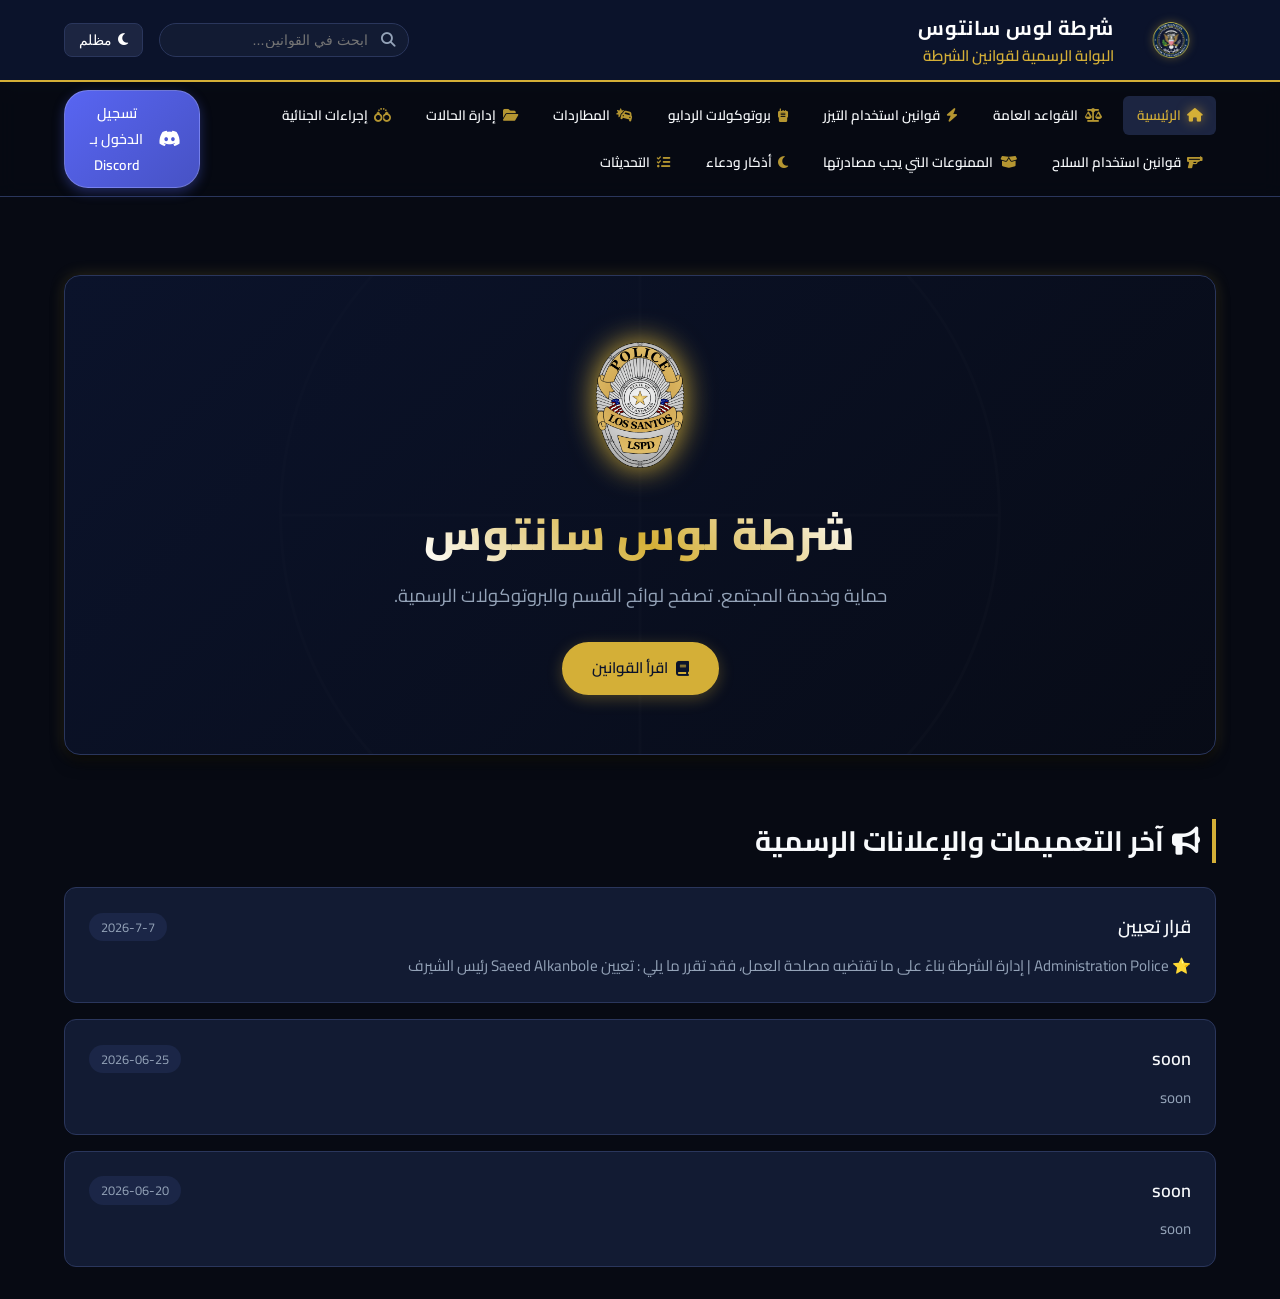
==== index.html @ d7558088 "Add files via upload" ====
<!DOCTYPE html>

<html dir="rtl" lang="ar">
<head>
<meta charset="utf-8"/>
<meta content="width=device-width, initial-scale=1.0" name="viewport"/>
<title>بوابة شرطة لوس سانتوس</title>
<!-- FontAwesome for Premium Icons -->
<link href="https://cdnjs.cloudflare.com/ajax/libs/font-awesome/6.4.0/css/all.min.css" rel="stylesheet"/>
<!-- Custom Stylesheet -->
<link href="styles.css" rel="stylesheet"/>
</head>
<body>
<!-- Top Official Header -->
<header class="top-header">
<div class="logo-section">
<!-- LSPD Blue Circular Logo -->
<img alt="LSPD Seal" class="logo-img" src="logo_blue.png"/>
<div class="dept-titles">
<span class="dept-title-en">شرطة لوس سانتوس</span>
<span class="dept-title-ar">البوابة الرسمية لقوانين الشرطة</span>
</div>
</div>
<div class="header-controls">
<!-- Search Bar -->
<div class="search-container">
<i class="fa-solid fa-magnifying-glass search-icon"></i>
<input class="search-input" id="globalSearch" placeholder="ابحث في القوانين..." type="text"/>
</div>
<!-- Language Toggle -->
<!-- Theme Toggle -->
<button class="control-btn" id="themeToggle">
<i class="fa-solid fa-moon" id="themeIcon"></i>
<span id="themeText">مظلم</span>
</button>
</div>
</header>
<!-- Navigation Bar (Sticky) -->
<nav class="main-nav">
<div class="nav-container">
<button aria-label="Toggle Navigation" class="mobile-menu-toggle" id="menuToggle">
<i class="fa-solid fa-bars"></i>
</button>
<ul class="nav-links" id="navLinks">
<li class="nav-item active" data-route="home">
<a href="#home"><i class="nav-icon fa-solid fa-house"></i> <span>الرئيسية</span></a>
</li>
<li class="nav-item" data-route="general-rules">
<a href="#general-rules"><i class="nav-icon fa-solid fa-scale-balanced"></i> <span>القواعد العامة</span></a>
</li>
<li class="nav-item" data-route="dispatcher-taser">
<a href="#dispatcher-taser"><i class="nav-icon fa-solid fa-bolt"></i> <span>قوانين استخدام التيزر</span></a>
</li>
<li class="nav-item" data-route="radio-protocols">
<a href="#radio-protocols"><i class="nav-icon fa-solid fa-walkie-talkie"></i> <span>بروتوكولات الردايو</span></a>
</li>
<li class="nav-item" data-route="pursuit-policy">
<a href="#pursuit-policy"><i class="nav-icon fa-solid fa-car-burst"></i> <span>المطاردات</span></a>
</li>
<li class="nav-item" data-route="case-management">
<a href="#case-management"><i class="nav-icon fa-solid fa-folder-open"></i> <span>إدارة الحالات</span></a>
</li>
<li class="nav-item" data-route="criminal-procedures">
<a href="#criminal-procedures"><i class="nav-icon fa-solid fa-handcuffs"></i> <span>إجراءات الجنائية</span></a>
</li>
<li class="nav-item" data-route="firearm-policy">
<a href="#firearm-policy"><i class="nav-icon fa-solid fa-gun"></i> <span> قوانين استخدام السلاح</span></a>
</li>
<li class="nav-item" data-route="contraband-policy">
<a href="#contraband-policy"><i class="nav-icon fa-solid fa-box-open"></i> <span>الممنوعات التي يجب مصادرتها</span></a>
</li>
<li class="nav-item" data-route="azkar">
<a href="#azkar"><i class="nav-icon fa-solid fa-moon"></i> <span>أذكار ودعاء</span></a>
</li>
<li class="nav-item" data-route="site-updates">
<a href="#site-updates"><i class="nav-icon fa-solid fa-list-check"></i> <span>التحديثات</span></a>
</li>
<!-- Restricted Nav Items (Visible only to authorized Discord roles) -->
<li class="nav-item restricted-nav" data-route="internal-affairs" id="nav-internal-affairs" style="display: none;">
<a href="#internal-affairs"><i class="nav-icon fa-solid fa-user-shield"></i> <span>الشؤون الداخلية</span></a>
</li>
<li class="nav-item restricted-nav" data-route="academy-questions" id="nav-academy-questions" style="display: none;">
<a href="#academy-questions"><i class="nav-icon fa-solid fa-graduation-cap"></i> <span>أسئلة الأكاديمية</span></a>
</li>
</ul>
<div class="user-menu" id="userMenu">
<!-- Logged Out State: Discord Login Button -->
<button class="discord-login-btn" id="discordLoginBtn" title="تسجيل الدخول عبر ديسكورد">
  <i class="fa-brands fa-discord"></i>
  <span>تسجيل الدخول بـ Discord</span>
</button>

<!-- Logged In State: Profile Badge & Dropdown -->
<div class="user-profile-container" id="userProfileContainer" style="display: none;">
  <button class="user-profile-badge" id="userProfileBadge" aria-haspopup="true" aria-expanded="false">
    <div class="avatar-wrapper">
      <img class="user-avatar" id="userAvatarImg" src="" alt="صورة البروفايل" />
      <span class="user-status-dot" title="متصل"></span>
    </div>
    <span class="user-name" id="userNameText">المستخدم</span>
    <i class="fa-solid fa-chevron-down profile-chevron"></i>
  </button>

  <div class="user-dropdown-menu" id="userDropdownMenu">
    <div class="dropdown-header">
      <img class="dropdown-avatar" id="dropdownAvatarImg" src="" alt="Avatar" />
      <div class="dropdown-user-details">
        <span class="dropdown-display-name" id="dropdownDisplayName">اسم المستخدم</span>
        <span class="dropdown-username" id="dropdownUsername">@username</span>
        <span class="user-role-badge" id="dropdownRoleBadge">عضو</span>
      </div>
    </div>
    <div class="dropdown-divider"></div>
    <div class="dropdown-info-item">
      <i class="fa-solid fa-id-card"></i>
      <span id="dropdownUserId">ID: 0000000000000000</span>
    </div>
    <div class="dropdown-divider"></div>
    <!-- Admin Control Panel Button (visible only to Overlord) -->
    <button class="dropdown-item admin-btn" id="adminControlBtn" style="display: none;">
      <i class="fa-solid fa-sliders"></i>
      <span>لوحة تحكم الصلاحيات</span>
    </button>
    <button class="dropdown-item logout-btn" id="discordLogoutBtn">
      <i class="fa-solid fa-right-from-bracket"></i>
      <span>تسجيل الخروج</span>
    </button>
  </div>
</div>
</div>
</div>
</nav>
<!-- Application Body Wrapper -->
<main class="app-container">
<div class="page-wrapper">
<!-- Breadcrumbs -->
<div class="breadcrumbs" id="breadcrumbsContainer">
<a href="#home">البوابة</a>
<span class="separator"></span>
<span id="breadcrumbActive">الرئيسية</span>
</div>
<!-- Search Results Grid (Initially hidden) -->
<div class="search-results-overlay" id="searchResultsArea">
<div class="search-results-header">
<h2>نتائج البحث</h2>
<p><span>تم العثور على</span> <span id="resultsCount">0</span> <span>قوانين مطابقة</span></p>
</div>
<div class="rules-grid" id="searchResultsGrid">
<!-- Results injected dynamically -->
</div>
</div>
<!-- Content Pages Container -->
<div id="pagesContainer">
<!-- ================= HOME PAGE ================= -->
<section class="page-section home-page" id="page-home">
<!-- Hero Banner -->
<div class="hero-section">
<div class="hero-content">
<img alt="LSPD Shield Badge" class="hero-logo" src="badge.png"/>
<h1 class="hero-title">شرطة لوس سانتوس</h1>
<p class="hero-subtitle">حماية وخدمة المجتمع. تصفح لوائح القسم والبروتوكولات الرسمية.</p>
<div class="hero-buttons">
<a class="btn btn-primary" href="#general-rules">
<i class="fa-solid fa-book"></i> <span>اقرأ القوانين</span>
</a>
</div>
</div>
</div>
<!-- Animated Stats counters -->
<!-- Announcements system -->
<div>
<h2 class="section-title"><i class="fa-solid fa-bullhorn"></i> <span>آخر التعميمات والإعلانات الرسمية</span></h2>
<div class="announcements-list">
<div class="announcement-card">
<div class="announcement-header">
<span class="announcement-title">قرار تعيين</span>
<span class="announcement-date">2026-7-7</span>
</div>
<p class="announcement-desc">⭐️ Administration Police | إدارة الشرطة
بناءً على ما تقتضيه مصلحة العمل، فقد تقرر ما يلي : تعيين Saeed Alkanbole رئيس الشيرف</p>
</div>
<div class="announcement-card">
<div class="announcement-header">
<span class="announcement-title">soon</span>
<span class="announcement-date">2026-06-25</span>
</div>
<p class="announcement-desc">soon</p>
</div>
<div class="announcement-card">
<div class="announcement-header">
<span class="announcement-title">soon</span>
<span class="announcement-date">2026-06-20</span>
</div>
<p class="announcement-desc">soon</p>
</div>
</div>
</div>
</section>
<!-- ================= SHARED INNER PAGE WRAPPER FOR REMAINING SECTIONS ================= -->
<div class="policy-layout" id="innerPagesContainer" style="display: none;">
<!-- Sticky Sidebar Navigation inside Page -->
<aside class="policy-sidebar">
<h3 class="sidebar-title">التنقل السريع</h3>
<ul class="sidebar-menu" id="sidebarMenu">
<li class="sidebar-item" data-target="general-rules"><a href="#general-rules"><i class="nav-icon fa-solid fa-scale-balanced"></i> <span>القواعد العامة</span></a></li>
<li class="sidebar-item" data-target="dispatcher-taser"><a href="#dispatcher-taser"><i class="nav-icon fa-solid fa-bolt"></i> <span>قوانين استخدام التيزر</span></a></li>
<li class="sidebar-item" data-target="radio-protocols"><a href="#radio-protocols"><i class="nav-icon fa-solid fa-walkie-talkie"></i> <span>بروتوكولات الراديو</span></a></li>
<li class="sidebar-item" data-target="pursuit-policy"><a href="#pursuit-policy"><i class="nav-icon fa-solid fa-car-burst"></i> <span>سياسة المطاردة</span></a></li>
<li class="sidebar-item" data-target="case-management"><a href="#case-management"><i class="nav-icon fa-solid fa-folder-open"></i> <span>إدارة الحالات</span></a></li>
<li class="sidebar-item" data-target="criminal-procedures"><a href="#criminal-procedures"><i class="nav-icon fa-solid fa-handcuffs"></i> <span>الإجراءات الجنائية</span></a></li>
<li class="sidebar-item" data-target="firearm-policy"><a href="#firearm-policy"><i class="nav-icon fa-solid fa-gun"></i> <span>سياسة السلاح</span></a></li>
<li class="sidebar-item" data-target="contraband-policy"><a href="#contraband-policy"><i class="nav-icon fa-solid fa-box-open"></i> <span>قوانين مصادرة الممنوعات</span></a></li>
<li class="sidebar-item" data-target="azkar"><a href="#azkar"><i class="nav-icon fa-solid fa-moon"></i> <span>أذكار ودعاء</span></a></li>
<li class="sidebar-item" data-target="site-updates"><a href="#site-updates"><i class="nav-icon fa-solid fa-list-check"></i> <span>التحديثات</span></a></li>
</ul>
</aside>
<!-- Main Interactive Card containing page info -->
<div class="policy-content">
<!-- Page Search inside page -->
<div class="page-search-container">
<div class="page-search">
<i class="fa-solid fa-magnifying-glass search-icon" style="font-size:0.75rem; left: 0.65rem;"></i>
<input class="page-search-input" id="pageInnerSearch" placeholder="تصفية القسام..." type="text"/>
</div>
</div>
<!-- DYNAMIC SECTIONS LOADED HERE -->
<!-- GENERAL RULES -->
<section class="inner-page-section" id="page-general-rules" style="display:none;">
<div class="policy-header">
<div class="policy-title-container">
<i class="fa-solid fa-scale-balanced" style="font-size:2.5rem;color:var(--accent-gold);filter:drop-shadow(0 0 10px rgba(230,175,46,0.4));"></i>
<h1 class="policy-title">القوانين العامة</h1>
<button class="icon-upload-btn" onclick="triggerIconUpload('page-general-rules')" title="تغيير أيقونة القسم"><i class="fa-solid fa-camera"></i></button></div>
<p class="policy-description">القواعد والمعايير التي تحكم سلوك وتصرفات وتوقعات جميع فراد شرطة الولاية.</p>
</div>
<div class="rules-grid">
<div class="rule-info-card search-target">
<div class="rule-card-num">01</div>
<div class="rule-card-content">
<h3 class="rule-card-title">احترام الجميع</h3>
<p class="rule-card-text">عدم التسلط والتأمر على المواطنين و الرتب الأقل منك و الاحترام يكون متبادل بين الجميع وعقوبتها الفصل 
</p>
</div>
</div>
<div class="rule-info-card search-target">
<div class="rule-card-num">02</div>
<div class="rule-card-content">
<h3 class="rule-card-title">القواعد المرورية</h3>
<p class="rule-card-text">الالتزام بالقواعد المرورية و يمنع كسرها إلا في حال وجود بلاغ طارئ (ومن يخالف ذلك ستتم انزال عليه عقوبات مخالفة القواعد المرورية) 
</p>
</div>
</div>
<div class="rule-info-card search-target">
<div class="rule-card-num">03</div>
<div class="rule-card-content">
<h3 class="rule-card-title">الجاهزية الميدانية</h3>
<p class="rule-card-text">يجب على الشرطي عند مباشرته للميدان التأكد من وجود كامل العتاد وتشغيل البودي كام و في حال رفض تشغيلها يعاقب الشرطي بأشد العقوبات وقد تصل للفصل</p>
</div>
</div>
<div class="rule-info-card search-target">
<div class="rule-card-num">04</div>
<div class="rule-card-content">
<h3 class="rule-card-title">إجراءات القبض والسجن</h3>
<p class="rule-card-text">عند أخذ المتهم إلى السجن لا يحق لك سجنه أو تغريمه إلى بعد إعطاءه الأدلة الكافية و أيضاً إخباره قبل تغريمه و قبل سجنه 
</p>
</div>
</div>
<div class="rule-info-card search-target">
<div class="rule-card-num">05</div>
<div class="rule-card-content">
<h3 class="rule-card-title">الأدلة قبل الاعتقال</h3>
<p class="rule-card-text">تتطلب الاعتقالات وجود دليل قاطع مرئي و مسموع و شهادة حية على ارتكاب الجريمة. احتجاز المواطنين دون دليل يعتبر حبسًا غير قانوني.</p>
</div>
</div>
<div class="rule-info-card search-target">
<div class="rule-card-num">06</div>
<div class="rule-card-content">
<h3 class="rule-card-title">الجدية اثناء العمل</h3>
<p class="rule-card-text">الجدية في العمل وعدم أخذ الوظيفة على محمل كوميدي و يجب عليك تقمص شخصية الشرطي لأبعد حد بالتصرفات و الاقوال 
.</p>
</div>
</div>
<div class="rule-info-card search-target">
<div class="rule-card-num">07</div>
<div class="rule-card-content">
<h3 class="rule-card-title">قواعد تفتيش المركبات</h3>
<p class="rule-card-text">يتطلب تفتيش المركبات رؤية مواد ممنوعة بالداخل، و موافقة السائق الصريحة، و إذن رسمي. الشبهة وحدها لا تمنح صلاحية التفتيش.</p>
</div>
</div>
<div class="rule-info-card search-target">
<div class="rule-card-num">08</div>
<div class="rule-card-content">
<h3 class="rule-card-title">الشخصنة</h3>
<p class="rule-card-text">ضبط النفس وعدم الشتم والتهديد بالسجن في المشاكل الشخصية , أيضا احترام البدلة المقدمة لك وعدم اهانتها باي شكل من الاشكال</p>
</div>
</div>
<div class="rule-info-card search-target">
<div class="rule-card-num">09</div>
<div class="rule-card-content">
<h3 class="rule-card-title">سياسة المعدات الشرطية</h3>
<p class="rule-card-text">معدات الخدمة الرسمية (الأسلحة، الدروع، اللاسلكي) للاستخدام المهني فقط. بيع و مشاركة المعدات مع المدنيين مخالفة جسيمة تفصل من الخدمة.</p>
</div>
</div>
<div class="rule-info-card search-target">
<div class="rule-card-num">10</div>
<div class="rule-card-content">
<h3 class="rule-card-title">الانضباط اللاسلكي</h3>
<p class="rule-card-text">يُمنع إشغال موجة اللاسلكي بغير الضرورة أثناء الحالات الطارئة. استخدم رموز اللاسلكي المعتمدة واجعل رسائلك موجزة وواضحة.</p>
</div>
</div>
<div class="rule-info-card search-target">
<div class="rule-card-num">11</div>
<div class="rule-card-content">
<h3 class="rule-card-title">تقدير الموقف</h3>
<p class="rule-card-text">في حال تم تهديدك من قبل اشخاص مسلحين يجب عليك الانصياع لأوامرهم للحفاظ على حياتك</p>
</div>
</div>
<div class="rule-info-card search-target">
<div class="rule-card-num">12</div>
<div class="rule-card-content">
<h3 class="rule-card-title">إجراءات الاصتفاف </h3>
<p class="rule-card-text">في حالة صدور مر الاستدعاء العام للقسم، يجب على جميع الوحدات الدوريات قطع العمليات غير الطارئة فورًا والعودة للمركز الرئيسي.</p>
</div>
</div>
<div class="rule-info-card search-target">
<div class="rule-card-num">13</div>
<div class="rule-card-content">
<h3 class="rule-card-title">توجيهات الدسباتش</h3>
<p class="rule-card-text">يمنع عليك رفض أمر من الدسباتش بغير وجه حق حتى لو كنت اعلى منه رتبه</p>
</div>
</div>
<div class="rule-info-card search-target">
<div class="rule-card-num">14</div>
<div class="rule-card-content">
<h3 class="rule-card-title">التسلسل الهرمي للقيادة</h3>
<p class="rule-card-text">يجب رفع المشاكل، الشكاوى والطلبات عبر المشرف المباشر. يمنع تجاوز الرتب والاتصال المباشر بالقيادة العليا دون المرور بالتسلسل الإداري.</p>
</div>
</div>
</div>
<!-- 9 New Department Rules and Guidelines nested here -->
<h2 class="section-title" style="margin-top: 3rem;">
<i class="nav-icon fa-solid fa-scale-balanced"></i>
<span>لوائح الأقسام والتفصيلات التنظيمية</span>
</h2>
<div class="accordion-list" style="margin-top: 1.5rem;">
<!-- Accordion 1: الرتب والترقيات -->
<div class="accordion-item search-target">
<div class="accordion-header">
<div class="accordion-header-title">
<i class="nav-icon fa-solid fa-user-shield"></i>
<span>لوائح الرتب والترقيات</span>
</div>
<i class="fa-solid fa-chevron-down accordion-icon"></i>
</div>
<div class="accordion-content">
<div class="promotion-system">
<p class="section-desc">هيكل الرتب الوظيفية ومعايير الترقية والاستحقاق للمنسوبين.</p>
<div class="promo-cards-grid">
<!-- Card 1 -->
<div class="promo-card search-target">
<span class="promo-badge">شروط الترقية</span>
<h3 class="promo-title">Cadet <i class="fa-solid fa-arrow-left-long promo-arrow"></i> Solo Cadet</h3>
<ul class="promo-req-list">
<li>تسجيل <strong>5 تقارير MDT</strong> بالشكل الصحيح والاحترافي من ناحية التنسيق والصور والترتيب.</li>
<li>التعامل مع <strong>3 بلاغات 911</strong> أو بلاغات المواطنين بشكل كامل (إسعاف، خطف، وغيرها) مع إرفاق <strong>مقطع مرئي</strong>.</li>
<li>تحديث <strong>حالة جنائية كاملة</strong> (مطاردة مركبة، سرقات بجميع أنواعها، وغيرها) مع إرفاق <strong>مقطع مرئي</strong>.</li>
</ul>
<div class="promo-mandatory-box">
<i class="fa-solid fa-triangle-exclamation mandatory-icon"></i>
<span><strong>شرط أساسي إجباري:</strong> مرافقة أحد أعضاء الأكاديمية والحصول على <strong>تقييم إيجابي</strong> منه، ويعتبر التقييم شرطًا أساسيًا للترقية.</span>
</div>
</div>
<!-- Card 2 -->
<div class="promo-card search-target">
<span class="promo-badge">شروط الترقية</span>
<h3 class="promo-title">Solo Cadet <i class="fa-solid fa-arrow-left-long promo-arrow"></i> Officer I</h3>
<ul class="promo-req-list">
<li>استلام الدسباتش لمدة <strong>ساعة كاملة</strong> مع التوثيق.</li>
<li>إثبات <strong>استيقاف مروري واحد</strong> بمقطع مرئي.</li>
<li>إثبات <strong>استيقاف إجباري ناجح</strong> بمقطع مرئي.</li>
<li>إثبات <strong>نجاح حالة جنائية</strong> بمقطع مرئي.</li>
<li>إتمام <strong>100 نقطة</strong>.</li>
</ul>
</div>
<!-- Card 3 -->
<div class="promo-card search-target">
<span class="promo-badge">شروط الترقية</span>
<h3 class="promo-title">Officer I <i class="fa-solid fa-arrow-left-long promo-arrow"></i> Officer II</h3>
<ul class="promo-req-list">
<li>إتمام <strong>250 نقطة</strong>.</li>
<li>الحصول على <strong>شهادة التفاوض</strong>.</li>
<li>إنجاز <strong>5 تقارير MDT</strong>.</li>
<li>التواجد الميداني لمدة لا تقل عن <strong>15 ساعة</strong>.</li>
</ul>
</div>
<!-- Card 4 -->
<div class="promo-card search-target">
<span class="promo-badge">شروط الترقية</span>
<h3 class="promo-title">Officer II <i class="fa-solid fa-arrow-left-long promo-arrow"></i> Officer III</h3>
<ul class="promo-req-list">
<li>إتمام <strong>450 نقطة</strong>.</li>
<li>الحصول على <strong>شهادة وحدة الدبابات</strong>.</li>
<li>إنجاز <strong>10 تقارير MDT</strong>.</li>
<li>التواجد الميداني لمدة لا تقل عن <strong>20 ساعة</strong>.</li>
<li>البقاء في الرتبة لمدة <strong>أسبوعين</strong> على الأقل.</li>
</ul>
<div class="promo-mandatory-box">
<i class="fa-solid fa-circle-info mandatory-icon"></i>
<span><strong>شرط القسم الإجباري:</strong> أن يكون العضو ضمن أحد الأقسام التالية: (Academy أو Internal Affairs)</span>
</div>
</div>
<!-- Card 5 -->
<div class="promo-card search-target">
<span class="promo-badge">شروط الترقية</span>
<h3 class="promo-title">Officer III <i class="fa-solid fa-arrow-left-long promo-arrow"></i> Senior Officer</h3>
<ul class="promo-req-list">
<li>إتمام <strong>800 نقطة</strong>.</li>
<li>الحصول على <strong>شهادة الطيران الجوي</strong>.</li>
<li>إنجاز <strong>12 تقرير MDT</strong>.</li>
<li>التواجد الميداني لمدة لا تقل عن <strong>25 ساعة</strong>.</li>
<li>البقاء في الرتبة لمدة <strong>20 يومًا</strong>.</li>
</ul>
<div class="promo-mandatory-box">
<i class="fa-solid fa-circle-info mandatory-icon"></i>
<span><strong>شرط القسم الإجباري:</strong> أن يكون العضو ضمن: (Academy أو Internal Affairs)</span>
</div>
</div>
<!-- Card 6 -->
<div class="promo-card search-target">
<span class="promo-badge">شروط الترقية</span>
<h3 class="promo-title">Senior Officer <i class="fa-solid fa-arrow-left-long promo-arrow"></i> Senior Lead Officer</h3>
<ul class="promo-req-list">
<li>إتمام <strong>1300 نقطة</strong>.</li>
<li>الحصول على <strong>جميع الشهادات</strong>.</li>
<li>البقاء في الرتبة لمدة <strong>27 يومًا</strong>.</li>
</ul>
<div class="promo-mandatory-box">
<i class="fa-solid fa-circle-info mandatory-icon"></i>
<span><strong>شرط القسم الإجباري:</strong> أن يكون العضو ضمن: (Academy أو Internal Affairs)</span>
</div>
</div>
<!-- Card 7 -->
<div class="promo-card search-target">
<span class="promo-badge">شروط الترقية</span>
<h3 class="promo-title">Senior Lead Officer <i class="fa-solid fa-arrow-left-long promo-arrow"></i> Sergeant</h3>
<ul class="promo-req-list">
<li>إتمام <strong>1750 نقطة</strong>.</li>
<li>الحصول على <strong>جميع الشهادات</strong>.</li>
<li>أن يكون مسؤولًا في أحد أقسام الشرطة.</li>
<li>البقاء في الرتبة السابقة لمدة لا تقل عن <strong>شهر</strong>.</li>
<li>امتلاك <strong>100 ساعة</strong> خدمة إجمالية.</li>
<li>الإلمام الكامل بقوانين الشرطة والخبرة الميدانية العالية.</li>
<li>اجتياز اختبار إدارة الشرطة.</li>
</ul>
<div class="promo-mandatory-box approval-box">
<i class="fa-solid fa-signature mandatory-icon"></i>
<span><strong>موافقة الإدارة الإجبارية:</strong> يتطلب الترقية الحصول على موافقة إدارة الشرطة.</span>
</div>
</div>
<!-- Card 8 -->
<div class="promo-card search-target">
<span class="promo-badge">شروط الترقية</span>
<h3 class="promo-title">Sergeant <i class="fa-solid fa-arrow-left-long promo-arrow"></i> First Sergeant</h3>
<ul class="promo-req-list">
<li>إتمام <strong>2800 نقطة</strong>.</li>
<li>الحصول على <strong>جميع الشهادات</strong>.</li>
<li>أن يكون مسؤولًا في أحد أقسام الشرطة.</li>
<li>البقاء في الرتبة السابقة لمدة لا تقل عن <strong>شهر</strong>.</li>
<li>امتلاك <strong>150 ساعة</strong> خدمة إجمالية.</li>
<li>أداء مهام Sergeant بكفاءة عالية.</li>
</ul>
<div class="promo-mandatory-box approval-box">
<i class="fa-solid fa-signature mandatory-icon"></i>
<span><strong>موافقة الإدارة الإجبارية:</strong> يتطلب الترقية الحصول على موافقة إدارة الشرطة.</span>
</div>
</div>
<!-- Card 9 -->
<div class="promo-card search-target">
<span class="promo-badge">شروط الترقية</span>
<h3 class="promo-title">First Sergeant <i class="fa-solid fa-arrow-left-long promo-arrow"></i> Staff Sergeant</h3>
<ul class="promo-req-list">
<li>إتمام <strong>4000 نقطة</strong>.</li>
<li>الحصول على <strong>جميع الشهادات</strong>.</li>
<li>أن يكون مسؤولًا في أحد أقسام الشرطة.</li>
<li>البقاء في الرتبة السابقة لمدة لا تقل عن <strong>شهر ونصف</strong>.</li>
<li>امتلاك <strong>250 ساعة</strong> خدمة إجمالية.</li>
<li>القدرة على التعامل مع جميع الحالات الأمنية باحترافية.</li>
</ul>
<div class="promo-mandatory-box approval-box">
<i class="fa-solid fa-signature mandatory-icon"></i>
<span><strong>موافقة الإدارة الإجبارية:</strong> يتطلب الترقية الحصول على موافقة إدارة الشرطة.</span>
</div>
</div>
<!-- Card 10 -->
<div class="promo-card special-card search-target">
<span class="promo-badge special-badge">رتبة قيادية عليا</span>
<h3 class="promo-title">Staff Sergeant <i class="fa-solid fa-arrow-left-long promo-arrow"></i> Lieutenant</h3>
<div class="special-note-content">
<p class="special-highlight">هذه الرتبة <strong>لا يتم التقديم عليها</strong>، وإنما يتم النظر فيها من قبل <strong>إدارة الشرطة فقط</strong>.</p>
<p class="special-subtext">تعد رتبة تنافسية ويتم اختيار المستحقين لها بناءً على الاستحقاق، الانضباط، التواجد، والإنجازات القيادية الملموسة.</p>
<ul class="promo-req-list">
<li>إثبات الاستحقاق والكفاءة القيادية والالتزام والانضباط.</li>
<li>التواجد المستمر داخل الشرطة وتحقيق إنجازات مميزة.</li>
<li>موافقة إدارة الشرطة النهائية والكاملة.</li>
</ul>
</div>
</div>
</div>
<!-- Manual edit space placeholder -->
<div class="info-box" style="margin-top: 2rem;">
<div class="info-box-title">مهم جدا</div>
<p>في حال عدم استيفاء الشروط تودي الى انزال رتبة الشخص </p>
</div>
</div>
</div>
</div>
<!-- Accordion 2: دفتر المخالفات -->
<div class="accordion-item search-target">
<div class="accordion-header">
<div class="accordion-header-title">
<i class="nav-icon fa-solid fa-handcuffs"></i>
<span>دفتر المخالفات</span>
</div>
<i class="fa-solid fa-chevron-down accordion-icon"></i>
</div>
<div class="accordion-content">
<div class="ticket-book-container">
<p class="section-desc">جدول المخالفات والعقوبات والغرامات المعتمدة لشرطة لوس سانتوس.</p>
<!-- Search Bar -->
<div class="ticket-search-wrapper">
<i class="fa-solid fa-magnifying-glass search-icon-inside"></i>
<input id="ticketSearchInput" placeholder="ابحث باسم المخالفة (العربي/الإنجليزي)، الغرامة، أو مدة السجن..." type="text"/>
</div>
<!-- Section 1: المخالفات المرورية -->
<div class="ticket-collapsible-section section-traffic open">
<div class="ticket-section-header">
<div class="ticket-section-header-title">
<i class="fa-solid fa-car"></i>
<span>المخالفات المرورية</span>
<span class="ticket-counter-badge">15</span>
</div>
<i class="fa-solid fa-chevron-down ticket-fold-icon"></i>
</div>
<div class="ticket-section-body">
<div class="radio-table-container">
<table class="violations-table">
<thead>
<tr>
<th>المخالفة بالعربي</th>
<th>المخالفة بالإنجليزي</th>
<th>شرح المخالفة</th>
<th>الغرامة</th>
<th>مدة السجن</th>
<th>الكفالة الشخصية / المصادرة / الحجز</th>
</tr>
</thead>
<tbody>
<tr class="violation-row">
<td class="violation-ar">قطع الاشارة</td>
<td class="violation-en">Passing Red Light</td>
<td class="violation-desc">قطع الاشارة الحمراء ( في حال التكرار يحق لك سجن الشخص 10 اشهر )</td>
<td class="violation-fine">150$</td>
<td class="violation-jail">-</td>
<td class="violation-bail">مصادرة المركبة 20 دقيقة في حال سرعة الشخص زائدة</td>
</tr>
<tr class="violation-row">
<td class="violation-ar">تجاوز السرعة</td>
<td class="violation-en">OverSpeed</td>
<td class="violation-desc">تجاوز السرعة داخل المدينة 90 - خارج المدينة 120</td>
<td class="violation-fine">200$</td>
<td class="violation-jail">-</td>
<td class="violation-bail">-</td>
</tr>
<tr class="violation-row">
<td class="violation-ar">وقوف خاطئ</td>
<td class="violation-en">Wrong Parking</td>
<td class="violation-desc">وقوف المركبة في أماكن غير مخصصة للوقوف</td>
<td class="violation-fine">100$</td>
<td class="violation-jail">-</td>
<td class="violation-bail">-</td>
</tr>
<tr class="violation-row">
<td class="violation-ar">عكس سير</td>
<td class="violation-en">Driving Opposite Direction</td>
<td class="violation-desc">عدم الالتزام بالمسارات المحددة</td>
<td class="violation-fine">200$</td>
<td class="violation-jail">-</td>
<td class="violation-bail">-</td>
</tr>
<tr class="violation-row">
<td class="violation-ar">القيادة المتهورة</td>
<td class="violation-en">Reckless Driving</td>
<td class="violation-desc">قيادة تشكل خطر على حياة المواطنين (تفحيط او صدم)</td>
<td class="violation-fine">500$</td>
<td class="violation-jail">-</td>
<td class="violation-bail">حجز المركبة</td>
</tr>
<tr class="violation-row">
<td class="violation-ar">تشوهات بصرية للمركبة</td>
<td class="violation-en">Visual Distortions of The Vehicle</td>
<td class="violation-desc">كسر في الزجاج مثلا او المركبة لا يوجد فيها صدام امامي وهكذا</td>
<td class="violation-fine">100$</td>
<td class="violation-jail">-</td>
<td class="violation-bail">-</td>
</tr>
<tr class="violation-row">
<td class="violation-ar">عدم استخدام انارة المركبة</td>
<td class="violation-en">Driving with Closed Head Lights</td>
<td class="violation-desc">عدم تشغيل انوار المركبة ليلًا</td>
<td class="violation-fine">100$</td>
<td class="violation-jail">-</td>
<td class="violation-bail">-</td>
</tr>
<tr class="violation-row">
<td class="violation-ar">عدم حمل هوية</td>
<td class="violation-en">Not Carrying ID Card</td>
<td class="violation-desc">ان الشخص لايملك مايثبت هويته</td>
<td class="violation-fine">1000$</td>
<td class="violation-jail">-</td>
<td class="violation-bail">-</td>
</tr>
<tr class="violation-row">
<td class="violation-ar">عدم حمل رخصة قيادة</td>
<td class="violation-en">Not Carrying Driving License</td>
<td class="violation-desc">القيادة بدون الحصول على رخصة القيادة</td>
<td class="violation-fine">1000$</td>
<td class="violation-jail">-</td>
<td class="violation-bail">حجز المركبة</td>
</tr>
<tr class="violation-row">
<td class="violation-ar">القيادة تحت تأثير المسكرات</td>
<td class="violation-en">Driving Under Influence of Alcohol</td>
<td class="violation-desc">قيادة المركبة تحت تأثير مشروبات روحية او مزفلته</td>
<td class="violation-fine">500$</td>
<td class="violation-jail">-</td>
<td class="violation-bail">-</td>
</tr>
<tr class="violation-row">
<td class="violation-ar">عدم الالتزام بالطرق المحددة + تعريض حياة المواطنين للخطر</td>
<td class="violation-en">Reckless Driving + Endangering the lives of citizens</td>
<td class="violation-desc">عدم الالتزام بجميع الطرق سواء وعرة او مزفلته</td>
<td class="violation-fine">1000$</td>
<td class="violation-jail">-</td>
<td class="violation-bail">حجز المركبة</td>
</tr>
<tr class="violation-row">
<td class="violation-ar">السباقات الغير قانونية</td>
<td class="violation-en">illegal Race</td>
<td class="violation-desc">السباق بالطرق السريعة او بين المباني</td>
<td class="violation-fine">1500$</td>
<td class="violation-jail">-</td>
<td class="violation-bail">حجز المركبة</td>
</tr>
<tr class="violation-row">
<td class="violation-ar">طيران غير مرخص</td>
<td class="violation-en">Unlicensed Flight</td>
<td class="violation-desc">قيادة المروحية بدون إذن او تصريح</td>
<td class="violation-fine">-</td>
<td class="violation-jail">-</td>
<td class="violation-bail">مصادرة الهيلي</td>
</tr>
<tr class="violation-row">
<td class="violation-ar">الترفيع بالدراجة النارية</td>
<td class="violation-en">Wheelie</td>
<td class="violation-desc">رفع العجله الأمامية والبقاء على العجلة الخلفية فقط</td>
<td class="violation-fine">300$</td>
<td class="violation-jail">-</td>
<td class="violation-bail">مصادرة الدباب</td>
</tr>
<tr class="violation-row">
<td class="violation-ar">تدمير ممتلكات الدولة</td>
<td class="violation-en">Destruction of State Property</td>
<td class="violation-desc">مثال: تدمير اشارات المرور والممتلكات العامة</td>
<td class="violation-fine">50$ لكل ممتلك</td>
<td class="violation-jail">-</td>
<td class="violation-bail">-</td>
</tr>
</tbody>
</table>
</div>
</div>
</div>
<!-- Section 2: المخالفات العامة -->
<div class="ticket-collapsible-section section-general">
<div class="ticket-section-header">
<div class="ticket-section-header-title">
<i class="fa-solid fa-building-user"></i>
<span>المخالفات العامة</span>
<span class="ticket-counter-badge">18</span>
</div>
<i class="fa-solid fa-chevron-down ticket-fold-icon"></i>
</div>
<div class="ticket-section-body">
<div class="radio-table-container">
<table class="violations-table">
<thead>
<tr>
<th>المخالفة بالعربي</th>
<th>المخالفة بالإنجليزي</th>
<th>شرح المخالفة</th>
<th>الغرامة</th>
<th>مدة السجن</th>
<th>الكفالة الشخصية / المصادرة / الحجز</th>
</tr>
</thead>
<tbody>
<tr class="violation-row">
<td class="violation-ar">التسول</td>
<td class="violation-en">begging</td>
<td class="violation-desc">طلب من الأخرين اعطاءه مبلغ مالي او شي من هالقبيل مع الاصرار</td>
<td class="violation-fine">100$</td>
<td class="violation-jail">5 أشهر</td>
<td class="violation-bail">-</td>
</tr>
<tr class="violation-row">
<td class="violation-ar">مخالفة الذوق العام</td>
<td class="violation-en">Violating Public taste</td>
<td class="violation-desc">اللبس , الكلام - يحق للعسكري تفتيش المواطن وتندرج تحت الإشتباه</td>
<td class="violation-fine">500$</td>
<td class="violation-jail">-</td>
<td class="violation-bail">-</td>
</tr>
<tr class="violation-row">
<td class="violation-ar">ازعاج المواطنين</td>
<td class="violation-en">annoying citizens</td>
<td class="violation-desc">رفع صوت و التطاول على المواطنين وتشغيل الاصوات</td>
<td class="violation-fine">300$</td>
<td class="violation-jail">10 أشهر</td>
<td class="violation-bail">مصادرة الجوال</td>
</tr>
<tr class="violation-row">
<td class="violation-ar">ازعاج السلطات</td>
<td class="violation-en">annoying authorities</td>
<td class="violation-desc">رفع الصوت والتطاول على الشرطة وتشغيل الاصوات - يتم تنبيهه يُسجن في حال عدم إستجابته</td>
<td class="violation-fine">3000$</td>
<td class="violation-jail">15 شهراً</td>
<td class="violation-bail">-</td>
</tr>
<tr class="violation-row">
<td class="violation-ar">استهزاء برجال امن</td>
<td class="violation-en">Mocking Police Officers</td>
<td class="violation-desc">مثال :بأي طريقة يقصد بها رجال الامن</td>
<td class="violation-fine">1500$</td>
<td class="violation-jail">20 شهراً</td>
<td class="violation-bail">-</td>
</tr>
<tr class="violation-row">
<td class="violation-ar">عدم الأنصياع الى أوامر الشرطة</td>
<td class="violation-en">disobeying Police Officers</td>
<td class="violation-desc">رفض اوامر الشرطة و عدم الاهتمام بها</td>
<td class="violation-fine">500$</td>
<td class="violation-jail">20 شهراً</td>
<td class="violation-bail">-</td>
</tr>
<tr class="violation-row">
<td class="violation-ar">بلاغ كاذب</td>
<td class="violation-en">Fraud Report</td>
<td class="violation-desc">ابلاغ الشرطة ببلاغ كاذب او غير صحيح</td>
<td class="violation-fine">500$</td>
<td class="violation-jail">10 أشهر</td>
<td class="violation-bail">-</td>
</tr>
<tr class="violation-row">
<td class="violation-ar">التدخل بشؤون الشرطة</td>
<td class="violation-en">interfering in Police Work</td>
<td class="violation-desc">التدخل بأي امر يخص الشرطة</td>
<td class="violation-fine">2500$</td>
<td class="violation-jail">15 شهراً</td>
<td class="violation-bail">-</td>
</tr>
<tr class="violation-row">
<td class="violation-ar">اهانة رجل أمن</td>
<td class="violation-en">Mocking Police Officer</td>
<td class="violation-desc">توجيه اي اهانة تجاه الشرطي (يلزم وجود تصوير يوضح الاساءة وارسالة في الروم الخاص للمخالفة)</td>
<td class="violation-fine">5,000$</td>
<td class="violation-jail">80 شهراً</td>
<td class="violation-bail">-</td>
</tr>
<tr class="violation-row">
<td class="violation-ar">الرشوة</td>
<td class="violation-en">Bribe</td>
<td class="violation-desc">محاولة اقناع الشرطي لاخذ الرشوة</td>
<td class="violation-fine">1000$</td>
<td class="violation-jail">25 شهراً</td>
<td class="violation-bail">اخذ الرشوة و سجنه</td>
</tr>
<tr class="violation-row">
<td class="violation-ar">شهادة الزور</td>
<td class="violation-en">False Testimony</td>
<td class="violation-desc">هو الكذب و الاحتيال في القاء الشهادة</td>
<td class="violation-fine">1,000$</td>
<td class="violation-jail">15 شهراً</td>
<td class="violation-bail">-</td>
</tr>
<tr class="violation-row">
<td class="violation-ar">الابتزاز</td>
<td class="violation-en">Mockery</td>
<td class="violation-desc">ابتزاز الشرطة او المواطنين</td>
<td class="violation-fine">1,000$</td>
<td class="violation-jail">10 أشهر</td>
<td class="violation-bail">-</td>
</tr>
<tr class="violation-row">
<td class="violation-ar">عدم الالتزام بأدوات السلامة</td>
<td class="violation-en">Failure to Comply With Safety Tools</td>
<td class="violation-desc">عدم الالتزام بالمستلزمات الامنه اثناء العمل في الوظائف العمل او اثناء قيادة الدراجات</td>
<td class="violation-fine">100$</td>
<td class="violation-jail">-</td>
<td class="violation-bail">-</td>
</tr>
<tr class="violation-row">
<td class="violation-ar">المقاومة اثناء الإعتقال</td>
<td class="violation-en">Resistance During Arrest</td>
<td class="violation-desc">الهروب وهو مكلبش اثناء القاء القبض عليه او بعد رفع عليه التيزر في المستشفى مثلاً</td>
<td class="violation-fine">300$</td>
<td class="violation-jail">5 أشهر</td>
<td class="violation-bail">-</td>
</tr>
<tr class="violation-row">
<td class="violation-ar">عدم إحترام المحامي</td>
<td class="violation-en">Disrespecting The Lawyer</td>
<td class="violation-desc">الإساءة للمحامي اثناء اداء عمله او إهانته</td>
<td class="violation-fine">3,500$</td>
<td class="violation-jail">20 شهراً</td>
<td class="violation-bail">-</td>
</tr>
<tr class="violation-row">
<td class="violation-ar">الاشتباك بالأيدي</td>
<td class="violation-en">Hand To Hand Fight</td>
<td class="violation-desc">الاعتداء شخص على شخص بالايادي</td>
<td class="violation-fine">500$</td>
<td class="violation-jail">10 أشهر</td>
<td class="violation-bail">-</td>
</tr>
<tr class="violation-row">
<td class="violation-ar">انتحال شخصية</td>
<td class="violation-en">identity Theft</td>
<td class="violation-desc">هي إنتحال شخصية أي مواطن أو موظف حكومي</td>
<td class="violation-fine">1,000$</td>
<td class="violation-jail">20 شهراً</td>
<td class="violation-bail">-</td>
</tr>
<tr class="violation-row">
<td class="violation-ar">تحرش</td>
<td class="violation-en">Harassment</td>
<td class="violation-desc">تحرش باي نوع من الانواع</td>
<td class="violation-fine">1,000$</td>
<td class="violation-jail">20 شهراً</td>
<td class="violation-bail">-</td>
</tr>
</tbody>
</table>
</div>
</div>
</div>
<!-- Section 3: المخالفات المتعلقة بالأسلحة -->
<div class="ticket-collapsible-section section-weapons">
<div class="ticket-section-header">
<div class="ticket-section-header-title">
<i class="fa-solid fa-gun"></i>
<span>المخالفات المتعلقة بالأسلحة</span>
<span class="ticket-counter-badge">5</span>
</div>
<i class="fa-solid fa-chevron-down ticket-fold-icon"></i>
</div>
<div class="ticket-section-body">
<div class="radio-table-container">
<table class="violations-table">
<thead>
<tr>
<th>المخالفة بالعربي</th>
<th>المخالفة بالإنجليزي</th>
<th>شرح المخالفة</th>
<th>الغرامة</th>
<th>مدة السجن</th>
<th>الكفالة الشخصية / المصادرة / الحجز</th>
</tr>
</thead>
<tbody>
<tr class="violation-row">
<td class="violation-ar">التجارة بالسلاح من الدرجة الاولى</td>
<td class="violation-en">First Degree Weapon Trading</td>
<td class="violation-desc">تجارة الاسلحة النارية الخفيفة بجميع انوعها</td>
<td class="violation-fine">1,500$</td>
<td class="violation-jail">25 شهراً</td>
<td class="violation-bail">مصادرة السلاح</td>
</tr>
<tr class="violation-row">
<td class="violation-ar">التجارة بالسلاح من الدرجة الثانية</td>
<td class="violation-en">Second Degree Weapon Trading</td>
<td class="violation-desc">تجارة و توريد الاسلحة و الممنوعات بكميات متوسطة</td>
<td class="violation-fine">2,000$</td>
<td class="violation-jail">25 شهراً</td>
<td class="violation-bail">-</td>
</tr>
<tr class="violation-row">
<td class="violation-ar">التجارة بالسلاح من الدرجة الثالثة</td>
<td class="violation-en">Third Degree Weapon Trading</td>
<td class="violation-desc">تجارة وتوريد الأسلحة والممنوعات بكميات كبيرة</td>
<td class="violation-fine">3,000$</td>
<td class="violation-jail">25 شهراً</td>
<td class="violation-bail">-</td>
</tr>
<tr class="violation-row">
<td class="violation-ar">حيازة سلاح غير مرخص</td>
<td class="violation-en">Unlicensed Weapon</td>
<td class="violation-desc">في حال السلاح لم يكون له رخصه مصدقه من قبل الوزارة ويجب ايضا ان يكون اقل من 30 رصاصه</td>
<td class="violation-fine">800$</td>
<td class="violation-jail">10 أشهر</td>
<td class="violation-bail">-</td>
</tr>
<tr class="violation-row">
<td class="violation-ar">اخراج السلاح</td>
<td class="violation-en">Gun Flashing</td>
<td class="violation-desc">وضع السلاح بيده و عدم استخدامه</td>
<td class="violation-fine">500$</td>
<td class="violation-jail">20 شهراً</td>
<td class="violation-bail">-</td>
</tr>
</tbody>
</table>
</div>
</div>
</div>
<!-- Section 4: الجرائم المتعلقة بالقتل -->
<div class="ticket-collapsible-section section-homicide">
<div class="ticket-section-header">
<div class="ticket-section-header-title">
<i class="fa-solid fa-skull-crossbones"></i>
<span>الجرائم المتعلقة بالقتل</span>
<span class="ticket-counter-badge">5</span>
</div>
<i class="fa-solid fa-chevron-down ticket-fold-icon"></i>
</div>
<div class="ticket-section-body">
<div class="radio-table-container">
<table class="violations-table">
<thead>
<tr>
<th>المخالفة بالعربي</th>
<th>المخالفة بالإنجليزي</th>
<th>شرح المخالفة</th>
<th>الغرامة</th>
<th>مدة السجن</th>
<th>الكفالة الشخصية / المصادرة / الحجز</th>
</tr>
</thead>
<tbody>
<tr class="violation-row">
<td class="violation-ar">قتل مواطن - مدني</td>
<td class="violation-en">Toppling a citizen</td>
<td class="violation-desc">هو استخدام سلاح قاتل لاسقاط المواطنين او المدنين</td>
<td class="violation-fine">300$</td>
<td class="violation-jail">15 شهراً</td>
<td class="violation-bail">مصادرة السلاح اي كان ابيض او ناري</td>
</tr>
<tr class="violation-row">
<td class="violation-ar">قتل بلا عمد</td>
<td class="violation-en">Dropping without premeditation</td>
<td class="violation-desc">هو اسقاط مواطن بطريقة غير مقصودة</td>
<td class="violation-fine">150$</td>
<td class="violation-jail">10 أشهر</td>
<td class="violation-bail">-</td>
</tr>
<tr class="violation-row">
<td class="violation-ar">محاولة اسقاط مواطن - مدني</td>
<td class="violation-en">Attempt to murder</td>
<td class="violation-desc">محاولة اسقاط المواطن بسلاح قاتل او عن طريق الصدم</td>
<td class="violation-fine">500$</td>
<td class="violation-jail">10 أشهر</td>
<td class="violation-bail">-</td>
</tr>
<tr class="violation-row">
<td class="violation-ar">اصابة شرطي</td>
<td class="violation-en">Murdering A Police Officer</td>
<td class="violation-desc">اطلاق النار عليه او اصابته بيما يغلب الاصابة فيه</td>
<td class="violation-fine">800$</td>
<td class="violation-jail">20 شهراً</td>
<td class="violation-bail">مصادرة جميع ممنوعاته اي كانت</td>
</tr>
<tr class="violation-row">
<td class="violation-ar">محاولة اصابة شرطي</td>
<td class="violation-en">Attempt to Murder a Police Officer</td>
<td class="violation-desc">محاولة اصابة عسكري بأي طريقة كانت</td>
<td class="violation-fine">500$</td>
<td class="violation-jail">15 شهراً</td>
<td class="violation-bail">مصادرة جميع ممنوعاته اي كانت</td>
</tr>
</tbody>
</table>
</div>
</div>
</div>
<!-- Section 5: الممنوعات -->
<div class="ticket-collapsible-section section-contraband">
<div class="ticket-section-header">
<div class="ticket-section-header-title">
<i class="fa-solid fa-leaf"></i>
<span>الممنوعات</span>
<span class="ticket-counter-badge">7</span>
</div>
<i class="fa-solid fa-chevron-down ticket-fold-icon"></i>
</div>
<div class="ticket-section-body">
<div class="radio-table-container">
<table class="violations-table">
<thead>
<tr>
<th>المخالفة بالعربي</th>
<th>المخالفة بالإنجليزي</th>
<th>شرح المخالفة</th>
<th>الغرامة</th>
<th>مدة السجن</th>
<th>الكفالة الشخصية / المصادرة / الحجز</th>
</tr>
</thead>
<tbody>
<tr class="violation-row">
<td class="violation-ar">ترويج مخدرات من الدرجة الاولى</td>
<td class="violation-en">First Degree Drug Trading</td>
<td class="violation-desc">ويقصد فيها الشخص الذي يملك كمية قليلة من الممنوعات بهدف التوزيع</td>
<td class="violation-fine">1500$</td>
<td class="violation-jail">20 شهراً</td>
<td class="violation-bail">-</td>
</tr>
<tr class="violation-row">
<td class="violation-ar">ترويج مخدرات من الدرجة الثانية</td>
<td class="violation-en">Second Degree Drug Trading</td>
<td class="violation-desc">ويقصد فيها الشخص الذي يملك كمية متوسطة من الممنوعات بهدف التوزيع</td>
<td class="violation-fine">3000$</td>
<td class="violation-jail">25 شهراً</td>
<td class="violation-bail">-</td>
</tr>
<tr class="violation-row">
<td class="violation-ar">تجارة الممنوعات</td>
<td class="violation-en">illegal trading</td>
<td class="violation-desc">التجارة بالمواد الممنوعة مثل المشروبات الروحية او المخدرات</td>
<td class="violation-fine">2500$</td>
<td class="violation-jail">30 شهراً</td>
<td class="violation-bail">-</td>
</tr>
<tr class="violation-row">
<td class="violation-ar">حيازة الممنوعات</td>
<td class="violation-en">Possession of prohibited items</td>
<td class="violation-desc">مثال : حيازة الحشيش او المخدرات, والكلبشات</td>
<td class="violation-fine">1000$</td>
<td class="violation-jail">15 شهراً</td>
<td class="violation-bail">-</td>
</tr>
<tr class="violation-row">
<td class="violation-ar">حيازة ممنوعات من الدرجة الاولى</td>
<td class="violation-en">First Degree prohibitions</td>
<td class="violation-desc">مثال : الكلبشات والاشياء التي لاضرر لها</td>
<td class="violation-fine">500$</td>
<td class="violation-jail">15 شهراً</td>
<td class="violation-bail">-</td>
</tr>
<tr class="violation-row">
<td class="violation-ar">حيازة ممنوعات من الدرجة الثانية</td>
<td class="violation-en">Second Degree prohibitions</td>
<td class="violation-desc">مثال : الاسلحة البيضاء مثل العصا والمطرقة</td>
<td class="violation-fine">1000$</td>
<td class="violation-jail">20 شهراً</td>
<td class="violation-bail">-</td>
</tr>
<tr class="violation-row">
<td class="violation-ar">حيازة ممنوعات من الدرجة الثالثة</td>
<td class="violation-en">Third Degree prohibitions</td>
<td class="violation-desc">مثال : الC4 وما يؤدي للهلاك والدمار الكامل</td>
<td class="violation-fine">2500$</td>
<td class="violation-jail">25 شهراً</td>
<td class="violation-bail">-</td>
</tr>
</tbody>
</table>
</div>
</div>
</div>
<!-- Section 6: الجرائم الجنائية -->
<div class="ticket-collapsible-section section-criminal">
<div class="ticket-section-header">
<div class="ticket-section-header-title">
<i class="fa-solid fa-handcuffs"></i>
<span>الجرائم الجنائية</span>
<span class="ticket-counter-badge">23</span>
</div>
<i class="fa-solid fa-chevron-down ticket-fold-icon"></i>
</div>
<div class="ticket-section-body">
<div class="radio-table-container">
<table class="violations-table">
<thead>
<tr>
<th>المخالفة بالعربي</th>
<th>المخالفة بالإنجليزي</th>
<th>شرح المخالفة</th>
<th>الغرامة</th>
<th>مدة السجن</th>
<th>الكفالة الشخصية / المصادرة / الحجز</th>
</tr>
</thead>
<tbody>
<tr class="violation-row">
<td class="violation-ar">الدخول للمنشئات العسكرية</td>
<td class="violation-en">Entry to Military Facilities</td>
<td class="violation-desc">الدخول للكراج الخاص بالشرطة او المكاتب العسكرية دون تصريح رسمي</td>
<td class="violation-fine">3000$</td>
<td class="violation-jail">40 شهراً</td>
<td class="violation-bail">-</td>
</tr>
<tr class="violation-row">
<td class="violation-ar">الاعتداء على المركبة</td>
<td class="violation-en">Assault on vehicle</td>
<td class="violation-desc">هو الاعتداء على اي مركبة اي كانت سوا كانت مدنيه او عسكريه</td>
<td class="violation-fine">100$</td>
<td class="violation-jail">5 أشهر</td>
<td class="violation-bail">-</td>
</tr>
<tr class="violation-row">
<td class="violation-ar">مرافقة مجرم</td>
<td class="violation-en">Accompanying a criminal or violator</td>
<td class="violation-desc">مرافقة مجرم في المركبة او ذي صله فيه مثال : هارب من الشرطة</td>
<td class="violation-fine">300$</td>
<td class="violation-jail">15 شهراً</td>
<td class="violation-bail">-</td>
</tr>
<tr class="violation-row">
<td class="violation-ar">الهروب من الشرطة</td>
<td class="violation-en">Evading Police</td>
<td class="violation-desc">الهروب من الشرطة بواسطة الاقدام او المركبة</td>
<td class="violation-fine">500$</td>
<td class="violation-jail">20 شهراً</td>
<td class="violation-bail">حجز المركبة لمدة 20 دقيقة + مخالفة مالية على المركبة بقيمة 300 دولار</td>
</tr>
<tr class="violation-row">
<td class="violation-ar">إطلاق اعيرة نارية</td>
<td class="violation-en">Gun Firing</td>
<td class="violation-desc">إستخدام السلاح الناري واطلاق النار به عشوائياً</td>
<td class="violation-fine">1000$</td>
<td class="violation-jail">20 شهراً</td>
<td class="violation-bail">-</td>
</tr>
<tr class="violation-row">
<td class="violation-ar">اختطاف</td>
<td class="violation-en">Kidnapping</td>
<td class="violation-desc">خطف مواطن واحتجازه كرهينة</td>
<td class="violation-fine">1000$</td>
<td class="violation-jail">25 شهراً</td>
<td class="violation-bail">-</td>
</tr>
<tr class="violation-row">
<td class="violation-ar">محاولة اختطاف</td>
<td class="violation-en">Kidnapping Attempt</td>
<td class="violation-desc">محاولة خطف مواطن دون نجاح العملية</td>
<td class="violation-fine">500$</td>
<td class="violation-jail">20 شهراً</td>
<td class="violation-bail">-</td>
</tr>
<tr class="violation-row">
<td class="violation-ar">اختطاف رجل امن</td>
<td class="violation-en">Kidnapping a police officer</td>
<td class="violation-desc">خطف شرطي او رجل امن اثناء اداء مهامه</td>
<td class="violation-fine">3500$</td>
<td class="violation-jail">30 شهراً</td>
<td class="violation-bail">-</td>
</tr>
<tr class="violation-row">
<td class="violation-ar">قتال الشوارع</td>
<td class="violation-en">gangbang</td>
<td class="violation-desc">تبادل اطلاق النار بين المواطنين بهدف الانتقام و الدفاع عن ارضه</td>
<td class="violation-fine">1000$</td>
<td class="violation-jail">20 شهراً</td>
<td class="violation-bail">-</td>
</tr>
<tr class="violation-row">
<td class="violation-ar">حمل اي بطاقة غير عائدة له</td>
<td class="violation-en">Carrying a card that does not belong to him</td>
<td class="violation-desc">مثل حمل بطاقة هوية بأسم شخص اخر , او حمل بطاقة محامي اخر</td>
<td class="violation-fine">1000$</td>
<td class="violation-jail">-</td>
<td class="violation-bail">-</td>
</tr>
<tr class="violation-row">
<td class="violation-ar">محاولة تهريب مجرم</td>
<td class="violation-en">Attempt to Smuggle a Criminal</td>
<td class="violation-desc">محاولة تهريب مجرمين داخل السجن وخارجه</td>
<td class="violation-fine">500$</td>
<td class="violation-jail">20 شهراً</td>
<td class="violation-bail">-</td>
</tr>
<tr class="violation-row">
<td class="violation-ar">الهروب من السجن</td>
<td class="violation-en">Jail Escaping</td>
<td class="violation-desc">الهروب من السجن قبل انتهاء مدة السجن المحكوم بها</td>
<td class="violation-fine">500$</td>
<td class="violation-jail">20 شهراً</td>
<td class="violation-bail">حجز المركبة لمدة 20 دقيقة</td>
</tr>
<tr class="violation-row">
<td class="violation-ar">سرقة المواطنين</td>
<td class="violation-en">Theft</td>
<td class="violation-desc">سرقة اموال و اغراض المواطنين بقوة او خفية</td>
<td class="violation-fine">500$</td>
<td class="violation-jail">25 شهراً</td>
<td class="violation-bail">-</td>
</tr>
<tr class="violation-row">
<td class="violation-ar">سرقة سيارة</td>
<td class="violation-en">Vehicle theft</td>
<td class="violation-desc">سرقة سيارة مدني او مواطن</td>
<td class="violation-fine">200$</td>
<td class="violation-jail">10 أشهر</td>
<td class="violation-bail">-</td>
</tr>
<tr class="violation-row">
<td class="violation-ar">سرقة بقالة</td>
<td class="violation-en">Store Robbery</td>
<td class="violation-desc">سرقة البقالات او المتاجر - يتم سحب السلاح في حال وجد</td>
<td class="violation-fine">300$</td>
<td class="violation-jail">30 شهراً</td>
<td class="violation-bail">حجز المركبة لمدة 30 دقيقة + مخالفة مالية على المركبة بقيمة 500 دولار</td>
</tr>
<tr class="violation-row">
<td class="violation-ar">سرقة الصراف الآلي ( ATM )</td>
<td class="violation-en">ATM Robbery</td>
<td class="violation-desc">سرقة الشاحنة الخاصة بنقل الأموال - يتم سحب السلاح في حال وجد</td>
<td class="violation-fine">500$</td>
<td class="violation-jail">30 شهراً</td>
<td class="violation-bail">حجز المركبة لمدة 30 دقيقة + مخالفة مالية على المركبة بقيمة 500 دولار</td>
</tr>
<tr class="violation-row">
<td class="violation-ar">سرقة كفرات</td>
<td class="violation-en">Wheel Robbery</td>
<td class="violation-desc">سرقة كفرات - يتم سحب السلاح في حال وجد</td>
<td class="violation-fine">300$</td>
<td class="violation-jail">30 شهراً</td>
<td class="violation-bail">حجز المركبة لمدة 30 دقيقة + مخالفة مالية على المركبة بقيمة 500 دولار</td>
</tr>
<tr class="violation-row">
<td class="violation-ar">سرقة لوكر</td>
<td class="violation-en">Locker Robbery</td>
<td class="violation-desc">سرقة اللوكرات - يتم سحب السلاح في حال وجد</td>
<td class="violation-fine">300$</td>
<td class="violation-jail">30 شهراً</td>
<td class="violation-bail">حجز المركبة لمدة 30 دقيقة + مخالفة مالية على المركبة بقيمة 500 دولار</td>
</tr>
<tr class="violation-row">
<td class="violation-ar">سرقة منزل</td>
<td class="violation-en">House Robbery</td>
<td class="violation-desc">سرقة احد منازل - يتم سحب السلاح في حال وجد</td>
<td class="violation-fine">700$</td>
<td class="violation-jail">35 شهراً</td>
<td class="violation-bail">حجز المركبة لمدة 35 دقيقة + مخالفة مالية على المركبة بقيمة 500 دولار</td>
</tr>
<tr class="violation-row">
<td class="violation-ar">سرقة مغسلة</td>
<td class="violation-en">Laundromat Robbery</td>
<td class="violation-desc">سرقة مغسلة الملابس - يتم سحب السلاح في حال وجد</td>
<td class="violation-fine">2,000$</td>
<td class="violation-jail">40 شهراً</td>
<td class="violation-bail">حجز المركبة لمدة 40 دقيقة + مخالفة مالية على المركبة بقيمة 1,000 دولار</td>
</tr>
<tr class="violation-row">
<td class="violation-ar">سرقة محل تبديل العملات</td>
<td class="violation-en">Cash Exchange Robbery</td>
<td class="violation-desc">سرقة محل تبديل العملات - يتم سحب السلاح في حال وجد</td>
<td class="violation-fine">2,500$</td>
<td class="violation-jail">45 شهراً</td>
<td class="violation-bail">حجز المركبة لمدة 45 دقيقة+ مخالفة مالية على المركبة بقيمة 1,500 دولار</td>
</tr>
<tr class="violation-row">
<td class="violation-ar">سرقة محل الجوالات</td>
<td class="violation-en">DigitalDen Robbery</td>
<td class="violation-desc">سرقة المحل المتخصص ببيع الاجهزة - يتم سحب السلاح في حال وجد</td>
<td class="violation-fine">3000$</td>
<td class="violation-jail">50 شهراً</td>
<td class="violation-bail">حجز المركبة لمدة 50 دقيقة+ مخالفة مالية على المركبة بقيمة 2000 دولار</td>
</tr>
<tr class="violation-row">
<td class="violation-ar">سرقة فليكا بنك</td>
<td class="violation-en">Fleeca Bank Robbery</td>
<td class="violation-desc">سرقة اي نوع بنك فليكا المتواجد في كافة انحاء الولاية - يتم سحب السلاح في حال وجد</td>
<td class="violation-fine">4000$</td>
<td class="violation-jail">60 شهراً</td>
<td class="violation-bail">حجز المركبة لمدة 60 دقيقة + مخالفة مالية على المركبة بقيمة 3000 دولار</td>
</tr>
</tbody>
</table>
</div>
</div>
</div>
<!-- Section 7: أحكام عامة -->
<div class="info-box rules-summary-box" style="margin-top: 2rem; border-inline-start: 4px solid var(--accent-gold);">
<div class="info-box-title"><i class="fa-solid fa-gavel"></i> <span>أحكام عامة وقوانين العقوبات</span></div>
<ul class="bullet-list" style="margin-top: 0.75rem; display: flex; flex-direction: column; gap: 0.6rem;">
<li><strong>يجب إعطاء المواطن فرصة للتبرير</strong></li>
<li>الحد الأقصى للسجن هو <strong>( 80 ) شهراً</strong>.</li>
</ul>
</div>
</div>
</div>
</div>
<!-- Accordion 3: البنود -->
<div class="accordion-item search-target">
<div class="accordion-header">
<div class="accordion-header-title">
<i class="nav-icon fa-solid fa-gavel"></i>
<span>البنود</span>
</div>
<i class="fa-solid fa-chevron-down accordion-icon"></i>
</div>
<div class="accordion-content">
<div class="bunood-container">
<p class="section-desc">نظام البنود الداخلية للشرطة — يشمل درجات المخالفات، العقوبات حسب الرتبة، والقوانين الإدارية المعتمدة.</p>
<!-- Stats Cards -->
<div class="bunood-stats-row">
<div class="bunood-stat-card">
<span class="bunood-stat-num">73</span>
<span class="bunood-stat-label">إجمالي البنود</span>
</div>
<div class="bunood-stat-card">
<span class="bunood-stat-num">7</span>
<span class="bunood-stat-label">درجات المخالفات</span>
</div>
<div class="bunood-stat-card">
<span class="bunood-stat-num">9</span>
<span class="bunood-stat-label">رتب في جدول العقوبات</span>
</div>
<div class="bunood-stat-card">
<span class="bunood-stat-num">17</span>
<span class="bunood-stat-label">رتبة في سلم الترقيات</span>
</div>
</div>
<!-- Search + Filter -->
<div class="bunood-search-filter-row">
<div class="bunood-search-wrapper">
<i class="fa-solid fa-magnifying-glass search-icon-inside"></i>
<input id="bunoodSearchInput" placeholder="ابحث برقم البند أو اسم المخالفة..." type="text"/>
</div>
<div class="bunood-filter-group">
<button class="bunood-filter-btn active" data-filter="all">الكل</button>
<button class="bunood-filter-btn filter-d1" data-filter="d1">الأولى</button>
<button class="bunood-filter-btn filter-d2" data-filter="d2">الثانية</button>
<button class="bunood-filter-btn filter-d3" data-filter="d3">الثالثة</button>
<button class="bunood-filter-btn filter-d4" data-filter="d4">الرابعة</button>
<button class="bunood-filter-btn filter-d5" data-filter="d5">الخامسة</button>
<button class="bunood-filter-btn filter-d6" data-filter="d6">السادسة</button>
<button class="bunood-filter-btn filter-d0" data-filter="d0">الصفر</button>
</div>
</div>
<!-- Bunood Grid -->
<div class="bunood-grid" id="bunoodGrid">
<!-- Degree 1 -->
<div class="bunood-degree-card" data-degree="d1">
<div class="bunood-degree-header d1-header">
<div class="bunood-degree-title">
<i class="fa-solid fa-circle-1"></i>
<span>بنود الدرجة الأولى</span>
</div>
<span class="bunood-degree-count">9 بنود</span>
</div>
<ul class="bunood-list">
<li class="bunood-item" data-num="1-1"><span class="bunood-num d1-num">1-1</span><span class="bunood-text">مخالفة القواعد والأنظمة المرورية</span></li>
<li class="bunood-item" data-num="1-2"><span class="bunood-num d1-num">1-2</span><span class="bunood-text">عدم الالتزام بالوحدة Patrol</span></li>
<li class="bunood-item" data-num="1-3"><span class="bunood-num d1-num">1-3</span><span class="bunood-text">إهمال مصادرة المركبات</span></li>
<li class="bunood-item" data-num="1-4"><span class="bunood-num d1-num">1-4</span><span class="bunood-text">مخالفة قوانين الاستيقافات</span></li>
<li class="bunood-item" data-num="1-5"><span class="bunood-num d1-num">1-5</span><span class="bunood-text">التوجه كدورية مشتركة بدون إذن</span></li>
<li class="bunood-item" data-num="1-6"><span class="bunood-num d1-num">1-6</span><span class="bunood-text">زيادة أو نقصان مدة السجن بدون إخبار المتهم بها</span></li>
<li class="bunood-item" data-num="1-7"><span class="bunood-num d1-num">1-7</span><span class="bunood-text">إهمال المخالفات المرورية</span></li>
<li class="bunood-item" data-num="1-8"><span class="bunood-num d1-num">1-8</span><span class="bunood-text">مخالفة قوانين استخدام الكود 2 و 3</span></li>
<li class="bunood-item" data-num="1-9"><span class="bunood-num d1-num">1-9</span><span class="bunood-text">مخالفة قوانين النطح</span></li>
</ul>
</div>
<!-- Degree 2 -->
<div class="bunood-degree-card" data-degree="d2">
<div class="bunood-degree-header d2-header">
<div class="bunood-degree-title">
<i class="fa-solid fa-circle-2"></i>
<span>بنود الدرجة الثانية</span>
</div>
<span class="bunood-degree-count">10 بنود</span>
</div>
<ul class="bunood-list">
<li class="bunood-item" data-num="2-1"><span class="bunood-num d2-num">2-1</span><span class="bunood-text">عدم تحديث البيانات في الموارد البشرية</span></li>
<li class="bunood-item" data-num="2-2"><span class="bunood-num d2-num">2-2</span><span class="bunood-text">مخالفة قوانين محكمة الشرطة</span></li>
<li class="bunood-item" data-num="2-3"><span class="bunood-num d2-num">2-3</span><span class="bunood-text">مخالفة قوانين المصادرات بأنواعها</span></li>
<li class="bunood-item" data-num="2-4"><span class="bunood-num d2-num">2-4</span><span class="bunood-text">عدم حضور اجتماع الشرطة</span></li>
<li class="bunood-item" data-num="2-5"><span class="bunood-num d2-num">2-5</span><span class="bunood-text">مخالفة قوانين Officer Down</span></li>
<li class="bunood-item" data-num="2-6"><span class="bunood-num d2-num">2-6</span><span class="bunood-text">مخالفة قوانين تسجيل الدخول والخروج</span></li>
<li class="bunood-item" data-num="2-7"><span class="bunood-num d2-num">2-7</span><span class="bunood-text">عدم الالتزام بمسميات الرتب</span></li>
<li class="bunood-item" data-num="2-8"><span class="bunood-num d2-num">2-8</span><span class="bunood-text">مخالفة قوانين الدخول كمواطن</span></li>
<li class="bunood-item" data-num="2-9"><span class="bunood-num d2-num">2-9</span><span class="bunood-text">مخالفة قوانين تقييم الكادت</span></li>
<li class="bunood-item" data-num="2-10"><span class="bunood-num d2-num">2-10</span><span class="bunood-text">مخالفة قوانين التيزر</span></li>
</ul>
</div>
<!-- Degree 3 -->
<div class="bunood-degree-card" data-degree="d3">
<div class="bunood-degree-header d3-header">
<div class="bunood-degree-title">
<i class="fa-solid fa-circle-3"></i>
<span>بنود الدرجة الثالثة</span>
</div>
<span class="bunood-degree-count">14 بند</span>
</div>
<ul class="bunood-list">
<li class="bunood-item" data-num="3-1"><span class="bunood-num d3-num">3-1</span><span class="bunood-text">مخالفة قوانين الاعتقال أو التعامل مع المتهمين</span></li>
<li class="bunood-item" data-num="3-2"><span class="bunood-num d3-num">3-2</span><span class="bunood-text">عدم التقيد بقواعد المطاردات</span></li>
<li class="bunood-item" data-num="3-3"><span class="bunood-num d3-num">3-3</span><span class="bunood-text">سوء التعامل مع الحالات</span></li>
<li class="bunood-item" data-num="3-4"><span class="bunood-num d3-num">3-4</span><span class="bunood-text">عدم الالتزام ببروتوكولات الراديو</span></li>
<li class="bunood-item" data-num="3-5"><span class="bunood-num d3-num">3-5</span><span class="bunood-text">عدم الجدية أثناء الدوام من الدرجة الثانية</span></li>
<li class="bunood-item" data-num="3-6"><span class="bunood-num d3-num">3-6</span><span class="bunood-text">عدم الالتزام بأولويات الشرطي عند حدوث بلاغ</span></li>
<li class="bunood-item" data-num="3-7"><span class="bunood-num d3-num">3-7</span><span class="bunood-text">التدخل في مهمات أو صلاحيات الغير بأي شكل</span></li>
<li class="bunood-item" data-num="3-8"><span class="bunood-num d3-num">3-8</span><span class="bunood-text">التهرب من مرافقة الكاديت</span></li>
<li class="bunood-item" data-num="3-9"><span class="bunood-num d3-num">3-9</span><span class="bunood-text">مخالفة قوانين التوجه للحالات</span></li>
<li class="bunood-item" data-num="3-10"><span class="bunood-num d3-num">3-10</span><span class="bunood-text">عدم الالتزام بالمستلزمات من الدرجة الثانية</span></li>
<li class="bunood-item" data-num="3-11"><span class="bunood-num d3-num">3-11</span><span class="bunood-text">إهمال مركز العمليات أو التهرب منه</span></li>
<li class="bunood-item" data-num="3-12"><span class="bunood-num d3-num">3-12</span><span class="bunood-text">تجاهل منسوبي القطاعات الأخرى لأي سبب</span></li>
<li class="bunood-item" data-num="3-13"><span class="bunood-num d3-num">3-13</span><span class="bunood-text">مخالفة قوانين الاصطفاف</span></li>
<li class="bunood-item" data-num="3-14"><span class="bunood-num d3-num">3-14</span><span class="bunood-text">تفتيش شخص بدون سبب</span></li>
</ul>
</div>
<!-- Degree 4 -->
<div class="bunood-degree-card" data-degree="d4">
<div class="bunood-degree-header d4-header">
<div class="bunood-degree-title">
<i class="fa-solid fa-circle-4"></i>
<span>بنود الدرجة الرابعة</span>
</div>
<span class="bunood-degree-count">12 بند</span>
</div>
<ul class="bunood-list">
<li class="bunood-item" data-num="4-1"><span class="bunood-num d4-num">4-1</span><span class="bunood-text">مصادرة مركبة بقيمة مخالفة للقيم المحددة</span></li>
<li class="bunood-item" data-num="4-2"><span class="bunood-num d4-num">4-2</span><span class="bunood-text">فرض سلطتك على مركز العمليات كتثبيت أو استعداد</span></li>
<li class="bunood-item" data-num="4-3"><span class="bunood-num d4-num">4-3</span><span class="bunood-text">مخالفة تعاميم أو قوانين الشرطة</span></li>
<li class="bunood-item" data-num="4-4"><span class="bunood-num d4-num">4-4</span><span class="bunood-text">عدم الالتزام بالتسلسل المرجعي للرتب</span></li>
<li class="bunood-item" data-num="4-5"><span class="bunood-num d4-num">4-5</span><span class="bunood-text">طلب الترقية أو النقاط</span></li>
<li class="bunood-item" data-num="4-6"><span class="bunood-num d4-num">4-6</span><span class="bunood-text">مخالفة قوانين التفتيش</span></li>
<li class="bunood-item" data-num="4-7"><span class="bunood-num d4-num">4-7</span><span class="bunood-text">أسلوب سيئ مع المواطنين</span></li>
<li class="bunood-item" data-num="4-8"><span class="bunood-num d4-num">4-8</span><span class="bunood-text">مخالفة قوانين الأسلحة الثقيلة</span></li>
<li class="bunood-item" data-num="4-9"><span class="bunood-num d4-num">4-9</span><span class="bunood-text">المداهمة بدون إذن</span></li>
<li class="bunood-item" data-num="4-10"><span class="bunood-num d4-num">4-10</span><span class="bunood-text">عدم الالتزام بقوانين وضوابط التفاوض</span></li>
<li class="bunood-item" data-num="4-11"><span class="bunood-num d4-num">4-11</span><span class="bunood-text">عدم تمثيل الشرطة بالصورة الصحيحة مظهريًا</span></li>
<li class="bunood-item" data-num="4-12"><span class="bunood-num d4-num">4-12</span><span class="bunood-text">عدم التعريف بالنفس</span></li>
</ul>
</div>
<!-- Degree 5 -->
<div class="bunood-degree-card" data-degree="d5">
<div class="bunood-degree-header d5-header">
<div class="bunood-degree-title">
<i class="fa-solid fa-circle-5"></i>
<span>بنود الدرجة الخامسة</span>
</div>
<span class="bunood-degree-count">6 بنود</span>
</div>
<ul class="bunood-list">
<li class="bunood-item" data-num="5-1"><span class="bunood-num d5-num">5-1</span><span class="bunood-text">الكذب على مسؤول ويشمل النظام الإداري كاملًا</span></li>
<li class="bunood-item" data-num="5-2"><span class="bunood-num d5-num">5-2</span><span class="bunood-text">عدم تمثيل الشرطة بالصورة الصحيحة</span></li>
<li class="bunood-item" data-num="5-3"><span class="bunood-num d5-num">5-3</span><span class="bunood-text">عدم الالتزام بالمستلزمات من الدرجة الأولى</span></li>
<li class="bunood-item" data-num="5-4"><span class="bunood-num d5-num">5-4</span><span class="bunood-text">مخالفة قوانين إطلاق النار</span></li>
<li class="bunood-item" data-num="5-5"><span class="bunood-num d5-num">5-5</span><span class="bunood-text">رفض أوامر الرتب العليا أو مناقشتها ميدانيًا</span></li>
<li class="bunood-item" data-num="5-6"><span class="bunood-num d5-num">5-6</span><span class="bunood-text">عدم احترام منسوبي القطاعات الأخرى</span></li>
</ul>
</div>
<!-- Degree 6 -->
<div class="bunood-degree-card" data-degree="d6">
<div class="bunood-degree-header d6-header">
<div class="bunood-degree-title">
<i class="fa-solid fa-circle-6"></i>
<span>بنود الدرجة السادسة</span>
</div>
<span class="bunood-degree-count">6 بنود</span>
</div>
<ul class="bunood-list">
<li class="bunood-item" data-num="6-1"><span class="bunood-num d6-num">6-1</span><span class="bunood-text">عدم الجدية في الدوام من الدرجة الأولى</span></li>
<li class="bunood-item" data-num="6-2"><span class="bunood-num d6-num">6-2</span><span class="bunood-text">عدم احترام الشؤون الداخلية أو الرتب العليا</span></li>
<li class="bunood-item" data-num="6-3"><span class="bunood-num d6-num">6-3</span><span class="bunood-text">الإساءة للشرطة بأي شكل</span></li>
<li class="bunood-item" data-num="6-4"><span class="bunood-num d6-num">6-4</span><span class="bunood-text">إفشال التفاوض أو تحرير الرهائن بدون إذن</span></li>
<li class="bunood-item" data-num="6-5"><span class="bunood-num d6-num">6-5</span><span class="bunood-text">الفساد بجميع أنواعه</span></li>
<li class="bunood-item" data-num="6-6"><span class="bunood-num d6-num">6-6</span><span class="bunood-text">الانقطاع عن العمل بدون إشعار</span></li>
</ul>
</div>
<!-- Degree 0 — Dismissal -->
<div class="bunood-degree-card d0-full-card" data-degree="d0">
<div class="bunood-degree-header d0-header">
<div class="bunood-degree-title">
<i class="fa-solid fa-circle-xmark"></i>
<span>بنود الدرجة صفر — الفصل الفوري</span>
</div>
<span class="bunood-degree-count">4 بنود</span>
</div>
<div class="d0-warning-banner">
<i class="fa-solid fa-triangle-exclamation"></i>
<span>الفصل المباشر وعدم القدرة على الرجوع للخدمة أو التقديم مرة أخرى</span>
</div>
<ul class="bunood-list">
<li class="bunood-item" data-num="0-1"><span class="bunood-num d0-num">0-1</span><span class="bunood-text">التلاعب بعدد الساعات بأي شكل كان</span></li>
<li class="bunood-item" data-num="0-2"><span class="bunood-num d0-num">0-2</span><span class="bunood-text">استغلال النفوذ والسلطة والرتبة لمصالح شخصية</span></li>
<li class="bunood-item" data-num="0-3"><span class="bunood-num d0-num">0-3</span><span class="bunood-text">الترصد لمخالفات الغير واستغلال البنود أو الشخصنة</span></li>
<li class="bunood-item" data-num="0-4"><span class="bunood-num d0-num">0-4</span><span class="bunood-text">نسخ أو استخدام الجداول الخاصة والعامة التابعة للشرطة في سيرفرات أخرى</span></li>
</ul>
</div>
</div>
<!-- Penalties Table -->
<div class="bunood-section-title">
<i class="fa-solid fa-gavel"></i>
<span>جدول العقوبات حسب الرتبة</span>
</div>
<div class="radio-table-container bunood-penalties-table-wrap">
<table class="radio-codes-table bunood-penalties-table">
<thead>
<tr>
<th>الرتبة</th>
<th class="pen-d1">الدرجة الأولى</th>
<th class="pen-d2">الدرجة الثانية</th>
<th class="pen-d3">الدرجة الثالثة</th>
<th class="pen-d4">الدرجة الرابعة</th>
<th class="pen-d5">الدرجة الخامسة</th>
<th class="pen-d6">الدرجة السادسة</th>
</tr>
</thead>
<tbody>
<tr class="radio-code-row">
<td class="rank-name">Cadet + Solo Cadet</td>
<td class="academy-cell" colspan="6">يحدد من إدارة الأكاديمية</td>
</tr>
<tr class="radio-code-row">
<td class="rank-name">Officer I</td>
<td class="pen-cell pen-d1">5-</td>
<td class="pen-cell pen-d2">10-</td>
<td class="pen-cell pen-d3">20-</td>
<td class="pen-cell pen-d4">30-</td>
<td class="pen-cell pen-d5 dismiss-cell">فصل</td>
<td class="pen-cell pen-d6 dismiss-cell">فصل</td>
</tr>
<tr class="radio-code-row">
<td class="rank-name">Officer II</td>
<td class="pen-cell pen-d1">10-</td>
<td class="pen-cell pen-d2">15-</td>
<td class="pen-cell pen-d3">7%</td>
<td class="pen-cell pen-d4">14.5%</td>
<td class="pen-cell pen-d5 dismiss-cell">فصل</td>
<td class="pen-cell pen-d6 dismiss-cell">فصل</td>
</tr>
<tr class="radio-code-row">
<td class="rank-name">Officer III</td>
<td class="pen-cell pen-d1">15-</td>
<td class="pen-cell pen-d2">20-</td>
<td class="pen-cell pen-d3">13%</td>
<td class="pen-cell pen-d4">16.5%</td>
<td class="pen-cell pen-d5">تنزيل رتبة</td>
<td class="pen-cell pen-d6 dismiss-cell">فصل</td>
</tr>
<tr class="radio-code-row">
<td class="rank-name">Senior Officer</td>
<td class="pen-cell pen-d1">15-</td>
<td class="pen-cell pen-d2">20-</td>
<td class="pen-cell pen-d3">13%</td>
<td class="pen-cell pen-d4">16.5%</td>
<td class="pen-cell pen-d5">تنزيل رتبة</td>
<td class="pen-cell pen-d6 dismiss-cell">فصل</td>
</tr>
<tr class="radio-code-row">
<td class="rank-name">Senior Lead Officer</td>
<td class="pen-cell pen-d1">20-</td>
<td class="pen-cell pen-d2">25-</td>
<td class="pen-cell pen-d3">14%</td>
<td class="pen-cell pen-d4">17%</td>
<td class="pen-cell pen-d5">تنزيل رتبة + عقوبة كاملة</td>
<td class="pen-cell pen-d6 dismiss-cell">فصل</td>
</tr>
<tr class="radio-code-row">
<td class="rank-name">Sergeant</td>
<td class="pen-cell pen-d1">30-</td>
<td class="pen-cell pen-d2">45-</td>
<td class="pen-cell pen-d3">16%</td>
<td class="pen-cell pen-d4">20%</td>
<td class="pen-cell pen-d5 affairs-cell" colspan="2">يحدد من إدارة الشؤون</td>
</tr>
<tr class="radio-code-row">
<td class="rank-name">First Sergeant</td>
<td class="pen-cell pen-d1">25-</td>
<td class="pen-cell pen-d2">50-</td>
<td class="pen-cell pen-d3">18%</td>
<td class="pen-cell pen-d4">22%</td>
<td class="pen-cell pen-d5 affairs-cell" colspan="2">يحدد من إدارة الشؤون</td>
</tr>
<tr class="radio-code-row">
<td class="rank-name">Staff Sergeant</td>
<td class="academy-cell" colspan="6">يحدد من رئاسة الشرطة</td>
</tr>
</tbody>
</table>
</div>
<!-- Notes Box -->
<div class="info-box" style="margin-top:2rem; border-inline-start: 4px solid var(--accent-gold);">
<div class="info-box-title"><i class="fa-solid fa-circle-info"></i> <span>ملاحظات مهمة</span></div>
<ul class="bullet-list" style="margin-top:0.75rem; display:flex; flex-direction:column; gap:0.6rem;">
<li>عقوبة عدم إكمال الساعات لا تشمل هذا النظام.</li>
<li>أي مخالفة غير مذكورة في جدول البنود يتم تقدير العقوبة عليها <strong>إداريًا</strong>.</li>
<li>في حال عدم حضور الشخص إلى محكمة الشرطة وتجاهل الاستدعاء يتم تطبيق العقوبة مباشرة وإضافة البند <strong>2-2</strong>.</li>
</ul>
</div>
</div><!-- end bunood-container -->
</div><!-- end accordion-content -->
</div><!-- end accordion-item -->
<!-- Accordion 4: ملابس الشرطة -->
<div class="accordion-item search-target">
<div class="accordion-header">
<div class="accordion-header-title">
<i class="nav-icon fa-solid fa-walkie-talkie"></i>
<span>👔 ملابس الشرطة</span>
</div>
<i class="fa-solid fa-chevron-down accordion-icon"></i>
</div>
<div class="accordion-content">
<div class="clothes-container">
<p class="section-desc">ملابس الشرطة </p>
<div class="rank-clothes-accordion">
<!-- Rank Card: Cadet -->
<div class="rank-clothes-card">
<div class="rank-clothes-header">
<div class="rank-clothes-title">
<i class="fa-solid fa-shirt"></i>
<span>رتبة Cadet</span>
</div>
<i class="fa-solid fa-chevron-down fold-icon"></i>
</div>
<div class="rank-clothes-body">
<div class="gender-clothes-grid">
<!-- Male Clothes -->
<div class="gender-column male-column">
<h4 class="gender-title"><i class="fa-solid fa-mars"></i> ملابس الرجال (Male)</h4>
<div class="uniform-image-wrap">
<img alt="Cadet Male Uniform" class="uniform-img" onerror="this.style.display='none'; this.nextElementSibling.style.display='flex';" src="assets/clothes/cadet_male.png"/>
<div class="uniform-svg-placeholder">
<i class="fa-solid fa-user-tie"></i>
<span>زي Cadet الرجالي</span>
</div>
<div class="img-path-tip">المسار: assets/clothes/cadet_male.png</div>
</div>
<div class="codes-grid">
<div class="code-slot-item">
<span class="slot-num">1</span>
<span class="slot-code">3R9iLijnIO</span>
<button class="copy-slot-btn" onclick="copyText('3R9iLijnIO', this)"><i class="fa-solid fa-copy"></i></button>
</div>
<div class="code-slot-item">
<span class="slot-num">2</span>
<span class="slot-code soon">SOON</span>
<button class="copy-slot-btn" onclick="copyText('SOON', this)"><i class="fa-solid fa-copy"></i></button>
</div>
<div class="code-slot-item">
<span class="slot-num">3</span>
<span class="slot-code soon">SOON</span>
<button class="copy-slot-btn" onclick="copyText('SOON', this)"><i class="fa-solid fa-copy"></i></button>
</div>
<div class="code-slot-item">
<span class="slot-num">4</span>
<span class="slot-code soon">SOON</span>
<button class="copy-slot-btn" onclick="copyText('SOON', this)"><i class="fa-solid fa-copy"></i></button>
</div>
<div class="code-slot-item">
<span class="slot-num">5</span>
<span class="slot-code soon">SOON</span>
<button class="copy-slot-btn" onclick="copyText('SOON', this)"><i class="fa-solid fa-copy"></i></button>
</div>
<div class="code-slot-item">
<span class="slot-num">6</span>
<span class="slot-code soon">SOON</span>
<button class="copy-slot-btn" onclick="copyText('SOON', this)"><i class="fa-solid fa-copy"></i></button>
</div>
<div class="code-slot-item">
<span class="slot-num">7</span>
<span class="slot-code soon">SOON</span>
<button class="copy-slot-btn" onclick="copyText('SOON', this)"><i class="fa-solid fa-copy"></i></button>
</div>
<div class="code-slot-item">
<span class="slot-num">8</span>
<span class="slot-code soon">SOON</span>
<button class="copy-slot-btn" onclick="copyText('SOON', this)"><i class="fa-solid fa-copy"></i></button>
</div>
<div class="code-slot-item">
<span class="slot-num">9</span>
<span class="slot-code soon">SOON</span>
<button class="copy-slot-btn" onclick="copyText('SOON', this)"><i class="fa-solid fa-copy"></i></button>
</div>
<div class="code-slot-item">
<span class="slot-num">10</span>
<span class="slot-code soon">SOON</span>
<button class="copy-slot-btn" onclick="copyText('SOON', this)"><i class="fa-solid fa-copy"></i></button>
</div>
<div class="code-slot-item">
<span class="slot-num">11</span>
<span class="slot-code soon">SOON</span>
<button class="copy-slot-btn" onclick="copyText('SOON', this)"><i class="fa-solid fa-copy"></i></button>
</div>
<div class="code-slot-item">
<span class="slot-num">12</span>
<span class="slot-code soon">SOON</span>
<button class="copy-slot-btn" onclick="copyText('SOON', this)"><i class="fa-solid fa-copy"></i></button>
</div>
<div class="code-slot-item">
<span class="slot-num">13</span>
<span class="slot-code soon">SOON</span>
<button class="copy-slot-btn" onclick="copyText('SOON', this)"><i class="fa-solid fa-copy"></i></button>
</div>
<div class="code-slot-item">
<span class="slot-num">14</span>
<span class="slot-code soon">SOON</span>
<button class="copy-slot-btn" onclick="copyText('SOON', this)"><i class="fa-solid fa-copy"></i></button>
</div>
<div class="code-slot-item">
<span class="slot-num">15</span>
<span class="slot-code soon">SOON</span>
<button class="copy-slot-btn" onclick="copyText('SOON', this)"><i class="fa-solid fa-copy"></i></button>
</div>
</div>
</div>
<!-- Female Clothes -->
<div class="gender-column female-column">
<h4 class="gender-title"><i class="fa-solid fa-venus"></i> ملابس النساء (Female)</h4>
<div class="uniform-image-wrap">
<img alt="Cadet Female Uniform" class="uniform-img" onerror="this.style.display='none'; this.nextElementSibling.style.display='flex';" src="assets/clothes/cadet_female.png"/>
<div class="uniform-svg-placeholder">
<i class="fa-solid fa-user-dress"></i>
<span>زي Cadet النسائي</span>
</div>
<div class="img-path-tip">المسار: assets/clothes/cadet_female.png</div>
</div>
<div class="codes-grid">
<div class="code-slot-item">
<span class="slot-num">1</span>
<span class="slot-code soon">SOON</span>
<button class="copy-slot-btn" onclick="copyText('SOON', this)"><i class="fa-solid fa-copy"></i></button>
</div>
<div class="code-slot-item">
<span class="slot-num">2</span>
<span class="slot-code soon">SOON</span>
<button class="copy-slot-btn" onclick="copyText('SOON', this)"><i class="fa-solid fa-copy"></i></button>
</div>
<div class="code-slot-item">
<span class="slot-num">3</span>
<span class="slot-code soon">SOON</span>
<button class="copy-slot-btn" onclick="copyText('SOON', this)"><i class="fa-solid fa-copy"></i></button>
</div>
<div class="code-slot-item">
<span class="slot-num">4</span>
<span class="slot-code soon">SOON</span>
<button class="copy-slot-btn" onclick="copyText('SOON', this)"><i class="fa-solid fa-copy"></i></button>
</div>
<div class="code-slot-item">
<span class="slot-num">5</span>
<span class="slot-code soon">SOON</span>
<button class="copy-slot-btn" onclick="copyText('SOON', this)"><i class="fa-solid fa-copy"></i></button>
</div>
<div class="code-slot-item">
<span class="slot-num">6</span>
<span class="slot-code soon">SOON</span>
<button class="copy-slot-btn" onclick="copyText('SOON', this)"><i class="fa-solid fa-copy"></i></button>
</div>
<div class="code-slot-item">
<span class="slot-num">7</span>
<span class="slot-code soon">SOON</span>
<button class="copy-slot-btn" onclick="copyText('SOON', this)"><i class="fa-solid fa-copy"></i></button>
</div>
<div class="code-slot-item">
<span class="slot-num">8</span>
<span class="slot-code soon">SOON</span>
<button class="copy-slot-btn" onclick="copyText('SOON', this)"><i class="fa-solid fa-copy"></i></button>
</div>
<div class="code-slot-item">
<span class="slot-num">9</span>
<span class="slot-code soon">SOON</span>
<button class="copy-slot-btn" onclick="copyText('SOON', this)"><i class="fa-solid fa-copy"></i></button>
</div>
<div class="code-slot-item">
<span class="slot-num">10</span>
<span class="slot-code soon">SOON</span>
<button class="copy-slot-btn" onclick="copyText('SOON', this)"><i class="fa-solid fa-copy"></i></button>
</div>
<div class="code-slot-item">
<span class="slot-num">11</span>
<span class="slot-code soon">SOON</span>
<button class="copy-slot-btn" onclick="copyText('SOON', this)"><i class="fa-solid fa-copy"></i></button>
</div>
<div class="code-slot-item">
<span class="slot-num">12</span>
<span class="slot-code soon">SOON</span>
<button class="copy-slot-btn" onclick="copyText('SOON', this)"><i class="fa-solid fa-copy"></i></button>
</div>
<div class="code-slot-item">
<span class="slot-num">13</span>
<span class="slot-code soon">SOON</span>
<button class="copy-slot-btn" onclick="copyText('SOON', this)"><i class="fa-solid fa-copy"></i></button>
</div>
<div class="code-slot-item">
<span class="slot-num">14</span>
<span class="slot-code soon">SOON</span>
<button class="copy-slot-btn" onclick="copyText('SOON', this)"><i class="fa-solid fa-copy"></i></button>
</div>
<div class="code-slot-item">
<span class="slot-num">15</span>
<span class="slot-code soon">SOON</span>
<button class="copy-slot-btn" onclick="copyText('SOON', this)"><i class="fa-solid fa-copy"></i></button>
</div>
</div>
</div>
</div>
</div>
</div>
<!-- Rank Card: Solo Cadet -->
<div class="rank-clothes-card">
<div class="rank-clothes-header">
<div class="rank-clothes-title">
<i class="fa-solid fa-shirt"></i>
<span>رتبة Solo Cadet</span>
</div>
<i class="fa-solid fa-chevron-down fold-icon"></i>
</div>
<div class="rank-clothes-body">
<div class="gender-clothes-grid">
<!-- Male Clothes -->
<div class="gender-column male-column">
<h4 class="gender-title"><i class="fa-solid fa-mars"></i> ملابس الرجال (Male)</h4>
<div class="uniform-image-wrap">
<img alt="Solo Cadet Male Uniform" class="uniform-img" onerror="this.style.display='none'; this.nextElementSibling.style.display='flex';" src="assets/clothes/solocadet_male.png"/>
<div class="uniform-svg-placeholder">
<i class="fa-solid fa-user-tie"></i>
<span>زي Solo Cadet الرجالي</span>
</div>
<div class="img-path-tip">المسار: assets/clothes/solocadet_male.png</div>
</div>
<div class="codes-grid">
<div class="code-slot-item">
<span class="slot-num">1</span>
<span class="slot-code">d06CBlDR20</span>
<button class="copy-slot-btn" onclick="copyText('d06CBlDR20', this)"><i class="fa-solid fa-copy"></i></button>
</div>
<div class="code-slot-item">
<span class="slot-num">2</span>
<span class="slot-code soon">SOON</span>
<button class="copy-slot-btn" onclick="copyText('SOON', this)"><i class="fa-solid fa-copy"></i></button>
</div>
<div class="code-slot-item">
<span class="slot-num">3</span>
<span class="slot-code soon">SOON</span>
<button class="copy-slot-btn" onclick="copyText('SOON', this)"><i class="fa-solid fa-copy"></i></button>
</div>
<div class="code-slot-item">
<span class="slot-num">4</span>
<span class="slot-code soon">SOON</span>
<button class="copy-slot-btn" onclick="copyText('SOON', this)"><i class="fa-solid fa-copy"></i></button>
</div>
<div class="code-slot-item">
<span class="slot-num">5</span>
<span class="slot-code soon">SOON</span>
<button class="copy-slot-btn" onclick="copyText('SOON', this)"><i class="fa-solid fa-copy"></i></button>
</div>
<div class="code-slot-item">
<span class="slot-num">6</span>
<span class="slot-code soon">SOON</span>
<button class="copy-slot-btn" onclick="copyText('SOON', this)"><i class="fa-solid fa-copy"></i></button>
</div>
<div class="code-slot-item">
<span class="slot-num">7</span>
<span class="slot-code soon">SOON</span>
<button class="copy-slot-btn" onclick="copyText('SOON', this)"><i class="fa-solid fa-copy"></i></button>
</div>
<div class="code-slot-item">
<span class="slot-num">8</span>
<span class="slot-code soon">SOON</span>
<button class="copy-slot-btn" onclick="copyText('SOON', this)"><i class="fa-solid fa-copy"></i></button>
</div>
<div class="code-slot-item">
<span class="slot-num">9</span>
<span class="slot-code soon">SOON</span>
<button class="copy-slot-btn" onclick="copyText('SOON', this)"><i class="fa-solid fa-copy"></i></button>
</div>
<div class="code-slot-item">
<span class="slot-num">10</span>
<span class="slot-code soon">SOON</span>
<button class="copy-slot-btn" onclick="copyText('SOON', this)"><i class="fa-solid fa-copy"></i></button>
</div>
<div class="code-slot-item">
<span class="slot-num">11</span>
<span class="slot-code soon">SOON</span>
<button class="copy-slot-btn" onclick="copyText('SOON', this)"><i class="fa-solid fa-copy"></i></button>
</div>
<div class="code-slot-item">
<span class="slot-num">12</span>
<span class="slot-code soon">SOON</span>
<button class="copy-slot-btn" onclick="copyText('SOON', this)"><i class="fa-solid fa-copy"></i></button>
</div>
<div class="code-slot-item">
<span class="slot-num">13</span>
<span class="slot-code soon">SOON</span>
<button class="copy-slot-btn" onclick="copyText('SOON', this)"><i class="fa-solid fa-copy"></i></button>
</div>
<div class="code-slot-item">
<span class="slot-num">14</span>
<span class="slot-code soon">SOON</span>
<button class="copy-slot-btn" onclick="copyText('SOON', this)"><i class="fa-solid fa-copy"></i></button>
</div>
<div class="code-slot-item">
<span class="slot-num">15</span>
<span class="slot-code soon">SOON</span>
<button class="copy-slot-btn" onclick="copyText('SOON', this)"><i class="fa-solid fa-copy"></i></button>
</div>
</div>
</div>
<!-- Female Clothes -->
<div class="gender-column female-column">
<h4 class="gender-title"><i class="fa-solid fa-venus"></i> ملابس النساء (Female)</h4>
<div class="uniform-image-wrap">
<img alt="Solo Cadet Female Uniform" class="uniform-img" onerror="this.style.display='none'; this.nextElementSibling.style.display='flex';" src="assets/clothes/solocadet_female.png"/>
<div class="uniform-svg-placeholder">
<i class="fa-solid fa-user-dress"></i>
<span>زي Solo Cadet النسائي</span>
</div>
<div class="img-path-tip">المسار: assets/clothes/solocadet_female.png</div>
</div>
<div class="codes-grid">
<div class="code-slot-item">
<span class="slot-num">1</span>
<span class="slot-code soon">SOON</span>
<button class="copy-slot-btn" onclick="copyText('SOON', this)"><i class="fa-solid fa-copy"></i></button>
</div>
<div class="code-slot-item">
<span class="slot-num">2</span>
<span class="slot-code soon">SOON</span>
<button class="copy-slot-btn" onclick="copyText('SOON', this)"><i class="fa-solid fa-copy"></i></button>
</div>
<div class="code-slot-item">
<span class="slot-num">3</span>
<span class="slot-code soon">SOON</span>
<button class="copy-slot-btn" onclick="copyText('SOON', this)"><i class="fa-solid fa-copy"></i></button>
</div>
<div class="code-slot-item">
<span class="slot-num">4</span>
<span class="slot-code soon">SOON</span>
<button class="copy-slot-btn" onclick="copyText('SOON', this)"><i class="fa-solid fa-copy"></i></button>
</div>
<div class="code-slot-item">
<span class="slot-num">5</span>
<span class="slot-code soon">SOON</span>
<button class="copy-slot-btn" onclick="copyText('SOON', this)"><i class="fa-solid fa-copy"></i></button>
</div>
<div class="code-slot-item">
<span class="slot-num">6</span>
<span class="slot-code soon">SOON</span>
<button class="copy-slot-btn" onclick="copyText('SOON', this)"><i class="fa-solid fa-copy"></i></button>
</div>
<div class="code-slot-item">
<span class="slot-num">7</span>
<span class="slot-code soon">SOON</span>
<button class="copy-slot-btn" onclick="copyText('SOON', this)"><i class="fa-solid fa-copy"></i></button>
</div>
<div class="code-slot-item">
<span class="slot-num">8</span>
<span class="slot-code soon">SOON</span>
<button class="copy-slot-btn" onclick="copyText('SOON', this)"><i class="fa-solid fa-copy"></i></button>
</div>
<div class="code-slot-item">
<span class="slot-num">9</span>
<span class="slot-code soon">SOON</span>
<button class="copy-slot-btn" onclick="copyText('SOON', this)"><i class="fa-solid fa-copy"></i></button>
</div>
<div class="code-slot-item">
<span class="slot-num">10</span>
<span class="slot-code soon">SOON</span>
<button class="copy-slot-btn" onclick="copyText('SOON', this)"><i class="fa-solid fa-copy"></i></button>
</div>
<div class="code-slot-item">
<span class="slot-num">11</span>
<span class="slot-code soon">SOON</span>
<button class="copy-slot-btn" onclick="copyText('SOON', this)"><i class="fa-solid fa-copy"></i></button>
</div>
<div class="code-slot-item">
<span class="slot-num">12</span>
<span class="slot-code soon">SOON</span>
<button class="copy-slot-btn" onclick="copyText('SOON', this)"><i class="fa-solid fa-copy"></i></button>
</div>
<div class="code-slot-item">
<span class="slot-num">13</span>
<span class="slot-code soon">SOON</span>
<button class="copy-slot-btn" onclick="copyText('SOON', this)"><i class="fa-solid fa-copy"></i></button>
</div>
<div class="code-slot-item">
<span class="slot-num">14</span>
<span class="slot-code soon">SOON</span>
<button class="copy-slot-btn" onclick="copyText('SOON', this)"><i class="fa-solid fa-copy"></i></button>
</div>
<div class="code-slot-item">
<span class="slot-num">15</span>
<span class="slot-code soon">SOON</span>
<button class="copy-slot-btn" onclick="copyText('SOON', this)"><i class="fa-solid fa-copy"></i></button>
</div>
</div>
</div>
</div>
</div>
</div>
<!-- Rank Card: Officer I -->
<div class="rank-clothes-card">
<div class="rank-clothes-header">
<div class="rank-clothes-title">
<i class="fa-solid fa-shirt"></i>
<span>رتبة Officer I</span>
</div>
<i class="fa-solid fa-chevron-down fold-icon"></i>
</div>
<div class="rank-clothes-body">
<div class="gender-clothes-grid">
<!-- Male Clothes -->
<div class="gender-column male-column">
<h4 class="gender-title"><i class="fa-solid fa-mars"></i> ملابس الرجال (Male)</h4>
<div class="uniform-image-wrap">
<img alt="Officer I Male Uniform" class="uniform-img" onerror="this.style.display='none'; this.nextElementSibling.style.display='flex';" src="assets/clothes/officeri_male.png"/>
<div class="uniform-svg-placeholder">
<i class="fa-solid fa-user-tie"></i>
<span>زي Officer I الرجالي</span>
</div>
<div class="img-path-tip">المسار: assets/clothes/officeri_male.png</div>
</div>
<div class="codes-grid">
<div class="code-slot-item">
<span class="slot-num">1</span>
<span class="slot-code">ymYjhCGCws</span>
<button class="copy-slot-btn" onclick="copyText('ymYjhCGCws', this)"><i class="fa-solid fa-copy"></i></button>
</div>
<div class="code-slot-item">
<span class="slot-num">2</span>
<span class="slot-code soon">SOON</span>
<button class="copy-slot-btn" onclick="copyText('SOON', this)"><i class="fa-solid fa-copy"></i></button>
</div>
<div class="code-slot-item">
<span class="slot-num">3</span>
<span class="slot-code soon">SOON</span>
<button class="copy-slot-btn" onclick="copyText('SOON', this)"><i class="fa-solid fa-copy"></i></button>
</div>
<div class="code-slot-item">
<span class="slot-num">4</span>
<span class="slot-code soon">SOON</span>
<button class="copy-slot-btn" onclick="copyText('SOON', this)"><i class="fa-solid fa-copy"></i></button>
</div>
<div class="code-slot-item">
<span class="slot-num">5</span>
<span class="slot-code soon">SOON</span>
<button class="copy-slot-btn" onclick="copyText('SOON', this)"><i class="fa-solid fa-copy"></i></button>
</div>
<div class="code-slot-item">
<span class="slot-num">6</span>
<span class="slot-code soon">SOON</span>
<button class="copy-slot-btn" onclick="copyText('SOON', this)"><i class="fa-solid fa-copy"></i></button>
</div>
<div class="code-slot-item">
<span class="slot-num">7</span>
<span class="slot-code soon">SOON</span>
<button class="copy-slot-btn" onclick="copyText('SOON', this)"><i class="fa-solid fa-copy"></i></button>
</div>
<div class="code-slot-item">
<span class="slot-num">8</span>
<span class="slot-code soon">SOON</span>
<button class="copy-slot-btn" onclick="copyText('SOON', this)"><i class="fa-solid fa-copy"></i></button>
</div>
<div class="code-slot-item">
<span class="slot-num">9</span>
<span class="slot-code soon">SOON</span>
<button class="copy-slot-btn" onclick="copyText('SOON', this)"><i class="fa-solid fa-copy"></i></button>
</div>
<div class="code-slot-item">
<span class="slot-num">10</span>
<span class="slot-code soon">SOON</span>
<button class="copy-slot-btn" onclick="copyText('SOON', this)"><i class="fa-solid fa-copy"></i></button>
</div>
<div class="code-slot-item">
<span class="slot-num">11</span>
<span class="slot-code soon">SOON</span>
<button class="copy-slot-btn" onclick="copyText('SOON', this)"><i class="fa-solid fa-copy"></i></button>
</div>
<div class="code-slot-item">
<span class="slot-num">12</span>
<span class="slot-code soon">SOON</span>
<button class="copy-slot-btn" onclick="copyText('SOON', this)"><i class="fa-solid fa-copy"></i></button>
</div>
<div class="code-slot-item">
<span class="slot-num">13</span>
<span class="slot-code soon">SOON</span>
<button class="copy-slot-btn" onclick="copyText('SOON', this)"><i class="fa-solid fa-copy"></i></button>
</div>
<div class="code-slot-item">
<span class="slot-num">14</span>
<span class="slot-code soon">SOON</span>
<button class="copy-slot-btn" onclick="copyText('SOON', this)"><i class="fa-solid fa-copy"></i></button>
</div>
<div class="code-slot-item">
<span class="slot-num">15</span>
<span class="slot-code soon">SOON</span>
<button class="copy-slot-btn" onclick="copyText('SOON', this)"><i class="fa-solid fa-copy"></i></button>
</div>
</div>
</div>
<!-- Female Clothes -->
<div class="gender-column female-column">
<h4 class="gender-title"><i class="fa-solid fa-venus"></i> ملابس النساء (Female)</h4>
<div class="uniform-image-wrap">
<img alt="Officer I Female Uniform" class="uniform-img" onerror="this.style.display='none'; this.nextElementSibling.style.display='flex';" src="assets/clothes/officeri_female.png"/>
<div class="uniform-svg-placeholder">
<i class="fa-solid fa-user-dress"></i>
<span>زي Officer I النسائي</span>
</div>
<div class="img-path-tip">المسار: assets/clothes/officeri_female.png</div>
</div>
<div class="codes-grid">
<div class="code-slot-item">
<span class="slot-num">1</span>
<span class="slot-code soon">SOON</span>
<button class="copy-slot-btn" onclick="copyText('SOON', this)"><i class="fa-solid fa-copy"></i></button>
</div>
<div class="code-slot-item">
<span class="slot-num">2</span>
<span class="slot-code soon">SOON</span>
<button class="copy-slot-btn" onclick="copyText('SOON', this)"><i class="fa-solid fa-copy"></i></button>
</div>
<div class="code-slot-item">
<span class="slot-num">3</span>
<span class="slot-code soon">SOON</span>
<button class="copy-slot-btn" onclick="copyText('SOON', this)"><i class="fa-solid fa-copy"></i></button>
</div>
<div class="code-slot-item">
<span class="slot-num">4</span>
<span class="slot-code soon">SOON</span>
<button class="copy-slot-btn" onclick="copyText('SOON', this)"><i class="fa-solid fa-copy"></i></button>
</div>
<div class="code-slot-item">
<span class="slot-num">5</span>
<span class="slot-code soon">SOON</span>
<button class="copy-slot-btn" onclick="copyText('SOON', this)"><i class="fa-solid fa-copy"></i></button>
</div>
<div class="code-slot-item">
<span class="slot-num">6</span>
<span class="slot-code soon">SOON</span>
<button class="copy-slot-btn" onclick="copyText('SOON', this)"><i class="fa-solid fa-copy"></i></button>
</div>
<div class="code-slot-item">
<span class="slot-num">7</span>
<span class="slot-code soon">SOON</span>
<button class="copy-slot-btn" onclick="copyText('SOON', this)"><i class="fa-solid fa-copy"></i></button>
</div>
<div class="code-slot-item">
<span class="slot-num">8</span>
<span class="slot-code soon">SOON</span>
<button class="copy-slot-btn" onclick="copyText('SOON', this)"><i class="fa-solid fa-copy"></i></button>
</div>
<div class="code-slot-item">
<span class="slot-num">9</span>
<span class="slot-code soon">SOON</span>
<button class="copy-slot-btn" onclick="copyText('SOON', this)"><i class="fa-solid fa-copy"></i></button>
</div>
<div class="code-slot-item">
<span class="slot-num">10</span>
<span class="slot-code soon">SOON</span>
<button class="copy-slot-btn" onclick="copyText('SOON', this)"><i class="fa-solid fa-copy"></i></button>
</div>
<div class="code-slot-item">
<span class="slot-num">11</span>
<span class="slot-code soon">SOON</span>
<button class="copy-slot-btn" onclick="copyText('SOON', this)"><i class="fa-solid fa-copy"></i></button>
</div>
<div class="code-slot-item">
<span class="slot-num">12</span>
<span class="slot-code soon">SOON</span>
<button class="copy-slot-btn" onclick="copyText('SOON', this)"><i class="fa-solid fa-copy"></i></button>
</div>
<div class="code-slot-item">
<span class="slot-num">13</span>
<span class="slot-code soon">SOON</span>
<button class="copy-slot-btn" onclick="copyText('SOON', this)"><i class="fa-solid fa-copy"></i></button>
</div>
<div class="code-slot-item">
<span class="slot-num">14</span>
<span class="slot-code soon">SOON</span>
<button class="copy-slot-btn" onclick="copyText('SOON', this)"><i class="fa-solid fa-copy"></i></button>
</div>
<div class="code-slot-item">
<span class="slot-num">15</span>
<span class="slot-code soon">SOON</span>
<button class="copy-slot-btn" onclick="copyText('SOON', this)"><i class="fa-solid fa-copy"></i></button>
</div>
</div>
</div>
</div>
</div>
</div>
<!-- Rank Card: Officer II -->
<div class="rank-clothes-card">
<div class="rank-clothes-header">
<div class="rank-clothes-title">
<i class="fa-solid fa-shirt"></i>
<span>رتبة Officer II</span>
</div>
<i class="fa-solid fa-chevron-down fold-icon"></i>
</div>
<div class="rank-clothes-body">
<div class="gender-clothes-grid">
<!-- Male Clothes -->
<div class="gender-column male-column">
<h4 class="gender-title"><i class="fa-solid fa-mars"></i> ملابس الرجال (Male)</h4>
<div class="uniform-image-wrap">
<img alt="Officer II Male Uniform" class="uniform-img" onerror="this.style.display='none'; this.nextElementSibling.style.display='flex';" src="assets/clothes/officerii_male.png"/>
<div class="uniform-svg-placeholder">
<i class="fa-solid fa-user-tie"></i>
<span>زي Officer II الرجالي</span>
</div>
<div class="img-path-tip">المسار: assets/clothes/officerii_male.png</div>
</div>
<div class="codes-grid">
<div class="code-slot-item">
<span class="slot-num">1</span>
<span class="slot-code">PowDg_hrO8</span>
<button class="copy-slot-btn" onclick="copyText('PowDg_hrO8', this)"><i class="fa-solid fa-copy"></i></button>
</div>
<div class="code-slot-item">
<span class="slot-num">2</span>
<span class="slot-code soon">SOON</span>
<button class="copy-slot-btn" onclick="copyText('SOON', this)"><i class="fa-solid fa-copy"></i></button>
</div>
<div class="code-slot-item">
<span class="slot-num">3</span>
<span class="slot-code soon">SOON</span>
<button class="copy-slot-btn" onclick="copyText('SOON', this)"><i class="fa-solid fa-copy"></i></button>
</div>
<div class="code-slot-item">
<span class="slot-num">4</span>
<span class="slot-code soon">SOON</span>
<button class="copy-slot-btn" onclick="copyText('SOON', this)"><i class="fa-solid fa-copy"></i></button>
</div>
<div class="code-slot-item">
<span class="slot-num">5</span>
<span class="slot-code soon">SOON</span>
<button class="copy-slot-btn" onclick="copyText('SOON', this)"><i class="fa-solid fa-copy"></i></button>
</div>
<div class="code-slot-item">
<span class="slot-num">6</span>
<span class="slot-code soon">SOON</span>
<button class="copy-slot-btn" onclick="copyText('SOON', this)"><i class="fa-solid fa-copy"></i></button>
</div>
<div class="code-slot-item">
<span class="slot-num">7</span>
<span class="slot-code soon">SOON</span>
<button class="copy-slot-btn" onclick="copyText('SOON', this)"><i class="fa-solid fa-copy"></i></button>
</div>
<div class="code-slot-item">
<span class="slot-num">8</span>
<span class="slot-code soon">SOON</span>
<button class="copy-slot-btn" onclick="copyText('SOON', this)"><i class="fa-solid fa-copy"></i></button>
</div>
<div class="code-slot-item">
<span class="slot-num">9</span>
<span class="slot-code soon">SOON</span>
<button class="copy-slot-btn" onclick="copyText('SOON', this)"><i class="fa-solid fa-copy"></i></button>
</div>
<div class="code-slot-item">
<span class="slot-num">10</span>
<span class="slot-code soon">SOON</span>
<button class="copy-slot-btn" onclick="copyText('SOON', this)"><i class="fa-solid fa-copy"></i></button>
</div>
<div class="code-slot-item">
<span class="slot-num">11</span>
<span class="slot-code soon">SOON</span>
<button class="copy-slot-btn" onclick="copyText('SOON', this)"><i class="fa-solid fa-copy"></i></button>
</div>
<div class="code-slot-item">
<span class="slot-num">12</span>
<span class="slot-code soon">SOON</span>
<button class="copy-slot-btn" onclick="copyText('SOON', this)"><i class="fa-solid fa-copy"></i></button>
</div>
<div class="code-slot-item">
<span class="slot-num">13</span>
<span class="slot-code soon">SOON</span>
<button class="copy-slot-btn" onclick="copyText('SOON', this)"><i class="fa-solid fa-copy"></i></button>
</div>
<div class="code-slot-item">
<span class="slot-num">14</span>
<span class="slot-code soon">SOON</span>
<button class="copy-slot-btn" onclick="copyText('SOON', this)"><i class="fa-solid fa-copy"></i></button>
</div>
<div class="code-slot-item">
<span class="slot-num">15</span>
<span class="slot-code soon">SOON</span>
<button class="copy-slot-btn" onclick="copyText('SOON', this)"><i class="fa-solid fa-copy"></i></button>
</div>
</div>
</div>
<!-- Female Clothes -->
<div class="gender-column female-column">
<h4 class="gender-title"><i class="fa-solid fa-venus"></i> ملابس النساء (Female)</h4>
<div class="uniform-image-wrap">
<img alt="Officer II Female Uniform" class="uniform-img" onerror="this.style.display='none'; this.nextElementSibling.style.display='flex';" src="assets/clothes/officerii_female.png"/>
<div class="uniform-svg-placeholder">
<i class="fa-solid fa-user-dress"></i>
<span>زي Officer II النسائي</span>
</div>
<div class="img-path-tip">المسار: assets/clothes/officerii_female.png</div>
</div>
<div class="codes-grid">
<div class="code-slot-item">
<span class="slot-num">1</span>
<span class="slot-code soon">SOON</span>
<button class="copy-slot-btn" onclick="copyText('SOON', this)"><i class="fa-solid fa-copy"></i></button>
</div>
<div class="code-slot-item">
<span class="slot-num">2</span>
<span class="slot-code soon">SOON</span>
<button class="copy-slot-btn" onclick="copyText('SOON', this)"><i class="fa-solid fa-copy"></i></button>
</div>
<div class="code-slot-item">
<span class="slot-num">3</span>
<span class="slot-code soon">SOON</span>
<button class="copy-slot-btn" onclick="copyText('SOON', this)"><i class="fa-solid fa-copy"></i></button>
</div>
<div class="code-slot-item">
<span class="slot-num">4</span>
<span class="slot-code soon">SOON</span>
<button class="copy-slot-btn" onclick="copyText('SOON', this)"><i class="fa-solid fa-copy"></i></button>
</div>
<div class="code-slot-item">
<span class="slot-num">5</span>
<span class="slot-code soon">SOON</span>
<button class="copy-slot-btn" onclick="copyText('SOON', this)"><i class="fa-solid fa-copy"></i></button>
</div>
<div class="code-slot-item">
<span class="slot-num">6</span>
<span class="slot-code soon">SOON</span>
<button class="copy-slot-btn" onclick="copyText('SOON', this)"><i class="fa-solid fa-copy"></i></button>
</div>
<div class="code-slot-item">
<span class="slot-num">7</span>
<span class="slot-code soon">SOON</span>
<button class="copy-slot-btn" onclick="copyText('SOON', this)"><i class="fa-solid fa-copy"></i></button>
</div>
<div class="code-slot-item">
<span class="slot-num">8</span>
<span class="slot-code soon">SOON</span>
<button class="copy-slot-btn" onclick="copyText('SOON', this)"><i class="fa-solid fa-copy"></i></button>
</div>
<div class="code-slot-item">
<span class="slot-num">9</span>
<span class="slot-code soon">SOON</span>
<button class="copy-slot-btn" onclick="copyText('SOON', this)"><i class="fa-solid fa-copy"></i></button>
</div>
<div class="code-slot-item">
<span class="slot-num">10</span>
<span class="slot-code soon">SOON</span>
<button class="copy-slot-btn" onclick="copyText('SOON', this)"><i class="fa-solid fa-copy"></i></button>
</div>
<div class="code-slot-item">
<span class="slot-num">11</span>
<span class="slot-code soon">SOON</span>
<button class="copy-slot-btn" onclick="copyText('SOON', this)"><i class="fa-solid fa-copy"></i></button>
</div>
<div class="code-slot-item">
<span class="slot-num">12</span>
<span class="slot-code soon">SOON</span>
<button class="copy-slot-btn" onclick="copyText('SOON', this)"><i class="fa-solid fa-copy"></i></button>
</div>
<div class="code-slot-item">
<span class="slot-num">13</span>
<span class="slot-code soon">SOON</span>
<button class="copy-slot-btn" onclick="copyText('SOON', this)"><i class="fa-solid fa-copy"></i></button>
</div>
<div class="code-slot-item">
<span class="slot-num">14</span>
<span class="slot-code soon">SOON</span>
<button class="copy-slot-btn" onclick="copyText('SOON', this)"><i class="fa-solid fa-copy"></i></button>
</div>
<div class="code-slot-item">
<span class="slot-num">15</span>
<span class="slot-code soon">SOON</span>
<button class="copy-slot-btn" onclick="copyText('SOON', this)"><i class="fa-solid fa-copy"></i></button>
</div>
</div>
</div>
</div>
</div>
</div>
<!-- Rank Card: Officer III -->
<div class="rank-clothes-card">
<div class="rank-clothes-header">
<div class="rank-clothes-title">
<i class="fa-solid fa-shirt"></i>
<span>رتبة Officer III</span>
</div>
<i class="fa-solid fa-chevron-down fold-icon"></i>
</div>
<div class="rank-clothes-body">
<div class="gender-clothes-grid">
<!-- Male Clothes -->
<div class="gender-column male-column">
<h4 class="gender-title"><i class="fa-solid fa-mars"></i> ملابس الرجال (Male)</h4>
<div class="uniform-image-wrap">
<img alt="Officer III Male Uniform" class="uniform-img" onerror="this.style.display='none'; this.nextElementSibling.style.display='flex';" src="assets/clothes/officeriii_male.png"/>
<div class="uniform-svg-placeholder">
<i class="fa-solid fa-user-tie"></i>
<span>زي Officer III الرجالي</span>
</div>
<div class="img-path-tip">المسار: assets/clothes/officeriii_male.png</div>
</div>
<div class="codes-grid">
<div class="code-slot-item">
<span class="slot-num">1</span>
<span class="slot-code">y-k4LfJzoj</span>
<button class="copy-slot-btn" onclick="copyText('y-k4LfJzoj', this)"><i class="fa-solid fa-copy"></i></button>
</div>
<div class="code-slot-item">
<span class="slot-num">2</span>
<span class="slot-code soon">SOON</span>
<button class="copy-slot-btn" onclick="copyText('SOON', this)"><i class="fa-solid fa-copy"></i></button>
</div>
<div class="code-slot-item">
<span class="slot-num">3</span>
<span class="slot-code soon">SOON</span>
<button class="copy-slot-btn" onclick="copyText('SOON', this)"><i class="fa-solid fa-copy"></i></button>
</div>
<div class="code-slot-item">
<span class="slot-num">4</span>
<span class="slot-code soon">SOON</span>
<button class="copy-slot-btn" onclick="copyText('SOON', this)"><i class="fa-solid fa-copy"></i></button>
</div>
<div class="code-slot-item">
<span class="slot-num">5</span>
<span class="slot-code soon">SOON</span>
<button class="copy-slot-btn" onclick="copyText('SOON', this)"><i class="fa-solid fa-copy"></i></button>
</div>
<div class="code-slot-item">
<span class="slot-num">6</span>
<span class="slot-code soon">SOON</span>
<button class="copy-slot-btn" onclick="copyText('SOON', this)"><i class="fa-solid fa-copy"></i></button>
</div>
<div class="code-slot-item">
<span class="slot-num">7</span>
<span class="slot-code soon">SOON</span>
<button class="copy-slot-btn" onclick="copyText('SOON', this)"><i class="fa-solid fa-copy"></i></button>
</div>
<div class="code-slot-item">
<span class="slot-num">8</span>
<span class="slot-code soon">SOON</span>
<button class="copy-slot-btn" onclick="copyText('SOON', this)"><i class="fa-solid fa-copy"></i></button>
</div>
<div class="code-slot-item">
<span class="slot-num">9</span>
<span class="slot-code soon">SOON</span>
<button class="copy-slot-btn" onclick="copyText('SOON', this)"><i class="fa-solid fa-copy"></i></button>
</div>
<div class="code-slot-item">
<span class="slot-num">10</span>
<span class="slot-code soon">SOON</span>
<button class="copy-slot-btn" onclick="copyText('SOON', this)"><i class="fa-solid fa-copy"></i></button>
</div>
<div class="code-slot-item">
<span class="slot-num">11</span>
<span class="slot-code soon">SOON</span>
<button class="copy-slot-btn" onclick="copyText('SOON', this)"><i class="fa-solid fa-copy"></i></button>
</div>
<div class="code-slot-item">
<span class="slot-num">12</span>
<span class="slot-code soon">SOON</span>
<button class="copy-slot-btn" onclick="copyText('SOON', this)"><i class="fa-solid fa-copy"></i></button>
</div>
<div class="code-slot-item">
<span class="slot-num">13</span>
<span class="slot-code soon">SOON</span>
<button class="copy-slot-btn" onclick="copyText('SOON', this)"><i class="fa-solid fa-copy"></i></button>
</div>
<div class="code-slot-item">
<span class="slot-num">14</span>
<span class="slot-code soon">SOON</span>
<button class="copy-slot-btn" onclick="copyText('SOON', this)"><i class="fa-solid fa-copy"></i></button>
</div>
<div class="code-slot-item">
<span class="slot-num">15</span>
<span class="slot-code soon">SOON</span>
<button class="copy-slot-btn" onclick="copyText('SOON', this)"><i class="fa-solid fa-copy"></i></button>
</div>
</div>
</div>
<!-- Female Clothes -->
<div class="gender-column female-column">
<h4 class="gender-title"><i class="fa-solid fa-venus"></i> ملابس النساء (Female)</h4>
<div class="uniform-image-wrap">
<img alt="Officer III Female Uniform" class="uniform-img" onerror="this.style.display='none'; this.nextElementSibling.style.display='flex';" src="assets/clothes/officeriii_female.png"/>
<div class="uniform-svg-placeholder">
<i class="fa-solid fa-user-dress"></i>
<span>زي Officer III النسائي</span>
</div>
<div class="img-path-tip">المسار: assets/clothes/officeriii_female.png</div>
</div>
<div class="codes-grid">
<div class="code-slot-item">
<span class="slot-num">1</span>
<span class="slot-code soon">SOON</span>
<button class="copy-slot-btn" onclick="copyText('SOON', this)"><i class="fa-solid fa-copy"></i></button>
</div>
<div class="code-slot-item">
<span class="slot-num">2</span>
<span class="slot-code soon">SOON</span>
<button class="copy-slot-btn" onclick="copyText('SOON', this)"><i class="fa-solid fa-copy"></i></button>
</div>
<div class="code-slot-item">
<span class="slot-num">3</span>
<span class="slot-code soon">SOON</span>
<button class="copy-slot-btn" onclick="copyText('SOON', this)"><i class="fa-solid fa-copy"></i></button>
</div>
<div class="code-slot-item">
<span class="slot-num">4</span>
<span class="slot-code soon">SOON</span>
<button class="copy-slot-btn" onclick="copyText('SOON', this)"><i class="fa-solid fa-copy"></i></button>
</div>
<div class="code-slot-item">
<span class="slot-num">5</span>
<span class="slot-code soon">SOON</span>
<button class="copy-slot-btn" onclick="copyText('SOON', this)"><i class="fa-solid fa-copy"></i></button>
</div>
<div class="code-slot-item">
<span class="slot-num">6</span>
<span class="slot-code soon">SOON</span>
<button class="copy-slot-btn" onclick="copyText('SOON', this)"><i class="fa-solid fa-copy"></i></button>
</div>
<div class="code-slot-item">
<span class="slot-num">7</span>
<span class="slot-code soon">SOON</span>
<button class="copy-slot-btn" onclick="copyText('SOON', this)"><i class="fa-solid fa-copy"></i></button>
</div>
<div class="code-slot-item">
<span class="slot-num">8</span>
<span class="slot-code soon">SOON</span>
<button class="copy-slot-btn" onclick="copyText('SOON', this)"><i class="fa-solid fa-copy"></i></button>
</div>
<div class="code-slot-item">
<span class="slot-num">9</span>
<span class="slot-code soon">SOON</span>
<button class="copy-slot-btn" onclick="copyText('SOON', this)"><i class="fa-solid fa-copy"></i></button>
</div>
<div class="code-slot-item">
<span class="slot-num">10</span>
<span class="slot-code soon">SOON</span>
<button class="copy-slot-btn" onclick="copyText('SOON', this)"><i class="fa-solid fa-copy"></i></button>
</div>
<div class="code-slot-item">
<span class="slot-num">11</span>
<span class="slot-code soon">SOON</span>
<button class="copy-slot-btn" onclick="copyText('SOON', this)"><i class="fa-solid fa-copy"></i></button>
</div>
<div class="code-slot-item">
<span class="slot-num">12</span>
<span class="slot-code soon">SOON</span>
<button class="copy-slot-btn" onclick="copyText('SOON', this)"><i class="fa-solid fa-copy"></i></button>
</div>
<div class="code-slot-item">
<span class="slot-num">13</span>
<span class="slot-code soon">SOON</span>
<button class="copy-slot-btn" onclick="copyText('SOON', this)"><i class="fa-solid fa-copy"></i></button>
</div>
<div class="code-slot-item">
<span class="slot-num">14</span>
<span class="slot-code soon">SOON</span>
<button class="copy-slot-btn" onclick="copyText('SOON', this)"><i class="fa-solid fa-copy"></i></button>
</div>
<div class="code-slot-item">
<span class="slot-num">15</span>
<span class="slot-code soon">SOON</span>
<button class="copy-slot-btn" onclick="copyText('SOON', this)"><i class="fa-solid fa-copy"></i></button>
</div>
</div>
</div>
</div>
</div>
</div>
<!-- Rank Card: Senior Officer -->
<div class="rank-clothes-card">
<div class="rank-clothes-header">
<div class="rank-clothes-title">
<i class="fa-solid fa-shirt"></i>
<span>رتبة Senior Officer</span>
</div>
<i class="fa-solid fa-chevron-down fold-icon"></i>
</div>
<div class="rank-clothes-body">
<div class="gender-clothes-grid">
<!-- Male Clothes -->
<div class="gender-column male-column">
<h4 class="gender-title"><i class="fa-solid fa-mars"></i> ملابس الرجال (Male)</h4>
<div class="uniform-image-wrap">
<img alt="Senior Officer Male Uniform" class="uniform-img" onerror="this.style.display='none'; this.nextElementSibling.style.display='flex';" src="assets/clothes/seniorofficer_male.png"/>
<div class="uniform-svg-placeholder">
<i class="fa-solid fa-user-tie"></i>
<span>زي Senior Officer الرجالي</span>
</div>
<div class="img-path-tip">المسار: assets/clothes/seniorofficer_male.png</div>
</div>
<div class="codes-grid">
<div class="code-slot-item">
<span class="slot-num">1</span>
<span class="slot-code">Ph6Xa5p4hV</span>
<button class="copy-slot-btn" onclick="copyText('Ph6Xa5p4hV', this)"><i class="fa-solid fa-copy"></i></button>
</div>
<div class="code-slot-item">
<span class="slot-num">2</span>
<span class="slot-code soon">SOON</span>
<button class="copy-slot-btn" onclick="copyText('SOON', this)"><i class="fa-solid fa-copy"></i></button>
</div>
<div class="code-slot-item">
<span class="slot-num">3</span>
<span class="slot-code soon">SOON</span>
<button class="copy-slot-btn" onclick="copyText('SOON', this)"><i class="fa-solid fa-copy"></i></button>
</div>
<div class="code-slot-item">
<span class="slot-num">4</span>
<span class="slot-code soon">SOON</span>
<button class="copy-slot-btn" onclick="copyText('SOON', this)"><i class="fa-solid fa-copy"></i></button>
</div>
<div class="code-slot-item">
<span class="slot-num">5</span>
<span class="slot-code soon">SOON</span>
<button class="copy-slot-btn" onclick="copyText('SOON', this)"><i class="fa-solid fa-copy"></i></button>
</div>
<div class="code-slot-item">
<span class="slot-num">6</span>
<span class="slot-code soon">SOON</span>
<button class="copy-slot-btn" onclick="copyText('SOON', this)"><i class="fa-solid fa-copy"></i></button>
</div>
<div class="code-slot-item">
<span class="slot-num">7</span>
<span class="slot-code soon">SOON</span>
<button class="copy-slot-btn" onclick="copyText('SOON', this)"><i class="fa-solid fa-copy"></i></button>
</div>
<div class="code-slot-item">
<span class="slot-num">8</span>
<span class="slot-code soon">SOON</span>
<button class="copy-slot-btn" onclick="copyText('SOON', this)"><i class="fa-solid fa-copy"></i></button>
</div>
<div class="code-slot-item">
<span class="slot-num">9</span>
<span class="slot-code soon">SOON</span>
<button class="copy-slot-btn" onclick="copyText('SOON', this)"><i class="fa-solid fa-copy"></i></button>
</div>
<div class="code-slot-item">
<span class="slot-num">10</span>
<span class="slot-code soon">SOON</span>
<button class="copy-slot-btn" onclick="copyText('SOON', this)"><i class="fa-solid fa-copy"></i></button>
</div>
<div class="code-slot-item">
<span class="slot-num">11</span>
<span class="slot-code soon">SOON</span>
<button class="copy-slot-btn" onclick="copyText('SOON', this)"><i class="fa-solid fa-copy"></i></button>
</div>
<div class="code-slot-item">
<span class="slot-num">12</span>
<span class="slot-code soon">SOON</span>
<button class="copy-slot-btn" onclick="copyText('SOON', this)"><i class="fa-solid fa-copy"></i></button>
</div>
<div class="code-slot-item">
<span class="slot-num">13</span>
<span class="slot-code soon">SOON</span>
<button class="copy-slot-btn" onclick="copyText('SOON', this)"><i class="fa-solid fa-copy"></i></button>
</div>
<div class="code-slot-item">
<span class="slot-num">14</span>
<span class="slot-code soon">SOON</span>
<button class="copy-slot-btn" onclick="copyText('SOON', this)"><i class="fa-solid fa-copy"></i></button>
</div>
<div class="code-slot-item">
<span class="slot-num">15</span>
<span class="slot-code soon">SOON</span>
<button class="copy-slot-btn" onclick="copyText('SOON', this)"><i class="fa-solid fa-copy"></i></button>
</div>
</div>
</div>
<!-- Female Clothes -->
<div class="gender-column female-column">
<h4 class="gender-title"><i class="fa-solid fa-venus"></i> ملابس النساء (Female)</h4>
<div class="uniform-image-wrap">
<img alt="Senior Officer Female Uniform" class="uniform-img" onerror="this.style.display='none'; this.nextElementSibling.style.display='flex';" src="assets/clothes/seniorofficer_female.png"/>
<div class="uniform-svg-placeholder">
<i class="fa-solid fa-user-dress"></i>
<span>زي Senior Officer النسائي</span>
</div>
<div class="img-path-tip">المسار: assets/clothes/seniorofficer_female.png</div>
</div>
<div class="codes-grid">
<div class="code-slot-item">
<span class="slot-num">1</span>
<span class="slot-code soon">SOON</span>
<button class="copy-slot-btn" onclick="copyText('SOON', this)"><i class="fa-solid fa-copy"></i></button>
</div>
<div class="code-slot-item">
<span class="slot-num">2</span>
<span class="slot-code soon">SOON</span>
<button class="copy-slot-btn" onclick="copyText('SOON', this)"><i class="fa-solid fa-copy"></i></button>
</div>
<div class="code-slot-item">
<span class="slot-num">3</span>
<span class="slot-code soon">SOON</span>
<button class="copy-slot-btn" onclick="copyText('SOON', this)"><i class="fa-solid fa-copy"></i></button>
</div>
<div class="code-slot-item">
<span class="slot-num">4</span>
<span class="slot-code soon">SOON</span>
<button class="copy-slot-btn" onclick="copyText('SOON', this)"><i class="fa-solid fa-copy"></i></button>
</div>
<div class="code-slot-item">
<span class="slot-num">5</span>
<span class="slot-code soon">SOON</span>
<button class="copy-slot-btn" onclick="copyText('SOON', this)"><i class="fa-solid fa-copy"></i></button>
</div>
<div class="code-slot-item">
<span class="slot-num">6</span>
<span class="slot-code soon">SOON</span>
<button class="copy-slot-btn" onclick="copyText('SOON', this)"><i class="fa-solid fa-copy"></i></button>
</div>
<div class="code-slot-item">
<span class="slot-num">7</span>
<span class="slot-code soon">SOON</span>
<button class="copy-slot-btn" onclick="copyText('SOON', this)"><i class="fa-solid fa-copy"></i></button>
</div>
<div class="code-slot-item">
<span class="slot-num">8</span>
<span class="slot-code soon">SOON</span>
<button class="copy-slot-btn" onclick="copyText('SOON', this)"><i class="fa-solid fa-copy"></i></button>
</div>
<div class="code-slot-item">
<span class="slot-num">9</span>
<span class="slot-code soon">SOON</span>
<button class="copy-slot-btn" onclick="copyText('SOON', this)"><i class="fa-solid fa-copy"></i></button>
</div>
<div class="code-slot-item">
<span class="slot-num">10</span>
<span class="slot-code soon">SOON</span>
<button class="copy-slot-btn" onclick="copyText('SOON', this)"><i class="fa-solid fa-copy"></i></button>
</div>
<div class="code-slot-item">
<span class="slot-num">11</span>
<span class="slot-code soon">SOON</span>
<button class="copy-slot-btn" onclick="copyText('SOON', this)"><i class="fa-solid fa-copy"></i></button>
</div>
<div class="code-slot-item">
<span class="slot-num">12</span>
<span class="slot-code soon">SOON</span>
<button class="copy-slot-btn" onclick="copyText('SOON', this)"><i class="fa-solid fa-copy"></i></button>
</div>
<div class="code-slot-item">
<span class="slot-num">13</span>
<span class="slot-code soon">SOON</span>
<button class="copy-slot-btn" onclick="copyText('SOON', this)"><i class="fa-solid fa-copy"></i></button>
</div>
<div class="code-slot-item">
<span class="slot-num">14</span>
<span class="slot-code soon">SOON</span>
<button class="copy-slot-btn" onclick="copyText('SOON', this)"><i class="fa-solid fa-copy"></i></button>
</div>
<div class="code-slot-item">
<span class="slot-num">15</span>
<span class="slot-code soon">SOON</span>
<button class="copy-slot-btn" onclick="copyText('SOON', this)"><i class="fa-solid fa-copy"></i></button>
</div>
</div>
</div>
</div>
</div>
</div>
<!-- Rank Card: Senior Lead Officer -->
<div class="rank-clothes-card">
<div class="rank-clothes-header">
<div class="rank-clothes-title">
<i class="fa-solid fa-shirt"></i>
<span>رتبة Senior Lead Officer</span>
</div>
<i class="fa-solid fa-chevron-down fold-icon"></i>
</div>
<div class="rank-clothes-body">
<div class="gender-clothes-grid">
<!-- Male Clothes -->
<div class="gender-column male-column">
<h4 class="gender-title"><i class="fa-solid fa-mars"></i> ملابس الرجال (Male)</h4>
<div class="uniform-image-wrap">
<img alt="Senior Lead Officer Male Uniform" class="uniform-img" onerror="this.style.display='none'; this.nextElementSibling.style.display='flex';" src="assets/clothes/seniorleadofficer_male.png"/>
<div class="uniform-svg-placeholder">
<i class="fa-solid fa-user-tie"></i>
<span>زي Senior Lead Officer الرجالي</span>
</div>
<div class="img-path-tip">المسار: assets/clothes/seniorleadofficer_male.png</div>
</div>
<div class="codes-grid">
<div class="code-slot-item">
<span class="slot-num">1</span>
<span class="slot-code">faR1JnQWcV</span>
<button class="copy-slot-btn" onclick="copyText('faR1JnQWcV', this)"><i class="fa-solid fa-copy"></i></button>
</div>
<div class="code-slot-item">
<span class="slot-num">2</span>
<span class="slot-code soon">SOON</span>
<button class="copy-slot-btn" onclick="copyText('SOON', this)"><i class="fa-solid fa-copy"></i></button>
</div>
<div class="code-slot-item">
<span class="slot-num">3</span>
<span class="slot-code soon">SOON</span>
<button class="copy-slot-btn" onclick="copyText('SOON', this)"><i class="fa-solid fa-copy"></i></button>
</div>
<div class="code-slot-item">
<span class="slot-num">4</span>
<span class="slot-code soon">SOON</span>
<button class="copy-slot-btn" onclick="copyText('SOON', this)"><i class="fa-solid fa-copy"></i></button>
</div>
<div class="code-slot-item">
<span class="slot-num">5</span>
<span class="slot-code soon">SOON</span>
<button class="copy-slot-btn" onclick="copyText('SOON', this)"><i class="fa-solid fa-copy"></i></button>
</div>
<div class="code-slot-item">
<span class="slot-num">6</span>
<span class="slot-code soon">SOON</span>
<button class="copy-slot-btn" onclick="copyText('SOON', this)"><i class="fa-solid fa-copy"></i></button>
</div>
<div class="code-slot-item">
<span class="slot-num">7</span>
<span class="slot-code soon">SOON</span>
<button class="copy-slot-btn" onclick="copyText('SOON', this)"><i class="fa-solid fa-copy"></i></button>
</div>
<div class="code-slot-item">
<span class="slot-num">8</span>
<span class="slot-code soon">SOON</span>
<button class="copy-slot-btn" onclick="copyText('SOON', this)"><i class="fa-solid fa-copy"></i></button>
</div>
<div class="code-slot-item">
<span class="slot-num">9</span>
<span class="slot-code soon">SOON</span>
<button class="copy-slot-btn" onclick="copyText('SOON', this)"><i class="fa-solid fa-copy"></i></button>
</div>
<div class="code-slot-item">
<span class="slot-num">10</span>
<span class="slot-code soon">SOON</span>
<button class="copy-slot-btn" onclick="copyText('SOON', this)"><i class="fa-solid fa-copy"></i></button>
</div>
<div class="code-slot-item">
<span class="slot-num">11</span>
<span class="slot-code soon">SOON</span>
<button class="copy-slot-btn" onclick="copyText('SOON', this)"><i class="fa-solid fa-copy"></i></button>
</div>
<div class="code-slot-item">
<span class="slot-num">12</span>
<span class="slot-code soon">SOON</span>
<button class="copy-slot-btn" onclick="copyText('SOON', this)"><i class="fa-solid fa-copy"></i></button>
</div>
<div class="code-slot-item">
<span class="slot-num">13</span>
<span class="slot-code soon">SOON</span>
<button class="copy-slot-btn" onclick="copyText('SOON', this)"><i class="fa-solid fa-copy"></i></button>
</div>
<div class="code-slot-item">
<span class="slot-num">14</span>
<span class="slot-code soon">SOON</span>
<button class="copy-slot-btn" onclick="copyText('SOON', this)"><i class="fa-solid fa-copy"></i></button>
</div>
<div class="code-slot-item">
<span class="slot-num">15</span>
<span class="slot-code soon">SOON</span>
<button class="copy-slot-btn" onclick="copyText('SOON', this)"><i class="fa-solid fa-copy"></i></button>
</div>
</div>
</div>
<!-- Female Clothes -->
<div class="gender-column female-column">
<h4 class="gender-title"><i class="fa-solid fa-venus"></i> ملابس النساء (Female)</h4>
<div class="uniform-image-wrap">
<img alt="Senior Lead Officer Female Uniform" class="uniform-img" onerror="this.style.display='none'; this.nextElementSibling.style.display='flex';" src="assets/clothes/seniorleadofficer_female.png"/>
<div class="uniform-svg-placeholder">
<i class="fa-solid fa-user-dress"></i>
<span>زي Senior Lead Officer النسائي</span>
</div>
<div class="img-path-tip">المسار: assets/clothes/seniorleadofficer_female.png</div>
</div>
<div class="codes-grid">
<div class="code-slot-item">
<span class="slot-num">1</span>
<span class="slot-code soon">SOON</span>
<button class="copy-slot-btn" onclick="copyText('SOON', this)"><i class="fa-solid fa-copy"></i></button>
</div>
<div class="code-slot-item">
<span class="slot-num">2</span>
<span class="slot-code soon">SOON</span>
<button class="copy-slot-btn" onclick="copyText('SOON', this)"><i class="fa-solid fa-copy"></i></button>
</div>
<div class="code-slot-item">
<span class="slot-num">3</span>
<span class="slot-code soon">SOON</span>
<button class="copy-slot-btn" onclick="copyText('SOON', this)"><i class="fa-solid fa-copy"></i></button>
</div>
<div class="code-slot-item">
<span class="slot-num">4</span>
<span class="slot-code soon">SOON</span>
<button class="copy-slot-btn" onclick="copyText('SOON', this)"><i class="fa-solid fa-copy"></i></button>
</div>
<div class="code-slot-item">
<span class="slot-num">5</span>
<span class="slot-code soon">SOON</span>
<button class="copy-slot-btn" onclick="copyText('SOON', this)"><i class="fa-solid fa-copy"></i></button>
</div>
<div class="code-slot-item">
<span class="slot-num">6</span>
<span class="slot-code soon">SOON</span>
<button class="copy-slot-btn" onclick="copyText('SOON', this)"><i class="fa-solid fa-copy"></i></button>
</div>
<div class="code-slot-item">
<span class="slot-num">7</span>
<span class="slot-code soon">SOON</span>
<button class="copy-slot-btn" onclick="copyText('SOON', this)"><i class="fa-solid fa-copy"></i></button>
</div>
<div class="code-slot-item">
<span class="slot-num">8</span>
<span class="slot-code soon">SOON</span>
<button class="copy-slot-btn" onclick="copyText('SOON', this)"><i class="fa-solid fa-copy"></i></button>
</div>
<div class="code-slot-item">
<span class="slot-num">9</span>
<span class="slot-code soon">SOON</span>
<button class="copy-slot-btn" onclick="copyText('SOON', this)"><i class="fa-solid fa-copy"></i></button>
</div>
<div class="code-slot-item">
<span class="slot-num">10</span>
<span class="slot-code soon">SOON</span>
<button class="copy-slot-btn" onclick="copyText('SOON', this)"><i class="fa-solid fa-copy"></i></button>
</div>
<div class="code-slot-item">
<span class="slot-num">11</span>
<span class="slot-code soon">SOON</span>
<button class="copy-slot-btn" onclick="copyText('SOON', this)"><i class="fa-solid fa-copy"></i></button>
</div>
<div class="code-slot-item">
<span class="slot-num">12</span>
<span class="slot-code soon">SOON</span>
<button class="copy-slot-btn" onclick="copyText('SOON', this)"><i class="fa-solid fa-copy"></i></button>
</div>
<div class="code-slot-item">
<span class="slot-num">13</span>
<span class="slot-code soon">SOON</span>
<button class="copy-slot-btn" onclick="copyText('SOON', this)"><i class="fa-solid fa-copy"></i></button>
</div>
<div class="code-slot-item">
<span class="slot-num">14</span>
<span class="slot-code soon">SOON</span>
<button class="copy-slot-btn" onclick="copyText('SOON', this)"><i class="fa-solid fa-copy"></i></button>
</div>
<div class="code-slot-item">
<span class="slot-num">15</span>
<span class="slot-code soon">SOON</span>
<button class="copy-slot-btn" onclick="copyText('SOON', this)"><i class="fa-solid fa-copy"></i></button>
</div>
</div>
</div>
</div>
</div>
</div>
<!-- Rank Card: Sergeant -->
<div class="rank-clothes-card">
<div class="rank-clothes-header">
<div class="rank-clothes-title">
<i class="fa-solid fa-shirt"></i>
<span>رتبة Sergeant</span>
</div>
<i class="fa-solid fa-chevron-down fold-icon"></i>
</div>
<div class="rank-clothes-body">
<div class="gender-clothes-grid">
<!-- Male Clothes -->
<div class="gender-column male-column">
<h4 class="gender-title"><i class="fa-solid fa-mars"></i> ملابس الرجال (Male)</h4>
<div class="uniform-image-wrap">
<img alt="Sergeant Male Uniform" class="uniform-img" onerror="this.style.display='none'; this.nextElementSibling.style.display='flex';" src="assets/clothes/sergeant_male.png"/>
<div class="uniform-svg-placeholder">
<i class="fa-solid fa-user-tie"></i>
<span>زي Sergeant الرجالي</span>
</div>
<div class="img-path-tip">المسار: assets/clothes/sergeant_male.png</div>
</div>
<div class="codes-grid">
<div class="code-slot-item">
<span class="slot-num">1</span>
<span class="slot-code">fpkl9iWUjk</span>
<button class="copy-slot-btn" onclick="copyText('fpkl9iWUjk', this)"><i class="fa-solid fa-copy"></i></button>
</div>
<div class="code-slot-item">
<span class="slot-num">2</span>
<span class="slot-code soon">SOON</span>
<button class="copy-slot-btn" onclick="copyText('SOON', this)"><i class="fa-solid fa-copy"></i></button>
</div>
<div class="code-slot-item">
<span class="slot-num">3</span>
<span class="slot-code soon">SOON</span>
<button class="copy-slot-btn" onclick="copyText('SOON', this)"><i class="fa-solid fa-copy"></i></button>
</div>
<div class="code-slot-item">
<span class="slot-num">4</span>
<span class="slot-code soon">SOON</span>
<button class="copy-slot-btn" onclick="copyText('SOON', this)"><i class="fa-solid fa-copy"></i></button>
</div>
<div class="code-slot-item">
<span class="slot-num">5</span>
<span class="slot-code soon">SOON</span>
<button class="copy-slot-btn" onclick="copyText('SOON', this)"><i class="fa-solid fa-copy"></i></button>
</div>
<div class="code-slot-item">
<span class="slot-num">6</span>
<span class="slot-code soon">SOON</span>
<button class="copy-slot-btn" onclick="copyText('SOON', this)"><i class="fa-solid fa-copy"></i></button>
</div>
<div class="code-slot-item">
<span class="slot-num">7</span>
<span class="slot-code soon">SOON</span>
<button class="copy-slot-btn" onclick="copyText('SOON', this)"><i class="fa-solid fa-copy"></i></button>
</div>
<div class="code-slot-item">
<span class="slot-num">8</span>
<span class="slot-code soon">SOON</span>
<button class="copy-slot-btn" onclick="copyText('SOON', this)"><i class="fa-solid fa-copy"></i></button>
</div>
<div class="code-slot-item">
<span class="slot-num">9</span>
<span class="slot-code soon">SOON</span>
<button class="copy-slot-btn" onclick="copyText('SOON', this)"><i class="fa-solid fa-copy"></i></button>
</div>
<div class="code-slot-item">
<span class="slot-num">10</span>
<span class="slot-code soon">SOON</span>
<button class="copy-slot-btn" onclick="copyText('SOON', this)"><i class="fa-solid fa-copy"></i></button>
</div>
<div class="code-slot-item">
<span class="slot-num">11</span>
<span class="slot-code soon">SOON</span>
<button class="copy-slot-btn" onclick="copyText('SOON', this)"><i class="fa-solid fa-copy"></i></button>
</div>
<div class="code-slot-item">
<span class="slot-num">12</span>
<span class="slot-code soon">SOON</span>
<button class="copy-slot-btn" onclick="copyText('SOON', this)"><i class="fa-solid fa-copy"></i></button>
</div>
<div class="code-slot-item">
<span class="slot-num">13</span>
<span class="slot-code soon">SOON</span>
<button class="copy-slot-btn" onclick="copyText('SOON', this)"><i class="fa-solid fa-copy"></i></button>
</div>
<div class="code-slot-item">
<span class="slot-num">14</span>
<span class="slot-code soon">SOON</span>
<button class="copy-slot-btn" onclick="copyText('SOON', this)"><i class="fa-solid fa-copy"></i></button>
</div>
<div class="code-slot-item">
<span class="slot-num">15</span>
<span class="slot-code soon">SOON</span>
<button class="copy-slot-btn" onclick="copyText('SOON', this)"><i class="fa-solid fa-copy"></i></button>
</div>
</div>
</div>
<!-- Female Clothes -->
<div class="gender-column female-column">
<h4 class="gender-title"><i class="fa-solid fa-venus"></i> ملابس النساء (Female)</h4>
<div class="uniform-image-wrap">
<img alt="Sergeant Female Uniform" class="uniform-img" onerror="this.style.display='none'; this.nextElementSibling.style.display='flex';" src="assets/clothes/sergeant_female.png"/>
<div class="uniform-svg-placeholder">
<i class="fa-solid fa-user-dress"></i>
<span>زي Sergeant النسائي</span>
</div>
<div class="img-path-tip">المسار: assets/clothes/sergeant_female.png</div>
</div>
<div class="codes-grid">
<div class="code-slot-item">
<span class="slot-num">1</span>
<span class="slot-code soon">SOON</span>
<button class="copy-slot-btn" onclick="copyText('SOON', this)"><i class="fa-solid fa-copy"></i></button>
</div>
<div class="code-slot-item">
<span class="slot-num">2</span>
<span class="slot-code soon">SOON</span>
<button class="copy-slot-btn" onclick="copyText('SOON', this)"><i class="fa-solid fa-copy"></i></button>
</div>
<div class="code-slot-item">
<span class="slot-num">3</span>
<span class="slot-code soon">SOON</span>
<button class="copy-slot-btn" onclick="copyText('SOON', this)"><i class="fa-solid fa-copy"></i></button>
</div>
<div class="code-slot-item">
<span class="slot-num">4</span>
<span class="slot-code soon">SOON</span>
<button class="copy-slot-btn" onclick="copyText('SOON', this)"><i class="fa-solid fa-copy"></i></button>
</div>
<div class="code-slot-item">
<span class="slot-num">5</span>
<span class="slot-code soon">SOON</span>
<button class="copy-slot-btn" onclick="copyText('SOON', this)"><i class="fa-solid fa-copy"></i></button>
</div>
<div class="code-slot-item">
<span class="slot-num">6</span>
<span class="slot-code soon">SOON</span>
<button class="copy-slot-btn" onclick="copyText('SOON', this)"><i class="fa-solid fa-copy"></i></button>
</div>
<div class="code-slot-item">
<span class="slot-num">7</span>
<span class="slot-code soon">SOON</span>
<button class="copy-slot-btn" onclick="copyText('SOON', this)"><i class="fa-solid fa-copy"></i></button>
</div>
<div class="code-slot-item">
<span class="slot-num">8</span>
<span class="slot-code soon">SOON</span>
<button class="copy-slot-btn" onclick="copyText('SOON', this)"><i class="fa-solid fa-copy"></i></button>
</div>
<div class="code-slot-item">
<span class="slot-num">9</span>
<span class="slot-code soon">SOON</span>
<button class="copy-slot-btn" onclick="copyText('SOON', this)"><i class="fa-solid fa-copy"></i></button>
</div>
<div class="code-slot-item">
<span class="slot-num">10</span>
<span class="slot-code soon">SOON</span>
<button class="copy-slot-btn" onclick="copyText('SOON', this)"><i class="fa-solid fa-copy"></i></button>
</div>
<div class="code-slot-item">
<span class="slot-num">11</span>
<span class="slot-code soon">SOON</span>
<button class="copy-slot-btn" onclick="copyText('SOON', this)"><i class="fa-solid fa-copy"></i></button>
</div>
<div class="code-slot-item">
<span class="slot-num">12</span>
<span class="slot-code soon">SOON</span>
<button class="copy-slot-btn" onclick="copyText('SOON', this)"><i class="fa-solid fa-copy"></i></button>
</div>
<div class="code-slot-item">
<span class="slot-num">13</span>
<span class="slot-code soon">SOON</span>
<button class="copy-slot-btn" onclick="copyText('SOON', this)"><i class="fa-solid fa-copy"></i></button>
</div>
<div class="code-slot-item">
<span class="slot-num">14</span>
<span class="slot-code soon">SOON</span>
<button class="copy-slot-btn" onclick="copyText('SOON', this)"><i class="fa-solid fa-copy"></i></button>
</div>
<div class="code-slot-item">
<span class="slot-num">15</span>
<span class="slot-code soon">SOON</span>
<button class="copy-slot-btn" onclick="copyText('SOON', this)"><i class="fa-solid fa-copy"></i></button>
</div>
</div>
</div>
</div>
</div>
</div>
<!-- Rank Card: First Sergeant -->
<div class="rank-clothes-card">
<div class="rank-clothes-header">
<div class="rank-clothes-title">
<i class="fa-solid fa-shirt"></i>
<span>رتبة First Sergeant</span>
</div>
<i class="fa-solid fa-chevron-down fold-icon"></i>
</div>
<div class="rank-clothes-body">
<div class="gender-clothes-grid">
<!-- Male Clothes -->
<div class="gender-column male-column">
<h4 class="gender-title"><i class="fa-solid fa-mars"></i> ملابس الرجال (Male)</h4>
<div class="uniform-image-wrap">
<img alt="First Sergeant Male Uniform" class="uniform-img" onerror="this.style.display='none'; this.nextElementSibling.style.display='flex';" src="assets/clothes/firstsergeant_male.png"/>
<div class="uniform-svg-placeholder">
<i class="fa-solid fa-user-tie"></i>
<span>زي First Sergeant الرجالي</span>
</div>
<div class="img-path-tip">المسار: assets/clothes/firstsergeant_male.png</div>
</div>
<div class="codes-grid">
<div class="code-slot-item">
<span class="slot-num">1</span>
<span class="slot-code">e7qAo7y67z</span>
<button class="copy-slot-btn" onclick="copyText('e7qAo7y67z', this)"><i class="fa-solid fa-copy"></i></button>
</div>
<div class="code-slot-item">
<span class="slot-num">2</span>
<span class="slot-code soon">SOON</span>
<button class="copy-slot-btn" onclick="copyText('SOON', this)"><i class="fa-solid fa-copy"></i></button>
</div>
<div class="code-slot-item">
<span class="slot-num">3</span>
<span class="slot-code soon">SOON</span>
<button class="copy-slot-btn" onclick="copyText('SOON', this)"><i class="fa-solid fa-copy"></i></button>
</div>
<div class="code-slot-item">
<span class="slot-num">4</span>
<span class="slot-code soon">SOON</span>
<button class="copy-slot-btn" onclick="copyText('SOON', this)"><i class="fa-solid fa-copy"></i></button>
</div>
<div class="code-slot-item">
<span class="slot-num">5</span>
<span class="slot-code soon">SOON</span>
<button class="copy-slot-btn" onclick="copyText('SOON', this)"><i class="fa-solid fa-copy"></i></button>
</div>
<div class="code-slot-item">
<span class="slot-num">6</span>
<span class="slot-code soon">SOON</span>
<button class="copy-slot-btn" onclick="copyText('SOON', this)"><i class="fa-solid fa-copy"></i></button>
</div>
<div class="code-slot-item">
<span class="slot-num">7</span>
<span class="slot-code soon">SOON</span>
<button class="copy-slot-btn" onclick="copyText('SOON', this)"><i class="fa-solid fa-copy"></i></button>
</div>
<div class="code-slot-item">
<span class="slot-num">8</span>
<span class="slot-code soon">SOON</span>
<button class="copy-slot-btn" onclick="copyText('SOON', this)"><i class="fa-solid fa-copy"></i></button>
</div>
<div class="code-slot-item">
<span class="slot-num">9</span>
<span class="slot-code soon">SOON</span>
<button class="copy-slot-btn" onclick="copyText('SOON', this)"><i class="fa-solid fa-copy"></i></button>
</div>
<div class="code-slot-item">
<span class="slot-num">10</span>
<span class="slot-code soon">SOON</span>
<button class="copy-slot-btn" onclick="copyText('SOON', this)"><i class="fa-solid fa-copy"></i></button>
</div>
<div class="code-slot-item">
<span class="slot-num">11</span>
<span class="slot-code soon">SOON</span>
<button class="copy-slot-btn" onclick="copyText('SOON', this)"><i class="fa-solid fa-copy"></i></button>
</div>
<div class="code-slot-item">
<span class="slot-num">12</span>
<span class="slot-code soon">SOON</span>
<button class="copy-slot-btn" onclick="copyText('SOON', this)"><i class="fa-solid fa-copy"></i></button>
</div>
<div class="code-slot-item">
<span class="slot-num">13</span>
<span class="slot-code soon">SOON</span>
<button class="copy-slot-btn" onclick="copyText('SOON', this)"><i class="fa-solid fa-copy"></i></button>
</div>
<div class="code-slot-item">
<span class="slot-num">14</span>
<span class="slot-code soon">SOON</span>
<button class="copy-slot-btn" onclick="copyText('SOON', this)"><i class="fa-solid fa-copy"></i></button>
</div>
<div class="code-slot-item">
<span class="slot-num">15</span>
<span class="slot-code soon">SOON</span>
<button class="copy-slot-btn" onclick="copyText('SOON', this)"><i class="fa-solid fa-copy"></i></button>
</div>
</div>
</div>
<!-- Female Clothes -->
<div class="gender-column female-column">
<h4 class="gender-title"><i class="fa-solid fa-venus"></i> ملابس النساء (Female)</h4>
<div class="uniform-image-wrap">
<img alt="First Sergeant Female Uniform" class="uniform-img" onerror="this.style.display='none'; this.nextElementSibling.style.display='flex';" src="assets/clothes/firstsergeant_female.png"/>
<div class="uniform-svg-placeholder">
<i class="fa-solid fa-user-dress"></i>
<span>زي First Sergeant النسائي</span>
</div>
<div class="img-path-tip">المسار: assets/clothes/firstsergeant_female.png</div>
</div>
<div class="codes-grid">
<div class="code-slot-item">
<span class="slot-num">1</span>
<span class="slot-code soon">SOON</span>
<button class="copy-slot-btn" onclick="copyText('SOON', this)"><i class="fa-solid fa-copy"></i></button>
</div>
<div class="code-slot-item">
<span class="slot-num">2</span>
<span class="slot-code soon">SOON</span>
<button class="copy-slot-btn" onclick="copyText('SOON', this)"><i class="fa-solid fa-copy"></i></button>
</div>
<div class="code-slot-item">
<span class="slot-num">3</span>
<span class="slot-code soon">SOON</span>
<button class="copy-slot-btn" onclick="copyText('SOON', this)"><i class="fa-solid fa-copy"></i></button>
</div>
<div class="code-slot-item">
<span class="slot-num">4</span>
<span class="slot-code soon">SOON</span>
<button class="copy-slot-btn" onclick="copyText('SOON', this)"><i class="fa-solid fa-copy"></i></button>
</div>
<div class="code-slot-item">
<span class="slot-num">5</span>
<span class="slot-code soon">SOON</span>
<button class="copy-slot-btn" onclick="copyText('SOON', this)"><i class="fa-solid fa-copy"></i></button>
</div>
<div class="code-slot-item">
<span class="slot-num">6</span>
<span class="slot-code soon">SOON</span>
<button class="copy-slot-btn" onclick="copyText('SOON', this)"><i class="fa-solid fa-copy"></i></button>
</div>
<div class="code-slot-item">
<span class="slot-num">7</span>
<span class="slot-code soon">SOON</span>
<button class="copy-slot-btn" onclick="copyText('SOON', this)"><i class="fa-solid fa-copy"></i></button>
</div>
<div class="code-slot-item">
<span class="slot-num">8</span>
<span class="slot-code soon">SOON</span>
<button class="copy-slot-btn" onclick="copyText('SOON', this)"><i class="fa-solid fa-copy"></i></button>
</div>
<div class="code-slot-item">
<span class="slot-num">9</span>
<span class="slot-code soon">SOON</span>
<button class="copy-slot-btn" onclick="copyText('SOON', this)"><i class="fa-solid fa-copy"></i></button>
</div>
<div class="code-slot-item">
<span class="slot-num">10</span>
<span class="slot-code soon">SOON</span>
<button class="copy-slot-btn" onclick="copyText('SOON', this)"><i class="fa-solid fa-copy"></i></button>
</div>
<div class="code-slot-item">
<span class="slot-num">11</span>
<span class="slot-code soon">SOON</span>
<button class="copy-slot-btn" onclick="copyText('SOON', this)"><i class="fa-solid fa-copy"></i></button>
</div>
<div class="code-slot-item">
<span class="slot-num">12</span>
<span class="slot-code soon">SOON</span>
<button class="copy-slot-btn" onclick="copyText('SOON', this)"><i class="fa-solid fa-copy"></i></button>
</div>
<div class="code-slot-item">
<span class="slot-num">13</span>
<span class="slot-code soon">SOON</span>
<button class="copy-slot-btn" onclick="copyText('SOON', this)"><i class="fa-solid fa-copy"></i></button>
</div>
<div class="code-slot-item">
<span class="slot-num">14</span>
<span class="slot-code soon">SOON</span>
<button class="copy-slot-btn" onclick="copyText('SOON', this)"><i class="fa-solid fa-copy"></i></button>
</div>
<div class="code-slot-item">
<span class="slot-num">15</span>
<span class="slot-code soon">SOON</span>
<button class="copy-slot-btn" onclick="copyText('SOON', this)"><i class="fa-solid fa-copy"></i></button>
</div>
</div>
</div>
</div>
</div>
</div>
<!-- Rank Card: Staff Sergeant -->
<div class="rank-clothes-card">
<div class="rank-clothes-header">
<div class="rank-clothes-title">
<i class="fa-solid fa-shirt"></i>
<span>رتبة Staff Sergeant</span>
</div>
<i class="fa-solid fa-chevron-down fold-icon"></i>
</div>
<div class="rank-clothes-body">
<div class="gender-clothes-grid">
<!-- Male Clothes -->
<div class="gender-column male-column">
<h4 class="gender-title"><i class="fa-solid fa-mars"></i> ملابس الرجال (Male)</h4>
<div class="uniform-image-wrap">
<img alt="Staff Sergeant Male Uniform" class="uniform-img" onerror="this.style.display='none'; this.nextElementSibling.style.display='flex';" src="assets/clothes/staffsergeant_male.png"/>
<div class="uniform-svg-placeholder">
<i class="fa-solid fa-user-tie"></i>
<span>زي Staff Sergeant الرجالي</span>
</div>
<div class="img-path-tip">المسار: assets/clothes/staffsergeant_male.png</div>
</div>
<div class="codes-grid">
<div class="code-slot-item">
<span class="slot-num">1</span>
<span class="slot-code">SKTSo1vIqc</span>
<button class="copy-slot-btn" onclick="copyText('SKTSo1vIqc', this)"><i class="fa-solid fa-copy"></i></button>
</div>
<div class="code-slot-item">
<span class="slot-num">2</span>
<span class="slot-code soon">SOON</span>
<button class="copy-slot-btn" onclick="copyText('SOON', this)"><i class="fa-solid fa-copy"></i></button>
</div>
<div class="code-slot-item">
<span class="slot-num">3</span>
<span class="slot-code soon">SOON</span>
<button class="copy-slot-btn" onclick="copyText('SOON', this)"><i class="fa-solid fa-copy"></i></button>
</div>
<div class="code-slot-item">
<span class="slot-num">4</span>
<span class="slot-code soon">SOON</span>
<button class="copy-slot-btn" onclick="copyText('SOON', this)"><i class="fa-solid fa-copy"></i></button>
</div>
<div class="code-slot-item">
<span class="slot-num">5</span>
<span class="slot-code soon">SOON</span>
<button class="copy-slot-btn" onclick="copyText('SOON', this)"><i class="fa-solid fa-copy"></i></button>
</div>
<div class="code-slot-item">
<span class="slot-num">6</span>
<span class="slot-code soon">SOON</span>
<button class="copy-slot-btn" onclick="copyText('SOON', this)"><i class="fa-solid fa-copy"></i></button>
</div>
<div class="code-slot-item">
<span class="slot-num">7</span>
<span class="slot-code soon">SOON</span>
<button class="copy-slot-btn" onclick="copyText('SOON', this)"><i class="fa-solid fa-copy"></i></button>
</div>
<div class="code-slot-item">
<span class="slot-num">8</span>
<span class="slot-code soon">SOON</span>
<button class="copy-slot-btn" onclick="copyText('SOON', this)"><i class="fa-solid fa-copy"></i></button>
</div>
<div class="code-slot-item">
<span class="slot-num">9</span>
<span class="slot-code soon">SOON</span>
<button class="copy-slot-btn" onclick="copyText('SOON', this)"><i class="fa-solid fa-copy"></i></button>
</div>
<div class="code-slot-item">
<span class="slot-num">10</span>
<span class="slot-code soon">SOON</span>
<button class="copy-slot-btn" onclick="copyText('SOON', this)"><i class="fa-solid fa-copy"></i></button>
</div>
<div class="code-slot-item">
<span class="slot-num">11</span>
<span class="slot-code soon">SOON</span>
<button class="copy-slot-btn" onclick="copyText('SOON', this)"><i class="fa-solid fa-copy"></i></button>
</div>
<div class="code-slot-item">
<span class="slot-num">12</span>
<span class="slot-code soon">SOON</span>
<button class="copy-slot-btn" onclick="copyText('SOON', this)"><i class="fa-solid fa-copy"></i></button>
</div>
<div class="code-slot-item">
<span class="slot-num">13</span>
<span class="slot-code soon">SOON</span>
<button class="copy-slot-btn" onclick="copyText('SOON', this)"><i class="fa-solid fa-copy"></i></button>
</div>
<div class="code-slot-item">
<span class="slot-num">14</span>
<span class="slot-code soon">SOON</span>
<button class="copy-slot-btn" onclick="copyText('SOON', this)"><i class="fa-solid fa-copy"></i></button>
</div>
<div class="code-slot-item">
<span class="slot-num">15</span>
<span class="slot-code soon">SOON</span>
<button class="copy-slot-btn" onclick="copyText('SOON', this)"><i class="fa-solid fa-copy"></i></button>
</div>
</div>
</div>
<!-- Female Clothes -->
<div class="gender-column female-column">
<h4 class="gender-title"><i class="fa-solid fa-venus"></i> ملابس النساء (Female)</h4>
<div class="uniform-image-wrap">
<img alt="Staff Sergeant Female Uniform" class="uniform-img" onerror="this.style.display='none'; this.nextElementSibling.style.display='flex';" src="assets/clothes/staffsergeant_female.png"/>
<div class="uniform-svg-placeholder">
<i class="fa-solid fa-user-dress"></i>
<span>زي Staff Sergeant النسائي</span>
</div>
<div class="img-path-tip">المسار: assets/clothes/staffsergeant_female.png</div>
</div>
<div class="codes-grid">
<div class="code-slot-item">
<span class="slot-num">1</span>
<span class="slot-code soon">SOON</span>
<button class="copy-slot-btn" onclick="copyText('SOON', this)"><i class="fa-solid fa-copy"></i></button>
</div>
<div class="code-slot-item">
<span class="slot-num">2</span>
<span class="slot-code soon">SOON</span>
<button class="copy-slot-btn" onclick="copyText('SOON', this)"><i class="fa-solid fa-copy"></i></button>
</div>
<div class="code-slot-item">
<span class="slot-num">3</span>
<span class="slot-code soon">SOON</span>
<button class="copy-slot-btn" onclick="copyText('SOON', this)"><i class="fa-solid fa-copy"></i></button>
</div>
<div class="code-slot-item">
<span class="slot-num">4</span>
<span class="slot-code soon">SOON</span>
<button class="copy-slot-btn" onclick="copyText('SOON', this)"><i class="fa-solid fa-copy"></i></button>
</div>
<div class="code-slot-item">
<span class="slot-num">5</span>
<span class="slot-code soon">SOON</span>
<button class="copy-slot-btn" onclick="copyText('SOON', this)"><i class="fa-solid fa-copy"></i></button>
</div>
<div class="code-slot-item">
<span class="slot-num">6</span>
<span class="slot-code soon">SOON</span>
<button class="copy-slot-btn" onclick="copyText('SOON', this)"><i class="fa-solid fa-copy"></i></button>
</div>
<div class="code-slot-item">
<span class="slot-num">7</span>
<span class="slot-code soon">SOON</span>
<button class="copy-slot-btn" onclick="copyText('SOON', this)"><i class="fa-solid fa-copy"></i></button>
</div>
<div class="code-slot-item">
<span class="slot-num">8</span>
<span class="slot-code soon">SOON</span>
<button class="copy-slot-btn" onclick="copyText('SOON', this)"><i class="fa-solid fa-copy"></i></button>
</div>
<div class="code-slot-item">
<span class="slot-num">9</span>
<span class="slot-code soon">SOON</span>
<button class="copy-slot-btn" onclick="copyText('SOON', this)"><i class="fa-solid fa-copy"></i></button>
</div>
<div class="code-slot-item">
<span class="slot-num">10</span>
<span class="slot-code soon">SOON</span>
<button class="copy-slot-btn" onclick="copyText('SOON', this)"><i class="fa-solid fa-copy"></i></button>
</div>
<div class="code-slot-item">
<span class="slot-num">11</span>
<span class="slot-code soon">SOON</span>
<button class="copy-slot-btn" onclick="copyText('SOON', this)"><i class="fa-solid fa-copy"></i></button>
</div>
<div class="code-slot-item">
<span class="slot-num">12</span>
<span class="slot-code soon">SOON</span>
<button class="copy-slot-btn" onclick="copyText('SOON', this)"><i class="fa-solid fa-copy"></i></button>
</div>
<div class="code-slot-item">
<span class="slot-num">13</span>
<span class="slot-code soon">SOON</span>
<button class="copy-slot-btn" onclick="copyText('SOON', this)"><i class="fa-solid fa-copy"></i></button>
</div>
<div class="code-slot-item">
<span class="slot-num">14</span>
<span class="slot-code soon">SOON</span>
<button class="copy-slot-btn" onclick="copyText('SOON', this)"><i class="fa-solid fa-copy"></i></button>
</div>
<div class="code-slot-item">
<span class="slot-num">15</span>
<span class="slot-code soon">SOON</span>
<button class="copy-slot-btn" onclick="copyText('SOON', this)"><i class="fa-solid fa-copy"></i></button>
</div>
</div>
</div>
</div>
</div>
</div>
<!-- Rank Card: LSPD Official -->
<div class="rank-clothes-card">
<div class="rank-clothes-header">
<div class="rank-clothes-title">
<i class="fa-solid fa-shirt"></i>
<span>رتبة LSPD Official</span>
</div>
<i class="fa-solid fa-chevron-down fold-icon"></i>
</div>
<div class="rank-clothes-body">
<div class="gender-clothes-grid">
<!-- Male Clothes -->
<div class="gender-column male-column">
<h4 class="gender-title"><i class="fa-solid fa-mars"></i> ملابس الرجال (Male)</h4>
<div class="uniform-image-wrap">
<img alt="LSPD Official Male Uniform" class="uniform-img" onerror="this.style.display='none'; this.nextElementSibling.style.display='flex';" src="assets/clothes/lspdofficial_male.png"/>
<div class="uniform-svg-placeholder">
<i class="fa-solid fa-user-tie"></i>
<span>زي LSPD Official الرجالي</span>
</div>
<div class="img-path-tip">المسار: assets/clothes/lspdofficial_male.png</div>
</div>
<div class="codes-grid">
<div class="code-slot-item">
<span class="slot-num">1</span>
<span class="slot-code soon">SOON</span>
<button class="copy-slot-btn" onclick="copyText('SOON', this)"><i class="fa-solid fa-copy"></i></button>
</div>
<div class="code-slot-item">
<span class="slot-num">2</span>
<span class="slot-code soon">SOON</span>
<button class="copy-slot-btn" onclick="copyText('SOON', this)"><i class="fa-solid fa-copy"></i></button>
</div>
<div class="code-slot-item">
<span class="slot-num">3</span>
<span class="slot-code soon">SOON</span>
<button class="copy-slot-btn" onclick="copyText('SOON', this)"><i class="fa-solid fa-copy"></i></button>
</div>
<div class="code-slot-item">
<span class="slot-num">4</span>
<span class="slot-code soon">SOON</span>
<button class="copy-slot-btn" onclick="copyText('SOON', this)"><i class="fa-solid fa-copy"></i></button>
</div>
<div class="code-slot-item">
<span class="slot-num">5</span>
<span class="slot-code soon">SOON</span>
<button class="copy-slot-btn" onclick="copyText('SOON', this)"><i class="fa-solid fa-copy"></i></button>
</div>
<div class="code-slot-item">
<span class="slot-num">6</span>
<span class="slot-code soon">SOON</span>
<button class="copy-slot-btn" onclick="copyText('SOON', this)"><i class="fa-solid fa-copy"></i></button>
</div>
<div class="code-slot-item">
<span class="slot-num">7</span>
<span class="slot-code soon">SOON</span>
<button class="copy-slot-btn" onclick="copyText('SOON', this)"><i class="fa-solid fa-copy"></i></button>
</div>
<div class="code-slot-item">
<span class="slot-num">8</span>
<span class="slot-code soon">SOON</span>
<button class="copy-slot-btn" onclick="copyText('SOON', this)"><i class="fa-solid fa-copy"></i></button>
</div>
<div class="code-slot-item">
<span class="slot-num">9</span>
<span class="slot-code soon">SOON</span>
<button class="copy-slot-btn" onclick="copyText('SOON', this)"><i class="fa-solid fa-copy"></i></button>
</div>
<div class="code-slot-item">
<span class="slot-num">10</span>
<span class="slot-code soon">SOON</span>
<button class="copy-slot-btn" onclick="copyText('SOON', this)"><i class="fa-solid fa-copy"></i></button>
</div>
<div class="code-slot-item">
<span class="slot-num">11</span>
<span class="slot-code soon">SOON</span>
<button class="copy-slot-btn" onclick="copyText('SOON', this)"><i class="fa-solid fa-copy"></i></button>
</div>
<div class="code-slot-item">
<span class="slot-num">12</span>
<span class="slot-code soon">SOON</span>
<button class="copy-slot-btn" onclick="copyText('SOON', this)"><i class="fa-solid fa-copy"></i></button>
</div>
<div class="code-slot-item">
<span class="slot-num">13</span>
<span class="slot-code soon">SOON</span>
<button class="copy-slot-btn" onclick="copyText('SOON', this)"><i class="fa-solid fa-copy"></i></button>
</div>
<div class="code-slot-item">
<span class="slot-num">14</span>
<span class="slot-code soon">SOON</span>
<button class="copy-slot-btn" onclick="copyText('SOON', this)"><i class="fa-solid fa-copy"></i></button>
</div>
<div class="code-slot-item">
<span class="slot-num">15</span>
<span class="slot-code soon">SOON</span>
<button class="copy-slot-btn" onclick="copyText('SOON', this)"><i class="fa-solid fa-copy"></i></button>
</div>
</div>
</div>
<!-- Female Clothes -->
<div class="gender-column female-column">
<h4 class="gender-title"><i class="fa-solid fa-venus"></i> ملابس النساء (Female)</h4>
<div class="uniform-image-wrap">
<img alt="LSPD Official Female Uniform" class="uniform-img" onerror="this.style.display='none'; this.nextElementSibling.style.display='flex';" src="assets/clothes/lspdofficial_female.png"/>
<div class="uniform-svg-placeholder">
<i class="fa-solid fa-user-dress"></i>
<span>زي LSPD Official النسائي</span>
</div>
<div class="img-path-tip">المسار: assets/clothes/lspdofficial_female.png</div>
</div>
<div class="codes-grid">
<div class="code-slot-item">
<span class="slot-num">1</span>
<span class="slot-code soon">SOON</span>
<button class="copy-slot-btn" onclick="copyText('SOON', this)"><i class="fa-solid fa-copy"></i></button>
</div>
<div class="code-slot-item">
<span class="slot-num">2</span>
<span class="slot-code soon">SOON</span>
<button class="copy-slot-btn" onclick="copyText('SOON', this)"><i class="fa-solid fa-copy"></i></button>
</div>
<div class="code-slot-item">
<span class="slot-num">3</span>
<span class="slot-code soon">SOON</span>
<button class="copy-slot-btn" onclick="copyText('SOON', this)"><i class="fa-solid fa-copy"></i></button>
</div>
<div class="code-slot-item">
<span class="slot-num">4</span>
<span class="slot-code soon">SOON</span>
<button class="copy-slot-btn" onclick="copyText('SOON', this)"><i class="fa-solid fa-copy"></i></button>
</div>
<div class="code-slot-item">
<span class="slot-num">5</span>
<span class="slot-code soon">SOON</span>
<button class="copy-slot-btn" onclick="copyText('SOON', this)"><i class="fa-solid fa-copy"></i></button>
</div>
<div class="code-slot-item">
<span class="slot-num">6</span>
<span class="slot-code soon">SOON</span>
<button class="copy-slot-btn" onclick="copyText('SOON', this)"><i class="fa-solid fa-copy"></i></button>
</div>
<div class="code-slot-item">
<span class="slot-num">7</span>
<span class="slot-code soon">SOON</span>
<button class="copy-slot-btn" onclick="copyText('SOON', this)"><i class="fa-solid fa-copy"></i></button>
</div>
<div class="code-slot-item">
<span class="slot-num">8</span>
<span class="slot-code soon">SOON</span>
<button class="copy-slot-btn" onclick="copyText('SOON', this)"><i class="fa-solid fa-copy"></i></button>
</div>
<div class="code-slot-item">
<span class="slot-num">9</span>
<span class="slot-code soon">SOON</span>
<button class="copy-slot-btn" onclick="copyText('SOON', this)"><i class="fa-solid fa-copy"></i></button>
</div>
<div class="code-slot-item">
<span class="slot-num">10</span>
<span class="slot-code soon">SOON</span>
<button class="copy-slot-btn" onclick="copyText('SOON', this)"><i class="fa-solid fa-copy"></i></button>
</div>
<div class="code-slot-item">
<span class="slot-num">11</span>
<span class="slot-code soon">SOON</span>
<button class="copy-slot-btn" onclick="copyText('SOON', this)"><i class="fa-solid fa-copy"></i></button>
</div>
<div class="code-slot-item">
<span class="slot-num">12</span>
<span class="slot-code soon">SOON</span>
<button class="copy-slot-btn" onclick="copyText('SOON', this)"><i class="fa-solid fa-copy"></i></button>
</div>
<div class="code-slot-item">
<span class="slot-num">13</span>
<span class="slot-code soon">SOON</span>
<button class="copy-slot-btn" onclick="copyText('SOON', this)"><i class="fa-solid fa-copy"></i></button>
</div>
<div class="code-slot-item">
<span class="slot-num">14</span>
<span class="slot-code soon">SOON</span>
<button class="copy-slot-btn" onclick="copyText('SOON', this)"><i class="fa-solid fa-copy"></i></button>
</div>
<div class="code-slot-item">
<span class="slot-num">15</span>
<span class="slot-code soon">SOON</span>
<button class="copy-slot-btn" onclick="copyText('SOON', this)"><i class="fa-solid fa-copy"></i></button>
</div>
</div>
</div>
</div>
</div>
</div>
</div>
</div>
</div>
</div>
<!-- Accordion 5: مركبات الشرطة -->
<div class="accordion-item search-target">
<div class="accordion-header">
<div class="accordion-header-title">
<i class="nav-icon fa-solid fa-car-burst"></i>
<span>🚔 مركبات الشرطة</span>
</div>
<i class="fa-solid fa-chevron-down accordion-icon"></i>
</div>
<div class="accordion-content">
<div class="vehicles-container">
<p class="section-desc">المركبات الرسمية المعتمدة لكل رتبة من رتب سلك الشرطة.</p>
<div class="rank-vehicles-accordion">
<!-- Rank Card: Solo Cadet -->
<div class="rank-vehicles-card">
<div class="rank-vehicles-header">
<div class="rank-vehicles-title">
<i class="fa-solid fa-car-side"></i>
<span>مركبات رتبة Solo Cadet</span>
</div>
<i class="fa-solid fa-chevron-down fold-icon"></i>
</div>
<div class="rank-vehicles-body">
<div class="vehicles-grid">
<div class="vehicle-item-card">
<div class="vehicle-img-wrap">
<img alt="Solo Cadet Vehicle" class="vehicle-img" onerror="this.style.display='none'; this.nextElementSibling.style.display='flex';" src="assets/vehicles/solocadet_1.png"/>
<div class="vehicle-svg-placeholder">
<i class="fa-solid fa-car"></i>
<span>صورة المركبة</span>
</div>
<div class="img-path-tip">المسار: assets/vehicles/solocadet_1.png</div>
</div>
<div class="vehicle-info">
<h4 class="vehicle-name">Vapid Stanier Interceptor</h4>
<p class="vehicle-desc">المركبة الرسمية الأساسية لمهام التدريب الفردي والمراقبة وتسيير الدوريات البسيطة.</p>
</div>
</div>
</div>
<button class="add-vehicle-btn" onclick="alert('لإضافة مركبة أخرى، يمكنك إضافة كارد جديد في الكود البرمجي للموقع مباشرة')">
<i class="fa-solid fa-plus"></i> إضافة مركبة إضافية لهذه الرتبة
        </button>
</div>
</div>
<!-- Rank Card: Officer I -->
<div class="rank-vehicles-card">
<div class="rank-vehicles-header">
<div class="rank-vehicles-title">
<i class="fa-solid fa-car-side"></i>
<span>مركبات رتبة Officer I</span>
</div>
<i class="fa-solid fa-chevron-down fold-icon"></i>
</div>
<div class="rank-vehicles-body">
<div class="vehicles-grid">
<div class="vehicle-item-card">
<div class="vehicle-img-wrap">
<img alt="Officer I Vehicle" class="vehicle-img" onerror="this.style.display='none'; this.nextElementSibling.style.display='flex';" src="assets/vehicles/officeri_1.png"/>
<div class="vehicle-svg-placeholder">
<i class="fa-solid fa-car"></i>
<span>صورة المركبة</span>
</div>
<div class="img-path-tip">المسار: assets/vehicles/officeri_1.png</div>
</div>
<div class="vehicle-info">
<h4 class="vehicle-name">Ford Crown Victoria Police Interceptor</h4>
<p class="vehicle-desc">دورية الاستجابة الأولية المعتمدة لكافة البلاغات الميدانية والمطاردات الاعتيادية.</p>
</div>
</div>
</div>
<button class="add-vehicle-btn" onclick="alert('لإضافة مركبة أخرى، يمكنك إضافة كارد جديد في الكود البرمجي للموقع مباشرة')">
<i class="fa-solid fa-plus"></i> إضافة مركبة إضافية لهذه الرتبة
        </button>
</div>
</div>
<!-- Rank Card: Officer II -->
<div class="rank-vehicles-card">
<div class="rank-vehicles-header">
<div class="rank-vehicles-title">
<i class="fa-solid fa-car-side"></i>
<span>مركبات رتبة Officer II</span>
</div>
<i class="fa-solid fa-chevron-down fold-icon"></i>
</div>
<div class="rank-vehicles-body">
<div class="vehicles-grid">
<div class="vehicle-item-card">
<div class="vehicle-img-wrap">
<img alt="Officer II Vehicle" class="vehicle-img" onerror="this.style.display='none'; this.nextElementSibling.style.display='flex';" src="assets/vehicles/officerii_1.png"/>
<div class="vehicle-svg-placeholder">
<i class="fa-solid fa-car"></i>
<span>صورة المركبة</span>
</div>
<div class="img-path-tip">المسار: assets/vehicles/officerii_1.png</div>
</div>
<div class="vehicle-info">
<h4 class="vehicle-name">Dodge Charger Pursuit</h4>
<p class="vehicle-desc">دورية عالية الأداء مصممة للاستجابة السريعة وتوفير الدعم السريع في المطاردات الطويلة.</p>
</div>
</div>
</div>
<button class="add-vehicle-btn" onclick="alert('لإضافة مركبة أخرى، يمكنك إضافة كارد جديد في الكود البرمجي للموقع مباشرة')">
<i class="fa-solid fa-plus"></i> إضافة مركبة إضافية لهذه الرتبة
        </button>
</div>
</div>
<!-- Rank Card: Officer III -->
<div class="rank-vehicles-card">
<div class="rank-vehicles-header">
<div class="rank-vehicles-title">
<i class="fa-solid fa-car-side"></i>
<span>مركبات رتبة Officer III</span>
</div>
<i class="fa-solid fa-chevron-down fold-icon"></i>
</div>
<div class="rank-vehicles-body">
<div class="vehicles-grid">
<div class="vehicle-item-card">
<div class="vehicle-img-wrap">
<img alt="Officer III Vehicle" class="vehicle-img" onerror="this.style.display='none'; this.nextElementSibling.style.display='flex';" src="assets/vehicles/officeriii_1.png"/>
<div class="vehicle-svg-placeholder">
<i class="fa-solid fa-car"></i>
<span>صورة المركبة</span>
</div>
<div class="img-path-tip">المسار: assets/vehicles/officeriii_1.png</div>
</div>
<div class="vehicle-info">
<h4 class="vehicle-name">Chevrolet Tahoe PPV</h4>
<p class="vehicle-desc">مركبة دفع رباعي تكتيكية توفر حماية ممتازة وقدرة على سلوك الطرق الوعرة والتدخل الثقيل.</p>
</div>
</div>
</div>
<button class="add-vehicle-btn" onclick="alert('لإضافة مركبة أخرى، يمكنك إضافة كارد جديد في الكود البرمجي للموقع مباشرة')">
<i class="fa-solid fa-plus"></i> إضافة مركبة إضافية لهذه الرتبة
        </button>
</div>
</div>
<!-- Rank Card: Senior Officer -->
<div class="rank-vehicles-card">
<div class="rank-vehicles-header">
<div class="rank-vehicles-title">
<i class="fa-solid fa-car-side"></i>
<span>مركبات رتبة Senior Officer</span>
</div>
<i class="fa-solid fa-chevron-down fold-icon"></i>
</div>
<div class="rank-vehicles-body">
<div class="vehicles-grid">
<div class="vehicle-item-card">
<div class="vehicle-img-wrap">
<img alt="Senior Officer Vehicle" class="vehicle-img" onerror="this.style.display='none'; this.nextElementSibling.style.display='flex';" src="assets/vehicles/seniorofficer_1.png"/>
<div class="vehicle-svg-placeholder">
<i class="fa-solid fa-car"></i>
<span>صورة المركبة</span>
</div>
<div class="img-path-tip">المسار: assets/vehicles/seniorofficer_1.png</div>
</div>
<div class="vehicle-info">
<h4 class="vehicle-name">Ford Explorer Utility Police</h4>
<p class="vehicle-desc">مركبة متعددة الاستخدامات مجهزة بأحدث أدوات الدعم اللوجستي وتأمين مواقع الحوادث.</p>
</div>
</div>
</div>
<button class="add-vehicle-btn" onclick="alert('لإضافة مركبة أخرى، يمكنك إضافة كارد جديد في الكود البرمجي للموقع مباشرة')">
<i class="fa-solid fa-plus"></i> إضافة مركبة إضافية لهذه الرتبة
        </button>
</div>
</div>
<!-- Rank Card: Senior Lead Officer -->
<div class="rank-vehicles-card">
<div class="rank-vehicles-header">
<div class="rank-vehicles-title">
<i class="fa-solid fa-car-side"></i>
<span>مركبات رتبة Senior Lead Officer</span>
</div>
<i class="fa-solid fa-chevron-down fold-icon"></i>
</div>
<div class="rank-vehicles-body">
<div class="vehicles-grid">
<div class="vehicle-item-card">
<div class="vehicle-img-wrap">
<img alt="Senior Lead Officer Vehicle" class="vehicle-img" onerror="this.style.display='none'; this.nextElementSibling.style.display='flex';" src="assets/vehicles/seniorleadofficer_1.png"/>
<div class="vehicle-svg-placeholder">
<i class="fa-solid fa-car"></i>
<span>صورة المركبة</span>
</div>
<div class="img-path-tip">المسار: assets/vehicles/seniorleadofficer_1.png</div>
</div>
<div class="vehicle-info">
<h4 class="vehicle-name">Carbon Interceptor Custom</h4>
<p class="vehicle-desc">نسخة خاصة رياضية تستخدم لقيادة وتوجيه المطاردات عالية الخطورة والاستيقافات الطارئة.</p>
</div>
</div>
</div>
<button class="add-vehicle-btn" onclick="alert('لإضافة مركبة أخرى، يمكنك إضافة كارد جديد في الكود البرمجي للموقع مباشرة')">
<i class="fa-solid fa-plus"></i> إضافة مركبة إضافية لهذه الرتبة
        </button>
</div>
</div>
<!-- Rank Card: Sergeant -->
<div class="rank-vehicles-card">
<div class="rank-vehicles-header">
<div class="rank-vehicles-title">
<i class="fa-solid fa-car-side"></i>
<span>مركبات رتبة Sergeant</span>
</div>
<i class="fa-solid fa-chevron-down fold-icon"></i>
</div>
<div class="rank-vehicles-body">
<div class="vehicles-grid">
<div class="vehicle-item-card">
<div class="vehicle-img-wrap">
<img alt="Sergeant Vehicle" class="vehicle-img" onerror="this.style.display='none'; this.nextElementSibling.style.display='flex';" src="assets/vehicles/sergeant_1.png"/>
<div class="vehicle-svg-placeholder">
<i class="fa-solid fa-car"></i>
<span>صورة المركبة</span>
</div>
<div class="img-path-tip">المسار: assets/vehicles/sergeant_1.png</div>
</div>
<div class="vehicle-info">
<h4 class="vehicle-name">Sergeant Patrol Cruiser</h4>
<p class="vehicle-desc">مركبة القيادة الميدانية المخصصة لمشرفي الدوريات لمتابعة وتوجيه الوحدات في الميدان.</p>
</div>
</div>
</div>
<button class="add-vehicle-btn" onclick="alert('لإضافة مركبة أخرى، يمكنك إضافة كارد جديد في الكود البرمجي للموقع مباشرة')">
<i class="fa-solid fa-plus"></i> إضافة مركبة إضافية لهذه الرتبة
        </button>
</div>
</div>
<!-- Rank Card: First Sergeant -->
<div class="rank-vehicles-card">
<div class="rank-vehicles-header">
<div class="rank-vehicles-title">
<i class="fa-solid fa-car-side"></i>
<span>مركبات رتبة First Sergeant</span>
</div>
<i class="fa-solid fa-chevron-down fold-icon"></i>
</div>
<div class="rank-vehicles-body">
<div class="vehicles-grid">
<div class="vehicle-item-card">
<div class="vehicle-img-wrap">
<img alt="First Sergeant Vehicle" class="vehicle-img" onerror="this.style.display='none'; this.nextElementSibling.style.display='flex';" src="assets/vehicles/firstsergeant_1.png"/>
<div class="vehicle-svg-placeholder">
<i class="fa-solid fa-car"></i>
<span>صورة المركبة</span>
</div>
<div class="img-path-tip">المسار: assets/vehicles/firstsergeant_1.png</div>
</div>
<div class="vehicle-info">
<h4 class="vehicle-name">Command SUV Chevrolet</h4>
<p class="vehicle-desc">دورية الدعم القيادي المزودة بأنظمة الاتصالات المتقدمة وغرفة العمليات المصغرة.</p>
</div>
</div>
</div>
<button class="add-vehicle-btn" onclick="alert('لإضافة مركبة أخرى، يمكنك إضافة كارد جديد في الكود البرمجي للموقع مباشرة')">
<i class="fa-solid fa-plus"></i> إضافة مركبة إضافية لهذه الرتبة
        </button>
</div>
</div>
<!-- Rank Card: Staff Sergeant -->
<div class="rank-vehicles-card">
<div class="rank-vehicles-header">
<div class="rank-vehicles-title">
<i class="fa-solid fa-car-side"></i>
<span>مركبات رتبة Staff Sergeant</span>
</div>
<i class="fa-solid fa-chevron-down fold-icon"></i>
</div>
<div class="rank-vehicles-body">
<div class="vehicles-grid">
<div class="vehicle-item-card">
<div class="vehicle-img-wrap">
<img alt="Staff Sergeant Vehicle" class="vehicle-img" onerror="this.style.display='none'; this.nextElementSibling.style.display='flex';" src="assets/vehicles/staffsergeant_1.png"/>
<div class="vehicle-svg-placeholder">
<i class="fa-solid fa-car"></i>
<span>صورة المركبة</span>
</div>
<div class="img-path-tip">المسار: assets/vehicles/staffsergeant_1.png</div>
</div>
<div class="vehicle-info">
<h4 class="vehicle-name">Staff Command Interceptor</h4>
<p class="vehicle-desc">مركبة تكتيكية خاصة بالرتب القيادية لمتابعة سير العمليات والتدخل الميداني المباشر.</p>
</div>
</div>
</div>
<button class="add-vehicle-btn" onclick="alert('لإضافة مركبة أخرى، يمكنك إضافة كارد جديد في الكود البرمجي للموقع مباشرة')">
<i class="fa-solid fa-plus"></i> إضافة مركبة إضافية لهذه الرتبة
        </button>
</div>
</div>
<!-- Rank Card: Lieutenant -->
<div class="rank-vehicles-card">
<div class="rank-vehicles-header">
<div class="rank-vehicles-title">
<i class="fa-solid fa-car-side"></i>
<span>مركبات رتبة Lieutenant</span>
</div>
<i class="fa-solid fa-chevron-down fold-icon"></i>
</div>
<div class="rank-vehicles-body">
<div class="vehicles-grid">
<div class="vehicle-item-card">
<div class="vehicle-img-wrap">
<img alt="Lieutenant Vehicle" class="vehicle-img" onerror="this.style.display='none'; this.nextElementSibling.style.display='flex';" src="assets/vehicles/lieutenant_1.png"/>
<div class="vehicle-svg-placeholder">
<i class="fa-solid fa-car"></i>
<span>صورة المركبة</span>
</div>
<div class="img-path-tip">المسار: assets/vehicles/lieutenant_1.png</div>
</div>
<div class="vehicle-info">
<h4 class="vehicle-name">Unmarked Cruiser Dodge</h4>
<p class="vehicle-desc">دورية سرية مخصصة للعمليات القيادية والتحقيقات والمراقبة دون الكشف عن هوية المركبة.</p>
</div>
</div>
</div>
<button class="add-vehicle-btn" onclick="alert('لإضافة مركبة أخرى، يمكنك إضافة كارد جديد في الكود البرمجي للموقع مباشرة')">
<i class="fa-solid fa-plus"></i> إضافة مركبة إضافية لهذه الرتبة
        </button>
</div>
</div>
</div>
</div>
</div>
</div>

<!-- Accordion: قوانين التفاوض -->
<div class="accordion-item search-target">
<div class="accordion-header">
<div class="accordion-header-title">
<i class="fa-solid fa-comments"></i>
<span>قوانين التفاوض</span>
</div>
<i class="fa-solid fa-chevron-down accordion-icon"></i>
</div>
<div class="accordion-content">
<h4 style="color:#e55;margin-bottom:0.8rem;">الأشياء التي تنقص وقت الهروب الآمن:</h4>
<ul class="bullet-list">
<li>الأسلوب الهمجي.</li>
<li>إهانة الرهينة.</li>
<li>إهانة الشرطة.</li>
<li>خروج أي مجرم.</li>
<li>الاستهزاء أثناء التفاوض.</li>
<li>إشهار السلاح.</li>
<li>المقاطعة أثناء التفاوض.</li>
<li>الألفاظ غير اللائقة.</li>
</ul>
<div class="warning-box" style="margin:1rem 0;">
<div class="warning-box-title"><i class="fa-solid fa-triangle-exclamation"></i> <span>تنبيه مهم</span></div>
<p>يمنع منعاً باتاً تمثيل دور المتفاوض من جهة الشرطة.</p>
</div>
<h4 style="color:var(--accent-gold);margin:1rem 0 0.5rem;">أساسيات التفاوض:</h4>
<ul class="bullet-list">
<li>تعريف نفسك.</li>
<li>ذكر الاسم.</li>
<li>رقم الشارة.</li>
<li>الرتبة.</li>
<li>محاولة إقناع المجرمين بالتسليم.</li>
<li>التركيز على سلامة الرهينة.</li>
<li>التحقق من الرهينة عبر الكاميرات.</li>
<li>عدم الدخول للموقع للتأكد من الرهينة.</li>
</ul>
<h4 style="color:var(--accent-gold);margin:1rem 0 0.5rem;">طرق التحقق من وجود رهينة:</h4>
<ul class="bullet-list">
<li>كاميرات المراقبة.</li>
<li>المنظار.</li>
<li>كاميرا الشرطة.</li>
<li>طلب إظهار الرهينة فقط.</li>
</ul>
</div>
</div>

<!-- Accordion: مفشلات الهروب الآمن -->
<div class="accordion-item search-target">
<div class="accordion-header">
<div class="accordion-header-title">
<i class="fa-solid fa-circle-xmark"></i>
<span>مفشلات الهروب الآمن</span>
</div>
<i class="fa-solid fa-chevron-down accordion-icon"></i>
</div>
<div class="accordion-content">
<ul class="bullet-list" style="column-count:2;column-gap:1.5rem;">
<li>انتهاء الوقت المحدد.</li>
<li>التوقف أثناء المطاردة.</li>
<li>التوجه للبحر.</li>
<li>التوجه للجبال.</li>
<li>التدخل الخارجي.</li>
<li>دخول الأنفاق.</li>
<li>النزول من المركبة.</li>
<li>دخول الورشة.</li>
<li>تعديل المركبة.</li>
<li>رفع السلاح على الشرطة.</li>
<li>عدم إدخال السلاح بعد 5 ثوانٍ.</li>
<li>تعريض المواطنين للخطر.</li>
<li>تعريض الشرطة للخطر.</li>
<li>صعود الرصيف 3 مرات (الثالثة تفشل).</li>
<li>القفز بالمركبة 3 مرات (الثالثة تفشل).</li>
<li>عكس السير 3 مرات (الثالثة تفشل).</li>
<li>استخدام النيترو.</li>
</ul>
</div>
</div>

<!-- Accordion: العدد المسموح في السرقات -->
<div class="accordion-item search-target">
<div class="accordion-header">
<div class="accordion-header-title">
<i class="fa-solid fa-people-group"></i>
<span>العدد المسموح في السرقات</span>
</div>
<i class="fa-solid fa-chevron-down accordion-icon"></i>
</div>
<div class="accordion-content">
<div class="violations-table-wrapper" style="overflow-x:auto;margin-top:0.5rem;">
<table class="violations-table" style="width:100%;border-collapse:collapse;font-size:0.88rem;">
<thead>
<tr style="background:rgba(230,175,46,0.15);text-align:center;">
<th style="padding:0.7rem;border:1px solid var(--border-color);color:var(--accent-gold);">نوع السرقة</th>
<th style="padding:0.7rem;border:1px solid var(--border-color);color:#e55;">المجرمون</th>
<th style="padding:0.7rem;border:1px solid var(--border-color);color:#4ec4b6;">الشرطة</th>
</tr>
</thead>
<tbody style="text-align:center;">
<tr><td style="padding:0.6rem;border:1px solid var(--border-color);">Store Robbery</td><td style="border:1px solid var(--border-color);color:#e55;">1-3</td><td style="border:1px solid var(--border-color);color:#4ec4b6;">2-4</td></tr>
<tr style="background:rgba(255,255,255,0.02);"><td style="padding:0.6rem;border:1px solid var(--border-color);">Car Boots</td><td style="border:1px solid var(--border-color);color:#e55;">1-2</td><td style="border:1px solid var(--border-color);color:#4ec4b6;">1-3</td></tr>
<tr><td style="padding:0.6rem;border:1px solid var(--border-color);">House Robbery</td><td style="border:1px solid var(--border-color);color:#e55;">1-4</td><td style="border:1px solid var(--border-color);color:#4ec4b6;">2-6</td></tr>
<tr style="background:rgba(255,255,255,0.02);"><td style="padding:0.6rem;border:1px solid var(--border-color);">Cargo Robbery</td><td style="border:1px solid var(--border-color);color:#e55;">3-5</td><td style="border:1px solid var(--border-color);color:#4ec4b6;">5-7</td></tr>
<tr><td style="padding:0.6rem;border:1px solid var(--border-color);">Laundromat</td><td style="border:1px solid var(--border-color);color:#e55;">4-6</td><td style="border:1px solid var(--border-color);color:#4ec4b6;">6-8</td></tr>
<tr style="background:rgba(255,255,255,0.02);"><td style="padding:0.6rem;border:1px solid var(--border-color);">Cash Exchange</td><td style="border:1px solid var(--border-color);color:#e55;">3-6</td><td style="border:1px solid var(--border-color);color:#4ec4b6;">6-8</td></tr>
<tr><td style="padding:0.6rem;border:1px solid var(--border-color);">Fleeca</td><td style="border:1px solid var(--border-color);color:#e55;">6-8</td><td style="border:1px solid var(--border-color);color:#4ec4b6;">8-10</td></tr>
<tr style="background:rgba(255,255,255,0.02);"><td style="padding:0.6rem;border:1px solid var(--border-color);">Bobcat</td><td style="border:1px solid var(--border-color);color:#e55;">6-8</td><td style="border:1px solid var(--border-color);color:#4ec4b6;">8-10</td></tr>
<tr><td style="padding:0.6rem;border:1px solid var(--border-color);">Pacific Bank</td><td style="border:1px solid var(--border-color);color:#e55;">8-10</td><td style="border:1px solid var(--border-color);color:#4ec4b6;">10-12</td></tr>
<tr style="background:rgba(255,255,255,0.02);"><td style="padding:0.6rem;border:1px solid var(--border-color);">Paleto Bank</td><td style="border:1px solid var(--border-color);color:#e55;">8-10</td><td style="border:1px solid var(--border-color);color:#4ec4b6;">10-12</td></tr>
<tr><td style="padding:0.6rem;border:1px solid var(--border-color);">Maze Bank</td><td style="border:1px solid var(--border-color);color:#e55;">10-12</td><td style="border:1px solid var(--border-color);color:#4ec4b6;">12-14</td></tr>
<tr style="background:rgba(255,255,255,0.02);"><td style="padding:0.6rem;border:1px solid var(--border-color);font-weight:700;">الحالات المفتوحة</td><td style="border:1px solid var(--border-color);color:#e55;font-weight:700;">7 مواطنين</td><td style="border:1px solid var(--border-color);color:#4ec4b6;font-weight:700;">10 شرطة</td></tr>
</tbody>
</table>
</div>
<div class="warning-box" style="margin-top:1rem;">
<div class="warning-box-title"><i class="fa-solid fa-circle-info"></i> <span>ملاحظة</span></div>
<p>في حال خطف أوفيسر: يتم مضاعفة عدد وحدات الشرطة.</p>
</div>
</div>
</div></div>
</section>
<!-- DISPATCHER & TASER -->
<section class="inner-page-section" id="page-dispatcher-taser" style="display:none;">
<div class="policy-header">
<div class="policy-title-container">
<img alt="تيزر" class="section-emoji-img" src="emojis/taser.png" style="width:64px;height:64px;object-fit:contain;filter:drop-shadow(0 0 8px rgba(230,175,46,0.4));"/>
<h1 class="policy-title">قوانين استخدام جهاز الصاعق الكهربائي (Taser)</h1>
<button class="icon-upload-btn" onclick="triggerIconUpload('page-dispatcher-taser')" title="تغيير أيقونة القسم"><i class="fa-solid fa-camera"></i></button></div>
<p class="policy-description">تنسيق العمليات وإدارة الحالات وبلاغات الدسباتش وضوابط استخدام الصاعق الكهربائي.</p>
<div class="warning-box search-target" style="margin-top: 1rem;">
<div class="warning-box-title"><i class="fa-solid fa-triangle-exclamation"></i> <span>تنبيه مهم</span></div>
<p>يجب مراجعة القوانين باستمرار، وجهلك لأي قانون لا يعفيك من العقوبة.</p>
</div>
</div>
<div class="accordion-list" style="margin-top: 1.5rem;">
<!-- Card 1: قوانين التيزر -->
<div class="accordion-item search-target">
<div class="accordion-header">
<div class="accordion-header-title">
<i class="fa-solid fa-battery-half"></i>
<span>القسم الأول: قوانين التيزر</span>
</div>
<i class="fa-solid fa-chevron-down accordion-icon"></i>
</div>
<div class="accordion-content">
<ul class="bullet-list">
<li>يسمح باستخدام التيزر بعد مرور 30 ثانية من المطاردة على الأقدام.</li>
<li>يشترط أن يكون الشخص غير حامل لسلاح ناري.</li>
<li>يجب أن يكون الفاصل الزمني بين كل تيزرة وأخرى 10 ثوانٍ.</li>
<li>يمنع منعاً باتاً استخدام التيزر ضد شخص يحمل سلاحاً نارياً.</li>
</ul>
</div>
</div>
<!-- Card 2: حالات السماح بالتيزر المباشر -->
<div class="accordion-item search-target">
<div class="accordion-header">
<div class="accordion-header-title">
<i class="fa-solid fa-bolt"></i>
<span>القسم الثاني: قوانين التيزر المباشر</span>
</div>
<i class="fa-solid fa-chevron-down accordion-icon"></i>
</div>
<div class="accordion-content">
<ul class="bullet-list">
<li>عند إشهار سلاح أبيض.</li>
<li>عند قيام المتهم بالنطح أو الإعاقة الجسدية.</li>
<li>عند توجه المتهم نحو البحر أو محاولة السباحة للهروب.</li>
<li>عند وجود تدخل خارجي يعيق عمل الشرطة.</li>
</ul>
</div>
</div>
<!-- Card 3: قوانين النطح -->
<div class="accordion-item search-target">
<div class="accordion-header">
<div class="accordion-header-title">
<i class="fa-solid fa-person-running"></i>
<span>القسم الثالث: قوانين النطح</span>
</div>
<i class="fa-solid fa-chevron-down accordion-icon"></i>
</div>
<div class="accordion-content">
<ul class="bullet-list">
<li>يجب وجود 10 ثوانٍ بين كل نطحة والأخرى.</li>
<li>يجب إبلاغ زميلك قبل تنفيذ النطح.</li>
<li>يسمح بالنطح عند هروب المتهم وعدم امتلاكه لأي سلاح.</li>
</ul>
</div>
</div>
<!-- Card 4: قوانين الدسباتش -->
<div class="accordion-item search-target">
<div class="accordion-header">
<div class="accordion-header-title">
<i class="fa-solid fa-headset"></i>
<span>القسم الرابع: الدسباتش</span>
</div>
<i class="fa-solid fa-chevron-down accordion-icon"></i>
</div>
<div class="accordion-content">
<p>لدى الدسباتش ثلاث مهام رئيسية:</p>
<ol class="bullet-list" style="list-style-type: decimal; padding-inline-start: 1.5rem; margin-bottom: 1rem;">
<li>توجيه عدد الوحدات المناسب لكل بلاغ.</li>
<li>تعيين مسؤول للحالة.</li>
<li>إعادة توزيع الوحدات إلى الموجات الأخرى عند الحاجة.</li>
</ol>
<p>كما يجب على الدسباتش:</p>
<ul class="bullet-list">
<li>متابعة البلاغات بشكل مستمر.</li>
<li>عدم إرسال عدد وحدات أكبر من المطلوب.</li>
<li>إدارة الحالات بشكل منظم وفعال.</li>
</ul>
</div>
</div>
</div>
<!-- Miranda Rights Highlighted Box -->
<div class="miranda-badge-box search-target">
<div class="miranda-title">
<i class="nav-icon fa-solid fa-gavel"></i>
<span>نص حقوق ميراندا الرسمية</span>
</div>
<div class="miranda-speech">“تم القبض عليك من قبل شرطة لوس سانتوس بتهمة ( اعلى تهمه على شخص )،  لديك كامل الأحقية بالتزام الصمت، أي شيء تقوله سيستعمل ضدك في المحكمة، كذلك يحق لك تعين محامي  في حال ما كانت عندك المقدرة المحكمة سوف تعينه لك في حال وجد.  ”</div>
</div>
</section>
<!-- AZKAR & DUA SECTION -->
<section class="inner-page-section" id="page-azkar" style="display:none;">
<div class="policy-header">
<div class="policy-title-container">
<i class="fa-solid fa-moon" style="font-size:2.5rem;color:#C8A84B;filter:drop-shadow(0 0 12px rgba(200,168,75,0.5));"></i>
<h1 class="policy-title" style="color:#C8A84B;">أذكار ودعاء</h1>
<button class="icon-upload-btn" onclick="triggerIconUpload('page-azkar')" title="تغيير أيقونة القسم"><i class="fa-solid fa-camera"></i></button>
</div>
<p class="policy-description">أذكار الصباح والمساء والأدعية المأثورة — حصن المؤمن في كل وقت وحين.</p>
</div>
<!-- Azkar Stats Cards -->
<div class="azkar-stats-row">
<div class="azkar-stat-card">
<i class="fa-solid fa-sun"></i>
<span class="azkar-stat-num">18</span>
<span class="azkar-stat-label">ذكر صباحي</span>
</div>
<div class="azkar-stat-card">
<i class="fa-solid fa-moon"></i>
<span class="azkar-stat-num">18</span>
<span class="azkar-stat-label">ذكر مسائي</span>
</div>
<div class="azkar-stat-card">
<i class="fa-solid fa-hands-praying"></i>
<span class="azkar-stat-num">12</span>
<span class="azkar-stat-label">دعاء مأثور</span>
</div>
<div class="azkar-stat-card">
<i class="fa-solid fa-star-and-crescent"></i>
<span class="azkar-stat-num">∞</span>
<span class="azkar-stat-label">الصلاة على النبي</span>
</div>
</div>
<!-- Tab Navigation -->
<div class="azkar-tabs">
<button class="azkar-tab active" onclick="switchAzkarTab(this, 'tab-sabah')"><i class="fa-solid fa-sun"></i> أذكار الصباح</button>
<button class="azkar-tab" onclick="switchAzkarTab(this, 'tab-masa')"><i class="fa-solid fa-moon"></i> أذكار المساء</button>
<button class="azkar-tab" onclick="switchAzkarTab(this, 'tab-duaa')"><i class="fa-solid fa-hands-praying"></i> الأدعية</button>
<button class="azkar-tab" onclick="switchAzkarTab(this, 'tab-salah')"><i class="fa-solid fa-star-and-crescent"></i> الصلاة على النبي</button>
</div>
<!-- SABAH TAB -->
<div class="azkar-tab-content active" id="tab-sabah">
<div class="azkar-grid">
<div class="azkar-card" data-count="3">
<div class="azkar-card-header"><i class="fa-solid fa-sun"></i><span>الصباح</span></div>
<div class="azkar-text">أَصْبَحْنَا وَأَصْبَحَ الْمُلْكُ لِلَّهِ، وَالْحَمْدُ لِلَّهِ، لَا إِلَهَ إِلَّا اللَّهُ وَحْدَهُ لَا شَرِيكَ لَهُ، لَهُ الْمُلْكُ وَلَهُ الْحَمْدُ وَهُوَ عَلَى كُلِّ شَيْءٍ قَدِيرٌ.</div>
<div class="azkar-footer"><span class="azkar-count-badge" data-max="1" onclick="countAzkar(this)">مرة <span class="cnt">0</span>/1</span><button class="azkar-copy-btn" onclick="copyAzkar(this)"><i class="fa-solid fa-copy"></i></button></div>
</div>
<div class="azkar-card" data-count="1">
<div class="azkar-card-header"><i class="fa-solid fa-sun"></i><span>الصباح</span></div>
<div class="azkar-text">اللَّهُمَّ بِكَ أَصْبَحْنَا، وَبِكَ أَمْسَيْنَا، وَبِكَ نَحْيَا، وَبِكَ نَمُوتُ، وَإِلَيْكَ النُّشُورُ.</div>
<div class="azkar-footer"><span class="azkar-count-badge" data-max="1" onclick="countAzkar(this)">مرة <span class="cnt">0</span>/1</span><button class="azkar-copy-btn" onclick="copyAzkar(this)"><i class="fa-solid fa-copy"></i></button></div>
</div>
<div class="azkar-card">
<div class="azkar-card-header"><i class="fa-solid fa-shield-halved"></i><span>الحماية</span></div>
<div class="azkar-text">اللَّهُمَّ أَنْتَ رَبِّي لَا إِلَهَ إِلَّا أَنْتَ، خَلَقْتَنِي وَأَنَا عَبْدُكَ، وَأَنَا عَلَى عَهْدِكَ وَوَعْدِكَ مَا اسْتَطَعْتُ، أَعُوذُ بِكَ مِنْ شَرِّ مَا صَنَعْتُ، أَبُوءُ لَكَ بِنِعْمَتِكَ عَلَيَّ، وَأَبُوءُ بِذَنْبِي فَاغْفِرْ لِي، فَإِنَّهُ لَا يَغْفِرُ الذُّنُوبَ إِلَّا أَنْتَ.</div>
<div class="azkar-footer"><span class="azkar-count-badge" data-max="1" onclick="countAzkar(this)">مرة <span class="cnt">0</span>/1</span><button class="azkar-copy-btn" onclick="copyAzkar(this)"><i class="fa-solid fa-copy"></i></button></div>
</div>
<div class="azkar-card">
<div class="azkar-card-header"><i class="fa-solid fa-sun"></i><span>الصباح</span></div>
<div class="azkar-text">رَضِيتُ بِاللَّهِ رَبًّا، وَبِالإِسْلامِ دِينًا، وَبِمُحَمَّدٍ ﷺ نَبِيًّا وَرَسُولًا.</div>
<div class="azkar-footer"><span class="azkar-count-badge" data-max="3" onclick="countAzkar(this)">مرة <span class="cnt">0</span>/3</span><button class="azkar-copy-btn" onclick="copyAzkar(this)"><i class="fa-solid fa-copy"></i></button></div>
</div>
<div class="azkar-card">
<div class="azkar-card-header"><i class="fa-solid fa-star-and-crescent"></i><span>التسبيح</span></div>
<div class="azkar-text">سُبْحَانَ اللَّهِ وَبِحَمْدِهِ.</div>
<div class="azkar-footer"><span class="azkar-count-badge" data-max="100" onclick="countAzkar(this)">مرة <span class="cnt">0</span>/100</span><button class="azkar-copy-btn" onclick="copyAzkar(this)"><i class="fa-solid fa-copy"></i></button></div>
</div>
<div class="azkar-card">
<div class="azkar-card-header"><i class="fa-solid fa-shield-halved"></i><span>الحماية</span></div>
<div class="azkar-text">بِسْمِ اللَّهِ الَّذِي لَا يَضُرُّ مَعَ اسْمِهِ شَيْءٌ فِي الْأَرْضِ وَلَا فِي السَّمَاءِ وَهُوَ السَّمِيعُ الْعَلِيمُ.</div>
<div class="azkar-footer"><span class="azkar-count-badge" data-max="3" onclick="countAzkar(this)">مرة <span class="cnt">0</span>/3</span><button class="azkar-copy-btn" onclick="copyAzkar(this)"><i class="fa-solid fa-copy"></i></button></div>
</div>
</div>
</div>
<!-- MASA TAB -->
<div class="azkar-tab-content" id="tab-masa">
<div class="azkar-grid">
<div class="azkar-card">
<div class="azkar-card-header"><i class="fa-solid fa-moon"></i><span>المساء</span></div>
<div class="azkar-text">أَمْسَيْنَا وَأَمْسَى الْمُلْكُ لِلَّهِ، وَالْحَمْدُ لِلَّهِ، لَا إِلَهَ إِلَّا اللَّهُ وَحْدَهُ لَا شَرِيكَ لَهُ، لَهُ الْمُلْكُ وَلَهُ الْحَمْدُ وَهُوَ عَلَى كُلِّ شَيْءٍ قَدِيرٌ.</div>
<div class="azkar-footer"><span class="azkar-count-badge" data-max="1" onclick="countAzkar(this)">مرة <span class="cnt">0</span>/1</span><button class="azkar-copy-btn" onclick="copyAzkar(this)"><i class="fa-solid fa-copy"></i></button></div>
</div>
<div class="azkar-card">
<div class="azkar-card-header"><i class="fa-solid fa-moon"></i><span>المساء</span></div>
<div class="azkar-text">اللَّهُمَّ بِكَ أَمْسَيْنَا، وَبِكَ أَصْبَحْنَا، وَبِكَ نَحْيَا، وَبِكَ نَمُوتُ، وَإِلَيْكَ الْمَصِيرُ.</div>
<div class="azkar-footer"><span class="azkar-count-badge" data-max="1" onclick="countAzkar(this)">مرة <span class="cnt">0</span>/1</span><button class="azkar-copy-btn" onclick="copyAzkar(this)"><i class="fa-solid fa-copy"></i></button></div>
</div>
<div class="azkar-card">
<div class="azkar-card-header"><i class="fa-solid fa-shield-halved"></i><span>الحماية</span></div>
<div class="azkar-text">أَعُوذُ بِكَلِمَاتِ اللَّهِ التَّامَّاتِ مِنْ شَرِّ مَا خَلَقَ.</div>
<div class="azkar-footer"><span class="azkar-count-badge" data-max="3" onclick="countAzkar(this)">مرة <span class="cnt">0</span>/3</span><button class="azkar-copy-btn" onclick="copyAzkar(this)"><i class="fa-solid fa-copy"></i></button></div>
</div>
<div class="azkar-card">
<div class="azkar-card-header"><i class="fa-solid fa-star-and-crescent"></i><span>التسبيح</span></div>
<div class="azkar-text">سُبْحَانَ اللَّهِ وَبِحَمْدِهِ، عَدَدَ خَلْقِهِ، وَرِضَا نَفْسِهِ، وَزِنَةَ عَرْشِهِ، وَمِدَادَ كَلِمَاتِهِ.</div>
<div class="azkar-footer"><span class="azkar-count-badge" data-max="3" onclick="countAzkar(this)">مرة <span class="cnt">0</span>/3</span><button class="azkar-copy-btn" onclick="copyAzkar(this)"><i class="fa-solid fa-copy"></i></button></div>
</div>
</div>
</div>
<!-- DUAA TAB -->
<div class="azkar-tab-content" id="tab-duaa">
<div class="azkar-grid">
<div class="azkar-card azkar-card-gold">
<div class="azkar-card-header"><i class="fa-solid fa-hands-praying"></i><span>دعاء الكرب</span></div>
<div class="azkar-text">لَا إِلَهَ إِلَّا اللَّهُ الْعَظِيمُ الْحَلِيمُ، لَا إِلَهَ إِلَّا اللَّهُ رَبُّ الْعَرْشِ الْعَظِيمِ، لَا إِلَهَ إِلَّا اللَّهُ رَبُّ السَّمَوَاتِ وَرَبُّ الأَرْضِ وَرَبُّ الْعَرْشِ الْكَرِيمِ.</div>
<div class="azkar-footer"><span class="azkar-count-badge" data-max="1" onclick="countAzkar(this)">مرة <span class="cnt">0</span>/1</span><button class="azkar-copy-btn" onclick="copyAzkar(this)"><i class="fa-solid fa-copy"></i></button></div>
</div>
<div class="azkar-card azkar-card-gold">
<div class="azkar-card-header"><i class="fa-solid fa-hands-praying"></i><span>دعاء الهم والحزن</span></div>
<div class="azkar-text">اللَّهُمَّ إِنِّي عَبْدُكَ، ابْنُ عَبْدِكَ، ابْنُ أَمَتِكَ، نَاصِيَتِي بِيَدِكَ، مَاضٍ فِيَّ حُكْمُكَ، عَدْلٌ فِيَّ قَضَاؤُكَ، أَسْأَلُكَ بِكُلِّ اسْمٍ هُوَ لَكَ، سَمَّيْتَ بِهِ نَفْسَكَ، أَوْ أَنْزَلْتَهُ فِي كِتَابِكَ، أَوْ عَلَّمْتَهُ أَحَدًا مِنْ خَلْقِكَ، أَوِ اسْتَأْثَرْتَ بِهِ فِي عِلْمِ الْغَيْبِ عِنْدَكَ، أَنْ تَجْعَلَ الْقُرْآنَ رَبِيعَ قَلْبِي، وَنُورَ صَدْرِي، وَجَلَاءَ حُزْنِي، وَذَهَابَ هَمِّي.</div>
<div class="azkar-footer"><span class="azkar-count-badge" data-max="1" onclick="countAzkar(this)">مرة <span class="cnt">0</span>/1</span><button class="azkar-copy-btn" onclick="copyAzkar(this)"><i class="fa-solid fa-copy"></i></button></div>
</div>
<div class="azkar-card azkar-card-gold">
<div class="azkar-card-header"><i class="fa-solid fa-hands-praying"></i><span>دعاء القنوت</span></div>
<div class="azkar-text">اللَّهُمَّ اهْدِنِي فِيمَنْ هَدَيْتَ، وَعَافِنِي فِيمَنْ عَافَيْتَ، وَتَوَلَّنِي فِيمَنْ تَوَلَّيْتَ، وَبَارِكْ لِي فِيمَا أَعْطَيْتَ، وَقِنِي شَرَّ مَا قَضَيْتَ.</div>
<div class="azkar-footer"><span class="azkar-count-badge" data-max="1" onclick="countAzkar(this)">مرة <span class="cnt">0</span>/1</span><button class="azkar-copy-btn" onclick="copyAzkar(this)"><i class="fa-solid fa-copy"></i></button></div>
</div>
<div class="azkar-card azkar-card-gold">
<div class="azkar-card-header"><i class="fa-solid fa-hands-praying"></i><span>سيد الاستغفار</span></div>
<div class="azkar-text">اللَّهُمَّ أَنْتَ رَبِّي لَا إِلَهَ إِلَّا أَنْتَ، خَلَقْتَنِي وَأَنَا عَبْدُكَ، وَأَنَا عَلَى عَهْدِكَ وَوَعْدِكَ مَا اسْتَطَعْتُ، أَعُوذُ بِكَ مِنْ شَرِّ مَا صَنَعْتُ، أَبُوءُ لَكَ بِنِعْمَتِكَ عَلَيَّ، وَأَبُوءُ لَكَ بِذَنْبِي فَاغْفِرْ لِي، فَإِنَّهُ لَا يَغْفِرُ الذُّنُوبَ إِلَّا أَنْتَ.</div>
<div class="azkar-footer"><span class="azkar-count-badge" data-max="1" onclick="countAzkar(this)">مرة <span class="cnt">0</span>/1</span><button class="azkar-copy-btn" onclick="copyAzkar(this)"><i class="fa-solid fa-copy"></i></button></div>
</div>
</div>
</div>
<!-- SALAH TAB -->
<div class="azkar-tab-content" id="tab-salah">
<div class="salah-container">
<div class="salah-hero">
<div class="salah-icon-wrap">
<i class="fa-solid fa-star-and-crescent salah-main-icon"></i>
</div>
<h2>اللَّهُمَّ صَلِّ وَسَلِّمْ وَبَارِكْ عَلَى نَبِيِّنَا مُحَمَّد</h2>
<p class="salah-desc">أكثر من الصلاة على النبي ﷺ — فمن صلى عليه مرة واحدة صلى الله عليه بها عشرًا.</p>
<div class="salah-counter-wrap">
<span class="salah-big-count" id="salahBigCount">0</span>
<span class="salah-label">صلاة على النبي ﷺ</span>
<div class="salah-btns">
<button class="salah-btn" onclick="incrementSalah()"><i class="fa-solid fa-plus"></i> صلِّ على النبي</button>
<button class="salah-reset-btn" onclick="resetSalah()"><i class="fa-solid fa-rotate-left"></i> إعادة</button>
</div>
</div>
</div>
<div class="azkar-grid" style="margin-top:1.5rem;">
<div class="azkar-card azkar-card-salah">
<div class="azkar-card-header"><i class="fa-solid fa-star-and-crescent"></i><span>الصلاة الإبراهيمية</span></div>
<div class="azkar-text">اللَّهُمَّ صَلِّ عَلَى مُحَمَّدٍ وَعَلَى آلِ مُحَمَّدٍ، كَمَا صَلَّيْتَ عَلَى إِبْرَاهِيمَ وَعَلَى آلِ إِبْرَاهِيمَ، إِنَّكَ حَمِيدٌ مَجِيدٌ، وَبَارِكْ عَلَى مُحَمَّدٍ وَعَلَى آلِ مُحَمَّدٍ، كَمَا بَارَكْتَ عَلَى إِبْرَاهِيمَ وَعَلَى آلِ إِبْرَاهِيمَ، إِنَّكَ حَمِيدٌ مَجِيدٌ.</div>
<div class="azkar-footer"><span class="azkar-count-badge" data-max="10" onclick="countAzkar(this)">مرة <span class="cnt">0</span>/10</span><button class="azkar-copy-btn" onclick="copyAzkar(this)"><i class="fa-solid fa-copy"></i></button></div>
</div>
<div class="azkar-card azkar-card-salah">
<div class="azkar-card-header"><i class="fa-solid fa-star-and-crescent"></i><span>الصلاة المختصرة</span></div>
<div class="azkar-text">صَلَّى اللَّهُ عَلَيْهِ وَسَلَّمَ.</div>
<div class="azkar-footer"><span class="azkar-count-badge" data-max="100" onclick="countAzkar(this)">مرة <span class="cnt">0</span>/100</span><button class="azkar-copy-btn" onclick="copyAzkar(this)"><i class="fa-solid fa-copy"></i></button></div>
</div>
</div>
</div>
</div>
</section>
<!-- RADIO PROTOCOLS -->
<section class="inner-page-section" id="page-radio-protocols" style="display:none;">
<div class="policy-header">
<div class="policy-title-container">
<img alt="راديو" class="section-emoji-img" src="emojis/radio.png" style="width:64px;height:64px;object-fit:contain;filter:drop-shadow(0 0 8px rgba(230,175,46,0.4));image-rendering:auto;"/>
<h1 class="policy-title">بروتوكولات الراديو ورموز الأولوية</h1>
<button class="icon-upload-btn" onclick="triggerIconUpload('page-radio-protocols')" title="تغيير أيقونة القسم"><i class="fa-solid fa-camera"></i></button></div>
<p class="policy-description">النظام الرقمي الرسمي لإدارة التخاطب اللاسلكي، طلبات الإسناد الميداني، ورموز الحالات العسكرية.</p>
</div>
<div class="radio-layout">
<!-- Sidebar Quick Navigation -->
<aside class="radio-nav-sidebar">
<div class="radio-nav-title">أقسام الراديو</div>
<ul class="radio-nav-list">
<li class="radio-nav-item active" data-target="radio-types">
<i class="fa-solid fa-list-check"></i> <span>أنواع البلاغات</span>
</li>
<li class="radio-nav-item" data-target="radio-rules">
<i class="fa-solid fa-scale-balanced"></i> <span>قوانين الراديو</span>
</li>
<li class="radio-nav-item" data-target="radio-codes">
<i class="fa-solid fa-hashtag"></i> <span>أكواد Codes</span>
</li>
<li class="radio-nav-item" data-target="radio-codes-10">
<i class="fa-solid fa-shield-halved"></i> <span>أكواد Codes 10</span>
</li>
</ul>
</aside>
<!-- Main Content Area -->
<div class="radio-content-area">
<!-- Section 1: Types of Calls -->
<div class="radio-collapsible-section open" id="radio-types">
<div class="radio-section-header">
<h2><i class="fa-solid fa-list-check"></i> أنواع البلاغات</h2>
<i class="fa-solid fa-chevron-down fold-toggle-icon"></i>
</div>
<div class="radio-section-body">
<div class="call-types-grid">
<!-- Green Card -->
<div class="call-type-card green">
<span class="call-badge green">🟢 استفساري</span>
<h3 class="call-title">يستخدم للاستفسار عن:</h3>
<ul class="call-list">
<li>مركبة (لوحة، مواصفات، ملكية).</li>
<li>مواطن (هوية، سجل جنائي، رخص).</li>
<li>شرطي (حالة، موقع، رتبة).</li>
</ul>
</div>
<!-- Orange Card -->
<div class="call-type-card orange">
<span class="call-badge orange">🟠 المهمة</span>
<h3 class="call-title">يستخدم في الحالات الأمنية:</h3>
<ul class="call-list">
<li>السرقات والسطو المسلح.</li>
<li>عمليات الخطف والاحتجاز.</li>
<li>حالات إطلاق النار والاشتباكات.</li>
<li>الاستيقافات المرورية والأمنية.</li>
<li>المطاردات بجميع أنواعها.</li>
<li>جميع البلاغات الميدانية النشطة.</li>
</ul>
</div>
<!-- Red Card -->
<div class="call-type-card red">
<span class="call-badge red">🔴 بلاغ طارئ</span>
<h3 class="call-title">يستخدم في الحالات الحرجة والتهديد المباشر:</h3>
<ul class="call-list">
<li>جرائم القتل والاعتداء الجسيم.</li>
<li>خطف ضابط شرطة أو احتجازه.</li>
<li>تعرض ضابط لإطلاق نار مباشر.</li>
<li>الحالات الطبية الميدانية الحرجة.</li>
</ul>
</div>
</div>
</div>
</div>
<!-- Section 2: Radio Protocols Rules -->
<div class="radio-collapsible-section open" id="radio-rules">
<div class="radio-section-header">
<h2><i class="fa-solid fa-scale-balanced"></i> قوانين بروتوكولات الراديو</h2>
<i class="fa-solid fa-chevron-down fold-toggle-icon"></i>
</div>
<div class="radio-section-body">
<div class="radio-rules-grid">
<div class="radio-rule-card">
<div class="radio-rule-icon"><i class="fa-solid fa-clock"></i></div>
<div class="radio-rule-text">تحديث الحالة بشكل مستمر كل 10 إلى 20 ثانية.</div>
</div>
<div class="radio-rule-card">
<div class="radio-rule-icon"><i class="fa-solid fa-circle-check"></i></div>
<div class="radio-rule-text">يمنع التوجه لأي حالة بدون إذن من الدسباتش.</div>
</div>
<div class="radio-rule-card">
<div class="radio-rule-icon"><i class="fa-solid fa-ban"></i></div>
<div class="radio-rule-text">يمنع منعاً باتاً مناقشة الأوامر داخل الراديو.</div>
</div>
<div class="radio-rule-card">
<div class="radio-rule-icon"><i class="fa-solid fa-microphone-lines"></i></div>
<div class="radio-rule-text">لا يحق توجيه أي بلاغ إلا بإذن الدسباتش.</div>
</div>
<div class="radio-rule-card">
<div class="radio-rule-icon"><i class="fa-solid fa-triangle-exclamation"></i></div>
<div class="radio-rule-text">إعطاء البلاغات الطارئة الأولوية القصوى دائماً.</div>
</div>
<div class="radio-rule-card">
<div class="radio-rule-icon"><i class="fa-solid fa-volume-xmark"></i></div>
<div class="radio-rule-text">الحفاظ على هدوء الراديو والالتزام بالرسمية.</div>
</div>
<div class="radio-rule-card">
<div class="radio-rule-icon"><i class="fa-solid fa-hand"></i></div>
<div class="radio-rule-text">يمنع مقاطعة البلاغات والنداءات النشطة.</div>
</div>
<div class="radio-rule-card">
<div class="radio-rule-icon"><i class="fa-solid fa-location-dot"></i></div>
<div class="radio-rule-text">ذكر الموقع الميداني بشكل واضح ودقيق.</div>
</div>
<div class="radio-rule-card">
<div class="radio-rule-icon"><i class="fa-solid fa-users"></i></div>
<div class="radio-rule-text">ذكر عدد الأشخاص المتواجدين في الحالة.</div>
</div>
<div class="radio-rule-card">
<div class="radio-rule-icon"><i class="fa-solid fa-car-rear"></i></div>
<div class="radio-rule-text">ذكر أوصاف المركبات ولونها بدقة.</div>
</div>
<div class="radio-rule-card">
<div class="radio-rule-icon"><i class="fa-solid fa-user-tag"></i></div>
<div class="radio-rule-text">ذكر أوصاف الأشخاص المشتبه بهم بالكامل.</div>
</div>
<div class="radio-rule-card">
<div class="radio-rule-icon"><i class="fa-solid fa-key"></i></div>
<div class="radio-rule-text">استخدام الأكواد والرموز الصحيحة المعتمدة.</div>
</div>
<div class="radio-rule-card">
<div class="radio-rule-icon"><i class="fa-solid fa-file-pen"></i></div>
<div class="radio-rule-text">ترتيب البلاغ وصياغته ذهنياً قبل إرساله لاسلكياً.</div>
</div>
<div class="radio-rule-card">
<div class="radio-rule-icon"><i class="fa-solid fa-briefcase"></i></div>
<div class="radio-rule-text">استخدام الراديو للأمور الرسمية والمهام الميدانية فقط.</div>
</div>
</div>
</div>
</div>
<!-- Section 3: Codes Table -->
<div class="radio-collapsible-section open" id="radio-codes">
<div class="radio-section-header">
<h2><i class="fa-solid fa-hashtag"></i> رموز الأكواد العامة (Codes)</h2>
<i class="fa-solid fa-chevron-down fold-toggle-icon"></i>
</div>
<div class="radio-section-body">
<!-- Search Bar inside section -->
<div class="table-search-wrapper">
<i class="fa-solid fa-magnifying-glass search-icon-inside"></i>
<input id="radioCodesSearchInput" placeholder="ابحث برقم الكود، طريقة النطق، أو المعنى الميداني..." type="text"/>
</div>
<div class="radio-table-container">
<table class="radio-codes-table">
<thead>
<tr>
<th>رقم الكود</th>
<th>طريقة النطق</th>
<th>المعنى والاستخدام</th>
<th>مثال التبليغ اللاسلكي</th>
</tr>
</thead>
<tbody>
<tr class="radio-code-row warning-code" data-code="Code 0" data-example="دسباتش لعموم الوحدات Code 0" data-meaning="توجيه جميع الوحدات للحالة (استنفار أمني شامل)" data-pronounce="كود زيرو">
<td class="col-code">Code 0</td>
<td class="col-pronounce">كود زيرو</td>
<td class="col-meaning">توجيه جميع الوحدات للحالة (استنفار أمني)</td>
<td class="col-example">دسباتش لعموم الوحدات Code 0</td>
</tr>
<tr class="radio-code-row normal-code" data-code="Code 1" data-example="دسباتش لعموم الوحدات Code 1" data-meaning="الاستجابة والتوجه للحالة بدون استخدام أضواء الطوارئ أو صفارات الإنذار" data-pronounce="كود ون">
<td class="col-code">Code 1</td>
<td class="col-pronounce">كود ون</td>
<td class="col-meaning">بدون نور وصوت</td>
<td class="col-example">دسباتش لعموم الوحدات Code 1</td>
</tr>
<tr class="radio-code-row normal-code" data-code="Code 2" data-example="دسباتش لعموم الوحدات Code 2" data-meaning="الاستجابة والتوجه للحالة مع تشغيل أضواء الطوارئ وبدون تشغيل صفارات الإنذار" data-pronounce="كود تو">
<td class="col-code">Code 2</td>
<td class="col-pronounce">كود تو</td>
<td class="col-meaning">مع نور بدون صوت</td>
<td class="col-example">دسباتش لعموم الوحدات Code 2</td>
</tr>
<tr class="radio-code-row warning-code" data-code="Code 3" data-example="دسباتش لعموم الوحدات Code 3" data-meaning="الاستجابة والتوجه الطارئ السريع مع تفعيل أضواء وصفارات الإنذار بالكامل" data-pronounce="كود ثري">
<td class="col-code">Code 3</td>
<td class="col-pronounce">كود ثري</td>
<td class="col-meaning">مع نور وصوت</td>
<td class="col-example">دسباتش لعموم الوحدات Code 3</td>
</tr>
<tr class="radio-code-row normal-code" data-code="Code 4" data-example="Code 4 يونت، لا نحتاج دعم إضافي." data-meaning="الموقع آمن تماماً، ولا حاجة لوحدات دعم إضافية" data-pronounce="كود فور">
<td class="col-code">Code 4</td>
<td class="col-pronounce">كود فور</td>
<td class="col-meaning">المكان آمن وخالي</td>
<td class="col-example">Code 4 يونت، لا نحتاج دعم إضافي.</td>
</tr>
<tr class="radio-code-row normal-code" data-code="Code 6" data-example="حاليًا Code 6 يونت." data-meaning="الوحدة تقوم حالياً بتفتيش أو فحص المنطقة والتحقق من المشتبه بهم" data-pronounce="كود سكس">
<td class="col-code">Code 6</td>
<td class="col-pronounce">كود سكس</td>
<td class="col-meaning">جارٍ التحقق من المكان أو تفتيش المنطقة</td>
<td class="col-example">حاليًا Code 6 يونت.</td>
</tr>
<tr class="radio-code-row normal-code" data-code="Code 7" data-example="Code 7 يونت." data-meaning="الوحدة تأخذ فترة استراحة لتناول الطعام أو تسجيل خروج مؤقت" data-pronounce="كود سفن">
<td class="col-code">Code 7</td>
<td class="col-pronounce">كود سفن</td>
<td class="col-meaning">استراحة أو تسجيل خروج مؤقت</td>
<td class="col-example">Code 7 يونت.</td>
</tr>
<tr class="radio-code-row normal-code" data-code="0-1" data-example="تو دسباتش 0-1 لمدة 10 دقائق." data-meaning="أخذ استراحة أو خروج مؤقت عن العمل الميداني" data-pronounce="زيرو ون">
<td class="col-code">0-1</td>
<td class="col-pronounce">زيرو ون</td>
<td class="col-meaning">استراحة أو خروج مؤقت</td>
<td class="col-example">تو دسباتش 0-1 لمدة 10 دقائق.</td>
</tr>
<tr class="radio-code-row normal-code" data-code="0-2" data-example="دسباتش 0-2" data-meaning="تأكيد وضوح إشارة الراديو وجودة الصوت" data-pronounce="زيرو تو">
<td class="col-code">0-2</td>
<td class="col-pronounce">زيرو تو</td>
<td class="col-meaning">الإشارة واضحة</td>
<td class="col-example">دسباتش 0-2</td>
</tr>
<tr class="radio-code-row normal-code" data-code="0-3" data-example="دسباتش 0-3" data-meaning="تأكيد استلام وفهم إشعار الراديو الأخير" data-pronounce="زيرو ثري">
<td class="col-code">0-3</td>
<td class="col-pronounce">زيرو ثري</td>
<td class="col-meaning">التأكد من إشعار الراديو</td>
<td class="col-example">دسباتش 0-3</td>
</tr>
<tr class="radio-code-row normal-code" data-code="0-4" data-example="يونت، تو دسباتش 0-4 آخر بلاغ." data-meaning="طلب إلغاء البلاغ الميداني الأخير" data-pronounce="زيرو فور">
<td class="col-code">0-4</td>
<td class="col-pronounce">زيرو فور</td>
<td class="col-meaning">إلغاء البلاغ</td>
<td class="col-example">يونت، تو دسباتش 0-4 آخر بلاغ.</td>
</tr>
<tr class="radio-code-row normal-code" data-code="0-5" data-example="يونت، تو دسباتش 0-5 يوجد لدي حالة." data-meaning="الشرطي منشغل بحالة ميدانية نشطة ولا يمكنه استلام بلاغات حالياً" data-pronounce="زيرو فايف">
<td class="col-code">0-5</td>
<td class="col-pronounce">زيرو فايف</td>
<td class="col-meaning">الشرطي مشغول</td>
<td class="col-example">يونت، تو دسباتش 0-5 يوجد لدي حالة.</td>
</tr>
<tr class="radio-code-row normal-code" data-code="0-6" data-example="يونت، تو دسباتش 0-6 آخر بلاغ." data-meaning="طلب إعادة تكرار البلاغ أو الرسالة الأخيرة لعدم وضوحها" data-pronounce="زيرو سكس">
<td class="col-code">0-6</td>
<td class="col-pronounce">زيرو سكس</td>
<td class="col-meaning">كرر البلاغ</td>
<td class="col-example">يونت، تو دسباتش 0-6 آخر بلاغ.</td>
</tr>
<tr class="radio-code-row normal-code" data-code="0-7" data-example="يونت، تو دسباتش 0-7" data-meaning="تسجيل خروج رسمي للشرطي من الراديو ونهاية الخدمة" data-pronounce="زيرو سفن">
<td class="col-code">0-7</td>
<td class="col-pronounce">زيرو سفن</td>
<td class="col-meaning">تسجيل خروج</td>
<td class="col-example">يونت، تو دسباتش 0-7</td>
</tr>
<tr class="radio-code-row normal-code" data-code="0-8" data-example="يونت، تو دسباتش 0-8 توجهاتك." data-meaning="تسجيل دخول رسمي للراديو وبداية الخدمة واستلام التوجيهات" data-pronounce="زيرو إيت">
<td class="col-code">0-8</td>
<td class="col-pronounce">زيرو إيت</td>
<td class="col-meaning">تسجيل دخول</td>
<td class="col-example">يونت، تو دسباتش 0-8 توجهاتك.</td>
</tr>
</tbody>
</table>
</div>
</div>
</div>
<!-- Section 4: Codes 10 Table -->
<div class="radio-collapsible-section open" id="radio-codes-10">
<div class="radio-section-header">
<h2><i class="fa-solid fa-shield-halved"></i> أكواد الطوارئ والجرائم (Codes 10)</h2>
<i class="fa-solid fa-chevron-down fold-toggle-icon"></i>
</div>
<div class="radio-section-body">
<div class="radio-table-container">
<table class="radio-codes-table">
<thead>
<tr>
<th>رقم الكود</th>
<th>طريقة النطق</th>
<th>المعنى والاستخدام</th>
<th>مثال التبليغ اللاسلكي</th>
</tr>
</thead>
<tbody>
<tr class="radio-code-row warning-code" data-code="10-0" data-example="يونت، تو دسباتش 10-0 توجه لموقعي." data-meaning="الشرطي مصاب أو في حالة خطر شديد ويحتاج لإسعاف عاجل في موقعه" data-pronounce="تن زيرو">
<td class="col-code">10-0</td>
<td class="col-pronounce">تن زيرو</td>
<td class="col-meaning">الشرطة بحاجة الى مسعف</td>
<td class="col-example">يونت، تو دسباتش 10-0 توجه لموقعي.</td>
</tr>
<tr class="radio-code-row warning-code" data-code="10-1" data-example="يونت، تو دسباتش 10-1 مع مواصفات المركبة." data-meaning="الوحدة في مطاردة نشطة لمركبة هاربة مع إعطاء المواصفات والاتجاهات" data-pronounce="تن ون">
<td class="col-code">10-1</td>
<td class="col-pronounce">تن ون</td>
<td class="col-meaning">مطاردة مركبة</td>
<td class="col-example">يونت، تو دسباتش 10-1 مع مواصفات المركبة.</td>
</tr>
<tr class="radio-code-row normal-code" data-code="10-2" data-example="دسباتش، البلاغ الأخير 10-2." data-meaning="الإشارة السابقة أو البلاغ الموجه غير صحيح أو ملغى" data-pronounce="تن تو">
<td class="col-code">10-2</td>
<td class="col-pronounce">تن تو</td>
<td class="col-meaning">غير صحيح</td>
<td class="col-example">دسباتش، البلاغ الأخير 10-2.</td>
</tr>
<tr class="radio-code-row normal-code" data-code="10-3" data-example="يونت، تو دسباتش 10-3 مع مواصفات المركبة والموقع." data-meaning="استيقاف مروري روتيني لمركبة مشتبه بها أو مخالفة لقوانين السير" data-pronounce="تن ثري">
<td class="col-code">10-3</td>
<td class="col-pronounce">تن ثري</td>
<td class="col-meaning">استيقاف مروري</td>
<td class="col-example">يونت، تو دسباتش 10-3 مع مواصفات المركبة والموقع.</td>
</tr>
<tr class="radio-code-row normal-code" data-code="10-4" data-example="دسباتش، 10-4." data-meaning="رسالة مفهومة ومستلمة بالكامل (أمرك/علم)" data-pronounce="تن فور">
<td class="col-code">10-4</td>
<td class="col-pronounce">تن فور</td>
<td class="col-meaning">عام / مفهوم</td>
<td class="col-example">دسباتش، 10-4.</td>
</tr>
<tr class="radio-code-row special-code" data-code="10-5" data-example="يونت، تو دسباتش أمامي حالة 10-5 أحتاج 10-23." data-meaning="جريمة سرقة مركبة جارية حالياً أو الإبلاغ عن مركبة مسروقة" data-pronounce="تن فايف">
<td class="col-code">10-5</td>
<td class="col-pronounce">تن فايف</td>
<td class="col-meaning">سرقة سيارة</td>
<td class="col-example">يونت، تو دسباتش أمامي حالة 10-5 أحتاج 10-23.</td>
</tr>
<tr class="radio-code-row special-code" data-code="10-6" data-example="يونت، تو دسباتش يوجد 10-6." data-meaning="جريمة سطو أو سرقة منزل جارية حالياً" data-pronounce="تن سكس">
<td class="col-code">10-6</td>
<td class="col-pronounce">تن سكس</td>
<td class="col-meaning">سرقة منزل</td>
<td class="col-example">يونت، تو دسباتش يوجد 10-6.</td>
</tr>
<tr class="radio-code-row special-code" data-code="10-7" data-example="يونت، تو دسباتش يوجد 10-7." data-meaning="جريمة سرقة محل تجاري أو بقالة جارية حالياً" data-pronounce="تن سفن">
<td class="col-code">10-7</td>
<td class="col-pronounce">تن سفن</td>
<td class="col-meaning">سرقة بقالة</td>
<td class="col-example">يونت، تو دسباتش يوجد 10-7.</td>
</tr>
<tr class="radio-code-row special-code" data-code="10-8" data-example="يونت، تو دسباتش يوجد 10-8." data-meaning="جريمة سرقة صراف آلي (ATM) جارية حالياً" data-pronounce="تن إيت">
<td class="col-code">10-8</td>
<td class="col-pronounce">تن إيت</td>
<td class="col-meaning">سرقة ATM</td>
<td class="col-example">يونت، تو دسباتش يوجد 10-8.</td>
</tr>
<tr class="radio-code-row special-code" data-code="10-9" data-example="يونت، تو دسباتش يوجد 10-9." data-meaning="جريمة سرقة مغسلة ملابس (Laundromat) جارية حالياً" data-pronounce="تن ناين">
<td class="col-code">10-9</td>
<td class="col-pronounce">تن ناين</td>
<td class="col-meaning">سرقة Laundromat</td>
<td class="col-example">يونت، تو دسباتش يوجد 10-9.</td>
</tr>
<tr class="radio-code-row special-code" data-code="10-10" data-example="يونت، تو دسباتش يوجد 10-10." data-meaning="جريمة سرقة متجر إلكترونيات (Digital Den) جارية حالياً" data-pronounce="تن تن">
<td class="col-code">10-10</td>
<td class="col-pronounce">تن تن</td>
<td class="col-meaning">سرقة Digital Den</td>
<td class="col-example">يونت، تو دسباتش يوجد 10-10.</td>
</tr>
<tr class="radio-code-row special-code" data-code="10-11" data-example="يونت، تو دسباتش يوجد 10-11." data-meaning="سرقة مركز صرافة أو تبديل نقود جارية حالياً" data-pronounce="تن إليفن">
<td class="col-code">10-11</td>
<td class="col-pronounce">تن إليفن</td>
<td class="col-meaning">سرقة Cash Exchange</td>
<td class="col-example">يونت، تو دسباتش يوجد 10-11.</td>
</tr>
<tr class="radio-code-row special-code" data-code="10-12" data-example="يونت، تو دسباتش يوجد 10-12." data-meaning="سرقة في منطقة مقاطعة بلين (Blaine County)" data-pronounce="تن تويلف">
<td class="col-code">10-12</td>
<td class="col-pronounce">تن تويلف</td>
<td class="col-meaning">سرقة Blaine County</td>
<td class="col-example">يونت، تو دسباتش يوجد 10-12.</td>
</tr>
<tr class="radio-code-row special-code" data-code="10-13" data-example="يونت، تو دسباتش يوجد 10-13." data-meaning="سرقة شاحنة بضائع أو مركبة نقل تجارية جارية حالياً" data-pronounce="تن ثيرتين">
<td class="col-code">10-13</td>
<td class="col-pronounce">تن ثيرتين</td>
<td class="col-meaning">Truck Robbery</td>
<td class="col-example">يونت، تو دسباتش يوجد 10-13.</td>
</tr>
<tr class="radio-code-row special-code" data-code="10-14" data-example="يونت، تو دسباتش يوجد 10-14." data-meaning="سطو مسلح على متجر مجوهرات (Jewelry Store)" data-pronounce="تن فورتين">
<td class="col-code">10-14</td>
<td class="col-pronounce">تن فورتين</td>
<td class="col-meaning">Jewelry Store</td>
<td class="col-example">يونت، تو دسباتش يوجد 10-14.</td>
</tr>
<tr class="radio-code-row special-code" data-code="10-15" data-example="يونت، تو دسباتش يوجد 10-15." data-meaning="سطو مسلح على بنك المتاهة الرئيسي (Maze Bank)" data-pronounce="تن فيفتين">
<td class="col-code">10-15</td>
<td class="col-pronounce">تن فيفتين</td>
<td class="col-meaning">Maze Bank Robbery</td>
<td class="col-example">يونت، تو دسباتش يوجد 10-15.</td>
</tr>
<tr class="radio-code-row special-code" data-code="10-16" data-example="يونت، تو دسباتش يوجد 10-16." data-meaning="سطو مسلح على بنك فليكا الفرعي (Fleeca Bank)" data-pronounce="تن سكستين">
<td class="col-code">10-16</td>
<td class="col-pronounce">تن سكستين</td>
<td class="col-meaning">Fleeca Bank Robbery</td>
<td class="col-example">يونت، تو دسباتش يوجد 10-16.</td>
</tr>
<tr class="radio-code-row special-code" data-code="10-17" data-example="يونت، تو دسباتش يوجد 10-17." data-meaning="سطو مسلح على مستودعات أو مصنع بوبكات (Bobcat)" data-pronounce="تن سفنتين">
<td class="col-code">10-17</td>
<td class="col-pronounce">تن سفنتين</td>
<td class="col-meaning">Bobcat Robbery</td>
<td class="col-example">يونت، تو دسباتش يوجد 10-17.</td>
</tr>
<tr class="radio-code-row warning-code" data-code="10-19" data-example="يونت، تو دسباتش لست 10-1 وتحولت 10-19." data-meaning="الوحدة في مطاردة نشطة لمشتبه به هارب على الأقدام" data-pronounce="تن ناينتين">
<td class="col-code">10-19</td>
<td class="col-pronounce">تن ناينتين</td>
<td class="col-meaning">مطاردة على الأقدام</td>
<td class="col-example">يونت، تو دسباتش لست 10-1 وتحولت 10-19.</td>
</tr>
<tr class="radio-code-row normal-code" data-code="10-20" data-example="يونت، تو دسباتش 10-20." data-meaning="طلب تحديد الموقع الجغرافي أو الميداني الحالي للشرطي" data-pronounce="تن توينتي">
<td class="col-code">10-20</td>
<td class="col-pronounce">تن توينتي</td>
<td class="col-meaning">موقعك الحالي</td>
<td class="col-example">يونت، تو دسباتش 10-20.</td>
</tr>
<tr class="radio-code-row warning-code" data-code="10-23" data-example="يونت، تو دسباتش أحتاج 10-23، لست 10-1." data-meaning="طلب إرسال وحدات دعم وإسناد إضافية فوراً إلى موقع الحالة" data-pronounce="تن توينتي ثري">
<td class="col-code">10-23</td>
<td class="col-pronounce">تن توينتي ثري</td>
<td class="col-meaning">أحتاج دعم</td>
<td class="col-example">يونت، تو دسباتش أحتاج 10-23، لست 10-1.</td>
</tr>
</tbody>
</table>
</div>
</div>
</div>
</div>
</div>
<!-- Popup Modal for Code Details -->
<div class="modal-overlay" id="radioCodeModal" style="display: none;">
<div class="modal-content radio-code-modal-content">
<div class="modal-header">
<h2 id="modalCodeName">Code 0</h2>
<button class="close-btn" id="closeRadioCodeModal">×</button>
</div>
<div class="modal-body" style="padding-top: 1rem;">
<div class="code-detail-item">
<span class="detail-label">طريقة النطق:</span>
<span class="detail-value text-gold" id="modalCodePronounce">كود زيرو</span>
</div>
<div class="code-detail-item">
<span class="detail-label">المعنى والاستخدام:</span>
<p class="detail-value" id="modalCodeMeaning">توجيه جميع الوحدات للحالة (استنفار أمني)</p>
</div>
<div class="code-detail-item">
<span class="detail-label">مثال التبليغ اللاسلكي:</span>
<div class="copy-example-container">
<code id="modalCodeExample">دسباتش لعموم الوحدات Code 0</code>
</div>
</div>
</div>
</div>
</div>
</section>
<!-- PURSUIT POLICY -->
<section class="inner-page-section" id="page-pursuit-policy" style="display:none;">
<div class="policy-header">
<div class="policy-title-container">
<img alt="مطاردة" class="section-emoji-img" src="emojis/barrier.png" style="width:64px;height:64px;object-fit:contain;filter:drop-shadow(0 0 8px rgba(230,175,46,0.4));"/>
<h1 class="policy-title">قوانين المطاردات</h1>
<button class="icon-upload-btn" onclick="triggerIconUpload('page-pursuit-policy')" title="تغيير أيقونة القسم"><i class="fa-solid fa-camera"></i></button></div>
<p class="policy-description">المبادئ التوجيهية للتدخل التكتيكي أثناء مطاردة المركبات والأشخاص.</p>
</div>
<!-- Timeline of Pursuit Phases -->
<h3 class="section-title"><i class="fa-solid fa-route"></i> <span>مراحل سير المطاردة</span></h3>
<div class="timeline">
<div class="timeline-container left-timeline">
<div class="timeline-card search-target">
<h3>المرحلة 1: البدء والملاحقة</h3>
<p>تبدأ الوحدة الأساسية المطاردة وتخبر الدسباتش بنوع السيارة، رقم لوحة المركبة، الموقع، سبب المطاردة.</p>
</div>
</div>
<div class="timeline-container right-timeline">
<div class="timeline-card search-target">
<h3>المرحلة 2: تنظيم الدعم</h3>
<p>تنضيم الوحدات اثناء المطاردة من خلال توزيعهم . الوحده الاساسية فيرست الوحدة الثانوية  سكند الوحدة الثالثه ثيرد .</p>
</div>
</div>
<div class="timeline-container left-timeline">
<div class="timeline-card search-target">
<h3>المرحلة 3: الصدم الاحترافي ا </h3>
<p>في حال احتياج المطاردة للصدم يجب ان يكون الصدم من قبل دورية محددة من قبل الديسباتش او الدورية التي طلبت الاذن كما يجب الاخذ بعين الاعتبار اشتراط وجود وحدة متابعه أخرى اثناء الصدم</p>
</div>
</div>
<div class="timeline-container right-timeline">
<div class="timeline-card search-target">
<h3>المرحلة 4: إنهاء المطاردة</h3>
<p>في حال تم السيطرة على المركبة يتم اتخاذ اجراء القبض بحق الشخص وفق الانضمة المعتمدة</p>
</div>
</div>
</div>
<div class="warning-box search-target">
<div class="warning-box-title"><i class="fa-solid fa-triangle-exclamation"></i> <span>قيود الصدم الاحترافي</span></div>
<p>يمنع اعطاء الشخص صدمة احترافيه في جسر او مكان مليء بالمواطنين او مكان غير مناسب للصدم و يجب التبليغ في حال كانت ناجحة او فاشله</p>
</div>
<!-- Additional Pursuit Rules -->
<div class="accordion-list" style="margin-top: 1.5rem;">
<!-- قواعد إضافية للمطاردات -->
<div class="accordion-item search-target">
<div class="accordion-header">
<div class="accordion-header-title">
<i class="fa-solid fa-list-check"></i>
<span>قواعد إضافية للمطاردات</span>
</div>
<i class="fa-solid fa-chevron-down accordion-icon"></i>
</div>
<div class="accordion-content">
<ul class="bullet-list">
<li>ترك مسافة آمنة بين الوحدات والمركبة المطاردة.</li>
<li>التمركز الصحيح أثناء المطاردة.</li>
<li>تحديث الحالة باستمرار أثناء المطاردة.</li>
<li>الحفاظ على سلامة المواطنين والمارة.</li>
<li>التبليغ بالراديو عند مطاردة أي هارب.</li>
<li>الحذر أثناء المطاردة.</li>
<li>يمنع الصدم بسرعات عالية إلا عند الضرورة.</li>
<li>يجب وجود وحدة مساندة أثناء الصدم.</li>
<li>يمنع الصدم دون وجود وحدة متابعة أخرى.</li>
<li>يجب أخذ إذن الدسباتش قبل تنفيذ الصدم.</li>
<li>يمنع تنفيذ الصدمة الاحترافية داخل الجسور أو الأماكن المزدحمة.</li>
<li>يجب التبليغ بنجاح أو فشل الصدمة الاحترافية.</li>
<li>يمنع الصدم داخل المناطق العامة والمزدحمة.</li>
</ul>
</div>
</div>
<!-- شروط الصدم -->
<div class="accordion-item search-target">
<div class="accordion-header">
<div class="accordion-header-title">
<i class="fa-solid fa-car-burst"></i>
<span>شروط الصدم</span>
</div>
<i class="fa-solid fa-chevron-down accordion-icon"></i>
</div>
<div class="accordion-content">
<ol class="bullet-list" style="list-style-type: decimal; padding-inline-start: 1.5rem;">
<li style="margin-bottom: 0.5rem;"><strong>في حال تعريض حياة المواطنين أو رجال الأمن للخطر:</strong> يسمح بصدم المركبة مرة كل 30 ثانية.</li>
<li style="margin-bottom: 0.5rem;"><strong>في حال إطلاق النار من داخل المركبة:</strong> يسمح بصدم المركبة مرة كل 10 ثوانٍ.</li>
<li style="margin-bottom: 0.5rem;"><strong>في حال إطلاق النار على الشرطة:</strong> يسمح بتبادل إطلاق النار. أما إذا كان إطلاق النار على طرف آخر فيتم الصدم بهدف التعطيل.</li>
</ol>
</div>
</div>
<!-- أنواع المطاردات -->
<div class="accordion-item search-target">
<div class="accordion-header">
<div class="accordion-header-title">
<i class="fa-solid fa-route"></i>
<span>أنواع المطاردات</span>
</div>
<i class="fa-solid fa-chevron-down accordion-icon"></i>
</div>
<div class="accordion-content">
<ul class="bullet-list">
<li style="margin-bottom: 0.5rem;"><strong>الحالة الأولى:</strong> مطاردة مرورية. عدد الوحدات المسموح بها: <strong>وحدتان</strong>.</li>
<li><strong>الحالة الثانية:</strong> مطاردة جنائية. عدد الوحدات المسموح بها: <strong>ثلاث وحدات</strong>.</li>
</ul>
</div>
</div>
</div>

<!-- New: ضوابط المطاردة والصدم التكتيكي -->
<div class="accordion-list" style="margin-top:2rem;">
<div class="accordion-item search-target">
<div class="accordion-header">
<div class="accordion-header-title">
<i class="fa-solid fa-shield-halved"></i>
<span>ضوابط المطاردة والصدم التكتيكي</span>
</div>
<i class="fa-solid fa-chevron-down accordion-icon"></i>
</div>
<div class="accordion-content">
<h4 style="color:var(--accent-gold);margin-bottom:0.5rem;">ضوابط المطاردة:</h4>
<ul class="bullet-list">
<li>ترك مسافة آمنة بين الوحدات والمركبة المطاردة.</li>
<li>التمركز الصحيح أثناء المطاردة.</li>
<li>تحديث الحالة باستمرار عبر الراديو.</li>
<li>التبليغ عن أي هارب بشكل مستمر.</li>
<li>الحفاظ على سلامة المواطنين.</li>
<li>الحذر أثناء المطاردة.</li>
</ul>
<h4 style="color:var(--accent-gold);margin:1rem 0 0.5rem;">الصدم الاحترافي</h4>
<ul class="bullet-list">
<li>يجب أخذ إذن من الدسباتش قبل الصدم.</li>
<li>يجب وجود وحدة مساندة أثناء تنفيذ الصدم.</li>
<li>يمنع تنفيذ الصدم دون وحدة داعمة.</li>
<li>يمنع الصدم في المناطق العامة والمزدحمة.</li>
<li>يمنع الصدم على الجسور أو الأماكن الخطرة.</li>
<li>يجب التبليغ بنجاح أو فشل عملية الصدم.</li>
</ul>
<h4 style="color:var(--accent-gold);margin:1rem 0 0.5rem;">يسمح بالصدم في الحالات التالية:</h4>
<div class="pursuit-cases-grid" style="display:grid;grid-template-columns:repeat(auto-fill,minmax(280px,1fr));gap:1rem;margin-top:0.5rem;">
<div class="case-card" style="background:rgba(230,175,46,0.07);border:1px solid rgba(230,175,46,0.25);border-radius:10px;padding:1rem;">
<div style="font-weight:700;color:var(--accent-gold);margin-bottom:0.5rem;"><i class="fa-solid fa-1"></i> الحالة الأولى</div>
<p>تعريض حياة المواطنين أو الشرطة للخطر.</p>
<p style="color:#4ec4b6;margin-top:0.4rem;font-size:0.85rem;">✓ يسمح بصدمة كل 30 ثانية.</p>
</div>
<div class="case-card" style="background:rgba(230,175,46,0.07);border:1px solid rgba(230,175,46,0.25);border-radius:10px;padding:1rem;">
<div style="font-weight:700;color:var(--accent-gold);margin-bottom:0.5rem;"><i class="fa-solid fa-2"></i> الحالة الثانية</div>
<p>إطلاق النار من داخل المركبة.</p>
<p style="color:#4ec4b6;margin-top:0.4rem;font-size:0.85rem;">✓ يسمح بصدمة كل 10 ثوانٍ.</p>
</div>
<div class="case-card" style="background:rgba(230,175,46,0.07);border:1px solid rgba(230,175,46,0.25);border-radius:10px;padding:1rem;">
<div style="font-weight:700;color:var(--accent-gold);margin-bottom:0.5rem;"><i class="fa-solid fa-3"></i> الحالة الثالثة</div>
<p>إطلاق النار على مركبات الشرطة.</p>
<p style="color:#4ec4b6;margin-top:0.4rem;font-size:0.85rem;">✓ يسمح بتبادل إطلاق النار. وإذا كان الخطر على طرف آخر يسمح بالصدم بهدف التعطيل.</p>
</div>
</div>
<h4 style="color:var(--accent-gold);margin:1.5rem 0 0.5rem;">أنواع المطاردات:</h4>
<div style="display:grid;grid-template-columns:1fr 1fr;gap:1rem;">
<div style="background:rgba(28,37,65,0.4);border:1px solid var(--border-color);border-radius:8px;padding:0.8rem;text-align:center;">
<div style="font-weight:700;color:var(--accent-gold);">🚗 مطاردة مرورية</div>
<div style="font-size:0.9rem;margin-top:0.4rem;">عدد الوحدات المسموح بها: <strong>مركبتان</strong></div>
</div>
<div style="background:rgba(28,37,65,0.4);border:1px solid var(--border-color);border-radius:8px;padding:0.8rem;text-align:center;">
<div style="font-weight:700;color:var(--accent-gold);">🚔 مطاردة جنائية</div>
<div style="font-size:0.9rem;margin-top:0.4rem;">عدد الوحدات المسموح بها: <strong>ثلاث مركبات</strong></div>
</div>
</div>
</div>
</div>
</div>

</section>
<!-- CASE MANAGEMENT -->
<section class="inner-page-section" id="page-case-management" style="display:none;">
<div class="policy-header">
<div class="policy-title-container">
<span class="lspd-emoji lspd-emoji-lg emoji-folder"></span>
<h1 class="policy-title">ادارة الحالات </h1>
<button class="icon-upload-btn" onclick="triggerIconUpload('page-case-management')" title="تغيير أيقونة القسم"><i class="fa-solid fa-camera"></i></button></div>
<p class="policy-description">الهيكل التنظيمي للضباط أثناء السيناريوهات المعقدة (سرقة البنوك، احتجاز الرهائن).</p>
</div>
<h3 class="section-title"><i class="fa-solid fa-sitemap"></i> <span>مهام مسؤول الحالة</span></h3>
<div class="workflow-diagram">
<div class="workflow-node search-target" id="role-ic">
<div class="workflow-node-number">1</div>
<div class="workflow-node-text">
<h4>مسؤول الحالة</h4>
<p>

هو شخص يقوم بتنظيم وقيادة أي حالة جنائية تستوجب توزيع
وتنظيم في الموقع ويتم تعيينه من قبل الدسباتش أو يكون أعلى
رتبة متواجدة في الموقع، ويكون المسؤول عن الحالة بشكل كامل
ولا يحق لأي وحدة التدخل في مهام</p>
</div>
</div>
<div class="workflow-arrow"><i class="fa-solid fa-arrow-down"></i></div>
<div class="workflow-node search-target" id="role-fc">
<div class="workflow-node-number">2</div>
<div class="workflow-node-text">
<h4>المفاوض</h4>
<p>المفاوض هو المسؤول عن التواصل المباشر مع المشتبه بهم وإدارة عملية التفاوض بهدف إنهاء الحالة بأقل قدر ممكن من المخاطر، مع الحفاظ على سلامة الرهائن والمدنيين ورجال الأمن. كما يعمل على كسب الوقت، وجمع المعلومات، ونقل مطالب الطرف الآخر إلى مسؤول الحالة، والالتزام بعدم تقديم أي وعود أو اتفاقيات إلا بعد موافقة مسؤول الحالة.</p>
</div>
</div>
<div class="workflow-arrow"><i class="fa-solid fa-arrow-down"></i></div>
<div class="workflow-node search-target" id="role-neg">
<div class="workflow-node-number">3</div>
<div class="workflow-node-text">
<h4>طلب مسعف</h4>
<p>طلب مسعف للتطمن على حياة الرهينة، ويجب إعطاء المسعف الوقت الكافي للتحقق من حالة الرهينة والتأكد من سلامته، ويجب على مسؤول الحالة أخذ تقرير كامل عن حالة الرهينة من المسعف.                 </p>
</div>
</div>
<div class="workflow-arrow"><i class="fa-solid fa-arrow-down"></i></div>
<div class="workflow-node search-target" id="role-he">
<div class="workflow-node-number">4</div>
<div class="workflow-node-text">
<h4>تعيين مصور جنائي</h4>
<p>تعيين مصور جنائي وهو مسؤول عن تصوير جميع الادله و الاشخاص المتواجدين في موقع و محيط الموقع</p>
</div>
</div>
<div class="workflow-arrow"><i class="fa-solid fa-arrow-down"></i></div>
<div class="workflow-node search-target" id="role-ems">
<div class="workflow-node-number">5</div>
<div class="workflow-node-text">
<h4>تعيين موزع ميداني</h4>
<p>تعيين موزع ميداني وهو المسؤول عن توزيع الوحدات وترتيبها في المطاردة.</p>
</div>
</div>
<div class="workflow-arrow"><i class="fa-solid fa-arrow-down"></i></div>
<div class="workflow-node search-target" id="role-photog">
<div class="workflow-node-number">6</div>
<div class="workflow-node-text">
<h4>تعيين مستخرج رهائن</h4>
<p>تعيين مستخرج رهائن وهو الشخص الذي يمسح البصمات اثناء استخراجه للرهينة، أيضاً يأخذ المعلومات من الرهينة</p>
</div>
</div>
</div>
</section>
<!-- CRIMINAL PROCEDURES -->
<section class="inner-page-section" id="page-criminal-procedures" style="display:none;">
<div class="policy-header">
<div class="policy-title-container">
<i class="fa-solid fa-handcuffs policy-icon"></i>
<h1 class="policy-title">الإجراءات الجنائية والقيود والتسجيل</h1>
<button class="icon-upload-btn" onclick="triggerIconUpload('page-criminal-procedures')" title="تغيير أيقونة القسم"><i class="fa-solid fa-camera"></i></button></div>
<p class="policy-description">الخطوات والأنظمة والتعليمات الرسمية المعتمدة للتعامل مع الموقوفين والمخالفين.</p>
</div>
<div class="accordion-list" style="margin-top:1.5rem;">

<!-- 1- الحقوق القانونية -->
<div class="accordion-item search-target">
<div class="accordion-header">
<div class="accordion-header-title">
<i class="fa-solid fa-gavel"></i>
<span>1- الحقوق القانونية</span>
</div>
<i class="fa-solid fa-chevron-down accordion-icon"></i>
</div>
<div class="accordion-content">
<p style="margin-bottom:0.8rem;">عند القبض على المواطن يجب ذكر:</p>
<div class="miranda-speech" style="font-family:'Traditional Arabic',serif;font-size:1rem;line-height:1.8;padding:1rem;background:rgba(28,37,65,0.4);border-inline-start:3px solid var(--accent-gold);border-radius:6px;margin-bottom:0.8rem;">
"تم القبض عليك من قبل شرطة لوس سانتوس بتهمة (أعلى تهمة)، لديك الحق في التزام الصمت، أي شيء تقوله قد يستخدم ضدك في المحكمة، يحق لك تعيين محامٍ، وفي حال عدم قدرتك سيتم تعيين محامٍ لك عند توفره."
</div>
</div>
</div>

<!-- 2- إجراءات التفتيش -->
<div class="accordion-item search-target">
<div class="accordion-header">
<div class="accordion-header-title">
<i class="fa-solid fa-magnifying-glass"></i>
<span>2- إجراءات التفتيش</span>
</div>
<i class="fa-solid fa-chevron-down accordion-icon"></i>
</div>
<div class="accordion-content">
<ul class="bullet-list">
<li>تفتيش المتهم بشكل كامل.</li>
<li>مصادرة الممنوعات.</li>
<li>وضع الأدلة داخل خزنة الأدلة.</li>
<li>فك الكلبشة بعد انتهاء التفتيش عند الحاجة.</li>
</ul>
</div>
</div>

<!-- 3- السجن والغرامات -->
<div class="accordion-item search-target">
<div class="accordion-header">
<div class="accordion-header-title">
<i class="fa-solid fa-building-columns"></i>
<span>3- السجن والغرامات</span>
</div>
<i class="fa-solid fa-chevron-down accordion-icon"></i>
</div>
<div class="accordion-content">
<ul class="bullet-list">
<li>إبلاغ المواطن بجميع التهم.</li>
<li>إبلاغه بقيمة الغرامة.</li>
<li>إبلاغه بمدة السجن.</li>
<li>إعطاؤه فرصة للتبرير.</li>
</ul>
</div>
</div>

<!-- 4- الأدلة -->
<div class="accordion-item search-target">
<div class="accordion-header">
<div class="accordion-header-title">
<i class="fa-solid fa-folder-open"></i>
<span>4- الأدلة</span>
</div>
<i class="fa-solid fa-chevron-down accordion-icon"></i>
</div>
<div class="accordion-content">
<ul class="bullet-list">
<li>يمنع السجن بدون أدلة.</li>
<li>يجب حفظ الأدلة.</li>
<li>يجب إرفاق الأدلة داخل MDT.</li>
</ul>
</div>
</div>

<!-- 5- نظام MDT -->
<div class="accordion-item search-target">
<div class="accordion-header">
<div class="accordion-header-title">
<i class="fa-solid fa-laptop"></i>
<span>5- نظام MDT</span>
</div>
<i class="fa-solid fa-chevron-down accordion-icon"></i>
</div>
<div class="accordion-content">
<ul class="bullet-list">
<li>تسجيل القضية كاملة.</li>
<li>كتابة الملاحظات.</li>
<li>رفع الأدلة.</li>
</ul>
</div>
</div>

<!-- 6- التخفيض -->
<div class="accordion-item search-target">
<div class="accordion-header">
<div class="accordion-header-title">
<i class="fa-solid fa-percent"></i>
<span>6- التخفيض</span>
</div>
<i class="fa-solid fa-chevron-down accordion-icon"></i>
</div>
<div class="accordion-content">
<div class="warning-box" style="background:rgba(78,196,182,0.07);border-color:rgba(78,196,182,0.3);">
<p>إذا اعترف المتهم اعترافاً كاملاً: يجوز تخفيض العقوبة بنسبة <strong>25%</strong> بعد الرجوع لمسؤول الفترة.</p>
</div>
</div>
</div>

<!-- 7- المخالفات المرورية -->
<div class="accordion-item search-target">
<div class="accordion-header">
<div class="accordion-header-title">
<i class="fa-solid fa-car"></i>
<span>7- المخالفات المرورية</span>
</div>
<i class="fa-solid fa-chevron-down accordion-icon"></i>
</div>
<div class="accordion-content">
<div class="warning-box">
<div class="warning-box-title"><i class="fa-solid fa-triangle-exclamation"></i> <span>تنبيه</span></div>
<p>لا يجوز كلبشة المواطن في المخالفات المرورية إلا في حال عدم التعاون.</p>
</div>
</div>
</div>

</div>

</section>
<!-- FIREARM POLICY -->
<section class="inner-page-section" id="page-firearm-policy" style="display:none;">
<div class="policy-header">
<div class="policy-title-container">
<img alt="هراوة" class="section-emoji-img" src="emojis/baton.png" style="width:64px;height:64px;object-fit:contain;filter:drop-shadow(0 0 8px rgba(230,175,46,0.4));"/>
<h1 class="policy-title">سياسة استخدام السلاح ومقياس القوة</h1>
<button class="icon-upload-btn" onclick="triggerIconUpload('page-firearm-policy')" title="تغيير أيقونة القسم"><i class="fa-solid fa-camera"></i></button></div>
<p class="policy-description">قواعد الاشتباك، بروتوكولات استخدام السلاح الناري، وإرشادات استخدام القوة المميتة.</p>
</div>
<div class="warning-box search-target">
<div class="warning-box-title"><i class="fa-solid fa-triangle-exclamation"></i> <span>تحذير استخدام القوة المميتة</span></div>
<p>تُصرح القوة المميتة فقط عند وجود تهديد مباشر وخطير على حياة الضابط و حياة مدني آخر. إطلاق النار دون مبرر يستوجب الفصل الفوري والمحاكمة الجنائية.</p>
</div>
<div class="accordion-list" style="margin-top:1.5rem;">

<!-- قوانين إطلاق النار -->
<div class="accordion-item search-target">
<div class="accordion-header">
<div class="accordion-header-title">
<i class="fa-solid fa-gun"></i>
<span>قوانين إطلاق النار</span>
</div>
<i class="fa-solid fa-chevron-down accordion-icon"></i>
</div>
<div class="accordion-content">
<ul class="bullet-list">
<li>يمنع إطلاق النار دون سبب قانوني.</li>
<li>يجب إعطاء الأولوية لبلاغات إطلاق النار في الراديو.</li>
<li>يمنع التشويش ببلاغات غير مهمة أثناء الاشتباكات.</li>
</ul>

<h4 style="color:var(--accent-gold);margin:1rem 0 0.5rem;">إطلاق النار على الكفرات (المركبات):</h4>
<p style="margin-bottom:0.5rem;">يسمح فقط إذا:</p>
<ul class="bullet-list">
<li>تم دهس عسكري عمداً.</li>
<li>بعد موافقة مسؤول الحالة أو الدسباتش.</li>
</ul>

<h4 style="color:var(--accent-gold);margin:1rem 0 0.5rem;">استخدام السلاح للتحايل:</h4>
<p>يحق للعسكري إطلاق النار إذا أطلق المجرم النار ثم أدخل سلاحه للتحايل.</p>
</div>
</div>

<!-- المواطن المتواجد بموقع الاشتباك -->
<div class="accordion-item search-target">
<div class="accordion-header">
<div class="accordion-header-title">
<i class="fa-solid fa-person-circle-question"></i>
<span>المواطن المتواجد بموقع الاشتباك</span>
</div>
<i class="fa-solid fa-chevron-down accordion-icon"></i>
</div>
<div class="accordion-content">
<div class="warning-box" style="margin-bottom:1rem;">
<p>لا يتم إطلاق النار على المواطن المتواجد بموقع الاشتباك إلا إذا توفّر الشرطان معاً:</p>
</div>
<ol class="bullet-list" style="list-style:decimal;padding-inline-start:1.5rem;">
<li>رفض التوقف.</li>
<li>كان يحمل سلاحاً نارياً.</li>
</ol>
<h4 style="color:var(--accent-gold);margin:1rem 0 0.5rem;">يسمح بإطلاق النار إذا:</h4>
<ol class="bullet-list" style="list-style:decimal;padding-inline-start:1.5rem;">
<li>رفع السلاح تجاه الشرطي.</li>
<li>بادر بإطلاق النار.</li>
<li>أطلق النار على مدني.</li>
</ol>
</div>
</div>

<!-- إجراءات الاشتباك -->
<div class="accordion-item search-target">
<div class="accordion-header">
<div class="accordion-header-title">
<i class="fa-solid fa-crosshairs"></i>
<span>إجراءات الاشتباك</span>
</div>
<i class="fa-solid fa-chevron-down accordion-icon"></i>
</div>
<div class="accordion-content">
<h4 style="color:var(--accent-gold);margin-bottom:0.5rem;">إجراءات الاشتباك:</h4>
<ul class="bullet-list">
<li>تحديد الموقع بدقة.</li>
<li>تحديد عدد الأشخاص.</li>
<li>تحديد وصف الحالة.</li>
</ul>
<h4 style="color:var(--accent-gold);margin:1rem 0 0.5rem;">التدخل الخارجي:</h4>
<ul class="bullet-list">
<li>يجب الاستعداد لأي تدخل خارجي.</li>
<li>تخصيص وحدة متابعة ومراقبة.</li>
</ul>
<h4 style="color:var(--accent-gold);margin:1rem 0 0.5rem;">تأمين الموقع:</h4>
<ul class="bullet-list">
<li>إغلاق المخارج.</li>
<li>محاصرة المنطقة.</li>
<li>انتظار أوامر مسؤول الحالة.</li>
</ul>
<h4 style="color:var(--accent-gold);margin:1rem 0 0.5rem;">في حال التفوق العددي للمجرمين:</h4>
<ul class="bullet-list">
<li>إعطاء الأوصاف للدسباتش.</li>
<li>الانسحاب التكتيكي.</li>
<li>انتظار الدعم.</li>
</ul>
</div>
</div>

<!-- حالات إضافية -->
<div class="accordion-item search-target">
<div class="accordion-header">
<div class="accordion-header-title">
<i class="fa-solid fa-circle-info"></i>
<span>حالات إضافية</span>
</div>
<i class="fa-solid fa-chevron-down accordion-icon"></i>
</div>
<div class="accordion-content">
<ul class="bullet-list">
<li>إذا لم يُدخل الشخص سلاحه بعد التحذير ومرور 3 ثوانٍ يتم إطلاق النار على الأطراف.</li>
<li>كل 5 ثوانٍ يسمح بـ 3 طلقات.</li>
<li>في حال دهس شرطي يتم إطلاق النار على الكفرات.</li>
</ul>
</div>
</div>

</div>

</section>
<!-- CONTRABAND POLICY -->
<section class="inner-page-section" id="page-contraband-policy" style="display:none;">
<div class="policy-header">
<div class="policy-title-container">
<i class="fa-solid fa-box-open policy-icon"></i>
<h1 class="policy-title">سياسة قوانين مصادرة الممنوعات والمصادرات</h1>
<button class="icon-upload-btn" onclick="triggerIconUpload('page-contraband-policy')" title="تغيير أيقونة القسم"><i class="fa-solid fa-camera"></i></button></div>
<p class="policy-description">تصنيف المواد المصادرة والبروتوكولات الصحيحة لخزائن الأدلة في المركز.</p>
</div>
<div class="accordion-list">
<div class="accordion-item search-target">
<div class="accordion-header">
<div class="accordion-header-title">
<i class="fa-solid fa-biohazard"></i>
<span>المخدرات والأسلحة غير المرخصة</span>
</div>
<i class="fa-solid fa-chevron-down accordion-icon"></i>
</div>
<div class="accordion-content">
<p>

جميع ما يتم الحصول عليه من عمليات السرقة.
جميع ما يتم الحصول عليه من عمليات السرقة.
الأسلحة الغير مرخصة.
المخدرات بجميع انواعها.
في حال القبض على الشخص وتواجد معدات سرقة بحوزته مثل الدريل
وفاتح الأقفال، وفي حال كان لا يوجد تبرير مقنع لحملها، يتم سحبها.</p>
<div class="warning-box search-target">
<div class="warning-box-title" style="color: var(--warning);"><i class="fa-solid fa-triangle-exclamation"></i> <span>مهم جدا</span></div>
<p>الادلة و الاغراض الممنوعة يجب وضعها بخزنات الادلة.</p>
</div>
</div>
</div>
</div>
</section>
<!-- Join Academy Modal -->
<!-- Contact Command Modal -->
<!-- Footer -->
<footer>
<img alt="LSPD Logo" class="footer-logo" src="logo_blue.png"/>
<div style="font-weight: 700; color: #ffffff;">شرطة لوس سانتوس</div>
<div class="footer-links">
<a href="#general-rules">القواعد العامة</a>
<a href="#dispatcher-taser">قوانين استخدام التيزر</a>
<a href="#radio-protocols">بروتوكولات الراديو</a>
<a href="#pursuit-policy">المطاردات</a>
<a href="#case-management">إدارة الحالات</a>
<a href="#criminal-procedures">الإجراءات الجنائية</a>
<a href="#firearm-policy">استخدام السلاح</a>
<a href="#contraband-policy">قوانين مصادرة الممنوعات</a>
</div>
<p style="margin-top: 1rem; font-size: 0.8rem; opacity: 0.6;">Made By : rolet</p>
</footer>
<!-- Floating Scroll to Top button -->
<button aria-label="Scroll to Top" class="scroll-top-btn" id="scrollTopBtn" title="العودة للأعلى / Scroll to Top">
<i class="fa-solid fa-arrow-up"></i>
</button>


<section class="inner-page-section" id="page-site-updates" style="display:none;">
<div class="policy-header">
<div class="policy-title-container">
<i class="fa-solid fa-list-check" style="font-size:2.5rem;color:var(--accent-gold);filter:drop-shadow(0 0 10px rgba(230,175,46,0.4));"></i>
<h1 class="policy-title">تحديث شامل لموقع Police Department</h1>
<button class="icon-upload-btn" onclick="triggerIconUpload('page-site-updates')" title="تغيير أيقونة القسم"><i class="fa-solid fa-camera"></i></button></div>
<p class="policy-description">قائمة التحديثات الشاملة .</p>
</div>
<div class="rules-grid">
<div class="rule-info-card search-target" style="width: 100%;">
<div class="rule-card-content">
<h3 class="rule-card-title">قائمة التحديثات (الإصدار الجديد)</h3>
<ul style="color: var(--text-muted); line-height: 1.8; margin-top: 1rem; padding-right: 1.5rem; list-style-type: disc;">
<li>SOON</li>
<li>SOON</li>
<li>SOON</li>
<li>SOON</li>
<li>SOON</li>
<li>SOON</li>
<li>SOON</li>
<li>SOON</li>
<li>SOON</li>
</ul>
</div>
</div>
</div>
</section>

<!-- ================= RESTRICTED SECTION 1: INTERNAL AFFAIRS (الشؤون الداخلية) ================= -->
<section class="inner-page-section restricted-section" id="page-internal-affairs" style="display:none;">
  <div class="policy-header">
    <div class="policy-title-container">
      <i class="fa-solid fa-user-shield" style="font-size:2.5rem;color:var(--accent-gold);filter:drop-shadow(0 0 10px rgba(230,175,46,0.4));"></i>
      <h1 class="policy-title">نظام الشؤون الداخلية | Internal Affairs</h1>
      <button class="icon-upload-btn" onclick="triggerIconUpload('page-internal-affairs')" title="تغيير أيقونة القسم"><i class="fa-solid fa-camera"></i></button>
    </div>
    <p class="policy-description">اللوائح والتنظيمات الداخلية، المخالفات والجزاءات، وآلية العمل التشغيلية لجميع أقسام الشؤون.</p>
  </div>

  <div class="rules-grid">
    <!-- Card 1: المخالفات والبنود العامة -->
    <div class="rule-info-card search-target" style="width: 100%;">
      <div class="rule-card-content">
        <h3 class="rule-card-title"><i class="fa-solid fa-triangle-exclamation" style="color:var(--warning); margin-inline-end: 0.5rem;"></i> لائحة المخالفات والبنود المعتمدة في الشؤون الداخلية</h3>
        <p style="color: var(--text-secondary); margin-top: 0.5rem; font-size: 0.9rem;">يُحظر ارتكاب أي من المخالفات الآتية وتخضع للمساءلة والمحاسبة الفورية:</p>
        <ol style="color: var(--text-primary); line-height: 1.8; margin-top: 1rem; padding-inline-start: 1.5rem; font-size: 0.92rem;">
          <li>إهمال ما تم إعتماده إلى ما قبل نهاية الإسبوع.</li>
          <li>إهمال مهام الشؤون بدون رفع عذر بأي حجة كانت.</li>
          <li>الإجابة على تيكت بطريقة خاطئة " كرفض التيكت وإعلام المواطن بذلك ".</li>
          <li>قبول تيكت ومن ثم إهماله.</li>
          <li>إهمال حذف المستقيلين أو المفصولين.</li>
          <li>إهمال تسجيل الدسباتش مشن، أو قبول نقاط دسباتش خاطئ، أو إعتماد خاطئ.</li>
          <li>عدم تعديل المطلوب للمسؤول عن أي إجازة مطولة.</li>
          <li>التدخل بأي شيء ليس من صلاحياته أو قبول ما هو ممنوع عليه.</li>
          <li>إهمال الرصد بأنواعه سواء أثناء المباشرة ميدانياً، أو من أحد التيكتات.</li>
          <li>إهمال الإعتراضات كعدم رفع تقارير المحكمة.</li>
          <li>عدم تصوير محكمة الإستدعاء.</li>
          <li>إنزال أو إزالة خصم بدون أي وجه حق.</li>
          <li>عدم الجدية في محاكم الإعتراضات أو الإستدعاءات (تختلف وتصل للفصل الفوري).</li>
        </ol>
      </div>
    </div>

    <!-- Card 2: السترايكات والعقوبات -->
    <div class="rule-info-card search-target" style="width: 100%;">
      <div class="rule-card-content">
        <h3 class="rule-card-title"><i class="fa-solid fa-gavel" style="color:var(--danger); margin-inline-end: 0.5rem;"></i> سلم عقوبات السترايكات والتنبيهات</h3>
        <p style="color: var(--text-secondary); margin-top: 0.5rem; font-size: 0.9rem;">مخالفة قوانين الشؤون الداخلية سواء من المكتوبة أو البديهية يتم تقدير عقوبتها وفق السلم الآتي:</p>
        <div style="display: grid; grid-template-columns: repeat(auto-fit, minmax(260px, 1fr)); gap: 1rem; margin-top: 1.25rem;">
          <div style="background: rgba(245, 158, 11, 0.1); border: 1px solid var(--warning); border-radius: 10px; padding: 1rem; text-align: center;">
            <h4 style="color: var(--warning); font-size: 1.1rem; margin-bottom: 0.5rem;"><i class="fa-solid fa-circle-exclamation"></i> سترايك واحد (1 Strike)</h4>
            <p style="font-weight: 700; color: #fff; font-size: 1.2rem;">خصم 20 نقطة</p>
          </div>
          <div style="background: rgba(239, 68, 68, 0.15); border: 1px solid var(--danger); border-radius: 10px; padding: 1rem; text-align: center;">
            <h4 style="color: var(--danger); font-size: 1.1rem; margin-bottom: 0.5rem;"><i class="fa-solid fa-triangle-exclamation"></i> سترايكين (2 Strikes)</h4>
            <p style="font-weight: 700; color: #fff; font-size: 1.2rem;">خصم 30 نقطة</p>
          </div>
          <div style="background: rgba(239, 68, 68, 0.3); border: 2px solid var(--danger); border-radius: 10px; padding: 1rem; text-align: center; box-shadow: 0 0 15px rgba(239, 68, 68, 0.3);">
            <h4 style="color: #ff6b6b; font-size: 1.1rem; margin-bottom: 0.5rem;"><i class="fa-solid fa-skull"></i> 3 سترايكات (3 Strikes)</h4>
            <p style="font-weight: 700; color: #fff; font-size: 1.2rem;">خصم 40 نقطة + فصل من الشؤون</p>
          </div>
        </div>
        <div style="margin-top: 1.25rem; background: rgba(212, 175, 55, 0.1); border: 1px dashed var(--accent-gold); border-radius: 8px; padding: 0.85rem; text-align: center; color: var(--accent-gold); font-size: 0.88rem;">
          <i class="fa-solid fa-bell"></i> <strong>ملاحظة هامّة:</strong> اللائحة قابلة للتحديث في أي وقت وتجب مراجعتها دورياً، وتجاهلك للتعليمات لا يعفيك من المحاسبة المسؤولية.
        </div>
      </div>
    </div>

    <!-- Card 3: آلية عمل الشؤون الداخلية -->
    <div class="rule-info-card search-target" style="width: 100%;">
      <div class="rule-card-content">
        <h3 class="rule-card-title"><i class="fa-solid fa-diagram-project" style="color:var(--accent-gold); margin-inline-end: 0.5rem;"></i> آلية عمل الشؤون الداخلية والأقسام الرئيسية</h3>
        <p style="color: var(--text-secondary); margin-top: 0.5rem; font-size: 0.9rem;">يتكون قطاع الشؤون من قسمين رئيسيين لكل منهما مهام محددة يجب إنجازها بدقة:</p>
        <div style="display: grid; grid-template-columns: repeat(auto-fit, minmax(300px, 1fr)); gap: 1.5rem; margin-top: 1.25rem;">
          
          <!-- Collection Department -->
          <div style="background: rgba(28, 37, 65, 0.6); border: 1px solid var(--border-color); border-radius: 12px; padding: 1.25rem;">
            <h4 style="color: var(--accent-blue); font-size: 1.1rem; border-bottom: 1px solid var(--border-color); padding-bottom: 0.5rem; margin-bottom: 0.85rem;">
              <i class="fa-solid fa-folder-tree"></i> Collection Department - قسم الجمع
            </h4>
            <ul style="color: var(--text-primary); line-height: 1.8; padding-inline-start: 1.25rem; font-size: 0.9rem;">
              <li>مباشرة وإغلاق <strong>التيكتات</strong>.</li>
              <li>معالجة طلبات <strong>الإجازة والاستقالة</strong>.</li>
              <li>مراجعة واحتساب <strong>نقاط الديسباتش</strong>.</li>
              <li>المتابعة التامة لـ <strong>اللوقات (Logs)</strong>.</li>
              <li>الرد على الاستفسارات المرفوعة في <strong>المحكمة</strong>.</li>
            </ul>
          </div>

          <!-- Monitoring Department -->
          <div style="background: rgba(28, 37, 65, 0.6); border: 1px solid var(--border-color); border-radius: 12px; padding: 1.25rem;">
            <h4 style="color: var(--accent-gold); font-size: 1.1rem; border-bottom: 1px solid var(--border-color); padding-bottom: 0.5rem; margin-bottom: 0.85rem;">
              <i class="fa-solid fa-eye"></i> Monitoring Department - قسم الرصد
            </h4>
            <ul style="color: var(--text-primary); line-height: 1.8; padding-inline-start: 1.25rem; font-size: 0.9rem;">
              <li>تحديث وإضافة <strong>النقاط في الجدول الرئيسي</strong>.</li>
              <li>تعديل بيانات <strong>اليونتات في الجدول وفي الديسكورد</strong>.</li>
              <li>تحديد الأشخاص المترقين بشرط استيفاء كامل <strong>شروط الترقية</strong>.</li>
            </ul>
          </div>
        </div>
        <p style="margin-top: 1rem; font-size: 0.85rem; color: var(--text-secondary); font-style: italic;">
          * لا يمنع تقديم المساعدة للقسم الآخر عند الحاجة، ولكن يجب إنجاز مهام قسمك الأساسية أولاً ودون إهمال (المهام قابلة للتعديل بحسب توجيه الإدارة).
        </p>
      </div>
    </div>
  </div>
</section>

<!-- ================= RESTRICTED SECTION 2: POLICE ACADEMY QUESTIONS (أسئلة الأكاديمية) ================= -->
<section class="inner-page-section restricted-section" id="page-academy-questions" style="display:none;">
  <div class="policy-header">
    <div class="policy-title-container">
      <i class="fa-solid fa-graduation-cap" style="font-size:2.5rem;color:var(--accent-gold);filter:drop-shadow(0 0 10px rgba(230,175,46,0.4));"></i>
      <h1 class="policy-title">أسئلة واختبارات الأكاديمية الشرطية | Police Academy</h1>
      <button class="icon-upload-btn" onclick="triggerIconUpload('page-academy-questions')" title="تغيير أيقونة القسم"><i class="fa-solid fa-camera"></i></button>
    </div>
    <p class="policy-description">بنك الأسئلة المعتمد لاختبارات الطلبة، إجابات الاختبارات النظرية، سيناريوهات المباشرة وآلية تقييم الاستيقافات والمطاردات.</p>
  </div>

  <div class="rules-grid">
    <!-- Card 1: الأسئلة العامة والتفتيش والممنوعات -->
    <div class="rule-info-card search-target" style="width: 100%;">
      <div class="rule-card-content">
        <h3 class="rule-card-title"><i class="fa-solid fa-clipboard-question" style="color:var(--accent-gold); margin-inline-end: 0.5rem;"></i> الأسئلة العامة والتفتيش والممنوعات (Police Academy Questions)</h3>
        
        <div style="display: flex; flex-direction: column; gap: 1.25rem; margin-top: 1.25rem;">
          <!-- Q1 -->
          <div style="background: rgba(11, 19, 43, 0.6); border-inline-start: 4px solid var(--accent-gold); padding: 1rem; border-radius: 6px;">
            <h4 style="color: var(--accent-gold); font-size: 1rem; margin-bottom: 0.4rem;">س: من هم الأشخاص المسموح لهم بطلب الـ Recall؟ (على كل نقطة نصف درجة)</h4>
            <ul style="color: #fff; padding-inline-start: 1.25rem; font-size: 0.92rem; line-height: 1.6;">
              <li>الدسباتش (Dispatch).</li>
              <li>مسؤول الفترة.</li>
              <li>السوبر فايزر (Supervisor) من أحد برتبة سارجنت (Sergeant).</li>
            </ul>
          </div>

          <!-- Q2 -->
          <div style="background: rgba(11, 19, 43, 0.6); border-inline-start: 4px solid var(--accent-blue); padding: 1rem; border-radius: 6px;">
            <h4 style="color: var(--accent-blue); font-size: 1rem; margin-bottom: 0.4rem;">س: لا يُسمح بتفتيش المواطنين والمركبات إلا في حالات محدّدة، اذكرها؟</h4>
            <ol style="color: #fff; padding-inline-start: 1.25rem; font-size: 0.92rem; line-height: 1.6;">
              <li>إذا كان من قائمة المطلوبين.</li>
              <li>إذا كان متواجداً في موقع إطلاق نار.</li>
              <li>إذا كان في موقع جريمة.</li>
              <li>في حال ارتداء القناع.</li>
              <li>إذا كان متواجداً داخل قسم الشرطة أو أحد الدوائر الحكومية.</li>
              <li>يحق لك تفتيش المركبة في حال وجود آثار دماء على المركبة.</li>
            </ol>
          </div>

          <!-- Q3 -->
          <div style="background: rgba(11, 19, 43, 0.6); border-inline-start: 4px solid var(--warning); padding: 1rem; border-radius: 6px;">
            <h4 style="color: var(--warning); font-size: 1rem; margin-bottom: 0.4rem;">س: ما هي الممنوعات التي يجب مصادرتها وفق القانون؟</h4>
            <ul style="color: #fff; padding-inline-start: 1.25rem; font-size: 0.92rem; line-height: 1.6;">
              <li>جميع ما يتم الحصول عليه من عمليات السرقة.</li>
              <li>الأسلحة غير المرخصة.</li>
              <li>الأسلحة البيضاء والكلبشات في حال استخدامها.</li>
              <li>المخدرات بجميع أنواعها.</li>
              <li>معدات السرقة بحوزة المقبوض عليه (مثل الدريل وفاتح الأقفال) عند عدم وجود تبرير مقنع لحملها.</li>
            </ul>
          </div>

          <!-- Q4 -->
          <div style="background: rgba(11, 19, 43, 0.6); border-inline-start: 4px solid var(--danger); padding: 1rem; border-radius: 6px;">
            <h4 style="color: var(--danger); font-size: 1rem; margin-bottom: 0.4rem;">س: لو أتاك مواطن ممسوك من قِبل الشرطة وقدم لك إساءة لفظية، ماذا تفعل؟</h4>
            <p style="color: #fff; font-size: 0.95rem; font-weight: 600;">الإجابة: أُبلغه بالتزام الصمت فوراً وأضيف له تهمة "إهانة رجل أمن".</p>
          </div>
        </div>
      </div>
    </div>

    <!-- Card 2: إدارة الحالات وأعداد المباشرين -->
    <div class="rule-info-card search-target" style="width: 100%;">
      <div class="rule-card-content">
        <h3 class="rule-card-title"><i class="fa-solid fa-folder-tree" style="color:var(--accent-blue); margin-inline-end: 0.5rem;"></i> إدارة الحالات الجنائية وتحديد أعداد المباشرين</h3>
        
        <div style="display: flex; flex-direction: column; gap: 1.25rem; margin-top: 1.25rem;">
          <div style="background: rgba(28, 37, 65, 0.5); padding: 1rem; border-radius: 8px;">
            <h4 style="color: var(--accent-gold); font-size: 1rem; margin-bottom: 0.4rem;">س: ما هي مهام مسؤول الحالة؟ (نصف درجة على كل إجابة صحيحة)</h4>
            <ul style="color: #fff; padding-inline-start: 1.25rem; font-size: 0.92rem;">
              <li>تعيين مفاوض.</li>
              <li>تعيين موكز ميداني.</li>
              <li>تعيين مستخرج رهائن.</li>
              <li>طلب وحدات إسعافية.</li>
              <li>التأكد من عدد الوحدات المباشرة للموقع.</li>
            </ul>
          </div>

          <div style="background: rgba(28, 37, 65, 0.5); padding: 1rem; border-radius: 8px;">
            <h4 style="color: var(--accent-gold); font-size: 1rem; margin-bottom: 0.4rem;">س: من هو "مسؤول الحالة" بالتحديد؟</h4>
            <p style="color: #fff; font-size: 0.92rem; line-height: 1.6;">
              هو الشخص الذي يقوم بتنظيم وقيادة أي حالة جنائية تستوجب توزيعاً وتنظيماً في الموقع، ويتم تعيينه من قِبل الدسباتش أو يكون أعلى رتبة متواجدة في الموقع، ويكون المسؤول عن الحالة بشكل كامل ولا يحق لأي وحدة التدخل في مهامه.
            </p>
          </div>

          <!-- Table of Case Limits -->
          <div style="background: rgba(11, 19, 43, 0.6); padding: 1rem; border-radius: 8px;">
            <h4 style="color: var(--accent-gold); font-size: 1rem; margin-bottom: 0.75rem;">س: اذكر عدد المباشرين المصرح لهم في الحالات الجنائية التالية:</h4>
            <div style="overflow-x: auto;">
              <table style="width: 100%; border-collapse: collapse; font-size: 0.9rem; text-align: right;">
                <thead>
                  <tr style="background: rgba(28, 37, 65, 0.8); color: var(--accent-gold);">
                    <th style="padding: 0.6rem 0.85rem; border: 1px solid var(--border-color);">نوع الحالة الجنائية</th>
                    <th style="padding: 0.6rem 0.85rem; border: 1px solid var(--border-color);">عدد الوحدات/الأفراد المباشرين</th>
                  </tr>
                </thead>
                <tbody>
                  <tr><td style="padding: 0.5rem 0.85rem; border: 1px solid var(--border-color);">Store Robbery (سرقة بقالة)</td><td style="padding: 0.5rem 0.85rem; border: 1px solid var(--border-color); color: var(--accent-gold); font-weight: bold;">حسب التوجيه (عادة 1 - 2 وحدة)</td></tr>
                  <tr><td style="padding: 0.5rem 0.85rem; border: 1px solid var(--border-color);">Boosting Vehicle (سرقة مركبة)</td><td style="padding: 0.5rem 0.85rem; border: 1px solid var(--border-color); color: var(--accent-gold); font-weight: bold;">حسب عدد الوحدات المحددة بالراديو</td></tr>
                  <tr><td style="padding: 0.5rem 0.85rem; border: 1px solid var(--border-color);">House Robbery (سرقة منزل)</td><td style="padding: 0.5rem 0.85rem; border: 1px solid var(--border-color); color: var(--accent-gold); font-weight: bold;">2 - 3 وحدات</td></tr>
                  <tr><td style="padding: 0.5rem 0.85rem; border: 1px solid var(--border-color);">Cash Exchange (مبادلة أموال)</td><td style="padding: 0.5rem 0.85rem; border: 1px solid var(--border-color); color: var(--accent-gold); font-weight: bold;">حسب تصنيف الدسباتش</td></tr>
                  <tr><td style="padding: 0.5rem 0.85rem; border: 1px solid var(--border-color);">Fleeca Bank (بنك فليكا)</td><td style="padding: 0.5rem 0.85rem; border: 1px solid var(--border-color); color: var(--accent-gold); font-weight: bold;">3 - 4 وحدات</td></tr>
                  <tr><td style="padding: 0.5rem 0.85rem; border: 1px solid var(--border-color);">Laundromat (سرقة المغسلة)</td><td style="padding: 0.5rem 0.85rem; border: 1px solid var(--border-color); color: var(--accent-gold); font-weight: bold;">3 وحدات مع مفاوض</td></tr>
                  <tr><td style="padding: 0.5rem 0.85rem; border: 1px solid var(--border-color);">Bobcat Security (مستودع الأسلحة)</td><td style="padding: 0.5rem 0.85rem; border: 1px solid var(--border-color); color: var(--accent-gold); font-weight: bold;">حالة كبرى (توجيه كامل)</td></tr>
                  <tr><td style="padding: 0.5rem 0.85rem; border: 1px solid var(--border-color);">Paleto Bank (بنك باليتو)</td><td style="padding: 0.5rem 0.85rem; border: 1px solid var(--border-color); color: var(--accent-gold); font-weight: bold;">حالة كبرى (استنفار شامل)</td></tr>
                </tbody>
              </table>
            </div>
          </div>
        </div>
      </div>
    </div>

    <!-- Card 3: النطح، التيزر، المطاردات وإطلاق النار -->
    <div class="rule-info-card search-target" style="width: 100%;">
      <div class="rule-card-content">
        <h3 class="rule-card-title"><i class="fa-solid fa-bolt" style="color:var(--warning); margin-inline-end: 0.5rem;"></i> قوانين استخدام التيزر، النطح، المطاردات وإطلاق النار</h3>
        
        <div style="display: flex; flex-direction: column; gap: 1.25rem; margin-top: 1.25rem;">
          <!-- Taser Direct -->
          <div style="background: rgba(11, 19, 43, 0.6); padding: 1rem; border-radius: 8px;">
            <h4 style="color: var(--warning); font-size: 1rem; margin-bottom: 0.4rem;">س: اذكر الحالات المسموح فيها باستخدام التيزر بشكل مباشر؟</h4>
            <ul style="color: #fff; padding-inline-start: 1.25rem; font-size: 0.92rem;">
              <li>في حال إشهار سلاح أبيض.</li>
              <li>في حال نطح المتهم لك أو عرقلتك.</li>
              <li>في حال كان المتهم متجهاً للبحر.</li>
              <li>في حال وجود تدخل خارجي.</li>
            </ul>
          </div>

          <!-- Tackle Rules -->
          <div style="background: rgba(11, 19, 43, 0.6); padding: 1rem; border-radius: 8px;">
            <h4 style="color: var(--accent-gold); font-size: 1rem; margin-bottom: 0.4rem;">س: اذكر قوانين وشروط النطح (Tackle)؟</h4>
            <ul style="color: #fff; padding-inline-start: 1.25rem; font-size: 0.92rem;">
              <li>بين النطحة والنطحة الأخرى 5 ثوانٍ.</li>
              <li>عند النطح يجب إخبار زميلك.</li>
              <li>تكون عند هروب المتهم وعدم وجود أي سلاح معه.</li>
            </ul>
          </div>

          <!-- General Taser Rules -->
          <div style="background: rgba(11, 19, 43, 0.6); padding: 1rem; border-radius: 8px;">
            <h4 style="color: var(--warning); font-size: 1rem; margin-bottom: 0.4rem;">س: اذكر القوانين العامة لاستعمال التيزر؟</h4>
            <ul style="color: #fff; padding-inline-start: 1.25rem; font-size: 0.92rem;">
              <li>في حال مرور نصف دقيقة من المطاردة على الأقدام.</li>
              <li>في حال الشخص هرب وما معه أي سلاح.</li>
              <li>بين الطلقة والطلقة الأخرى 5 ثوانٍ.</li>
            </ul>
          </div>

          <!-- Pursuit Ramming -->
          <div style="background: rgba(11, 19, 43, 0.6); padding: 1rem; border-radius: 8px;">
            <h4 style="color: var(--accent-blue); font-size: 1rem; margin-bottom: 0.4rem;">س: يمنع صدم المركبات في المطاردات إلا في حالات معينة، اذكرها وشروطها؟</h4>
            <ul style="color: #fff; padding-inline-start: 1.25rem; font-size: 0.92rem; line-height: 1.6;">
              <li>في حال تعريض حياة أفراد الشرطة أو المواطنين للخطر (صدمة كل 30 ثانية).</li>
              <li>في حال إطلاق الأشخاص النار من داخل مركبتهم (صدمة كل 10 ثوانٍ).</li>
              <li>في حال كان إطلاق النار على مركبات الشرطة يتم تبادل إطلاق النار، وفي حال كان على طرف آخر يتم الصدم بهدف التعطيل.</li>
              <li>يمنع إعطاء صدمة احترافية على جسر أو مكان مليء بالمواطنين أو مكان غير مناسب للصدم، ويجب التبليغ بالراديو في حال نجاح أو فشل الصدمة.</li>
            </ul>
          </div>

          <!-- Pursuit Types -->
          <div style="background: rgba(11, 19, 43, 0.6); padding: 1rem; border-radius: 8px;">
            <h4 style="color: var(--accent-gold); font-size: 1rem; margin-bottom: 0.4rem;">س: اذكر نوعا المطاردات وعدد المركبات المصرح بها؟</h4>
            <p style="color: #fff; font-size: 0.92rem; line-height: 1.6;">
              <strong>الحالة الأولى (مرورية):</strong> عندما تُستخدم المطاردة لأغراض مرورية، يتم استخدام مركبتين شرطة فقط.<br/>
              <strong>الحالة الثانية (جنائية):</strong> عندما تتحول المطاردة لأغراض جنائية، يتم استخدام ثلاث مركبات شرطة.
            </p>
          </div>

          <!-- Firearm Discharge -->
          <div style="background: rgba(11, 19, 43, 0.6); padding: 1rem; border-radius: 8px;">
            <h4 style="color: var(--danger); font-size: 1rem; margin-bottom: 0.4rem;">س: اذكر شروط إطلاق النار على المواطن وإسقاطه؟</h4>
            <ul style="color: #fff; padding-inline-start: 1.25rem; font-size: 0.92rem;">
              <li>مبادرة الشخص بإطلاق النار.</li>
              <li>في حال إشهار المواطن السلاح باتجاهك.</li>
              <li>في حال إطلاق النار على مدني.</li>
            </ul>
          </div>

          <!-- Foot Pursuit Armed -->
          <div style="background: rgba(11, 19, 43, 0.6); padding: 1rem; border-radius: 8px;">
            <h4 style="color: var(--danger); font-size: 1rem; margin-bottom: 0.4rem;">س: لو كنت تطارد متلماً هرب على الأقدام ويحمل سلاحاً نارياً، ماذا تفعل؟</h4>
            <p style="color: #fff; font-size: 0.95rem; font-weight: 600;">
              الإجابة: في حال مرور 5 ثوانٍ من الهروب، أبدأ بإطلاق النار على أطراف المتهم (كل 5 ثوانٍ 3 طلقات).
            </p>
          </div>
        </div>
      </div>
    </div>

    <!-- Card 4: بلاغات الراديو والدسباتش وآلية الاستيقاف -->
    <div class="rule-info-card search-target" style="width: 100%;">
      <div class="rule-card-content">
        <h3 class="rule-card-title"><i class="fa-solid fa-walkie-talkie" style="color:var(--accent-gold); margin-inline-end: 0.5rem;"></i> بلاغات الراديو والدسباتش وآلية الاستيقاف التقييمية</h3>
        
        <div style="display: flex; flex-direction: column; gap: 1.25rem; margin-top: 1.25rem;">
          <!-- Dispatch Duties -->
          <div style="background: rgba(28, 37, 65, 0.5); padding: 1rem; border-radius: 8px;">
            <h4 style="color: var(--accent-gold); font-size: 1rem; margin-bottom: 0.4rem;">س: لدى الدسباتش 3 مهام رئيسية اذكرها؟</h4>
            <ul style="color: #fff; padding-inline-start: 1.25rem; font-size: 0.92rem;">
              <li>تعيين مسؤول فترة.</li>
              <li>تعيين نائب دسباتش.</li>
              <li>توزيع الوحدات وتوجيهها حسب البلاغات.</li>
            </ul>
          </div>

          <!-- Stop Scenarios Training -->
          <div style="background: rgba(11, 19, 43, 0.6); padding: 1rem; border-radius: 8px;">
            <h4 style="color: var(--accent-gold); font-size: 1.05rem; margin-bottom: 0.75rem;"><i class="fa-solid fa-car"></i> آلية وتقييم الاستيقافات الميدانية (Training Mechanism):</h4>
            
            <div style="display: flex; flex-direction: column; gap: 1rem;">
              <!-- Traffic Stop -->
              <div style="border-inline-start: 3px solid var(--accent-blue); padding-inline-start: 0.75rem;">
                <h5 style="color: var(--accent-blue); font-size: 0.95rem;">1. الاستيقاف المروري:</h5>
                <ul style="color: var(--text-secondary); font-size: 0.88rem; line-height: 1.6; padding-inline-start: 1.25rem;">
                  <li>تشغيل السفتي أنوار مع صوت (Code 3).</li>
                  <li>الوقوف الصحيح للمركبة خلف دورية المستوقف.</li>
                  <li>طلب إطفاء المحرك من المواطن وتمرير البلاغ الصحيح بالراديو (الأكواد، مواصفات المركبة، الموقع).</li>
                  <li>النزول الصحيح، التعريف بالنفس (الاسم، الرتبة، البادج)، وطلب الهوية والرخصة.</li>
                  <li>إبلاغه بالسبب، صرف المخالفة، والتنبيه بعدم التحرك حتى إطفاء السفتي وإكمال بلاغ نهاية الحالة.</li>
                </ul>
              </div>

              <!-- Felony Stop -->
              <div style="border-inline-start: 3px solid var(--warning); padding-inline-start: 0.75rem;">
                <h5 style="color: var(--warning); font-size: 0.95rem;">2. الاستيقاف الجنائي (Felony Stop):</h5>
                <ul style="color: var(--text-secondary); font-size: 0.88rem; line-height: 1.6; padding-inline-start: 1.25rem;">
                  <li>تشغيل Code 3 وإبلاغ السائق بالوقوف يميناً وتوجيه بلاغ جنائي بالراديو.</li>
                  <li>طلب دعم (Code 5-10) وإيقاف السفتي وطلب إطفاء المحرك وإنزال النوافذ.</li>
                  <li>استعداد المركبات والتأكد من التمركز والبدء بالعد التنازلي عند وصول الدعم.</li>
                  <li>النزول من المركبة وأخذ كافر صحيح والتصويب على المتهم، أمره بالخروج ورفع اليدين وإعطاء ظهره للدورية.</li>
                  <li>توجيه وحدة الدعم للقبض والتفتيش وتلاوة <strong>حقوق ميراندا</strong> بالكامل.</li>
                </ul>
              </div>

              <!-- Mandatory Stop -->
              <div style="border-inline-start: 3px solid var(--danger); padding-inline-start: 0.75rem;">
                <h5 style="color: var(--danger); font-size: 0.95rem;">3. الاستيقاف الإجباري (Ramming / PIT):</h5>
                <ul style="color: var(--text-secondary); font-size: 0.88rem; line-height: 1.6; padding-inline-start: 1.25rem;">
                  <li>التأكد من انتهاء وقت الهروب أو مخالفة شروط الهروب الآمن وتوافر وحدة متابعة ثانية (Second).</li>
                  <li>التأكد من أمان الموقع وتوفر إذن الاستيقاف الإجباري من (الدسباتش / مسؤول الحالة).</li>
                  <li>تنفيذ صدمتين ناجحتين بسرعه أقل من 150 كم/س مع التبليغ بالراديو بـ 30 ثانية بين كل صدمة وأخرى.</li>
                </ul>
              </div>
            </div>
          </div>
        </div>
      </div>
    </div>
  </div>
</section>

<!-- ===== ADMIN ROLE CONTROL MODAL (لوحة تحكم المشرف العام) ===== -->
<div class="modal-overlay" id="adminControlModal">
  <div class="modal-content text-center" style="max-width: 600px; position: relative; background: var(--bg-card); border: 1px solid var(--accent-gold); border-radius: 16px; padding: 2rem; box-shadow: var(--shadow-lg);">
    <button class="modal-close" id="closeAdminControlModal" style="position: absolute; top: 1rem; left: 1rem; background: transparent; border: none; font-size: 1.5rem; color: var(--text-secondary); cursor: pointer;">&times;</button>
    <div class="modal-icon" style="font-size: 2.5rem; color: var(--accent-gold); margin-bottom: 0.5rem;">
      <i class="fa-solid fa-user-gear"></i>
    </div>
    <h2 style="font-size: 1.4rem; margin-bottom: 0.5rem; color: var(--text-primary);">لوحة تحكم المشرف العام (إدارة الصلاحيات)</h2>
    <p style="color: var(--text-secondary); margin-bottom: 1.25rem; font-size: 0.85rem;">
      إدارة رتب الديسكورد وتحديد الأقسام المخفية المصرح بها للأعضاء.
    </p>

    <!-- Add New User Form -->
    <div style="background: rgba(28, 37, 65, 0.5); padding: 1rem; border-radius: 10px; border: 1px solid var(--border-color); text-align: right; margin-bottom: 1.25rem;">
      <h4 style="font-size: 0.95rem; color: var(--accent-gold); margin-bottom: 0.75rem;"><i class="fa-solid fa-plus-circle"></i> إضافة صلاحية لحساب ديسكورد:</h4>
      <div style="display: flex; gap: 0.5rem; flex-wrap: wrap;">
        <input type="text" id="adminNewDiscordId" class="search-input" style="flex: 2; min-width: 180px; padding: 0.6rem 0.85rem;" placeholder="أدخل Discord ID الشخص..." />
        <select id="adminNewRoleSelect" style="flex: 1; min-width: 130px; padding: 0.6rem 0.85rem; background: var(--primary-navy); border: 1px solid var(--border-color); color: #fff; border-radius: 6px;">
          <option value="SUPERVISOR">مسؤول (جميع الأقسام)</option>
          <option value="OFFICER">أوفسر (أقسام محددة)</option>
        </select>
        <button id="adminAddRoleBtn" style="padding: 0.6rem 1rem; background: var(--accent-gold); color: var(--primary-navy); border: none; font-weight: bold; border-radius: 6px; cursor: pointer;">إضافة</button>
      </div>
    </div>

    <!-- Active Roles Table -->
    <div style="text-align: right; margin-bottom: 1.25rem;">
      <h4 style="font-size: 0.95rem; color: var(--text-primary); margin-bottom: 0.5rem;"><i class="fa-solid fa-users-gear"></i> الأعضاء المصرح لهم حالياً:</h4>
      <div style="max-height: 180px; overflow-y: auto; border: 1px solid var(--border-color); border-radius: 8px; background: rgba(11, 19, 43, 0.6);">
        <table style="width: 100%; border-collapse: collapse; font-size: 0.85rem; text-align: right;">
          <thead>
            <tr style="background: rgba(28, 37, 65, 0.8); color: var(--accent-gold);">
              <th style="padding: 0.5rem 0.75rem;">Discord ID</th>
              <th style="padding: 0.5rem 0.75rem;">الرتبة</th>
              <th style="padding: 0.5rem 0.75rem; text-align: center;">إجراء</th>
            </tr>
          </thead>
          <tbody id="adminRolesTableBody">
            <!-- Rendered by JS -->
          </tbody>
        </table>
      </div>
    </div>

    <!-- Officer Allowed Pages Toggle -->
    <div style="background: rgba(28, 37, 65, 0.5); padding: 1rem; border-radius: 10px; border: 1px solid var(--border-color); text-align: right;">
      <h4 style="font-size: 0.95rem; color: var(--accent-gold); margin-bottom: 0.5rem;"><i class="fa-solid fa-eye"></i> الأقسام المخفية المتاحة لرتبة "أوفسر":</h4>
      <div style="display: flex; flex-direction: column; gap: 0.5rem; font-size: 0.85rem; color: var(--text-primary);">
        <label style="display: flex; align-items: center; gap: 0.5rem; cursor: pointer;">
          <input type="checkbox" id="allowOfficerIA" checked /> <span>قسم الشؤون الداخلية | Internal Affairs</span>
        </label>
        <label style="display: flex; align-items: center; gap: 0.5rem; cursor: pointer;">
          <input type="checkbox" id="allowOfficerAcademy" checked /> <span>قسم أسئلة واختبارات الأكاديمية | Police Academy Questions</span>
        </label>
      </div>
    </div>
  </div>
</div>
</div></div></div></div></main>
<!-- ===== SALAH POPUP ===== -->
<div class="salah-popup-overlay" id="salahPopup" onclick="closeSalahPopup()">
<div class="salah-popup-box" onclick="event.stopPropagation()">
<div class="salah-popup-icon"><i class="fa-solid fa-star-and-crescent"></i></div>
<p class="salah-popup-text">اللَّهُمَّ صَلِّ وَسَلِّمْ وَبَارِكْ عَلَى نَبِيِّنَا مُحَمَّد ﷺ</p>
<button class="salah-popup-close" onclick="closeSalahPopup()">عليه افضل الصلاة والسلام ❤️</button>
</div>
</div>


<!-- ===== ICON UPLOAD HIDDEN INPUT ===== -->
<input accept="image/*" id="iconFileInput" onchange="handleIconUpload(event)" style="display:none;" type="file"/>
<div class="icon-upload-toast" id="iconUploadToast" style="display:none;">
<i class="fa-solid fa-check-circle"></i> تم تغيير الأيقونة بنجاح!
</div>
<!-- ===== APPLICATION SCRIPT ===== -->
<script src="app.js"></script>
</body>
</html>
---- styles.css ----
@import url('https://fonts.googleapis.com/css2?family=Cairo:wght@300;400;600;700&family=Outfit:wght@300;400;500;600;700&display=swap');

:root {
  /* Colors */
  --primary-navy: #0b132b;
  --secondary-navy: #1c2541;
  --accent-gold: #d4af37;
  --accent-gold-glow: rgba(212, 175, 55, 0.35);
  --accent-blue: #3a86c8;
  --accent-blue-glow: rgba(58, 134, 200, 0.2);
  --success: #10b981;
  --warning: #f59e0b;
  --danger: #ef4444;
  
  /* Dark Theme Default */
  --bg-color: #070a13;
  --bg-card: #121b33;
  --bg-hover: #1b2647;
  --text-primary: #f8fafc;
  --text-secondary: #94a3b8;
  --border-color: #2a365c;
  --navbar-bg: rgba(7, 10, 19, 0.85);
  --footer-bg: #04060c;
  --shadow-sm: 0 1px 3px rgba(0,0,0,0.3);
  --shadow-md: 0 4px 6px -1px rgba(0,0,0,0.4), 0 2px 4px -1px rgba(0,0,0,0.3);
  --shadow-lg: 0 10px 15px -3px rgba(0,0,0,0.5), 0 4px 6px -2px rgba(0,0,0,0.4);
  --shadow-gold: 0 0 15px rgba(212, 175, 55, 0.2);
  
  --font-en: 'Outfit', 'Inter', system-ui, sans-serif;
  --font-ar: 'Cairo', system-ui, sans-serif;
  --font-family: var(--font-en);
  --transition-speed: 0.3s;
}

.light-theme {
  --bg-color: #f8fafc;
  --bg-card: #ffffff;
  --bg-hover: #f1f5f9;
  --text-primary: #0f172a;
  --text-secondary: #475569;
  --border-color: #cbd5e1;
  --navbar-bg: rgba(248, 250, 252, 0.85);
  --footer-bg: #0f172a;
  --shadow-sm: 0 1px 3px rgba(0,0,0,0.05);
  --shadow-md: 0 4px 6px -1px rgba(0,0,0,0.08), 0 2px 4px -1px rgba(0,0,0,0.04);
  --shadow-lg: 0 10px 15px -3px rgba(0,0,0,0.08), 0 4px 6px -2px rgba(0,0,0,0.04);
  --shadow-gold: 0 0 15px rgba(212, 175, 55, 0.1);
}

[dir="rtl"] {
  --font-family: var(--font-ar);
}

/* Global Reset & Base */
* {
  margin: 0;
  padding: 0;
  box-sizing: border-box;
}

html {
  scroll-behavior: smooth;
  font-family: var(--font-family);
  background-color: var(--bg-color);
  color: var(--text-primary);
  transition: background-color var(--transition-speed), color var(--transition-speed);
}

body {
  min-height: 100vh;
  display: flex;
  flex-direction: column;
  overflow-x: hidden;
  line-height: 1.6;
}

a {
  color: inherit;
  text-decoration: none;
  transition: color var(--transition-speed);
}

/* Scrollbar Customization */
::-webkit-scrollbar {
  width: 8px;
}
::-webkit-scrollbar-track {
  background: var(--bg-color);
}
::-webkit-scrollbar-thumb {
  background: var(--border-color);
  border-radius: 4px;
}
::-webkit-scrollbar-thumb:hover {
  background: var(--accent-gold);
}

/* Header & Top Bar */
.top-header {
  background: var(--primary-navy);
  border-bottom: 2px solid var(--accent-gold);
  padding: 0.75rem 5%;
  display: flex;
  justify-content: space-between;
  align-items: center;
  flex-wrap: wrap;
  gap: 1rem;
}

.logo-section {
  display: flex;
  align-items: center;
  gap: 0.75rem;
}

.logo-img {
  height: 45px;
  width: auto;
  max-width: 90px;
  object-fit: contain;
  filter: drop-shadow(0 0 5px var(--accent-gold-glow));
}

.dept-titles {
  display: flex;
  flex-direction: column;
}

.dept-title-en {
  font-weight: 700;
  font-size: 1.25rem;
  letter-spacing: 1px;
  color: #ffffff;
}

.dept-title-ar {
  font-family: var(--font-ar);
  font-size: 0.95rem;
  color: var(--accent-gold);
  font-weight: 600;
}

/* Top bar controls (search, lang, theme) */
.header-controls {
  display: flex;
  align-items: center;
  gap: 1rem;
}

.search-container {
  position: relative;
  width: 250px;
}

.search-input {
  width: 100%;
  padding: 0.5rem 1rem 0.5rem 2.5rem;
  border-radius: 30px;
  border: 1px solid var(--border-color);
  background: var(--bg-card);
  color: var(--text-primary);
  font-size: 0.9rem;
  outline: none;
  transition: all var(--transition-speed);
}

[dir="rtl"] .search-input {
  padding: 0.5rem 2.5rem 0.5rem 1rem;
}

.search-input:focus {
  border-color: var(--accent-gold);
  box-shadow: 0 0 10px rgba(212, 175, 55, 0.2);
}

.search-icon {
  position: absolute;
  left: 0.85rem;
  top: 50%;
  transform: translateY(-50%);
  color: var(--text-secondary);
  pointer-events: none;
  font-size: 0.9rem;
}

[dir="rtl"] .search-icon {
  left: auto;
  right: 0.85rem;
}

.control-btn {
  background: var(--secondary-navy);
  border: 1px solid var(--border-color);
  color: #ffffff;
  padding: 0.5rem 0.85rem;
  border-radius: 8px;
  cursor: pointer;
  display: flex;
  align-items: center;
  justify-content: center;
  gap: 0.4rem;
  font-size: 0.85rem;
  transition: all var(--transition-speed);
}

.control-btn:hover {
  background: var(--accent-gold);
  color: var(--primary-navy);
  border-color: var(--accent-gold);
  transform: translateY(-2px);
}

/* Navigation Menu */
.main-nav {
  position: sticky;
  top: 0;
  background: var(--navbar-bg);
  backdrop-filter: blur(10px);
  -webkit-backdrop-filter: blur(10px);
  border-bottom: 1px solid var(--border-color);
  z-index: 100;
  padding: 0.5rem 5%;
  transition: background var(--transition-speed);
}

.nav-container {
  display: flex;
  justify-content: space-between;
  align-items: center;
}

.nav-links {
  display: flex;
  list-style: none;
  gap: 0.5rem;
  flex-wrap: wrap;
  align-items: center;
}

/* Dropdown Nav Group */
.nav-group {
  position: relative;
}

.nav-group-btn {
  display: flex;
  align-items: center;
  gap: 0.4rem;
  padding: 0.55rem 0.85rem;
  border-radius: 6px;
  font-size: 0.85rem;
  font-weight: 600;
  cursor: pointer;
  background: transparent;
  border: none;
  color: var(--text-primary);
  font-family: var(--font-family);
  transition: all var(--transition-speed);
  white-space: nowrap;
}

.nav-group-btn:hover,
.nav-group.open .nav-group-btn {
  background: var(--secondary-navy);
  color: var(--accent-gold);
}

.nav-group-btn .chevron {
  font-size: 0.7rem;
  transition: transform var(--transition-speed);
  opacity: 0.7;
}

.nav-group.open .nav-group-btn .chevron {
  transform: rotate(180deg);
}

.nav-dropdown {
  position: absolute;
  top: calc(100% + 6px);
  inset-inline-start: 0;
  background: var(--bg-card);
  border: 1px solid var(--border-color);
  border-radius: 10px;
  min-width: 210px;
  box-shadow: 0 8px 32px rgba(0,0,0,0.45);
  padding: 0.5rem;
  opacity: 0;
  pointer-events: none;
  transform: translateY(-8px);
  transition: opacity 0.2s ease, transform 0.2s ease;
  z-index: 200;
}

.nav-group.open .nav-dropdown {
  opacity: 1;
  pointer-events: all;
  transform: translateY(0);
}

.nav-dropdown a {
  display: flex;
  align-items: center;
  gap: 0.55rem;
  padding: 0.55rem 0.75rem;
  border-radius: 7px;
  font-size: 0.875rem;
  font-weight: 500;
  color: var(--text-secondary);
  transition: all 0.2s;
}

.nav-dropdown a:hover {
  background: var(--bg-hover);
  color: var(--accent-gold);
}

.nav-dropdown .nav-divider {
  height: 1px;
  background: var(--border-color);
  margin: 0.35rem 0;
}

/* Home nav item stays simple */
.nav-item a {
  display: flex;
  align-items: center;
  gap: 0.4rem;
  padding: 0.55rem 0.85rem;
  border-radius: 6px;
  font-size: 0.85rem;
  font-weight: 600;
  white-space: nowrap;
}

.nav-item a:hover,
.nav-item.active a {
  background: var(--secondary-navy);
  color: var(--accent-gold);
}

.user-menu {
  display: flex;
  align-items: center;
}

/* Mobile Menu Toggle */
.mobile-menu-toggle {
  display: none;
  background: transparent;
  border: none;
  color: var(--text-primary);
  font-size: 1.5rem;
  cursor: pointer;
}

/* Main content structure */
.app-container {
  flex: 1;
  display: flex;
  flex-direction: column;
}

.page-wrapper {
  max-width: 1400px;
  width: 100%;
  margin: 0 auto;
  padding: 2rem 5%;
  flex: 1;
}

/* Breadcrumbs */
.breadcrumbs {
  display: flex;
  align-items: center;
  gap: 0.5rem;
  font-size: 0.85rem;
  color: var(--text-secondary);
  margin-bottom: 1.5rem;
}

.breadcrumbs a:hover {
  color: var(--accent-gold);
}

.breadcrumbs span.separator::before {
  content: "/";
}

[dir="rtl"] .breadcrumbs span.separator::before {
  content: "\\";
}

/* Home Page layout */
.home-page {
  display: flex;
  flex-direction: column;
  gap: 4rem;
}

/* Hero Section */
.hero-section {
  position: relative;
  min-height: 480px;
  border-radius: 16px;
  overflow: hidden;
  display: flex;
  align-items: center;
  justify-content: center;
  text-align: center;
  padding: 3rem 1rem;
  background: linear-gradient(135deg, rgba(11, 19, 43, 0.95), rgba(7, 10, 19, 0.85)), url('data:image/svg+xml;utf8,<svg xmlns="http://www.w3.org/2000/svg" width="800" height="600" viewBox="0 0 800 600"><rect width="800" height="600" fill="%230b132b"/><g opacity="0.1"><circle cx="400" cy="300" r="250" stroke="%23ffffff" stroke-width="2" fill="none"/><path d="M 150,300 L 650,300 M 400,50 L 400,550" stroke="%23ffffff" stroke-width="2"/></g></svg>');
  background-size: cover;
  background-position: center;
  border: 1px solid var(--border-color);
  box-shadow: var(--shadow-lg), var(--shadow-gold);
}

.hero-content {
  max-width: 750px;
  z-index: 1;
  display: flex;
  flex-direction: column;
  align-items: center;
}

.hero-logo {
  width: 140px;
  height: 140px;
  margin-bottom: 1.5rem;
  filter: drop-shadow(0 0 15px var(--accent-gold));
  animation: pulse-glow 3s infinite ease-in-out;
  object-fit: contain;
}

.hero-title {
  font-size: 2.75rem;
  font-weight: 800;
  letter-spacing: 1px;
  margin-bottom: 0.75rem;
  background: linear-gradient(45deg, #ffffff, var(--accent-gold), #ffffff);
  background-clip: text;
  -webkit-background-clip: text;
  -webkit-text-fill-color: transparent;
}

.hero-subtitle {
  font-size: 1.15rem;
  color: var(--text-secondary);
  margin-bottom: 2rem;
}

.hero-buttons {
  display: flex;
  gap: 1rem;
  flex-wrap: wrap;
  justify-content: center;
}

.btn {
  display: inline-flex;
  align-items: center;
  justify-content: center;
  gap: 0.5rem;
  padding: 0.75rem 1.75rem;
  border-radius: 30px;
  font-weight: 600;
  cursor: pointer;
  transition: all var(--transition-speed);
  font-size: 0.95rem;
}

.btn-primary {
  background: var(--accent-gold);
  color: var(--primary-navy);
  border: 2px solid var(--accent-gold);
  box-shadow: 0 4px 15px rgba(212, 175, 55, 0.3);
}

.btn-primary:hover {
  background: transparent;
  color: var(--accent-gold);
  box-shadow: 0 4px 20px rgba(212, 175, 55, 0.1);
  transform: translateY(-3px);
}

.btn-secondary {
  background: rgba(28, 37, 65, 0.7);
  color: #ffffff;
  border: 2px solid var(--border-color);
  backdrop-filter: blur(5px);
}

.btn-secondary:hover {
  background: var(--border-color);
  transform: translateY(-3px);
}

/* Quick Access Cards */
.section-title {
  font-size: 1.75rem;
  font-weight: 700;
  margin-bottom: 1.5rem;
  display: flex;
  align-items: center;
  gap: 0.5rem;
  border-inline-start: 4px solid var(--accent-gold);
  padding-inline-start: 0.75rem;
}

.quick-access-grid {
  display: grid;
  grid-template-columns: repeat(auto-fill, minmax(280px, 1fr));
  gap: 1.5rem;
}

.quick-card {
  background: var(--bg-card);
  border: 1px solid var(--border-color);
  border-radius: 12px;
  padding: 1.75rem;
  cursor: pointer;
  display: flex;
  flex-direction: column;
  gap: 0.75rem;
  position: relative;
  overflow: hidden;
  transition: all var(--transition-speed);
}

.quick-card::before {
  content: "";
  position: absolute;
  top: 0;
  left: 0;
  width: 100%;
  height: 4px;
  background: var(--accent-blue);
  transition: background var(--transition-speed);
}

[dir="rtl"] .quick-card::before {
  left: auto;
  right: 0;
}

.quick-card:hover::before {
  background: var(--accent-gold);
}

.quick-card:hover {
  transform: translateY(-5px);
  box-shadow: var(--shadow-lg), var(--shadow-gold);
  border-color: var(--accent-gold);
}

.quick-card-icon {
  font-size: 2rem;
  color: var(--accent-gold);
  margin-bottom: 0.25rem;
}

.quick-card-title {
  font-size: 1.2rem;
  font-weight: 600;
}

.quick-card-desc {
  font-size: 0.9rem;
  color: var(--text-secondary);
}

/* Statistics Counter Section */
.stats-banner {
  background: linear-gradient(135deg, var(--secondary-navy), var(--primary-navy));
  border-radius: 16px;
  padding: 3rem 2rem;
  border: 1px solid var(--border-color);
  box-shadow: var(--shadow-md);
}

.stats-grid {
  display: grid;
  grid-template-columns: repeat(auto-fit, minmax(200px, 1fr));
  gap: 2rem;
  text-align: center;
}

.stat-item {
  display: flex;
  flex-direction: column;
  align-items: center;
  gap: 0.5rem;
}

.stat-icon {
  font-size: 2.25rem;
  color: var(--accent-gold);
}

.stat-number {
  font-size: 3rem;
  font-weight: 800;
  color: #ffffff;
  line-height: 1;
}

.stat-label {
  font-size: 0.95rem;
  color: var(--text-secondary);
  text-transform: uppercase;
  letter-spacing: 1px;
}

/* Announcement System */
.announcements-list {
  display: flex;
  flex-direction: column;
  gap: 1rem;
}

.announcement-card {
  background: var(--bg-card);
  border: 1px solid var(--border-color);
  border-radius: 12px;
  padding: 1.5rem;
  transition: all var(--transition-speed);
}

.announcement-card:hover {
  border-color: var(--accent-blue);
  box-shadow: var(--shadow-md);
}

.announcement-header {
  display: flex;
  justify-content: space-between;
  align-items: center;
  margin-bottom: 0.75rem;
  flex-wrap: wrap;
  gap: 0.5rem;
}

.announcement-title {
  font-size: 1.15rem;
  font-weight: 600;
}

.announcement-date {
  font-size: 0.8rem;
  color: var(--text-secondary);
  background: var(--bg-hover);
  padding: 0.25rem 0.75rem;
  border-radius: 20px;
}

.announcement-desc {
  font-size: 0.95rem;
  color: var(--text-secondary);
}

/* Category Content Layout with Sidebar */
.policy-layout {
  display: grid;
  grid-template-columns: 280px 1fr;
  gap: 2rem;
  align-items: start;
}

.policy-sidebar {
  position: sticky;
  top: 90px;
  background: var(--bg-card);
  border: 1px solid var(--border-color);
  border-radius: 12px;
  padding: 1rem;
}

.sidebar-title {
  font-size: 1.1rem;
  font-weight: 700;
  margin-bottom: 1rem;
  padding-bottom: 0.5rem;
  border-bottom: 1px solid var(--border-color);
  color: var(--accent-gold);
}

.sidebar-menu {
  list-style: none;
  display: flex;
  flex-direction: column;
  gap: 0.35rem;
}

.sidebar-item a {
  display: block;
  padding: 0.5rem 0.75rem;
  border-radius: 6px;
  font-size: 0.9rem;
  font-weight: 500;
  color: var(--text-secondary);
}

.sidebar-item.active a,
.sidebar-item a:hover {
  background: var(--bg-hover);
  color: var(--accent-gold);
}

/* Main Content Area */
.policy-content {
  background: var(--bg-card);
  border: 1px solid var(--border-color);
  border-radius: 16px;
  padding: 2rem;
  box-shadow: var(--shadow-sm);
}

.policy-header {
  margin-bottom: 2rem;
  padding-bottom: 1.5rem;
  border-bottom: 1px solid var(--border-color);
}

.policy-title-container {
  display: flex;
  align-items: center;
  gap: 0.75rem;
}

.policy-icon {
  font-size: 2.25rem;
  color: var(--accent-gold);
}

.policy-title {
  font-size: 2rem;
  font-weight: 700;
}

.policy-description {
  margin-top: 0.75rem;
  color: var(--text-secondary);
  font-size: 1.05rem;
}

/* Page Search inside Page */
.page-search-container {
  margin-bottom: 1.5rem;
  display: flex;
  justify-content: flex-end;
}

.page-search {
  max-width: 350px;
  width: 100%;
  position: relative;
}

.page-search-input {
  width: 100%;
  padding: 0.5rem 1rem 0.5rem 2.25rem;
  border-radius: 6px;
  border: 1px solid var(--border-color);
  background: var(--bg-hover);
  color: var(--text-primary);
  font-size: 0.85rem;
  outline: none;
}

[dir="rtl"] .page-search-input {
  padding: 0.5rem 2.25rem 0.5rem 1rem;
}

.page-search-input:focus {
  border-color: var(--accent-gold);
}

/* General Rules Card Grid */
.rules-grid {
  display: grid;
  grid-template-columns: 1fr;
  gap: 1.25rem;
}

.rule-info-card {
  background: var(--bg-hover);
  border: 1px solid var(--border-color);
  border-radius: 10px;
  padding: 1.25rem;
  display: flex;
  gap: 1rem;
  align-items: flex-start;
  transition: all var(--transition-speed);
}

.rule-info-card:hover {
  border-color: var(--accent-gold);
  transform: translateX(5px);
}

[dir="rtl"] .rule-info-card:hover {
  transform: translateX(-5px);
}

.rule-card-num {
  background: var(--secondary-navy);
  color: var(--accent-gold);
  font-weight: 700;
  width: 32px;
  height: 32px;
  border-radius: 50%;
  display: flex;
  align-items: center;
  justify-content: center;
  flex-shrink: 0;
  font-size: 0.85rem;
  border: 1px solid var(--accent-gold-glow);
}

.rule-card-content {
  display: flex;
  flex-direction: column;
  gap: 0.35rem;
}

.rule-card-title {
  font-size: 1.1rem;
  font-weight: 600;
}

.rule-card-text {
  font-size: 0.925rem;
  color: var(--text-secondary);
}

/* Accordion sections */
.accordion-list {
  display: flex;
  flex-direction: column;
  gap: 0.75rem;
}

.accordion-item {
  background: var(--bg-hover);
  border: 1px solid var(--border-color);
  border-radius: 8px;
  overflow: hidden;
  transition: all var(--transition-speed);
}

.accordion-header {
  padding: 1rem 1.25rem;
  display: flex;
  justify-content: space-between;
  align-items: center;
  cursor: pointer;
  user-select: none;
  font-weight: 600;
  gap: 0.75rem;
}

.accordion-header:hover {
  background: var(--border-color);
}

.accordion-header-title {
  display: flex;
  align-items: center;
  gap: 0.75rem;
}

.accordion-header-title i {
  color: var(--accent-gold);
  font-size: 1.1rem;
}

.accordion-icon {
  transition: transform var(--transition-speed);
}

.accordion-item.open .accordion-icon {
  transform: rotate(180deg);
}

.accordion-content {
  max-height: 0;
  overflow: hidden;
  transition: max-height 0.45s cubic-bezier(0.4, 0, 0.2, 1), padding 0.3s ease-out;
  padding: 0 1.25rem;
}

.accordion-item.open .accordion-content {
  max-height: 9999px;
  padding: 1.25rem;
  border-top: 1px solid var(--border-color);
}

/* Text guidelines inside content */
.bullet-list {
  list-style: none;
  margin-top: 0.5rem;
  display: flex;
  flex-direction: column;
  gap: 0.5rem;
}

.bullet-list li {
  position: relative;
  padding-inline-start: 1.25rem;
  font-size: 0.95rem;
  color: var(--text-secondary);
}

.bullet-list li::before {
  content: "•";
  position: absolute;
  left: 0.25rem;
  color: var(--accent-gold);
  font-weight: bold;
}

[dir="rtl"] .bullet-list li::before {
  left: auto;
  right: 0.25rem;
}

/* Warnings and Highlighted Boxes */
.warning-box {
  background: rgba(239, 68, 68, 0.1);
  border-inline-start: 4px solid var(--danger);
  padding: 1rem 1.25rem;
  border-radius: 6px;
  margin-top: 1rem;
  font-size: 0.925rem;
}

.warning-box-title {
  font-weight: 700;
  color: var(--danger);
  margin-bottom: 0.25rem;
  display: flex;
  align-items: center;
  gap: 0.5rem;
}

.info-box {
  background: rgba(58, 134, 200, 0.1);
  border-inline-start: 4px solid var(--accent-blue);
  padding: 1rem 1.25rem;
  border-radius: 6px;
  margin-top: 1rem;
  font-size: 0.925rem;
}

.info-box-title {
  font-weight: 700;
  color: var(--accent-blue);
  margin-bottom: 0.25rem;
  display: flex;
  align-items: center;
  gap: 0.5rem;
}

.miranda-badge-box {
  background: linear-gradient(135deg, rgba(28, 37, 65, 0.6), rgba(11, 19, 43, 0.8));
  border: 2px solid var(--accent-gold);
  border-radius: 12px;
  padding: 1.5rem;
  margin: 1.5rem 0;
  position: relative;
  overflow: hidden;
  box-shadow: var(--shadow-gold);
}

.miranda-badge-box::after {
  content: "";
  position: absolute;
  top: 0;
  right: 0;
  width: 80px;
  height: 80px;
  background: radial-gradient(circle, var(--accent-gold-glow) 0%, transparent 70%);
  pointer-events: none;
}

.miranda-title {
  color: var(--accent-gold);
  font-size: 1.25rem;
  font-weight: 700;
  margin-bottom: 0.75rem;
  text-transform: uppercase;
  letter-spacing: 1px;
  display: flex;
  align-items: center;
  gap: 0.5rem;
}

.miranda-speech {
  font-style: italic;
  font-size: 1.05rem;
  line-height: 1.7;
  color: #ffffff;
  border-left: 3px solid var(--accent-gold);
  padding-left: 1rem;
}

[dir="rtl"] .miranda-speech {
  border-left: none;
  border-right: 3px solid var(--accent-gold);
  padding-left: 0;
  padding-right: 1rem;
}

/* Search results screen overlay */
.search-results-overlay {
  display: none;
  flex-direction: column;
  gap: 1.5rem;
}

.search-results-header {
  border-bottom: 1px solid var(--border-color);
  padding-bottom: 1rem;
}

.search-highlight {
  background: rgba(212, 175, 55, 0.25);
  color: #ffffff;
  border-radius: 2px;
  padding: 0 2px;
  font-weight: 600;
}

.search-result-item {
  background: var(--bg-card);
  border: 1px solid var(--border-color);
  border-radius: 10px;
  padding: 1.25rem;
  cursor: pointer;
  transition: all var(--transition-speed);
}

.search-result-item:hover {
  border-color: var(--accent-gold);
  transform: translateY(-2px);
  box-shadow: var(--shadow-md);
}

.search-result-category {
  font-size: 0.75rem;
  text-transform: uppercase;
  color: var(--accent-gold);
  font-weight: 700;
  margin-bottom: 0.25rem;
}

.search-result-title {
  font-size: 1.15rem;
  font-weight: 600;
  margin-bottom: 0.5rem;
}

.search-result-snippet {
  font-size: 0.9rem;
  color: var(--text-secondary);
}

/* Timeline & Diagram UI elements */
.timeline {
  position: relative;
  max-width: 800px;
  margin: 2rem auto;
  padding: 1rem 0;
}

.timeline::after {
  content: '';
  position: absolute;
  width: 4px;
  background: var(--border-color);
  top: 0;
  bottom: 0;
  left: 50%;
  margin-left: -2px;
}

[dir="rtl"] .timeline::after {
  left: 50%;
  margin-left: -2px;
}

.timeline-container {
  padding: 10px 40px;
  position: relative;
  background-color: inherit;
  width: 50%;
}

.timeline-container::after {
  content: '';
  position: absolute;
  width: 16px;
  height: 16px;
  right: -8px;
  background-color: var(--bg-card);
  border: 3px solid var(--accent-gold);
  top: 15px;
  border-radius: 50%;
  z-index: 1;
}

[dir="rtl"] .timeline-container::after {
  right: auto;
  left: -8px;
}

.left-timeline {
  left: 0;
}

.right-timeline {
  left: 50%;
}

[dir="rtl"] .left-timeline {
  left: auto;
  right: 0;
}

[dir="rtl"] .right-timeline {
  left: auto;
  right: 50%;
}

.left-timeline::after {
  left: auto;
  right: -8px;
}

.right-timeline::after {
  left: -8px;
}

[dir="rtl"] .left-timeline::after {
  left: -8px;
  right: auto;
}

[dir="rtl"] .right-timeline::after {
  right: -8px;
  left: auto;
}

.timeline-card {
  padding: 1.25rem;
  background: var(--bg-hover);
  position: relative;
  border-radius: 8px;
  border: 1px solid var(--border-color);
}

.timeline-card h3 {
  font-size: 1.05rem;
  color: var(--accent-gold);
  margin-bottom: 0.25rem;
}

.timeline-card p {
  font-size: 0.85rem;
  color: var(--text-secondary);
}

/* Workflow Grid/Diagram for Case Management */
.workflow-diagram {
  display: flex;
  flex-direction: column;
  gap: 1.5rem;
  margin: 2rem 0;
}

.workflow-node {
  background: var(--bg-hover);
  border: 1px solid var(--border-color);
  border-radius: 8px;
  padding: 1rem;
  display: flex;
  align-items: center;
  gap: 1rem;
  position: relative;
}

.workflow-node-number {
  background: var(--accent-gold);
  color: var(--primary-navy);
  width: 28px;
  height: 28px;
  border-radius: 50%;
  display: flex;
  align-items: center;
  justify-content: center;
  font-weight: 700;
  font-size: 0.85rem;
}

.workflow-node-text h4 {
  font-size: 1rem;
  font-weight: 600;
}

.workflow-node-text p {
  font-size: 0.85rem;
  color: var(--text-secondary);
}

.workflow-arrow {
  align-self: center;
  font-size: 1.25rem;
  color: var(--accent-gold);
  animation: arrow-bounce-down 1.5s infinite;
}

/* Modal Join Academy */
.modal-overlay {
  position: fixed;
  top: 0;
  left: 0;
  right: 0;
  bottom: 0;
  background: rgba(0, 0, 0, 0.75);
  backdrop-filter: blur(4px);
  display: flex;
  align-items: center;
  justify-content: center;
  z-index: 1000;
  opacity: 0;
  pointer-events: none;
  transition: opacity var(--transition-speed);
}

.modal-overlay.open {
  opacity: 1;
  pointer-events: all;
}

.modal-content {
  background: var(--bg-card);
  border: 1px solid var(--accent-gold);
  border-radius: 16px;
  max-width: 500px;
  width: 90%;
  padding: 2rem;
  position: relative;
  transform: scale(0.9);
  transition: transform var(--transition-speed);
  box-shadow: var(--shadow-lg), var(--shadow-gold);
}

.modal-overlay.open .modal-content {
  transform: scale(1);
}

.modal-close {
  position: absolute;
  top: 1rem;
  right: 1rem;
  font-size: 1.5rem;
  cursor: pointer;
  color: var(--text-secondary);
}

[dir="rtl"] .modal-close {
  right: auto;
  left: 1rem;
}

.modal-close:hover {
  color: var(--danger);
}

.modal-title {
  font-size: 1.5rem;
  color: var(--accent-gold);
  margin-bottom: 1rem;
  font-weight: 700;
  border-bottom: 1px solid var(--border-color);
  padding-bottom: 0.5rem;
}

.form-group {
  margin-bottom: 1rem;
}

.form-group label {
  display: block;
  font-size: 0.85rem;
  color: var(--text-secondary);
  margin-bottom: 0.35rem;
}

.form-control {
  width: 100%;
  padding: 0.6rem 0.85rem;
  background: var(--bg-hover);
  border: 1px solid var(--border-color);
  color: var(--text-primary);
  border-radius: 6px;
  outline: none;
}

.form-control:focus {
  border-color: var(--accent-gold);
}

/* Footer layout */
footer {
  background: var(--footer-bg);
  border-top: 1px solid var(--border-color);
  padding: 3rem 5% 2rem;
  margin-top: auto;
  font-size: 0.9rem;
  color: var(--text-secondary);
}

.footer-inner {
  max-width: 1400px;
  margin: 0 auto;
  display: grid;
  grid-template-columns: 200px 1fr;
  gap: 3rem;
  align-items: start;
}

.footer-brand {
  display: flex;
  flex-direction: column;
  align-items: center;
  text-align: center;
}

.footer-logo {
  height: 70px;
  width: auto;
  max-width: 140px;
  object-fit: contain;
  margin-bottom: 0.75rem;
  filter: drop-shadow(0 0 5px var(--accent-gold-glow));
}

.footer-brand-name {
  font-weight: 700;
  color: #ffffff;
  font-size: 0.95rem;
  text-align: center;
}

.footer-nav-grid {
  display: grid;
  grid-template-columns: repeat(auto-fit, minmax(150px, 1fr));
  gap: 1.5rem;
}

.footer-nav-col h4 {
  color: var(--accent-gold);
  font-size: 0.8rem;
  font-weight: 700;
  text-transform: uppercase;
  letter-spacing: 1px;
  margin-bottom: 0.75rem;
  padding-bottom: 0.4rem;
  border-bottom: 1px solid var(--border-color);
}

.footer-nav-col a {
  display: block;
  padding: 0.2rem 0;
  font-size: 0.85rem;
  color: var(--text-secondary);
  transition: color 0.2s;
}

.footer-nav-col a:hover {
  color: var(--accent-gold);
}

.footer-bottom {
  max-width: 1400px;
  margin: 2rem auto 0;
  padding-top: 1.25rem;
  border-top: 1px solid var(--border-color);
  text-align: center;
  font-size: 0.8rem;
  opacity: 0.6;
}

/* Legacy footer-links kept for compat */
.footer-links {
  display: flex;
  justify-content: center;
  gap: 1.5rem;
  margin: 1rem 0;
  flex-wrap: wrap;
}

.footer-links a:hover {
  color: var(--accent-gold);
}

@media (max-width: 768px) {
  .footer-inner {
    grid-template-columns: 1fr;
  }
  .footer-brand {
    flex-direction: row;
    text-align: start;
    gap: 1rem;
    justify-content: center;
  }
}

/* Animations */
@keyframes pulse-glow {
  0%, 100% {
    transform: scale(1);
    filter: drop-shadow(0 0 15px rgba(212, 175, 55, 0.4));
  }
  50% {
    transform: scale(1.03);
    filter: drop-shadow(0 0 25px rgba(212, 175, 55, 0.6));
  }
}

@keyframes arrow-bounce-down {
  0%, 100% {
    transform: translateY(0);
  }
  50% {
    transform: translateY(4px);
  }
}

/* Responsive Styles */
@media (max-width: 992px) {
  .policy-layout {
    grid-template-columns: 1fr;
  }
  
  .policy-sidebar {
    display: none; /* Hide sidebar list on mobile, navigation through breadcrumbs or mobile navbar */
  }
  
  .timeline::after {
    left: 31px;
  }
  
  .timeline-container {
    width: 100%;
    padding-left: 70px;
    padding-right: 25px;
  }
  
  [dir="rtl"] .timeline-container {
    padding-left: 25px;
    padding-right: 70px;
  }
  
  .timeline-container::after {
    left: 22px;
  }
  
  [dir="rtl"] .timeline-container::after {
    left: auto;
    right: 22px;
  }
  
  .right-timeline {
    left: 0%;
  }
  
  [dir="rtl"] .right-timeline {
    right: 0%;
  }
}

@media (max-width: 768px) {
  .top-header {
    flex-direction: column;
    align-items: flex-start;
  }
  
  .header-controls {
    width: 100%;
    justify-content: space-between;
  }
  
  .search-container {
    width: 100%;
    flex: 1;
  }
  
  .mobile-menu-toggle {
    display: block;
  }
  
  .nav-links {
  display: flex;
  list-style: none;
  gap: 0.5rem;
  flex-wrap: wrap;
  align-items: center;
}
  
  .nav-links.open {
    display: flex;
  }
  
  .hero-title {
    font-size: 2rem;
  }
  
  .hero-subtitle {
    font-size: 0.95rem;
  }
}

/* Custom LSPD Emojis from spritesheet */


/* Individual emoji sprite positions (X: 0 to 5, Y: 0 to 2) */


 /* Megaphone is cell 2, let's offset -48px */
.emoji-officer-male { background-position: -72px 0px; }
.emoji-gift-blue { background-position: -96px 0px; }
.emoji-gift-dark { background-position: -120px 0px; }




.emoji-officer-female { background-position: -72px -24px; }










/* Large LSPD Emojis */
.lspd-emoji-lg {
  width: 48px;
  height: 48px;
  background-size: calc(48px * 6) calc(48px * 3); /* 288px x 144px */
}
.lspd-emoji-lg
.lspd-emoji-lg
.lspd-emoji-lg
.lspd-emoji-lg.emoji-officer-male { background-position: -144px 0px; }
.lspd-emoji-lg.emoji-gift-blue { background-position: -192px 0px; }
.lspd-emoji-lg.emoji-gift-dark { background-position: -240px 0px; }

.lspd-emoji-lg
.lspd-emoji-lg
.lspd-emoji-lg
.lspd-emoji-lg.emoji-officer-female { background-position: -144px -48px; }
.lspd-emoji-lg
.lspd-emoji-lg

.lspd-emoji-lg
.lspd-emoji-lg
.lspd-emoji-lg
.lspd-emoji-lg
.lspd-emoji-lg
.lspd-emoji-lg

/* Corrections for offset variables */

.lspd-emoji-lg

/* Floating Scroll-to-Top Button */
.scroll-top-btn {
  position: fixed;
  bottom: 2rem;
  width: 50px;
  height: 50px;
  border-radius: 50%;
  background: var(--bg-card);
  border: 2px solid var(--accent-gold);
  color: var(--accent-gold);
  font-size: 1.25rem;
  cursor: pointer;
  box-shadow: var(--shadow-lg), var(--shadow-gold);
  display: flex;
  align-items: center;
  justify-content: center;
  opacity: 0;
  pointer-events: none;
  transform: translateY(15px);
  transition: all var(--transition-speed);
  z-index: 999;
}

.scroll-top-btn.visible {
  opacity: 1;
  pointer-events: all;
  transform: translateY(0);
}

.scroll-top-btn:hover {
  background: var(--accent-gold);
  color: var(--primary-navy);
  transform: scale(1.1);
  box-shadow: 0 0 20px var(--accent-gold);
}

/* Direction adjustments for Floating Button */
[dir="rtl"] .scroll-top-btn {
  left: 2rem;
  right: auto;
}
[dir="ltr"] .scroll-top-btn {
  right: 2rem;
  left: auto;
}

/* Fix accordion clipping issues */
.accordion-item.open .accordion-content {
  max-height: none !important;
  overflow: visible !important;
}

/* Add breathing room to policy content page bottom */
.policy-content {
  padding-bottom: 4rem !important;
}

/* CLEAN RETINA TRANSPARENT SPRITE RULES */
.lspd-emoji {
  display: inline-block;
  vertical-align: middle;
  background-image: url('emojis.png');
  background-repeat: no-repeat;
  width: 24px;
  height: 24px;
  background-size: 144px 72px; /* 6 columns * 24px, 3 rows * 24px */
  margin-inline-end: 8px;
}

.emoji-salute { background-position: 0px 0px; }
.emoji-medal { background-position: -24px 0px; }
.emoji-officer-male { background-position: -48px 0px; }
.emoji-megaphone { background-position: -72px 0px; }
.emoji-warning { background-position: -96px 0px; }
.emoji-law { background-position: -120px 0px; }

.emoji-car { background-position: 0px -24px; }
.emoji-report { background-position: -24px -24px; }
.emoji-folder { background-position: -48px -24px; }
.emoji-pin { background-position: -72px -24px; }
.emoji-clerk { background-position: -96px -24px; }
.emoji-shield { background-position: -120px -24px; }

.emoji-judge { background-position: 0px -48px; }
.emoji-locked { background-position: -24px -48px; }
.emoji-unlocked { background-position: -48px -48px; }

/* Promotion Cards System Styles */
.promotion-system {
  display: flex;
  flex-direction: column;
  gap: 1.5rem;
}

.promo-cards-grid {
  display: grid;
  grid-template-columns: repeat(auto-fit, minmax(320px, 1fr));
  gap: 1.5rem;
  margin-top: 1rem;
}

.promo-card {
  background: linear-gradient(135deg, rgba(28, 37, 65, 0.4), rgba(11, 19, 43, 0.6)) !important;
  border: 1px solid var(--border-color) !important;
  border-radius: 12px !important;
  padding: 1.5rem !important;
  display: flex !important;
  flex-direction: column !important;
  gap: 1rem !important;
  transition: all var(--transition-speed) !important;
  position: relative !important;
  overflow: hidden !important;
  box-shadow: var(--shadow-sm) !important;
}

.promo-card:hover {
  transform: translateY(-4px) !important;
  border-color: var(--accent-gold) !important;
  box-shadow: var(--shadow-md), 0 0 15px rgba(230, 175, 46, 0.2) !important;
}

.promo-badge {
  background: var(--secondary-navy) !important;
  color: var(--accent-gold) !important;
  font-size: 0.75rem !important;
  font-weight: 700 !important;
  padding: 0.25rem 0.6rem !important;
  border-radius: 6px !important;
  align-self: flex-start !important;
  border: 1px solid rgba(230, 175, 46, 0.3) !important;
}

.promo-title {
  font-size: 1.1rem !important;
  font-weight: 700 !important;
  color: #ffffff !important;
  display: flex !important;
  align-items: center !important;
  gap: 0.5rem !important;
  border-bottom: 1px solid var(--border-color) !important;
  padding-bottom: 0.75rem !important;
  margin: 0 !important;
}

.promo-arrow {
  color: var(--accent-gold) !important;
  font-size: 0.9rem !important;
  opacity: 0.8 !important;
}

.promo-req-list {
  list-style: none !important;
  padding: 0 !important;
  margin: 0 !important;
  display: flex !important;
  flex-direction: column !important;
  gap: 0.6rem !important;
  flex-grow: 1 !important;
}

.promo-req-list li {
  font-size: 0.875rem !important;
  color: var(--text-secondary) !important;
  position: relative !important;
  padding-inline-start: 1.25rem !important;
  line-height: 1.5 !important;
}

.promo-req-list li::before {
  content: "•" !important;
  color: var(--accent-gold) !important;
  font-weight: bold !important;
  position: absolute !important;
  inset-inline-start: 0 !important;
  top: 0 !important;
}

.promo-mandatory-box {
  background: rgba(230, 175, 46, 0.1) !important;
  border-inline-start: 4px solid var(--accent-gold) !important;
  padding: 0.75rem 1rem !important;
  border-radius: 4px !important;
  font-size: 0.8rem !important;
  color: var(--text-primary) !important;
  display: flex !important;
  align-items: flex-start !important;
  gap: 0.6rem !important;
  line-height: 1.4 !important;
}

.promo-mandatory-box.approval-box {
  background: rgba(0, 180, 216, 0.1) !important;
  border-inline-start-color: var(--accent-blue) !important;
}

.mandatory-icon {
  font-size: 0.95rem !important;
  margin-top: 0.1rem !important;
}

.promo-mandatory-box.approval-box .mandatory-icon {
  color: var(--accent-blue) !important;
}

.promo-mandatory-box:not(.approval-box) .mandatory-icon {
  color: var(--accent-gold) !important;
}

.promo-card.special-card {
  border: 1.5px solid var(--accent-gold) !important;
  background: linear-gradient(135deg, rgba(230, 175, 46, 0.08), rgba(11, 19, 43, 0.8)) !important;
  box-shadow: var(--shadow-gold) !important;
}

.special-badge {
  background: var(--accent-gold) !important;
  color: var(--primary-navy) !important;
  border: none !important;
}

.special-highlight {
  font-size: 0.95rem !important;
  color: #ffffff !important;
  margin-top: 0 !important;
  line-height: 1.5 !important;
}

.special-subtext {
  font-size: 0.85rem !important;
  color: var(--text-secondary) !important;
  font-style: italic !important;
  margin-bottom: 1rem !important;
}

/* Radio Dashboard Layout & Terminal Styles */
.radio-layout {
  display: flex;
  gap: 2rem;
  margin-top: 1.5rem;
  align-items: flex-start;
}

.radio-nav-sidebar {
  width: 250px;
  background: linear-gradient(135deg, rgba(28, 37, 65, 0.4), rgba(11, 19, 43, 0.6)) !important;
  border: 1px solid var(--border-color) !important;
  border-radius: 12px !important;
  padding: 1.25rem !important;
  position: sticky !important;
  top: 100px !important;
  display: flex !important;
  flex-direction: column !important;
  gap: 1rem !important;
  box-shadow: var(--shadow-sm) !important;
  z-index: 10;
}

.radio-nav-title {
  font-size: 1rem !important;
  font-weight: 700 !important;
  color: var(--accent-gold) !important;
  border-bottom: 1px solid var(--border-color) !important;
  padding-bottom: 0.75rem !important;
}

.radio-nav-list {
  list-style: none !important;
  padding: 0 !important;
  margin: 0 !important;
  display: flex !important;
  flex-direction: column !important;
  gap: 0.5rem !important;
}

.radio-nav-item {
  display: flex !important;
  align-items: center !important;
  gap: 0.75rem !important;
  padding: 0.75rem 1rem !important;
  font-size: 0.9rem !important;
  color: var(--text-secondary) !important;
  cursor: pointer !important;
  border-radius: 8px !important;
  transition: all var(--transition-speed) !important;
  border: 1px solid transparent !important;
}

.radio-nav-item:hover, .radio-nav-item.active {
  background: rgba(230, 175, 46, 0.1) !important;
  color: #ffffff !important;
  border-color: rgba(230, 175, 46, 0.3) !important;
}

.radio-nav-item i {
  color: var(--accent-gold) !important;
  font-size: 1rem !important;
}

.radio-content-area {
  flex-grow: 1 !important;
  display: flex !important;
  flex-direction: column !important;
  gap: 2rem !important;
}

.radio-collapsible-section {
  background: linear-gradient(135deg, rgba(28, 37, 65, 0.2), rgba(11, 19, 43, 0.4)) !important;
  border: 1px solid var(--border-color) !important;
  border-radius: 12px !important;
  overflow: hidden !important;
  box-shadow: var(--shadow-sm) !important;
  transition: all var(--transition-speed) !important;
}

.radio-collapsible-section.open {
  border-color: rgba(230, 175, 46, 0.2) !important;
}

.radio-section-header {
  padding: 1.25rem 1.5rem !important;
  background: rgba(28, 37, 65, 0.4) !important;
  display: flex !important;
  justify-content: space-between !important;
  align-items: center !important;
  cursor: pointer !important;
  user-select: none !important;
  transition: background var(--transition-speed) !important;
}

.radio-section-header:hover {
  background: rgba(28, 37, 65, 0.7) !important;
}

.radio-section-header h2 {
  font-size: 1.15rem !important;
  font-weight: 700 !important;
  color: #ffffff !important;
  margin: 0 !important;
  display: flex !important;
  align-items: center !important;
  gap: 0.75rem !important;
}

.radio-section-header h2 i {
  color: var(--accent-gold) !important;
}

.fold-toggle-icon {
  font-size: 1rem !important;
  color: var(--text-secondary) !important;
  transition: transform var(--transition-speed) !important;
}

.radio-collapsible-section.open .fold-toggle-icon {
  transform: rotate(180deg) !important;
}

.radio-section-body {
  padding: 1.5rem !important;
  display: none !important;
  flex-direction: column !important;
  gap: 1.5rem !important;
  border-top: 1px solid var(--border-color) !important;
}

.radio-collapsible-section.open .radio-section-body {
  display: flex !important;
}

.call-types-grid {
  display: grid !important;
  grid-template-columns: repeat(auto-fit, minmax(250px, 1fr)) !important;
  gap: 1.25rem !important;
}

.call-type-card {
  border-radius: 10px !important;
  padding: 1.5rem !important;
  display: flex !important;
  flex-direction: column !important;
  gap: 1rem !important;
  border: 1px solid var(--border-color) !important;
  position: relative !important;
  transition: transform var(--transition-speed), box-shadow var(--transition-speed) !important;
}

.call-type-card:hover {
  transform: translateY(-3px) !important;
}

.call-type-card.green {
  background: linear-gradient(135deg, rgba(46, 196, 182, 0.04), rgba(11, 19, 43, 0.6)) !important;
  border-color: rgba(46, 196, 182, 0.2) !important;
}
.call-type-card.green:hover {
  border-color: rgb(46, 196, 182) !important;
  box-shadow: 0 0 15px rgba(46, 196, 182, 0.15) !important;
}

.call-type-card.orange {
  background: linear-gradient(135deg, rgba(255, 159, 28, 0.04), rgba(11, 19, 43, 0.6)) !important;
  border-color: rgba(255, 159, 28, 0.2) !important;
}
.call-type-card.orange:hover {
  border-color: rgb(255, 159, 28) !important;
  box-shadow: 0 0 15px rgba(255, 159, 28, 0.15) !important;
}

.call-type-card.red {
  background: linear-gradient(135deg, rgba(230, 57, 70, 0.04), rgba(11, 19, 43, 0.6)) !important;
  border-color: rgba(230, 57, 70, 0.2) !important;
}
.call-type-card.red:hover {
  border-color: rgb(230, 57, 70) !important;
  box-shadow: 0 0 15px rgba(230, 57, 70, 0.15) !important;
}

.call-badge {
  font-size: 0.75rem !important;
  font-weight: 700 !important;
  padding: 0.25rem 0.5rem !important;
  border-radius: 4px !important;
  align-self: flex-start !important;
}

.call-badge.green { background: rgba(46, 196, 182, 0.2) !important; color: rgb(46, 196, 182) !important; }
.call-badge.orange { background: rgba(255, 159, 28, 0.2) !important; color: rgb(255, 159, 28) !important; }
.call-badge.red { background: rgba(230, 57, 70, 0.2) !important; color: rgb(230, 57, 70) !important; }

.call-title {
  font-size: 1.05rem !important;
  font-weight: 700 !important;
  color: #ffffff !important;
  margin: 0 !important;
}

.call-list {
  list-style: none !important;
  padding: 0 !important;
  margin: 0 !important;
  display: flex !important;
  flex-direction: column !important;
  gap: 0.5rem !important;
}

.call-list li {
  font-size: 0.875rem !important;
  color: var(--text-secondary) !important;
  position: relative !important;
  padding-inline-start: 1.25rem !important;
}

.call-list li::before {
  content: "•" !important;
  position: absolute !important;
  inset-inline-start: 0 !important;
  font-weight: bold !important;
}

.call-type-card.green .call-list li::before { color: rgb(46, 196, 182) !important; }
.call-type-card.orange .call-list li::before { color: rgb(255, 159, 28) !important; }
.call-type-card.red .call-list li::before { color: rgb(230, 57, 70) !important; }

.radio-rules-grid {
  display: grid !important;
  grid-template-columns: repeat(auto-fit, minmax(280px, 1fr)) !important;
  gap: 1.25rem !important;
}

.radio-rule-card {
  background: rgba(28, 37, 65, 0.2) !important;
  border: 1px solid var(--border-color) !important;
  border-radius: 10px !important;
  padding: 1.25rem !important;
  display: flex !important;
  align-items: flex-start !important;
  gap: 1rem !important;
  transition: border-color var(--transition-speed) !important;
}

.radio-rule-card:hover {
  border-color: rgba(230, 175, 46, 0.4) !important;
}

.radio-rule-icon {
  background: rgba(230, 175, 46, 0.1) !important;
  color: var(--accent-gold) !important;
  width: 36px;
  height: 36px;
  border-radius: 8px;
  display: flex;
  align-items: center;
  justify-content: center;
  font-size: 0.95rem;
  flex-shrink: 0;
}

.radio-rule-text {
  font-size: 0.875rem !important;
  color: var(--text-primary) !important;
  line-height: 1.5 !important;
}

.table-search-wrapper {
  position: relative !important;
  width: 100% !important;
}

.search-icon-inside {
  position: absolute !important;
  inset-inline-start: 1rem !important;
  top: 50% !important;
  transform: translateY(-50%) !important;
  color: var(--text-secondary) !important;
  font-size: 0.9rem !important;
}

#radioCodesSearchInput {
  width: 100% !important;
  padding: 0.75rem 1rem !important;
  padding-inline-start: 2.5rem !important;
  background: rgba(11, 19, 43, 0.6) !important;
  border: 1px solid var(--border-color) !important;
  border-radius: 8px !important;
  color: #ffffff !important;
  font-size: 0.9rem !important;
  transition: all var(--transition-speed) !important;
}

#radioCodesSearchInput:focus {
  outline: none !important;
  border-color: var(--accent-gold) !important;
  box-shadow: 0 0 10px rgba(230, 175, 46, 0.1) !important;
}

.radio-table-container {
  overflow-x: auto !important;
  border: 1px solid var(--border-color) !important;
  border-radius: 8px !important;
  background: rgba(11, 19, 43, 0.4) !important;
}

.radio-codes-table {
  width: 100% !important;
  border-collapse: collapse !important;
  text-align: start !important;
  font-size: 0.875rem !important;
}

.radio-codes-table th, .radio-codes-table td {
  padding: 1rem 1.25rem !important;
  border-bottom: 1px solid var(--border-color) !important;
}

.radio-codes-table th {
  background: rgba(28, 37, 65, 0.6) !important;
  color: var(--accent-gold) !important;
  font-weight: 700 !important;
  font-size: 0.85rem !important;
}

.radio-code-row {
  cursor: pointer !important;
  transition: background var(--transition-speed) !important;
}

.radio-code-row:hover {
  background: rgba(28, 37, 65, 0.4) !important;
}

.radio-code-row:last-child td {
  border-bottom: none !important;
}

.col-code {
  font-family: monospace !important;
  font-weight: 700 !important;
  font-size: 0.95rem !important;
}

.radio-code-row.normal-code .col-code {
  color: var(--accent-blue) !important;
}

.radio-code-row.special-code .col-code {
  color: var(--accent-gold) !important;
}

.radio-code-row.warning-code .col-code {
  color: rgb(230, 57, 70) !important;
}

.col-pronounce {
  color: var(--text-secondary) !important;
}

.col-meaning {
  color: var(--text-primary) !important;
  font-weight: 500 !important;
}

.col-example {
  color: var(--text-secondary) !important;
  font-style: italic !important;
  font-family: monospace !important;
  font-size: 0.85rem !important;
}

.radio-code-modal-content {
  max-width: 500px !important;
  border: 1px solid var(--accent-gold) !important;
  background: linear-gradient(135deg, rgba(20, 27, 47, 0.96), rgba(11, 19, 43, 0.99)) !important;
  backdrop-filter: blur(10px) !important;
  box-shadow: var(--shadow-gold) !important;
}

.code-detail-item {
  display: flex !important;
  flex-direction: column !important;
  gap: 0.4rem !important;
  margin-bottom: 1.25rem !important;
}

.code-detail-item:last-child {
  margin-bottom: 0 !important;
}

.detail-label {
  font-size: 0.75rem !important;
  color: var(--accent-gold) !important;
  font-weight: 700 !important;
  text-transform: uppercase !important;
}

.detail-value {
  font-size: 0.95rem !important;
  color: #ffffff !important;
  margin: 0 !important;
}

.detail-value.text-gold {
  color: var(--accent-gold) !important;
  font-weight: 700 !important;
}

.copy-example-container {
  display: flex !important;
  align-items: center !important;
  justify-content: space-between !important;
  gap: 1rem !important;
  background: rgba(11, 19, 43, 0.8) !important;
  border: 1px solid var(--border-color) !important;
  padding: 0.75rem 1rem !important;
  border-radius: 6px !important;
  margin-top: 0.25rem !important;
}

.copy-example-container code {
  font-family: monospace !important;
  color: var(--accent-blue) !important;
  font-size: 0.9rem !important;
  word-break: break-all !important;
}

.copy-btn-action {
  background: rgba(230, 175, 46, 0.1) !important;
  color: var(--accent-gold) !important;
  border: 1px solid rgba(230, 175, 46, 0.3) !important;
  padding: 0.4rem 0.75rem !important;
  border-radius: 4px !important;
  font-size: 0.8rem !important;
  cursor: pointer !important;
  display: flex !important;
  align-items: center !important;
  gap: 0.4rem !important;
  transition: all var(--transition-speed) !important;
}

.copy-btn-action:hover {
  background: var(--accent-gold) !important;
  color: var(--primary-navy) !important;
}

@media (max-width: 992px) {
  .radio-layout {
    flex-direction: column !important;
  }
  
  .radio-nav-sidebar {
    width: 100% !important;
    position: static !important;
  }
  
  .radio-nav-list {
    flex-direction: row !important;
    flex-wrap: wrap !important;
  }
  
  .radio-nav-item {
    flex-grow: 1 !important;
    justify-content: center !important;
  }
}

/* Violations Ticket Book Styles */
.ticket-book-container {
  display: flex !important;
  flex-direction: column !important;
  gap: 1.5rem !important;
}

.ticket-search-wrapper {
  position: relative !important;
  width: 100% !important;
  margin-bottom: 0.5rem !important;
}

#ticketSearchInput {
  width: 100% !important;
  padding: 0.75rem 1rem !important;
  padding-inline-start: 2.5rem !important;
  background: rgba(11, 19, 43, 0.6) !important;
  border: 1px solid var(--border-color) !important;
  border-radius: 8px !important;
  color: #ffffff !important;
  font-size: 0.9rem !important;
  transition: all var(--transition-speed) !important;
}

#ticketSearchInput:focus {
  outline: none !important;
  border-color: var(--accent-gold) !important;
  box-shadow: 0 0 10px rgba(230, 175, 46, 0.1) !important;
}

.ticket-collapsible-section {
  background: linear-gradient(135deg, rgba(28, 37, 65, 0.2), rgba(11, 19, 43, 0.4)) !important;
  border: 1px solid var(--border-color) !important;
  border-radius: 10px !important;
  overflow: hidden !important;
  box-shadow: var(--shadow-sm) !important;
  transition: border-color var(--transition-speed) !important;
  margin-bottom: 1rem !important;
}

.ticket-collapsible-section.open {
  border-color: rgba(230, 175, 46, 0.2) !important;
}

.ticket-collapsible-section.section-traffic { border-inline-start: 4px solid var(--accent-blue) !important; }
.ticket-collapsible-section.section-general { border-inline-start: 4px solid #4ec4b6 !important; }
.ticket-collapsible-section.section-weapons { border-inline-start: 4px solid var(--accent-gold) !important; }
.ticket-collapsible-section.section-homicide { border-inline-start: 4px solid #e33946 !important; }
.ticket-collapsible-section.section-contraband { border-inline-start: 4px solid #9b5de5 !important; }
.ticket-collapsible-section.section-criminal { border-inline-start: 4px solid #f15bb5 !important; }

.ticket-section-header {
  padding: 1rem 1.25rem !important;
  background: rgba(28, 37, 65, 0.3) !important;
  display: flex !important;
  justify-content: space-between !important;
  align-items: center !important;
  cursor: pointer !important;
  user-select: none !important;
  transition: background var(--transition-speed) !important;
}

.ticket-section-header:hover {
  background: rgba(28, 37, 65, 0.5) !important;
}

.ticket-section-header-title {
  display: flex !important;
  align-items: center !important;
  gap: 0.75rem !important;
  font-size: 1rem !important;
  font-weight: 700 !important;
  color: #ffffff !important;
}

.ticket-counter-badge {
  font-size: 0.75rem !important;
  font-weight: bold !important;
  padding: 0.2rem 0.5rem !important;
  border-radius: 20px !important;
  color: #ffffff !important;
}

.section-traffic .ticket-counter-badge { background: var(--accent-blue) !important; }
.section-general .ticket-counter-badge { background: #4ec4b6 !important; }
.section-weapons .ticket-counter-badge { background: var(--accent-gold) !important; color: var(--primary-navy) !important; }
.section-homicide .ticket-counter-badge { background: #e33946 !important; }
.section-contraband .ticket-counter-badge { background: #9b5de5 !important; }
.section-criminal .ticket-counter-badge { background: #f15bb5 !important; }

.ticket-fold-icon {
  font-size: 0.9rem !important;
  color: var(--text-secondary) !important;
  transition: transform var(--transition-speed) !important;
}

.ticket-collapsible-section.open .ticket-fold-icon {
  transform: rotate(180deg) !important;
}

.ticket-section-body {
  padding: 1.25rem !important;
  display: none !important;
  border-top: 1px solid var(--border-color) !important;
  overflow-x: auto !important;
}

.ticket-collapsible-section.open .ticket-section-body {
  display: block !important;
}

.violations-table {
  width: 100% !important;
  border-collapse: collapse !important;
  text-align: start !important;
  font-size: 0.85rem !important;
}

.violations-table th, .violations-table td {
  padding: 0.75rem 1rem !important;
  border-bottom: 1px solid var(--border-color) !important;
  vertical-align: middle !important;
}

.violations-table th {
  background: rgba(28, 37, 65, 0.4) !important;
  color: var(--accent-gold) !important;
  font-weight: 700 !important;
}

.violations-table tbody tr {
  transition: background var(--transition-speed) !important;
}

.violations-table tbody tr:hover {
  background: rgba(28, 37, 65, 0.25) !important;
}

.violations-table tbody tr:last-child td {
  border-bottom: none !important;
}

.violation-ar {
  font-weight: 700 !important;
  color: #ffffff !important;
}

.violation-en {
  font-family: monospace !important;
  color: var(--text-secondary) !important;
}

.violation-desc {
  color: var(--text-primary) !important;
  line-height: 1.4 !important;
}

.violation-fine {
  font-weight: bold !important;
  color: #4ec4b6 !important;
}

.violation-jail {
  font-weight: bold !important;
  color: #e33946 !important;
}

.violation-bail {
  color: var(--text-secondary) !important;
  font-size: 0.8rem !important;
}

/* ===== BUNOOD (CLAUSES) SYSTEM STYLES ===== */
.bunood-container {
  display: flex;
  flex-direction: column;
  gap: 1.5rem;
}

.bunood-stats-row {
  display: grid;
  grid-template-columns: repeat(auto-fit, minmax(140px, 1fr));
  gap: 1rem;
}

.bunood-stat-card {
  background: linear-gradient(135deg, rgba(28,37,65,0.5), rgba(11,19,43,0.7));
  border: 1px solid var(--border-color);
  border-radius: 10px;
  padding: 1.1rem;
  display: flex;
  flex-direction: column;
  align-items: center;
  gap: 0.4rem;
  text-align: center;
  transition: border-color var(--transition-speed), transform var(--transition-speed);
}

.bunood-stat-card:hover {
  border-color: var(--accent-gold);
  transform: translateY(-3px);
}

.bunood-stat-num {
  font-size: 2rem;
  font-weight: 800;
  color: var(--accent-gold);
  line-height: 1;
}

.bunood-stat-label {
  font-size: 0.78rem;
  color: var(--text-secondary);
}

.bunood-search-filter-row {
  display: flex;
  gap: 1rem;
  flex-wrap: wrap;
  align-items: center;
}

.bunood-search-wrapper {
  position: relative;
  flex: 1;
  min-width: 200px;
}

#bunoodSearchInput {
  width: 100%;
  padding: 0.7rem 1rem 0.7rem 2.4rem;
  background: rgba(11,19,43,0.6);
  border: 1px solid var(--border-color);
  border-radius: 8px;
  color: #fff;
  font-size: 0.9rem;
  transition: all var(--transition-speed);
}

#bunoodSearchInput:focus {
  outline: none;
  border-color: var(--accent-gold);
  box-shadow: 0 0 10px rgba(230,175,46,0.1);
}

.bunood-filter-group {
  display: flex;
  flex-wrap: wrap;
  gap: 0.4rem;
}

.bunood-filter-btn {
  padding: 0.35rem 0.75rem;
  font-size: 0.8rem;
  font-weight: 600;
  border-radius: 20px;
  border: 1px solid var(--border-color);
  background: transparent;
  color: var(--text-secondary);
  cursor: pointer;
  transition: all var(--transition-speed);
}

.bunood-filter-btn:hover, .bunood-filter-btn.active {
  color: var(--primary-navy);
  border-color: transparent;
}

.bunood-filter-btn.active { background: var(--accent-gold); color: var(--primary-navy); }
.bunood-filter-btn.filter-d1:hover, .bunood-filter-btn.filter-d1.active { background: #4dabf7; }
.bunood-filter-btn.filter-d2:hover, .bunood-filter-btn.filter-d2.active { background: #4ec4b6; }
.bunood-filter-btn.filter-d3:hover, .bunood-filter-btn.filter-d3.active { background: #a9e34b; color: #111; }
.bunood-filter-btn.filter-d4:hover, .bunood-filter-btn.filter-d4.active { background: var(--accent-gold); }
.bunood-filter-btn.filter-d5:hover, .bunood-filter-btn.filter-d5.active { background: #ff9f1c; }
.bunood-filter-btn.filter-d6:hover, .bunood-filter-btn.filter-d6.active { background: #e33946; color: #fff; }
.bunood-filter-btn.filter-d0:hover, .bunood-filter-btn.filter-d0.active { background: #6c757d; color: #fff; }

.bunood-grid {
  display: grid;
  grid-template-columns: repeat(auto-fill, minmax(320px, 1fr));
  gap: 1.25rem;
}

.bunood-degree-card {
  background: linear-gradient(135deg, rgba(28,37,65,0.3), rgba(11,19,43,0.5));
  border: 1px solid var(--border-color);
  border-radius: 10px;
  overflow: hidden;
  transition: border-color var(--transition-speed), box-shadow var(--transition-speed);
}

.bunood-degree-card:hover {
  border-color: rgba(230,175,46,0.3);
  box-shadow: var(--shadow-md);
}

.d0-full-card {
  grid-column: 1 / -1;
}

.bunood-degree-header {
  padding: 0.9rem 1.2rem;
  display: flex;
  justify-content: space-between;
  align-items: center;
}

.d1-header { background: linear-gradient(90deg, rgba(77,171,247,0.15), transparent); border-bottom: 2px solid #4dabf7; }
.d2-header { background: linear-gradient(90deg, rgba(78,196,182,0.15), transparent); border-bottom: 2px solid #4ec4b6; }
.d3-header { background: linear-gradient(90deg, rgba(169,227,75,0.15), transparent); border-bottom: 2px solid #a9e34b; }
.d4-header { background: linear-gradient(90deg, rgba(230,175,46,0.15), transparent); border-bottom: 2px solid var(--accent-gold); }
.d5-header { background: linear-gradient(90deg, rgba(255,159,28,0.15), transparent); border-bottom: 2px solid #ff9f1c; }
.d6-header { background: linear-gradient(90deg, rgba(227,57,70,0.15), transparent); border-bottom: 2px solid #e33946; }
.d0-header { background: linear-gradient(90deg, rgba(108,117,125,0.2), transparent); border-bottom: 2px solid #6c757d; }

.bunood-degree-title {
  display: flex;
  align-items: center;
  gap: 0.6rem;
  font-weight: 700;
  font-size: 0.95rem;
  color: #fff;
}

.bunood-degree-count {
  font-size: 0.75rem;
  background: rgba(255,255,255,0.1);
  padding: 0.2rem 0.5rem;
  border-radius: 12px;
  color: var(--text-secondary);
}

.d0-warning-banner {
  background: rgba(108,117,125,0.15);
  border: 1px dashed #6c757d;
  margin: 0.75rem;
  border-radius: 6px;
  padding: 0.65rem 1rem;
  font-size: 0.85rem;
  color: #ccc;
  display: flex;
  align-items: center;
  gap: 0.6rem;
}

.d0-warning-banner i { color: #6c757d; }

.bunood-list {
  list-style: none;
  padding: 0.5rem 0 0.75rem;
  margin: 0;
}

.bunood-item {
  display: flex;
  align-items: flex-start;
  gap: 0.75rem;
  padding: 0.55rem 1.2rem;
  border-bottom: 1px solid rgba(255,255,255,0.04);
  transition: background var(--transition-speed);
  cursor: default;
}

.bunood-item:last-child { border-bottom: none; }

.bunood-item:hover {
  background: rgba(255,255,255,0.04);
}

.bunood-item.hidden { display: none; }

.bunood-num {
  font-family: monospace;
  font-weight: 700;
  font-size: 0.85rem;
  flex-shrink: 0;
  padding: 0.15rem 0.45rem;
  border-radius: 4px;
  min-width: 2.8rem;
  text-align: center;
}

.d1-num { background: rgba(77,171,247,0.15); color: #4dabf7; }
.d2-num { background: rgba(78,196,182,0.15); color: #4ec4b6; }
.d3-num { background: rgba(169,227,75,0.15); color: #a9e34b; }
.d4-num { background: rgba(230,175,46,0.15); color: var(--accent-gold); }
.d5-num { background: rgba(255,159,28,0.15); color: #ff9f1c; }
.d6-num { background: rgba(227,57,70,0.15); color: #e33946; }
.d0-num { background: rgba(108,117,125,0.15); color: #adb5bd; }

.bunood-text {
  font-size: 0.875rem;
  color: var(--text-primary);
  line-height: 1.45;
}

/* Penalties Table */
.bunood-penalties-table-wrap { margin-top: 0; }
.bunood-section-title {
  display: flex;
  align-items: center;
  gap: 0.75rem;
  font-size: 1.05rem;
  font-weight: 700;
  color: #fff;
  margin-top: 1.5rem;
  margin-bottom: 0.75rem;
  padding-bottom: 0.5rem;
  border-bottom: 1px solid var(--border-color);
}
.bunood-section-title i { color: var(--accent-gold); }

.rank-name { font-weight: 700; color: #fff; }
.pen-cell { font-weight: 600; text-align: center; }
.pen-d1 { color: #4dabf7; }
.pen-d2 { color: #4ec4b6; }
.pen-d3 { color: #a9e34b; }
.pen-d4 { color: var(--accent-gold); }
.pen-d5 { color: #ff9f1c; }
.pen-d6 { color: #e33946; }
.dismiss-cell { color: #e33946 !important; font-weight: 800; }
.academy-cell, .affairs-cell { color: var(--text-secondary); font-style: italic; text-align: center; }

/* Promo Ladder */
.promo-ladder {
  display: flex;
  flex-direction: column;
  gap: 1.25rem;
}

.promo-rung {
  border-radius: 10px;
  overflow: hidden;
  border: 1px solid var(--border-color);
}

.command-rung { border-color: rgba(230,57,70,0.3); }
.staff-rung   { border-color: rgba(255,159,28,0.3); }
.officer-rung { border-color: rgba(77,171,247,0.3); }
.cadet-rung   { border-color: rgba(78,196,182,0.3); }

.rung-badge {
  display: block;
  padding: 0.6rem 1.2rem;
  font-weight: 700;
  font-size: 0.85rem;
}

.command-badge { background: rgba(230,57,70,0.15); color: #e33946; }
.staff-badge   { background: rgba(255,159,28,0.15); color: #ff9f1c; }
.officer-badge { background: rgba(77,171,247,0.15); color: #4dabf7; }
.cadet-badge   { background: rgba(78,196,182,0.15); color: #4ec4b6; }

.rung-ranks {
  padding: 0.5rem 0;
}

.rung-rank {
  padding: 0.55rem 1.4rem;
  font-size: 0.9rem;
  color: var(--text-primary);
  border-bottom: 1px solid rgba(255,255,255,0.04);
  display: flex;
  justify-content: space-between;
  align-items: center;
  flex-wrap: wrap;
  gap: 0.4rem;
  transition: background var(--transition-speed);
}

.rung-rank:last-child { border-bottom: none; }
.rung-rank:hover { background: rgba(255,255,255,0.04); }

.points-rank { font-weight: 600; color: #fff; }

.rung-points {
  font-size: 0.78rem;
  background: rgba(230,175,46,0.12);
  color: var(--accent-gold);
  padding: 0.2rem 0.6rem;
  border-radius: 20px;
  font-weight: 600;
}

.rung-note {
  font-size: 0.78rem;
  color: var(--text-secondary);
  font-style: italic;
}

@media (max-width: 768px) {
  .bunood-grid { grid-template-columns: 1fr; }
  .bunood-search-filter-row { flex-direction: column; }
  .bunood-filter-group { justify-content: center; }
  .rung-rank { flex-direction: column; align-items: flex-start; }
}

/* ===== CLOTHES & VEHICLES SYSTEM STYLES ===== */
.clothes-container, .vehicles-container {
  display: flex !important;
  flex-direction: column !important;
  gap: 1.5rem !important;
}

.rank-clothes-accordion, .rank-vehicles-accordion {
  display: flex !important;
  flex-direction: column !important;
  gap: 1rem !important;
}

.rank-clothes-card, .rank-vehicles-card {
  background: linear-gradient(135deg, rgba(28,37,65,0.2), rgba(11,19,43,0.4)) !important;
  border: 1px solid var(--border-color) !important;
  border-radius: 10px !important;
  overflow: hidden !important;
  transition: all var(--transition-speed) !important;
}

.rank-clothes-card.open, .rank-vehicles-card.open {
  border-color: rgba(230,175,46,0.3) !important;
  box-shadow: 0 0 10px rgba(230,175,46,0.05) !important;
}

.rank-clothes-header, .rank-vehicles-header {
  padding: 1rem 1.25rem !important;
  background: rgba(28,37,65,0.3) !important;
  display: flex !important;
  justify-content: space-between !important;
  align-items: center !important;
  cursor: pointer !important;
  user-select: none !important;
  transition: background var(--transition-speed) !important;
}

.rank-clothes-header:hover, .rank-vehicles-header:hover {
  background: rgba(28,37,65,0.5) !important;
}

.rank-clothes-title, .rank-vehicles-title {
  display: flex !important;
  align-items: center !important;
  gap: 0.75rem !important;
  font-size: 1rem !important;
  font-weight: 700 !important;
  color: #ffffff !important;
}

.rank-clothes-title i, .rank-vehicles-title i {
  color: var(--accent-gold) !important;
}

.rank-clothes-card .fold-icon, .rank-vehicles-card .fold-icon {
  font-size: 0.9rem !important;
  color: var(--text-secondary) !important;
  transition: transform var(--transition-speed) !important;
}

.rank-clothes-card.open .fold-icon, .rank-vehicles-card.open .fold-icon {
  transform: rotate(180deg) !important;
}

.rank-clothes-body, .rank-vehicles-body {
  padding: 1.25rem !important;
  display: none !important;
  border-top: 1px solid var(--border-color) !important;
}

.rank-clothes-card.open .rank-clothes-body, .rank-vehicles-card.open .rank-vehicles-body {
  display: block !important;
}

.gender-clothes-grid {
  display: grid !important;
  grid-template-columns: repeat(auto-fit, minmax(300px, 1fr)) !important;
  gap: 1.5rem !important;
}

.gender-title {
  font-size: 0.95rem !important;
  font-weight: 700 !important;
  color: #ffffff !important;
  margin-bottom: 0.75rem !important;
  padding-bottom: 0.4rem !important;
  border-bottom: 1px solid var(--border-color) !important;
  display: flex !important;
  align-items: center !important;
  gap: 0.5rem !important;
}

.gender-title i {
  color: var(--accent-gold) !important;
}

.uniform-image-wrap, .vehicle-img-wrap {
  width: 100% !important;
  height: 200px !important;
  background: rgba(11,19,43,0.6) !important;
  border: 1px solid var(--border-color) !important;
  border-radius: 8px !important;
  position: relative !important;
  overflow: hidden !important;
  margin-bottom: 1rem !important;
  display: flex !important;
  align-items: center !important;
  justify-content: center !important;
}

.uniform-img, .vehicle-img {
  width: 100% !important;
  height: 100% !important;
  object-fit: cover !important;
}

.uniform-svg-placeholder, .vehicle-svg-placeholder {
  display: flex !important;
  flex-direction: column !important;
  align-items: center !important;
  gap: 0.5rem !important;
  color: var(--text-secondary) !important;
}

.uniform-svg-placeholder i, .vehicle-svg-placeholder i {
  font-size: 2.5rem !important;
  color: rgba(255,255,255,0.15) !important;
}

.img-path-tip {
  position: absolute !important;
  bottom: 0.5rem !important;
  left: 0.5rem !important;
  right: 0.5rem !important;
  background: rgba(11,19,43,0.85) !important;
  color: var(--text-secondary) !important;
  font-size: 0.7rem !important;
  padding: 0.25rem 0.5rem !important;
  border-radius: 4px !important;
  text-align: center !important;
  border: 1px solid var(--border-color) !important;
  font-family: monospace !important;
  pointer-events: none !important;
}

.codes-grid {
  display: grid !important;
  grid-template-columns: repeat(auto-fill, minmax(140px, 1fr)) !important;
  gap: 0.5rem !important;
}

.code-slot-item {
  background: rgba(28,37,65,0.3) !important;
  border: 1px solid var(--border-color) !important;
  border-radius: 6px !important;
  padding: 0.4rem 0.6rem !important;
  display: flex !important;
  justify-content: space-between !important;
  align-items: center !important;
  gap: 0.4rem !important;
  transition: all var(--transition-speed) !important;
}

.code-slot-item:hover {
  border-color: rgba(230,175,46,0.3) !important;
  background: rgba(28,37,65,0.5) !important;
}

.slot-num {
  font-size: 0.7rem !important;
  background: rgba(255,255,255,0.1) !important;
  padding: 0.1rem 0.3rem !important;
  border-radius: 4px !important;
  color: var(--text-secondary) !important;
  font-weight: bold !important;
}

.slot-code {
  font-size: 0.8rem !important;
  color: #ffffff !important;
  white-space: nowrap !important;
  overflow: hidden !important;
  text-overflow: ellipsis !important;
  flex: 1 !important;
}

.slot-code.soon {
  color: var(--text-secondary) !important;
  font-style: italic !important;
}

.copy-slot-btn {
  background: transparent !important;
  border: none !important;
  color: var(--text-secondary) !important;
  cursor: pointer !important;
  padding: 0.2rem !important;
  font-size: 0.8rem !important;
  transition: color var(--transition-speed) !important;
}

.copy-slot-btn:hover {
  color: var(--accent-gold) !important;
}

.vehicles-grid {
  display: grid !important;
  grid-template-columns: repeat(auto-fill, minmax(280px, 1fr)) !important;
  gap: 1.25rem !important;
}

.vehicle-item-card {
  background: rgba(28,37,65,0.2) !important;
  border: 1px solid var(--border-color) !important;
  border-radius: 8px !important;
  overflow: hidden !important;
  transition: border-color var(--transition-speed) !important;
}

.vehicle-item-card:hover {
  border-color: rgba(230,175,46,0.3) !important;
}

.vehicle-info {
  padding: 0.9rem !important;
}

.vehicle-name {
  font-size: 0.9rem !important;
  font-weight: 700 !important;
  color: #ffffff !important;
  margin-bottom: 0.4rem !important;
}

.vehicle-desc {
  font-size: 0.8rem !important;
  color: var(--text-secondary) !important;
  line-height: 1.4 !important;
}

.add-vehicle-btn {
  margin-top: 1.25rem !important;
  width: 100% !important;
  padding: 0.6rem !important;
  background: transparent !important;
  border: 1px dashed var(--border-color) !important;
  border-radius: 6px !important;
  color: var(--text-secondary) !important;
  font-size: 0.8rem !important;
  font-weight: 600 !important;
  cursor: pointer !important;
  transition: all var(--transition-speed) !important;
}

.add-vehicle-btn:hover {
  color: var(--accent-gold) !important;
  border-color: var(--accent-gold) !important;
  background: rgba(230,175,46,0.05) !important;
}

/* ===== CUSTOM EMOJI IMAGES ===== */
.section-emoji-img {
  width: 64px !important;
  height: 64px !important;
  object-fit: contain !important;
  image-rendering: -webkit-optimize-contrast !important;
  image-rendering: crisp-edges !important;
  filter: drop-shadow(0 0 10px rgba(230,175,46,0.35)) !important;
  transition: transform 0.3s ease, filter 0.3s ease !important;
  flex-shrink: 0 !important;
}

.section-emoji-img:hover {
  transform: scale(1.08) !important;
  filter: drop-shadow(0 0 16px rgba(230,175,46,0.6)) !important;
}

.policy-title-container {
  display: flex !important;
  align-items: center !important;
  gap: 1rem !important;
}

/* ===========================
   NAV ICON (FA replacement)
   =========================== */
.nav-icon {
  font-size: 0.85rem !important;
  color: var(--accent-gold) !important;
  opacity: 0.85 !important;
  transition: all 0.2s !important;
  flex-shrink: 0 !important;
}
.nav-item:hover .nav-icon,
.nav-item.active .nav-icon,
.sidebar-item:hover .nav-icon,
.sidebar-item.active .nav-icon {
  opacity: 1 !important;
  filter: drop-shadow(0 0 6px rgba(230,175,46,0.6)) !important;
}

/* ===========================
   ICON UPLOAD BUTTON
   =========================== */
.policy-title-container {
  display: flex !important;
  align-items: center !important;
  gap: 1rem !important;
  position: relative !important;
}
.icon-upload-btn {
  background: rgba(230,175,46,0.12) !important;
  border: 1px dashed rgba(230,175,46,0.4) !important;
  color: var(--accent-gold) !important;
  border-radius: 50% !important;
  width: 34px !important;
  height: 34px !important;
  display: flex !important;
  align-items: center !important;
  justify-content: center !important;
  cursor: pointer !important;
  font-size: 0.8rem !important;
  opacity: 0 !important;
  transition: all 0.2s !important;
  flex-shrink: 0 !important;
  margin-inline-start: auto !important;
}
.policy-title-container:hover .icon-upload-btn {
  opacity: 1 !important;
}
.icon-upload-btn:hover {
  background: rgba(230,175,46,0.25) !important;
  border-style: solid !important;
  transform: scale(1.1) !important;
}
.icon-upload-toast {
  position: fixed !important;
  bottom: 1.5rem !important;
  left: 50% !important;
  transform: translateX(-50%) !important;
  background: rgba(11,19,43,0.95) !important;
  color: #4ec4b6 !important;
  border: 1px solid #4ec4b6 !important;
  border-radius: 8px !important;
  padding: 0.7rem 1.5rem !important;
  font-size: 0.9rem !important;
  z-index: 9999 !important;
  box-shadow: 0 4px 20px rgba(0,0,0,0.4) !important;
  animation: fadeInUp 0.3s ease !important;
}

/* ===========================
   AZKAR SECTION STYLES
   =========================== */
.azkar-stats-row {
  display: grid !important;
  grid-template-columns: repeat(auto-fit, minmax(130px, 1fr)) !important;
  gap: 1rem !important;
  margin: 1.5rem 0 !important;
}
.azkar-stat-card {
  background: linear-gradient(135deg, rgba(200,168,75,0.08), rgba(11,19,43,0.4)) !important;
  border: 1px solid rgba(200,168,75,0.25) !important;
  border-radius: 12px !important;
  padding: 1.2rem 1rem !important;
  display: flex !important;
  flex-direction: column !important;
  align-items: center !important;
  gap: 0.5rem !important;
  text-align: center !important;
  transition: all 0.3s !important;
}
.azkar-stat-card:hover {
  border-color: rgba(200,168,75,0.5) !important;
  transform: translateY(-3px) !important;
  box-shadow: 0 8px 24px rgba(200,168,75,0.12) !important;
}
.azkar-stat-card i {
  font-size: 1.5rem !important;
  color: #C8A84B !important;
}
.azkar-stat-num {
  font-size: 1.6rem !important;
  font-weight: 800 !important;
  color: #fff !important;
}
.azkar-stat-label {
  font-size: 0.75rem !important;
  color: var(--text-secondary) !important;
}
.azkar-tabs {
  display: flex !important;
  gap: 0.5rem !important;
  margin: 1.5rem 0 1rem !important;
  flex-wrap: wrap !important;
  border-bottom: 1px solid var(--border-color) !important;
  padding-bottom: 0.5rem !important;
}
.azkar-tab {
  background: transparent !important;
  border: 1px solid var(--border-color) !important;
  color: var(--text-secondary) !important;
  border-radius: 8px 8px 0 0 !important;
  padding: 0.5rem 1rem !important;
  font-size: 0.85rem !important;
  font-weight: 600 !important;
  cursor: pointer !important;
  display: flex !important;
  align-items: center !important;
  gap: 0.4rem !important;
  transition: all 0.2s !important;
  border-bottom: none !important;
  margin-bottom: -1px !important;
}
.azkar-tab:hover { color: #C8A84B !important; border-color: rgba(200,168,75,0.4) !important; }
.azkar-tab.active {
  color: #C8A84B !important;
  border-color: rgba(200,168,75,0.5) !important;
  background: rgba(200,168,75,0.08) !important;
  border-bottom-color: var(--bg-primary, #0b132b) !important;
}
.azkar-tab-content { display: none !important; }
.azkar-tab-content.active { display: block !important; }
.azkar-grid {
  display: grid !important;
  grid-template-columns: repeat(auto-fill, minmax(300px, 1fr)) !important;
  gap: 1.2rem !important;
}
.azkar-card {
  background: linear-gradient(135deg, rgba(28,37,65,0.35), rgba(11,19,43,0.55)) !important;
  border: 1px solid var(--border-color) !important;
  border-radius: 12px !important;
  padding: 1.2rem !important;
  display: flex !important;
  flex-direction: column !important;
  gap: 0.8rem !important;
  transition: all 0.3s !important;
}
.azkar-card:hover {
  border-color: rgba(200,168,75,0.35) !important;
  box-shadow: 0 6px 20px rgba(200,168,75,0.08) !important;
  transform: translateY(-2px) !important;
}
.azkar-card-gold { border-color: rgba(200,168,75,0.2) !important; background: linear-gradient(135deg, rgba(200,168,75,0.06), rgba(11,19,43,0.55)) !important; }
.azkar-card-salah { border-color: rgba(100,180,255,0.2) !important; background: linear-gradient(135deg, rgba(30,60,120,0.3), rgba(11,19,43,0.55)) !important; }
.azkar-card-header {
  display: flex !important;
  align-items: center !important;
  gap: 0.5rem !important;
  font-size: 0.78rem !important;
  font-weight: 700 !important;
  color: #C8A84B !important;
  text-transform: uppercase !important;
  letter-spacing: 0.05em !important;
}
.azkar-text {
  font-size: 1rem !important;
  line-height: 1.9 !important;
  color: #e8e8e8 !important;
  font-family: "Traditional Arabic", "Amiri", serif !important;
  flex: 1 !important;
}
.azkar-footer {
  display: flex !important;
  justify-content: space-between !important;
  align-items: center !important;
  margin-top: auto !important;
}
.azkar-count-badge {
  background: rgba(200,168,75,0.1) !important;
  border: 1px solid rgba(200,168,75,0.3) !important;
  color: #C8A84B !important;
  padding: 0.3rem 0.7rem !important;
  border-radius: 20px !important;
  font-size: 0.78rem !important;
  cursor: pointer !important;
  user-select: none !important;
  transition: all 0.15s !important;
}
.azkar-count-badge:hover { background: rgba(200,168,75,0.2) !important; transform: scale(1.05) !important; }
.azkar-count-badge.done { background: rgba(78,196,182,0.15) !important; border-color: #4ec4b6 !important; color: #4ec4b6 !important; }
.azkar-copy-btn {
  background: transparent !important;
  border: none !important;
  color: var(--text-secondary) !important;
  cursor: pointer !important;
  font-size: 0.85rem !important;
  transition: color 0.2s !important;
}
.azkar-copy-btn:hover { color: #C8A84B !important; }

/* Salah in azkar */
.salah-container { display: flex !important; flex-direction: column !important; gap: 1.5rem !important; }
.salah-hero {
  background: linear-gradient(135deg, rgba(30,60,120,0.3), rgba(11,19,43,0.7)) !important;
  border: 1px solid rgba(100,180,255,0.2) !important;
  border-radius: 16px !important;
  padding: 2rem !important;
  text-align: center !important;
  display: flex !important;
  flex-direction: column !important;
  align-items: center !important;
  gap: 1rem !important;
}
.salah-icon-wrap {
  width: 80px !important; height: 80px !important;
  background: rgba(100,180,255,0.1) !important;
  border-radius: 50% !important;
  display: flex !important; align-items: center !important; justify-content: center !important;
  border: 2px solid rgba(100,180,255,0.3) !important;
}
.salah-main-icon { font-size: 2.2rem !important; color: #64b4ff !important; animation: pulse-glow 2.5s infinite !important; }
.salah-hero h2 { font-size: 1.15rem !important; color: #fff !important; font-family: "Traditional Arabic", serif !important; line-height: 1.6 !important; max-width: 500px !important; }
.salah-desc { color: var(--text-secondary) !important; font-size: 0.85rem !important; }
.salah-counter-wrap { display: flex !important; flex-direction: column !important; align-items: center !important; gap: 0.75rem !important; }
.salah-big-count {
  font-size: 3.5rem !important; font-weight: 900 !important; color: #64b4ff !important;
  line-height: 1 !important; text-shadow: 0 0 20px rgba(100,180,255,0.4) !important;
  transition: all 0.2s !important;
}
.salah-label { font-size: 0.85rem !important; color: var(--text-secondary) !important; }
.salah-btns { display: flex !important; gap: 0.75rem !important; flex-wrap: wrap !important; justify-content: center !important; }
.salah-btn {
  background: linear-gradient(135deg, rgba(100,180,255,0.2), rgba(30,60,120,0.4)) !important;
  border: 1px solid rgba(100,180,255,0.4) !important;
  color: #64b4ff !important;
  padding: 0.7rem 1.5rem !important;
  border-radius: 8px !important;
  font-size: 0.9rem !important; font-weight: 700 !important;
  cursor: pointer !important;
  transition: all 0.2s !important;
  display: flex !important; align-items: center !important; gap: 0.4rem !important;
}
.salah-btn:hover { background: linear-gradient(135deg, rgba(100,180,255,0.3), rgba(30,60,120,0.6)) !important; transform: scale(1.05) !important; box-shadow: 0 4px 15px rgba(100,180,255,0.2) !important; }
.salah-btn:active { transform: scale(0.97) !important; }
.salah-reset-btn {
  background: transparent !important; border: 1px solid var(--border-color) !important;
  color: var(--text-secondary) !important; padding: 0.7rem 1rem !important;
  border-radius: 8px !important; font-size: 0.85rem !important; cursor: pointer !important;
  transition: all 0.2s !important; display: flex !important; align-items: center !important; gap: 0.4rem !important;
}
.salah-reset-btn:hover { color: #fff !important; border-color: rgba(255,255,255,0.3) !important; }

/* SALAH POPUP */
.salah-popup-overlay {
  position: fixed !important; inset: 0 !important;
  background: rgba(0,0,0,0.65) !important;
  backdrop-filter: blur(6px) !important;
  z-index: 10000 !important;
  display: none;
  align-items: center !important; justify-content: center !important;
  animation: fadeIn 0.35s ease !important;
}
.salah-popup-overlay.visible {
  display: flex !important;
}
.salah-popup-box {
  background: linear-gradient(160deg, rgba(11,19,43,0.98), rgba(20,32,70,0.98)) !important;
  border: 1px solid rgba(200,168,75,0.4) !important;
  border-radius: 20px !important;
  padding: 2.5rem 2rem !important;
  max-width: 450px !important; width: 90% !important;
  text-align: center !important;
  box-shadow: 0 20px 60px rgba(0,0,0,0.6), 0 0 40px rgba(200,168,75,0.1) !important;
  animation: slideUpIn 0.4s cubic-bezier(0.34, 1.56, 0.64, 1) !important;
  display: flex !important; flex-direction: column !important; align-items: center !important; gap: 1.2rem !important;
}
.salah-popup-icon {
  width: 70px !important; height: 70px !important;
  background: linear-gradient(135deg, rgba(200,168,75,0.15), rgba(200,168,75,0.05)) !important;
  border: 2px solid rgba(200,168,75,0.4) !important;
  border-radius: 50% !important;
  display: flex !important; align-items: center !important; justify-content: center !important;
}
.salah-popup-icon i { font-size: 2rem !important; color: #C8A84B !important; animation: pulse-glow 2s infinite !important; }
.salah-popup-text { font-size: 1.15rem !important; font-family: "Traditional Arabic", serif !important; line-height: 1.7 !important; color: #f0e6c8 !important; }
.salah-popup-close {
  background: linear-gradient(135deg, rgba(200,168,75,0.2), rgba(200,168,75,0.05)) !important;
  border: 1px solid rgba(200,168,75,0.5) !important;
  color: #C8A84B !important;
  padding: 0.7rem 2.5rem !important;
  border-radius: 50px !important;
  font-size: 1rem !important; font-weight: 700 !important;
  cursor: pointer !important; transition: all 0.2s !important; margin-top: 0.5rem !important;
}
.salah-popup-close:hover { background: rgba(200,168,75,0.3) !important; transform: scale(1.05) !important; }

@keyframes slideUpIn {
  from { opacity: 0; transform: translateY(30px) scale(0.9); }
  to   { opacity: 1; transform: translateY(0) scale(1); }
}
@keyframes fadeInUp {
  from { opacity: 0; transform: translateX(-50%) translateY(10px); }
  to   { opacity: 1; transform: translateX(-50%) translateY(0); }
}

/* ================= DISCORD AUTH & USER PROFILE ================= */
.user-menu {
  position: relative;
  display: flex;
  align-items: center;
}

.discord-login-btn {
  background: linear-gradient(135deg, #5865F2, #4752C4);
  color: #ffffff;
  border: 1px solid rgba(255, 255, 255, 0.2);
  padding: 0.55rem 1.1rem;
  border-radius: 24px;
  font-size: 0.88rem;
  font-weight: 600;
  cursor: pointer;
  display: flex;
  align-items: center;
  gap: 0.5rem;
  transition: all 0.25s ease;
  box-shadow: 0 4px 12px rgba(88, 101, 242, 0.35);
  font-family: var(--font-family);
}

.discord-login-btn:hover {
  background: linear-gradient(135deg, #4752C4, #3b44a9);
  transform: translateY(-2px);
  box-shadow: 0 6px 16px rgba(88, 101, 242, 0.5);
}

.discord-login-btn i {
  font-size: 1.1rem;
}

.user-profile-container {
  position: relative;
}

.user-profile-badge {
  background: rgba(28, 37, 65, 0.6);
  border: 1px solid var(--border-color);
  padding: 0.35rem 0.85rem 0.35rem 0.5rem;
  border-radius: 30px;
  display: flex;
  align-items: center;
  gap: 0.6rem;
  cursor: pointer;
  color: var(--text-primary);
  font-family: var(--font-family);
  transition: all 0.25s ease;
}

.user-profile-badge:hover,
.user-profile-container.active .user-profile-badge {
  background: var(--secondary-navy);
  border-color: var(--accent-gold);
  box-shadow: 0 0 12px rgba(212, 175, 55, 0.25);
}

.avatar-wrapper {
  position: relative;
  width: 34px;
  height: 34px;
  border-radius: 50%;
  flex-shrink: 0;
}

.user-avatar {
  width: 100%;
  height: 100%;
  border-radius: 50%;
  object-fit: cover;
  border: 1.5px solid var(--accent-gold);
}

.user-status-dot {
  position: absolute;
  bottom: 0;
  right: 0;
  width: 10px;
  height: 10px;
  background-color: var(--success);
  border: 2px solid var(--primary-navy);
  border-radius: 50%;
}

.user-name {
  font-size: 0.9rem;
  font-weight: 600;
  max-width: 130px;
  white-space: nowrap;
  overflow: hidden;
  text-overflow: ellipsis;
}

.profile-chevron {
  font-size: 0.75rem;
  color: var(--text-secondary);
  transition: transform 0.2s ease;
}

.user-profile-container.active .profile-chevron {
  transform: rotate(180deg);
}

/* User Dropdown Menu */
.user-dropdown-menu {
  position: absolute;
  top: calc(100% + 8px);
  inset-inline-end: 0;
  background: var(--bg-card);
  border: 1px solid var(--border-color);
  border-radius: 14px;
  min-width: 250px;
  box-shadow: 0 12px 32px rgba(0, 0, 0, 0.5), 0 0 15px rgba(212, 175, 55, 0.15);
  padding: 0.85rem;
  opacity: 0;
  pointer-events: none;
  transform: translateY(-8px);
  transition: opacity 0.2s ease, transform 0.2s ease;
  z-index: 250;
}

.user-profile-container.active .user-dropdown-menu {
  opacity: 1;
  pointer-events: all;
  transform: translateY(0);
}

.dropdown-header {
  display: flex;
  align-items: center;
  gap: 0.75rem;
  padding-bottom: 0.75rem;
}

.dropdown-avatar {
  width: 46px;
  height: 46px;
  border-radius: 50%;
  border: 2px solid var(--accent-gold);
  object-fit: cover;
}

.dropdown-user-details {
  display: flex;
  flex-direction: column;
  overflow: hidden;
}

.dropdown-display-name {
  font-weight: 700;
  font-size: 0.95rem;
  color: var(--text-primary);
  white-space: nowrap;
  overflow: hidden;
  text-overflow: ellipsis;
}

.dropdown-username {
  font-size: 0.8rem;
  color: var(--text-secondary);
  white-space: nowrap;
  overflow: hidden;
  text-overflow: ellipsis;
}

.dropdown-divider {
  height: 1px;
  background: var(--border-color);
  margin: 0.5rem 0;
}

.dropdown-info-item {
  display: flex;
  align-items: center;
  gap: 0.6rem;
  font-size: 0.8rem;
  color: var(--text-secondary);
  padding: 0.4rem 0.5rem;
}

.dropdown-item {
  width: 100%;
  display: flex;
  align-items: center;
  gap: 0.6rem;
  padding: 0.6rem 0.75rem;
  border: none;
  background: transparent;
  color: var(--text-primary);
  font-size: 0.85rem;
  font-weight: 600;
  border-radius: 8px;
  cursor: pointer;
  font-family: var(--font-family);
  transition: background 0.2s ease, color 0.2s ease;
  text-align: start;
}

.dropdown-item.config-btn:hover {
  background: rgba(212, 175, 55, 0.15);
  color: var(--accent-gold);
}

.dropdown-item.logout-btn {
  color: var(--danger);
}

.dropdown-item.logout-btn:hover {
  background: rgba(239, 68, 68, 0.15);
}

/* ================= ROLE BADGES & ADMIN CONTROL ================= */
.user-role-badge {
  display: inline-block;
  font-size: 0.72rem;
  font-weight: 700;
  padding: 0.15rem 0.5rem;
  border-radius: 12px;
  margin-top: 0.2rem;
  background: rgba(148, 163, 184, 0.2);
  color: var(--text-secondary);
  border: 1px solid var(--border-color);
  width: fit-content;
}

.user-role-badge.overlord {
  background: rgba(212, 175, 55, 0.25);
  color: var(--accent-gold);
  border-color: var(--accent-gold);
  box-shadow: 0 0 8px rgba(212, 175, 55, 0.3);
}

.user-role-badge.supervisor {
  background: rgba(58, 134, 200, 0.25);
  color: var(--accent-blue);
  border-color: var(--accent-blue);
}

.user-role-badge.officer {
  background: rgba(16, 185, 129, 0.2);
  color: var(--success);
  border-color: var(--success);
}

.dropdown-item.admin-btn {
  color: var(--accent-gold);
}

.dropdown-item.admin-btn:hover {
  background: rgba(212, 175, 55, 0.15);
}

.restricted-nav {
  position: relative;
}

.restricted-nav a::after {
  content: "خاص";
  font-size: 0.65rem;
  background: rgba(212, 175, 55, 0.25);
  color: var(--accent-gold);
  padding: 0.1rem 0.35rem;
  border-radius: 4px;
  margin-inline-start: 0.4rem;
  border: 1px solid rgba(212, 175, 55, 0.4);
}
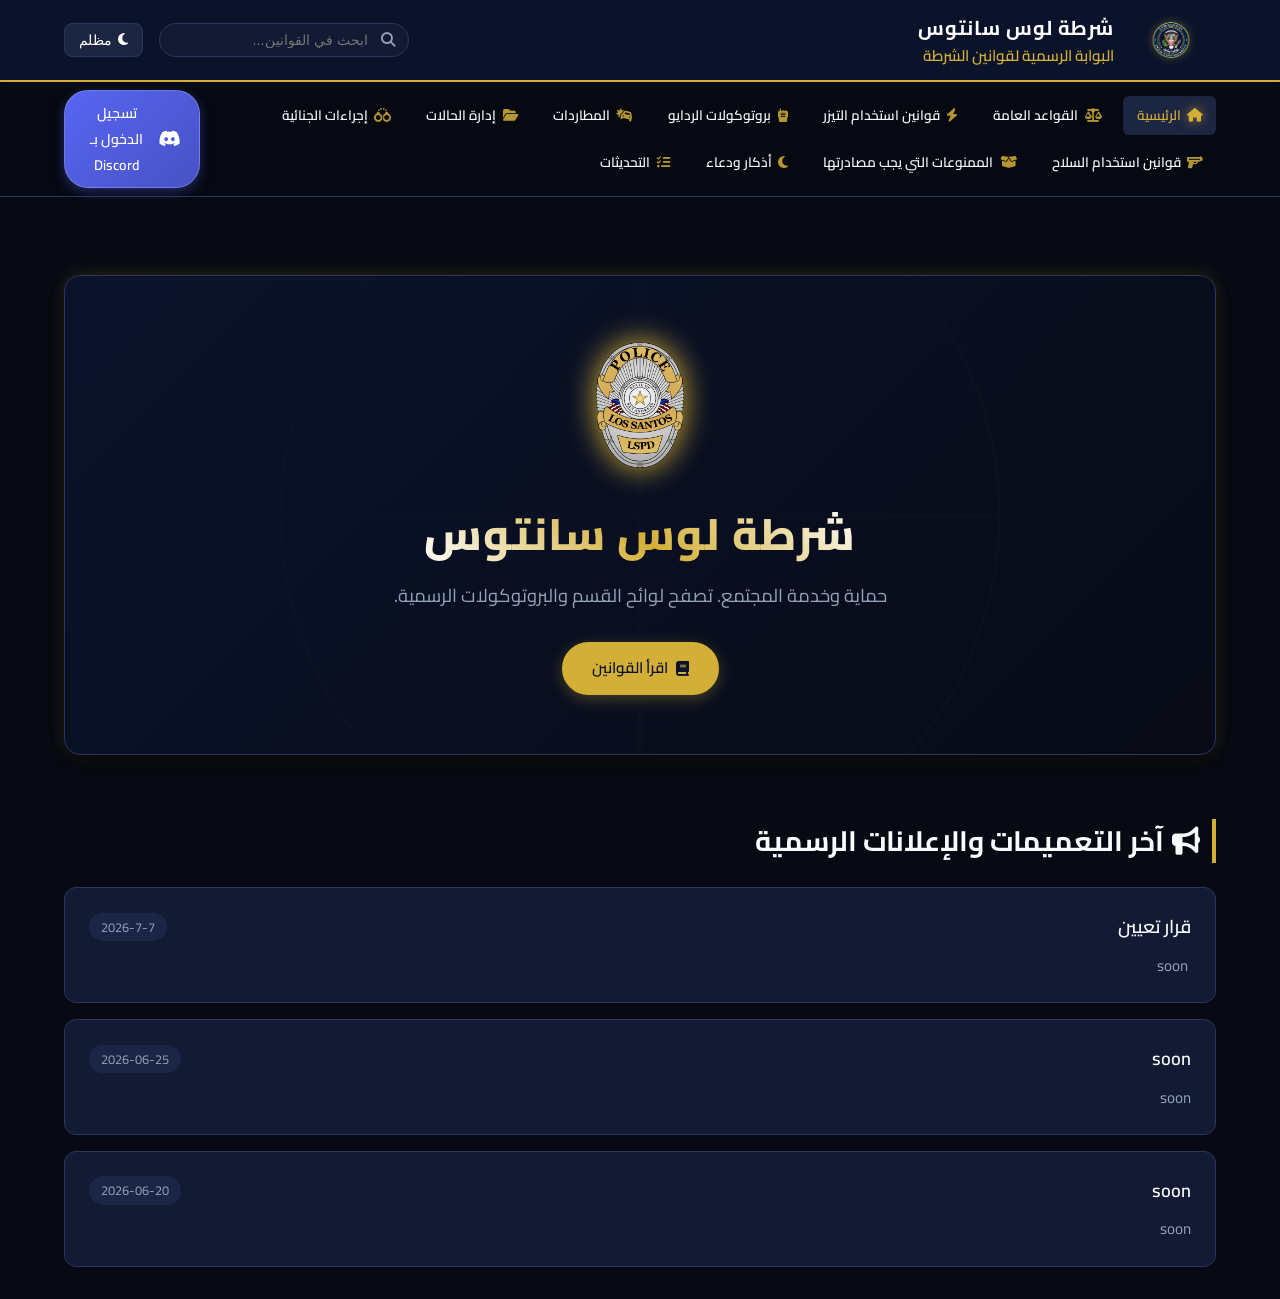
==== commit 81512cc4: "Add files via upload" ====
--- a/index.html
+++ b/index.html
@@ -1,5895 +1,6088 @@
-<!DOCTYPE html>
-
-<html dir="rtl" lang="ar">
-<head>
-<meta charset="utf-8"/>
-<meta content="width=device-width, initial-scale=1.0" name="viewport"/>
-<title>بوابة شرطة لوس سانتوس</title>
-<!-- FontAwesome for Premium Icons -->
-<link href="https://cdnjs.cloudflare.com/ajax/libs/font-awesome/6.4.0/css/all.min.css" rel="stylesheet"/>
-<!-- Custom Stylesheet -->
-<link href="styles.css" rel="stylesheet"/>
-</head>
-<body>
-<!-- Top Official Header -->
-<header class="top-header">
-<div class="logo-section">
-<!-- LSPD Blue Circular Logo -->
-<img alt="LSPD Seal" class="logo-img" src="logo_blue.png"/>
-<div class="dept-titles">
-<span class="dept-title-en">شرطة لوس سانتوس</span>
-<span class="dept-title-ar">البوابة الرسمية لقوانين الشرطة</span>
-</div>
-</div>
-<div class="header-controls">
-<!-- Search Bar -->
-<div class="search-container">
-<i class="fa-solid fa-magnifying-glass search-icon"></i>
-<input class="search-input" id="globalSearch" placeholder="ابحث في القوانين..." type="text"/>
-</div>
-<!-- Language Toggle -->
-<!-- Theme Toggle -->
-<button class="control-btn" id="themeToggle">
-<i class="fa-solid fa-moon" id="themeIcon"></i>
-<span id="themeText">مظلم</span>
-</button>
-</div>
-</header>
-<!-- Navigation Bar (Sticky) -->
-<nav class="main-nav">
-<div class="nav-container">
-<button aria-label="Toggle Navigation" class="mobile-menu-toggle" id="menuToggle">
-<i class="fa-solid fa-bars"></i>
-</button>
-<ul class="nav-links" id="navLinks">
-<li class="nav-item active" data-route="home">
-<a href="#home"><i class="nav-icon fa-solid fa-house"></i> <span>الرئيسية</span></a>
-</li>
-<li class="nav-item" data-route="general-rules">
-<a href="#general-rules"><i class="nav-icon fa-solid fa-scale-balanced"></i> <span>القواعد العامة</span></a>
-</li>
-<li class="nav-item" data-route="dispatcher-taser">
-<a href="#dispatcher-taser"><i class="nav-icon fa-solid fa-bolt"></i> <span>قوانين استخدام التيزر</span></a>
-</li>
-<li class="nav-item" data-route="radio-protocols">
-<a href="#radio-protocols"><i class="nav-icon fa-solid fa-walkie-talkie"></i> <span>بروتوكولات الردايو</span></a>
-</li>
-<li class="nav-item" data-route="pursuit-policy">
-<a href="#pursuit-policy"><i class="nav-icon fa-solid fa-car-burst"></i> <span>المطاردات</span></a>
-</li>
-<li class="nav-item" data-route="case-management">
-<a href="#case-management"><i class="nav-icon fa-solid fa-folder-open"></i> <span>إدارة الحالات</span></a>
-</li>
-<li class="nav-item" data-route="criminal-procedures">
-<a href="#criminal-procedures"><i class="nav-icon fa-solid fa-handcuffs"></i> <span>إجراءات الجنائية</span></a>
-</li>
-<li class="nav-item" data-route="firearm-policy">
-<a href="#firearm-policy"><i class="nav-icon fa-solid fa-gun"></i> <span> قوانين استخدام السلاح</span></a>
-</li>
-<li class="nav-item" data-route="contraband-policy">
-<a href="#contraband-policy"><i class="nav-icon fa-solid fa-box-open"></i> <span>الممنوعات التي يجب مصادرتها</span></a>
-</li>
-<li class="nav-item" data-route="azkar">
-<a href="#azkar"><i class="nav-icon fa-solid fa-moon"></i> <span>أذكار ودعاء</span></a>
-</li>
-<li class="nav-item" data-route="site-updates">
-<a href="#site-updates"><i class="nav-icon fa-solid fa-list-check"></i> <span>التحديثات</span></a>
-</li>
-<!-- Restricted Nav Items (Visible only to authorized Discord roles) -->
-<li class="nav-item restricted-nav" data-route="internal-affairs" id="nav-internal-affairs" style="display: none;">
-<a href="#internal-affairs"><i class="nav-icon fa-solid fa-user-shield"></i> <span>الشؤون الداخلية</span></a>
-</li>
-<li class="nav-item restricted-nav" data-route="academy-questions" id="nav-academy-questions" style="display: none;">
-<a href="#academy-questions"><i class="nav-icon fa-solid fa-graduation-cap"></i> <span>أسئلة الأكاديمية</span></a>
-</li>
-</ul>
-<div class="user-menu" id="userMenu">
-<!-- Logged Out State: Discord Login Button -->
-<button class="discord-login-btn" id="discordLoginBtn" title="تسجيل الدخول عبر ديسكورد">
-  <i class="fa-brands fa-discord"></i>
-  <span>تسجيل الدخول بـ Discord</span>
-</button>
-
-<!-- Logged In State: Profile Badge & Dropdown -->
-<div class="user-profile-container" id="userProfileContainer" style="display: none;">
-  <button class="user-profile-badge" id="userProfileBadge" aria-haspopup="true" aria-expanded="false">
-    <div class="avatar-wrapper">
-      <img class="user-avatar" id="userAvatarImg" src="" alt="صورة البروفايل" />
-      <span class="user-status-dot" title="متصل"></span>
-    </div>
-    <span class="user-name" id="userNameText">المستخدم</span>
-    <i class="fa-solid fa-chevron-down profile-chevron"></i>
-  </button>
-
-  <div class="user-dropdown-menu" id="userDropdownMenu">
-    <div class="dropdown-header">
-      <img class="dropdown-avatar" id="dropdownAvatarImg" src="" alt="Avatar" />
-      <div class="dropdown-user-details">
-        <span class="dropdown-display-name" id="dropdownDisplayName">اسم المستخدم</span>
-        <span class="dropdown-username" id="dropdownUsername">@username</span>
-        <span class="user-role-badge" id="dropdownRoleBadge">عضو</span>
-      </div>
-    </div>
-    <div class="dropdown-divider"></div>
-    <div class="dropdown-info-item">
-      <i class="fa-solid fa-id-card"></i>
-      <span id="dropdownUserId">ID: 0000000000000000</span>
-    </div>
-    <div class="dropdown-divider"></div>
-    <!-- Admin Control Panel Button (visible only to Overlord) -->
-    <button class="dropdown-item admin-btn" id="adminControlBtn" style="display: none;">
-      <i class="fa-solid fa-sliders"></i>
-      <span>لوحة تحكم الصلاحيات</span>
-    </button>
-    <button class="dropdown-item logout-btn" id="discordLogoutBtn">
-      <i class="fa-solid fa-right-from-bracket"></i>
-      <span>تسجيل الخروج</span>
-    </button>
-  </div>
-</div>
-</div>
-</div>
-</nav>
-<!-- Application Body Wrapper -->
-<main class="app-container">
-<div class="page-wrapper">
-<!-- Breadcrumbs -->
-<div class="breadcrumbs" id="breadcrumbsContainer">
-<a href="#home">البوابة</a>
-<span class="separator"></span>
-<span id="breadcrumbActive">الرئيسية</span>
-</div>
-<!-- Search Results Grid (Initially hidden) -->
-<div class="search-results-overlay" id="searchResultsArea">
-<div class="search-results-header">
-<h2>نتائج البحث</h2>
-<p><span>تم العثور على</span> <span id="resultsCount">0</span> <span>قوانين مطابقة</span></p>
-</div>
-<div class="rules-grid" id="searchResultsGrid">
-<!-- Results injected dynamically -->
-</div>
-</div>
-<!-- Content Pages Container -->
-<div id="pagesContainer">
-<!-- ================= HOME PAGE ================= -->
-<section class="page-section home-page" id="page-home">
-<!-- Hero Banner -->
-<div class="hero-section">
-<div class="hero-content">
-<img alt="LSPD Shield Badge" class="hero-logo" src="badge.png"/>
-<h1 class="hero-title">شرطة لوس سانتوس</h1>
-<p class="hero-subtitle">حماية وخدمة المجتمع. تصفح لوائح القسم والبروتوكولات الرسمية.</p>
-<div class="hero-buttons">
-<a class="btn btn-primary" href="#general-rules">
-<i class="fa-solid fa-book"></i> <span>اقرأ القوانين</span>
-</a>
-</div>
-</div>
-</div>
-<!-- Animated Stats counters -->
-<!-- Announcements system -->
-<div>
-<h2 class="section-title"><i class="fa-solid fa-bullhorn"></i> <span>آخر التعميمات والإعلانات الرسمية</span></h2>
-<div class="announcements-list">
-<div class="announcement-card">
-<div class="announcement-header">
-<span class="announcement-title">قرار تعيين</span>
-<span class="announcement-date">2026-7-7</span>
-</div>
-<p class="announcement-desc">⭐️ Administration Police | إدارة الشرطة
-بناءً على ما تقتضيه مصلحة العمل، فقد تقرر ما يلي : تعيين Saeed Alkanbole رئيس الشيرف</p>
-</div>
-<div class="announcement-card">
-<div class="announcement-header">
-<span class="announcement-title">soon</span>
-<span class="announcement-date">2026-06-25</span>
-</div>
-<p class="announcement-desc">soon</p>
-</div>
-<div class="announcement-card">
-<div class="announcement-header">
-<span class="announcement-title">soon</span>
-<span class="announcement-date">2026-06-20</span>
-</div>
-<p class="announcement-desc">soon</p>
-</div>
-</div>
-</div>
-</section>
-<!-- ================= SHARED INNER PAGE WRAPPER FOR REMAINING SECTIONS ================= -->
-<div class="policy-layout" id="innerPagesContainer" style="display: none;">
-<!-- Sticky Sidebar Navigation inside Page -->
-<aside class="policy-sidebar">
-<h3 class="sidebar-title">التنقل السريع</h3>
-<ul class="sidebar-menu" id="sidebarMenu">
-<li class="sidebar-item" data-target="general-rules"><a href="#general-rules"><i class="nav-icon fa-solid fa-scale-balanced"></i> <span>القواعد العامة</span></a></li>
-<li class="sidebar-item" data-target="dispatcher-taser"><a href="#dispatcher-taser"><i class="nav-icon fa-solid fa-bolt"></i> <span>قوانين استخدام التيزر</span></a></li>
-<li class="sidebar-item" data-target="radio-protocols"><a href="#radio-protocols"><i class="nav-icon fa-solid fa-walkie-talkie"></i> <span>بروتوكولات الراديو</span></a></li>
-<li class="sidebar-item" data-target="pursuit-policy"><a href="#pursuit-policy"><i class="nav-icon fa-solid fa-car-burst"></i> <span>سياسة المطاردة</span></a></li>
-<li class="sidebar-item" data-target="case-management"><a href="#case-management"><i class="nav-icon fa-solid fa-folder-open"></i> <span>إدارة الحالات</span></a></li>
-<li class="sidebar-item" data-target="criminal-procedures"><a href="#criminal-procedures"><i class="nav-icon fa-solid fa-handcuffs"></i> <span>الإجراءات الجنائية</span></a></li>
-<li class="sidebar-item" data-target="firearm-policy"><a href="#firearm-policy"><i class="nav-icon fa-solid fa-gun"></i> <span>سياسة السلاح</span></a></li>
-<li class="sidebar-item" data-target="contraband-policy"><a href="#contraband-policy"><i class="nav-icon fa-solid fa-box-open"></i> <span>قوانين مصادرة الممنوعات</span></a></li>
-<li class="sidebar-item" data-target="azkar"><a href="#azkar"><i class="nav-icon fa-solid fa-moon"></i> <span>أذكار ودعاء</span></a></li>
-<li class="sidebar-item" data-target="site-updates"><a href="#site-updates"><i class="nav-icon fa-solid fa-list-check"></i> <span>التحديثات</span></a></li>
-</ul>
-</aside>
-<!-- Main Interactive Card containing page info -->
-<div class="policy-content">
-<!-- Page Search inside page -->
-<div class="page-search-container">
-<div class="page-search">
-<i class="fa-solid fa-magnifying-glass search-icon" style="font-size:0.75rem; left: 0.65rem;"></i>
-<input class="page-search-input" id="pageInnerSearch" placeholder="تصفية القسام..." type="text"/>
-</div>
-</div>
-<!-- DYNAMIC SECTIONS LOADED HERE -->
-<!-- GENERAL RULES -->
-<section class="inner-page-section" id="page-general-rules" style="display:none;">
-<div class="policy-header">
-<div class="policy-title-container">
-<i class="fa-solid fa-scale-balanced" style="font-size:2.5rem;color:var(--accent-gold);filter:drop-shadow(0 0 10px rgba(230,175,46,0.4));"></i>
-<h1 class="policy-title">القوانين العامة</h1>
-<button class="icon-upload-btn" onclick="triggerIconUpload('page-general-rules')" title="تغيير أيقونة القسم"><i class="fa-solid fa-camera"></i></button></div>
-<p class="policy-description">القواعد والمعايير التي تحكم سلوك وتصرفات وتوقعات جميع فراد شرطة الولاية.</p>
-</div>
-<div class="rules-grid">
-<div class="rule-info-card search-target">
-<div class="rule-card-num">01</div>
-<div class="rule-card-content">
-<h3 class="rule-card-title">احترام الجميع</h3>
-<p class="rule-card-text">عدم التسلط والتأمر على المواطنين و الرتب الأقل منك و الاحترام يكون متبادل بين الجميع وعقوبتها الفصل 
-</p>
-</div>
-</div>
-<div class="rule-info-card search-target">
-<div class="rule-card-num">02</div>
-<div class="rule-card-content">
-<h3 class="rule-card-title">القواعد المرورية</h3>
-<p class="rule-card-text">الالتزام بالقواعد المرورية و يمنع كسرها إلا في حال وجود بلاغ طارئ (ومن يخالف ذلك ستتم انزال عليه عقوبات مخالفة القواعد المرورية) 
-</p>
-</div>
-</div>
-<div class="rule-info-card search-target">
-<div class="rule-card-num">03</div>
-<div class="rule-card-content">
-<h3 class="rule-card-title">الجاهزية الميدانية</h3>
-<p class="rule-card-text">يجب على الشرطي عند مباشرته للميدان التأكد من وجود كامل العتاد وتشغيل البودي كام و في حال رفض تشغيلها يعاقب الشرطي بأشد العقوبات وقد تصل للفصل</p>
-</div>
-</div>
-<div class="rule-info-card search-target">
-<div class="rule-card-num">04</div>
-<div class="rule-card-content">
-<h3 class="rule-card-title">إجراءات القبض والسجن</h3>
-<p class="rule-card-text">عند أخذ المتهم إلى السجن لا يحق لك سجنه أو تغريمه إلى بعد إعطاءه الأدلة الكافية و أيضاً إخباره قبل تغريمه و قبل سجنه 
-</p>
-</div>
-</div>
-<div class="rule-info-card search-target">
-<div class="rule-card-num">05</div>
-<div class="rule-card-content">
-<h3 class="rule-card-title">الأدلة قبل الاعتقال</h3>
-<p class="rule-card-text">تتطلب الاعتقالات وجود دليل قاطع مرئي و مسموع و شهادة حية على ارتكاب الجريمة. احتجاز المواطنين دون دليل يعتبر حبسًا غير قانوني.</p>
-</div>
-</div>
-<div class="rule-info-card search-target">
-<div class="rule-card-num">06</div>
-<div class="rule-card-content">
-<h3 class="rule-card-title">الجدية اثناء العمل</h3>
-<p class="rule-card-text">الجدية في العمل وعدم أخذ الوظيفة على محمل كوميدي و يجب عليك تقمص شخصية الشرطي لأبعد حد بالتصرفات و الاقوال 
-.</p>
-</div>
-</div>
-<div class="rule-info-card search-target">
-<div class="rule-card-num">07</div>
-<div class="rule-card-content">
-<h3 class="rule-card-title">قواعد تفتيش المركبات</h3>
-<p class="rule-card-text">يتطلب تفتيش المركبات رؤية مواد ممنوعة بالداخل، و موافقة السائق الصريحة، و إذن رسمي. الشبهة وحدها لا تمنح صلاحية التفتيش.</p>
-</div>
-</div>
-<div class="rule-info-card search-target">
-<div class="rule-card-num">08</div>
-<div class="rule-card-content">
-<h3 class="rule-card-title">الشخصنة</h3>
-<p class="rule-card-text">ضبط النفس وعدم الشتم والتهديد بالسجن في المشاكل الشخصية , أيضا احترام البدلة المقدمة لك وعدم اهانتها باي شكل من الاشكال</p>
-</div>
-</div>
-<div class="rule-info-card search-target">
-<div class="rule-card-num">09</div>
-<div class="rule-card-content">
-<h3 class="rule-card-title">سياسة المعدات الشرطية</h3>
-<p class="rule-card-text">معدات الخدمة الرسمية (الأسلحة، الدروع، اللاسلكي) للاستخدام المهني فقط. بيع و مشاركة المعدات مع المدنيين مخالفة جسيمة تفصل من الخدمة.</p>
-</div>
-</div>
-<div class="rule-info-card search-target">
-<div class="rule-card-num">10</div>
-<div class="rule-card-content">
-<h3 class="rule-card-title">الانضباط اللاسلكي</h3>
-<p class="rule-card-text">يُمنع إشغال موجة اللاسلكي بغير الضرورة أثناء الحالات الطارئة. استخدم رموز اللاسلكي المعتمدة واجعل رسائلك موجزة وواضحة.</p>
-</div>
-</div>
-<div class="rule-info-card search-target">
-<div class="rule-card-num">11</div>
-<div class="rule-card-content">
-<h3 class="rule-card-title">تقدير الموقف</h3>
-<p class="rule-card-text">في حال تم تهديدك من قبل اشخاص مسلحين يجب عليك الانصياع لأوامرهم للحفاظ على حياتك</p>
-</div>
-</div>
-<div class="rule-info-card search-target">
-<div class="rule-card-num">12</div>
-<div class="rule-card-content">
-<h3 class="rule-card-title">إجراءات الاصتفاف </h3>
-<p class="rule-card-text">في حالة صدور مر الاستدعاء العام للقسم، يجب على جميع الوحدات الدوريات قطع العمليات غير الطارئة فورًا والعودة للمركز الرئيسي.</p>
-</div>
-</div>
-<div class="rule-info-card search-target">
-<div class="rule-card-num">13</div>
-<div class="rule-card-content">
-<h3 class="rule-card-title">توجيهات الدسباتش</h3>
-<p class="rule-card-text">يمنع عليك رفض أمر من الدسباتش بغير وجه حق حتى لو كنت اعلى منه رتبه</p>
-</div>
-</div>
-<div class="rule-info-card search-target">
-<div class="rule-card-num">14</div>
-<div class="rule-card-content">
-<h3 class="rule-card-title">التسلسل الهرمي للقيادة</h3>
-<p class="rule-card-text">يجب رفع المشاكل، الشكاوى والطلبات عبر المشرف المباشر. يمنع تجاوز الرتب والاتصال المباشر بالقيادة العليا دون المرور بالتسلسل الإداري.</p>
-</div>
-</div>
-</div>
-<!-- 9 New Department Rules and Guidelines nested here -->
-<h2 class="section-title" style="margin-top: 3rem;">
-<i class="nav-icon fa-solid fa-scale-balanced"></i>
-<span>لوائح الأقسام والتفصيلات التنظيمية</span>
-</h2>
-<div class="accordion-list" style="margin-top: 1.5rem;">
-<!-- Accordion 1: الرتب والترقيات -->
-<div class="accordion-item search-target">
-<div class="accordion-header">
-<div class="accordion-header-title">
-<i class="nav-icon fa-solid fa-user-shield"></i>
-<span>لوائح الرتب والترقيات</span>
-</div>
-<i class="fa-solid fa-chevron-down accordion-icon"></i>
-</div>
-<div class="accordion-content">
-<div class="promotion-system">
-<p class="section-desc">هيكل الرتب الوظيفية ومعايير الترقية والاستحقاق للمنسوبين.</p>
-<div class="promo-cards-grid">
-<!-- Card 1 -->
-<div class="promo-card search-target">
-<span class="promo-badge">شروط الترقية</span>
-<h3 class="promo-title">Cadet <i class="fa-solid fa-arrow-left-long promo-arrow"></i> Solo Cadet</h3>
-<ul class="promo-req-list">
-<li>تسجيل <strong>5 تقارير MDT</strong> بالشكل الصحيح والاحترافي من ناحية التنسيق والصور والترتيب.</li>
-<li>التعامل مع <strong>3 بلاغات 911</strong> أو بلاغات المواطنين بشكل كامل (إسعاف، خطف، وغيرها) مع إرفاق <strong>مقطع مرئي</strong>.</li>
-<li>تحديث <strong>حالة جنائية كاملة</strong> (مطاردة مركبة، سرقات بجميع أنواعها، وغيرها) مع إرفاق <strong>مقطع مرئي</strong>.</li>
-</ul>
-<div class="promo-mandatory-box">
-<i class="fa-solid fa-triangle-exclamation mandatory-icon"></i>
-<span><strong>شرط أساسي إجباري:</strong> مرافقة أحد أعضاء الأكاديمية والحصول على <strong>تقييم إيجابي</strong> منه، ويعتبر التقييم شرطًا أساسيًا للترقية.</span>
-</div>
-</div>
-<!-- Card 2 -->
-<div class="promo-card search-target">
-<span class="promo-badge">شروط الترقية</span>
-<h3 class="promo-title">Solo Cadet <i class="fa-solid fa-arrow-left-long promo-arrow"></i> Officer I</h3>
-<ul class="promo-req-list">
-<li>استلام الدسباتش لمدة <strong>ساعة كاملة</strong> مع التوثيق.</li>
-<li>إثبات <strong>استيقاف مروري واحد</strong> بمقطع مرئي.</li>
-<li>إثبات <strong>استيقاف إجباري ناجح</strong> بمقطع مرئي.</li>
-<li>إثبات <strong>نجاح حالة جنائية</strong> بمقطع مرئي.</li>
-<li>إتمام <strong>100 نقطة</strong>.</li>
-</ul>
-</div>
-<!-- Card 3 -->
-<div class="promo-card search-target">
-<span class="promo-badge">شروط الترقية</span>
-<h3 class="promo-title">Officer I <i class="fa-solid fa-arrow-left-long promo-arrow"></i> Officer II</h3>
-<ul class="promo-req-list">
-<li>إتمام <strong>250 نقطة</strong>.</li>
-<li>الحصول على <strong>شهادة التفاوض</strong>.</li>
-<li>إنجاز <strong>5 تقارير MDT</strong>.</li>
-<li>التواجد الميداني لمدة لا تقل عن <strong>15 ساعة</strong>.</li>
-</ul>
-</div>
-<!-- Card 4 -->
-<div class="promo-card search-target">
-<span class="promo-badge">شروط الترقية</span>
-<h3 class="promo-title">Officer II <i class="fa-solid fa-arrow-left-long promo-arrow"></i> Officer III</h3>
-<ul class="promo-req-list">
-<li>إتمام <strong>450 نقطة</strong>.</li>
-<li>الحصول على <strong>شهادة وحدة الدبابات</strong>.</li>
-<li>إنجاز <strong>10 تقارير MDT</strong>.</li>
-<li>التواجد الميداني لمدة لا تقل عن <strong>20 ساعة</strong>.</li>
-<li>البقاء في الرتبة لمدة <strong>أسبوعين</strong> على الأقل.</li>
-</ul>
-<div class="promo-mandatory-box">
-<i class="fa-solid fa-circle-info mandatory-icon"></i>
-<span><strong>شرط القسم الإجباري:</strong> أن يكون العضو ضمن أحد الأقسام التالية: (Academy أو Internal Affairs)</span>
-</div>
-</div>
-<!-- Card 5 -->
-<div class="promo-card search-target">
-<span class="promo-badge">شروط الترقية</span>
-<h3 class="promo-title">Officer III <i class="fa-solid fa-arrow-left-long promo-arrow"></i> Senior Officer</h3>
-<ul class="promo-req-list">
-<li>إتمام <strong>800 نقطة</strong>.</li>
-<li>الحصول على <strong>شهادة الطيران الجوي</strong>.</li>
-<li>إنجاز <strong>12 تقرير MDT</strong>.</li>
-<li>التواجد الميداني لمدة لا تقل عن <strong>25 ساعة</strong>.</li>
-<li>البقاء في الرتبة لمدة <strong>20 يومًا</strong>.</li>
-</ul>
-<div class="promo-mandatory-box">
-<i class="fa-solid fa-circle-info mandatory-icon"></i>
-<span><strong>شرط القسم الإجباري:</strong> أن يكون العضو ضمن: (Academy أو Internal Affairs)</span>
-</div>
-</div>
-<!-- Card 6 -->
-<div class="promo-card search-target">
-<span class="promo-badge">شروط الترقية</span>
-<h3 class="promo-title">Senior Officer <i class="fa-solid fa-arrow-left-long promo-arrow"></i> Senior Lead Officer</h3>
-<ul class="promo-req-list">
-<li>إتمام <strong>1300 نقطة</strong>.</li>
-<li>الحصول على <strong>جميع الشهادات</strong>.</li>
-<li>البقاء في الرتبة لمدة <strong>27 يومًا</strong>.</li>
-</ul>
-<div class="promo-mandatory-box">
-<i class="fa-solid fa-circle-info mandatory-icon"></i>
-<span><strong>شرط القسم الإجباري:</strong> أن يكون العضو ضمن: (Academy أو Internal Affairs)</span>
-</div>
-</div>
-<!-- Card 7 -->
-<div class="promo-card search-target">
-<span class="promo-badge">شروط الترقية</span>
-<h3 class="promo-title">Senior Lead Officer <i class="fa-solid fa-arrow-left-long promo-arrow"></i> Sergeant</h3>
-<ul class="promo-req-list">
-<li>إتمام <strong>1750 نقطة</strong>.</li>
-<li>الحصول على <strong>جميع الشهادات</strong>.</li>
-<li>أن يكون مسؤولًا في أحد أقسام الشرطة.</li>
-<li>البقاء في الرتبة السابقة لمدة لا تقل عن <strong>شهر</strong>.</li>
-<li>امتلاك <strong>100 ساعة</strong> خدمة إجمالية.</li>
-<li>الإلمام الكامل بقوانين الشرطة والخبرة الميدانية العالية.</li>
-<li>اجتياز اختبار إدارة الشرطة.</li>
-</ul>
-<div class="promo-mandatory-box approval-box">
-<i class="fa-solid fa-signature mandatory-icon"></i>
-<span><strong>موافقة الإدارة الإجبارية:</strong> يتطلب الترقية الحصول على موافقة إدارة الشرطة.</span>
-</div>
-</div>
-<!-- Card 8 -->
-<div class="promo-card search-target">
-<span class="promo-badge">شروط الترقية</span>
-<h3 class="promo-title">Sergeant <i class="fa-solid fa-arrow-left-long promo-arrow"></i> First Sergeant</h3>
-<ul class="promo-req-list">
-<li>إتمام <strong>2800 نقطة</strong>.</li>
-<li>الحصول على <strong>جميع الشهادات</strong>.</li>
-<li>أن يكون مسؤولًا في أحد أقسام الشرطة.</li>
-<li>البقاء في الرتبة السابقة لمدة لا تقل عن <strong>شهر</strong>.</li>
-<li>امتلاك <strong>150 ساعة</strong> خدمة إجمالية.</li>
-<li>أداء مهام Sergeant بكفاءة عالية.</li>
-</ul>
-<div class="promo-mandatory-box approval-box">
-<i class="fa-solid fa-signature mandatory-icon"></i>
-<span><strong>موافقة الإدارة الإجبارية:</strong> يتطلب الترقية الحصول على موافقة إدارة الشرطة.</span>
-</div>
-</div>
-<!-- Card 9 -->
-<div class="promo-card search-target">
-<span class="promo-badge">شروط الترقية</span>
-<h3 class="promo-title">First Sergeant <i class="fa-solid fa-arrow-left-long promo-arrow"></i> Staff Sergeant</h3>
-<ul class="promo-req-list">
-<li>إتمام <strong>4000 نقطة</strong>.</li>
-<li>الحصول على <strong>جميع الشهادات</strong>.</li>
-<li>أن يكون مسؤولًا في أحد أقسام الشرطة.</li>
-<li>البقاء في الرتبة السابقة لمدة لا تقل عن <strong>شهر ونصف</strong>.</li>
-<li>امتلاك <strong>250 ساعة</strong> خدمة إجمالية.</li>
-<li>القدرة على التعامل مع جميع الحالات الأمنية باحترافية.</li>
-</ul>
-<div class="promo-mandatory-box approval-box">
-<i class="fa-solid fa-signature mandatory-icon"></i>
-<span><strong>موافقة الإدارة الإجبارية:</strong> يتطلب الترقية الحصول على موافقة إدارة الشرطة.</span>
-</div>
-</div>
-<!-- Card 10 -->
-<div class="promo-card special-card search-target">
-<span class="promo-badge special-badge">رتبة قيادية عليا</span>
-<h3 class="promo-title">Staff Sergeant <i class="fa-solid fa-arrow-left-long promo-arrow"></i> Lieutenant</h3>
-<div class="special-note-content">
-<p class="special-highlight">هذه الرتبة <strong>لا يتم التقديم عليها</strong>، وإنما يتم النظر فيها من قبل <strong>إدارة الشرطة فقط</strong>.</p>
-<p class="special-subtext">تعد رتبة تنافسية ويتم اختيار المستحقين لها بناءً على الاستحقاق، الانضباط، التواجد، والإنجازات القيادية الملموسة.</p>
-<ul class="promo-req-list">
-<li>إثبات الاستحقاق والكفاءة القيادية والالتزام والانضباط.</li>
-<li>التواجد المستمر داخل الشرطة وتحقيق إنجازات مميزة.</li>
-<li>موافقة إدارة الشرطة النهائية والكاملة.</li>
-</ul>
-</div>
-</div>
-</div>
-<!-- Manual edit space placeholder -->
-<div class="info-box" style="margin-top: 2rem;">
-<div class="info-box-title">مهم جدا</div>
-<p>في حال عدم استيفاء الشروط تودي الى انزال رتبة الشخص </p>
-</div>
-</div>
-</div>
-</div>
-<!-- Accordion 2: دفتر المخالفات -->
-<div class="accordion-item search-target">
-<div class="accordion-header">
-<div class="accordion-header-title">
-<i class="nav-icon fa-solid fa-handcuffs"></i>
-<span>دفتر المخالفات</span>
-</div>
-<i class="fa-solid fa-chevron-down accordion-icon"></i>
-</div>
-<div class="accordion-content">
-<div class="ticket-book-container">
-<p class="section-desc">جدول المخالفات والعقوبات والغرامات المعتمدة لشرطة لوس سانتوس.</p>
-<!-- Search Bar -->
-<div class="ticket-search-wrapper">
-<i class="fa-solid fa-magnifying-glass search-icon-inside"></i>
-<input id="ticketSearchInput" placeholder="ابحث باسم المخالفة (العربي/الإنجليزي)، الغرامة، أو مدة السجن..." type="text"/>
-</div>
-<!-- Section 1: المخالفات المرورية -->
-<div class="ticket-collapsible-section section-traffic open">
-<div class="ticket-section-header">
-<div class="ticket-section-header-title">
-<i class="fa-solid fa-car"></i>
-<span>المخالفات المرورية</span>
-<span class="ticket-counter-badge">15</span>
-</div>
-<i class="fa-solid fa-chevron-down ticket-fold-icon"></i>
-</div>
-<div class="ticket-section-body">
-<div class="radio-table-container">
-<table class="violations-table">
-<thead>
-<tr>
-<th>المخالفة بالعربي</th>
-<th>المخالفة بالإنجليزي</th>
-<th>شرح المخالفة</th>
-<th>الغرامة</th>
-<th>مدة السجن</th>
-<th>الكفالة الشخصية / المصادرة / الحجز</th>
-</tr>
-</thead>
-<tbody>
-<tr class="violation-row">
-<td class="violation-ar">قطع الاشارة</td>
-<td class="violation-en">Passing Red Light</td>
-<td class="violation-desc">قطع الاشارة الحمراء ( في حال التكرار يحق لك سجن الشخص 10 اشهر )</td>
-<td class="violation-fine">150$</td>
-<td class="violation-jail">-</td>
-<td class="violation-bail">مصادرة المركبة 20 دقيقة في حال سرعة الشخص زائدة</td>
-</tr>
-<tr class="violation-row">
-<td class="violation-ar">تجاوز السرعة</td>
-<td class="violation-en">OverSpeed</td>
-<td class="violation-desc">تجاوز السرعة داخل المدينة 90 - خارج المدينة 120</td>
-<td class="violation-fine">200$</td>
-<td class="violation-jail">-</td>
-<td class="violation-bail">-</td>
-</tr>
-<tr class="violation-row">
-<td class="violation-ar">وقوف خاطئ</td>
-<td class="violation-en">Wrong Parking</td>
-<td class="violation-desc">وقوف المركبة في أماكن غير مخصصة للوقوف</td>
-<td class="violation-fine">100$</td>
-<td class="violation-jail">-</td>
-<td class="violation-bail">-</td>
-</tr>
-<tr class="violation-row">
-<td class="violation-ar">عكس سير</td>
-<td class="violation-en">Driving Opposite Direction</td>
-<td class="violation-desc">عدم الالتزام بالمسارات المحددة</td>
-<td class="violation-fine">200$</td>
-<td class="violation-jail">-</td>
-<td class="violation-bail">-</td>
-</tr>
-<tr class="violation-row">
-<td class="violation-ar">القيادة المتهورة</td>
-<td class="violation-en">Reckless Driving</td>
-<td class="violation-desc">قيادة تشكل خطر على حياة المواطنين (تفحيط او صدم)</td>
-<td class="violation-fine">500$</td>
-<td class="violation-jail">-</td>
-<td class="violation-bail">حجز المركبة</td>
-</tr>
-<tr class="violation-row">
-<td class="violation-ar">تشوهات بصرية للمركبة</td>
-<td class="violation-en">Visual Distortions of The Vehicle</td>
-<td class="violation-desc">كسر في الزجاج مثلا او المركبة لا يوجد فيها صدام امامي وهكذا</td>
-<td class="violation-fine">100$</td>
-<td class="violation-jail">-</td>
-<td class="violation-bail">-</td>
-</tr>
-<tr class="violation-row">
-<td class="violation-ar">عدم استخدام انارة المركبة</td>
-<td class="violation-en">Driving with Closed Head Lights</td>
-<td class="violation-desc">عدم تشغيل انوار المركبة ليلًا</td>
-<td class="violation-fine">100$</td>
-<td class="violation-jail">-</td>
-<td class="violation-bail">-</td>
-</tr>
-<tr class="violation-row">
-<td class="violation-ar">عدم حمل هوية</td>
-<td class="violation-en">Not Carrying ID Card</td>
-<td class="violation-desc">ان الشخص لايملك مايثبت هويته</td>
-<td class="violation-fine">1000$</td>
-<td class="violation-jail">-</td>
-<td class="violation-bail">-</td>
-</tr>
-<tr class="violation-row">
-<td class="violation-ar">عدم حمل رخصة قيادة</td>
-<td class="violation-en">Not Carrying Driving License</td>
-<td class="violation-desc">القيادة بدون الحصول على رخصة القيادة</td>
-<td class="violation-fine">1000$</td>
-<td class="violation-jail">-</td>
-<td class="violation-bail">حجز المركبة</td>
-</tr>
-<tr class="violation-row">
-<td class="violation-ar">القيادة تحت تأثير المسكرات</td>
-<td class="violation-en">Driving Under Influence of Alcohol</td>
-<td class="violation-desc">قيادة المركبة تحت تأثير مشروبات روحية او مزفلته</td>
-<td class="violation-fine">500$</td>
-<td class="violation-jail">-</td>
-<td class="violation-bail">-</td>
-</tr>
-<tr class="violation-row">
-<td class="violation-ar">عدم الالتزام بالطرق المحددة + تعريض حياة المواطنين للخطر</td>
-<td class="violation-en">Reckless Driving + Endangering the lives of citizens</td>
-<td class="violation-desc">عدم الالتزام بجميع الطرق سواء وعرة او مزفلته</td>
-<td class="violation-fine">1000$</td>
-<td class="violation-jail">-</td>
-<td class="violation-bail">حجز المركبة</td>
-</tr>
-<tr class="violation-row">
-<td class="violation-ar">السباقات الغير قانونية</td>
-<td class="violation-en">illegal Race</td>
-<td class="violation-desc">السباق بالطرق السريعة او بين المباني</td>
-<td class="violation-fine">1500$</td>
-<td class="violation-jail">-</td>
-<td class="violation-bail">حجز المركبة</td>
-</tr>
-<tr class="violation-row">
-<td class="violation-ar">طيران غير مرخص</td>
-<td class="violation-en">Unlicensed Flight</td>
-<td class="violation-desc">قيادة المروحية بدون إذن او تصريح</td>
-<td class="violation-fine">-</td>
-<td class="violation-jail">-</td>
-<td class="violation-bail">مصادرة الهيلي</td>
-</tr>
-<tr class="violation-row">
-<td class="violation-ar">الترفيع بالدراجة النارية</td>
-<td class="violation-en">Wheelie</td>
-<td class="violation-desc">رفع العجله الأمامية والبقاء على العجلة الخلفية فقط</td>
-<td class="violation-fine">300$</td>
-<td class="violation-jail">-</td>
-<td class="violation-bail">مصادرة الدباب</td>
-</tr>
-<tr class="violation-row">
-<td class="violation-ar">تدمير ممتلكات الدولة</td>
-<td class="violation-en">Destruction of State Property</td>
-<td class="violation-desc">مثال: تدمير اشارات المرور والممتلكات العامة</td>
-<td class="violation-fine">50$ لكل ممتلك</td>
-<td class="violation-jail">-</td>
-<td class="violation-bail">-</td>
-</tr>
-</tbody>
-</table>
-</div>
-</div>
-</div>
-<!-- Section 2: المخالفات العامة -->
-<div class="ticket-collapsible-section section-general">
-<div class="ticket-section-header">
-<div class="ticket-section-header-title">
-<i class="fa-solid fa-building-user"></i>
-<span>المخالفات العامة</span>
-<span class="ticket-counter-badge">18</span>
-</div>
-<i class="fa-solid fa-chevron-down ticket-fold-icon"></i>
-</div>
-<div class="ticket-section-body">
-<div class="radio-table-container">
-<table class="violations-table">
-<thead>
-<tr>
-<th>المخالفة بالعربي</th>
-<th>المخالفة بالإنجليزي</th>
-<th>شرح المخالفة</th>
-<th>الغرامة</th>
-<th>مدة السجن</th>
-<th>الكفالة الشخصية / المصادرة / الحجز</th>
-</tr>
-</thead>
-<tbody>
-<tr class="violation-row">
-<td class="violation-ar">التسول</td>
-<td class="violation-en">begging</td>
-<td class="violation-desc">طلب من الأخرين اعطاءه مبلغ مالي او شي من هالقبيل مع الاصرار</td>
-<td class="violation-fine">100$</td>
-<td class="violation-jail">5 أشهر</td>
-<td class="violation-bail">-</td>
-</tr>
-<tr class="violation-row">
-<td class="violation-ar">مخالفة الذوق العام</td>
-<td class="violation-en">Violating Public taste</td>
-<td class="violation-desc">اللبس , الكلام - يحق للعسكري تفتيش المواطن وتندرج تحت الإشتباه</td>
-<td class="violation-fine">500$</td>
-<td class="violation-jail">-</td>
-<td class="violation-bail">-</td>
-</tr>
-<tr class="violation-row">
-<td class="violation-ar">ازعاج المواطنين</td>
-<td class="violation-en">annoying citizens</td>
-<td class="violation-desc">رفع صوت و التطاول على المواطنين وتشغيل الاصوات</td>
-<td class="violation-fine">300$</td>
-<td class="violation-jail">10 أشهر</td>
-<td class="violation-bail">مصادرة الجوال</td>
-</tr>
-<tr class="violation-row">
-<td class="violation-ar">ازعاج السلطات</td>
-<td class="violation-en">annoying authorities</td>
-<td class="violation-desc">رفع الصوت والتطاول على الشرطة وتشغيل الاصوات - يتم تنبيهه يُسجن في حال عدم إستجابته</td>
-<td class="violation-fine">3000$</td>
-<td class="violation-jail">15 شهراً</td>
-<td class="violation-bail">-</td>
-</tr>
-<tr class="violation-row">
-<td class="violation-ar">استهزاء برجال امن</td>
-<td class="violation-en">Mocking Police Officers</td>
-<td class="violation-desc">مثال :بأي طريقة يقصد بها رجال الامن</td>
-<td class="violation-fine">1500$</td>
-<td class="violation-jail">20 شهراً</td>
-<td class="violation-bail">-</td>
-</tr>
-<tr class="violation-row">
-<td class="violation-ar">عدم الأنصياع الى أوامر الشرطة</td>
-<td class="violation-en">disobeying Police Officers</td>
-<td class="violation-desc">رفض اوامر الشرطة و عدم الاهتمام بها</td>
-<td class="violation-fine">500$</td>
-<td class="violation-jail">20 شهراً</td>
-<td class="violation-bail">-</td>
-</tr>
-<tr class="violation-row">
-<td class="violation-ar">بلاغ كاذب</td>
-<td class="violation-en">Fraud Report</td>
-<td class="violation-desc">ابلاغ الشرطة ببلاغ كاذب او غير صحيح</td>
-<td class="violation-fine">500$</td>
-<td class="violation-jail">10 أشهر</td>
-<td class="violation-bail">-</td>
-</tr>
-<tr class="violation-row">
-<td class="violation-ar">التدخل بشؤون الشرطة</td>
-<td class="violation-en">interfering in Police Work</td>
-<td class="violation-desc">التدخل بأي امر يخص الشرطة</td>
-<td class="violation-fine">2500$</td>
-<td class="violation-jail">15 شهراً</td>
-<td class="violation-bail">-</td>
-</tr>
-<tr class="violation-row">
-<td class="violation-ar">اهانة رجل أمن</td>
-<td class="violation-en">Mocking Police Officer</td>
-<td class="violation-desc">توجيه اي اهانة تجاه الشرطي (يلزم وجود تصوير يوضح الاساءة وارسالة في الروم الخاص للمخالفة)</td>
-<td class="violation-fine">5,000$</td>
-<td class="violation-jail">80 شهراً</td>
-<td class="violation-bail">-</td>
-</tr>
-<tr class="violation-row">
-<td class="violation-ar">الرشوة</td>
-<td class="violation-en">Bribe</td>
-<td class="violation-desc">محاولة اقناع الشرطي لاخذ الرشوة</td>
-<td class="violation-fine">1000$</td>
-<td class="violation-jail">25 شهراً</td>
-<td class="violation-bail">اخذ الرشوة و سجنه</td>
-</tr>
-<tr class="violation-row">
-<td class="violation-ar">شهادة الزور</td>
-<td class="violation-en">False Testimony</td>
-<td class="violation-desc">هو الكذب و الاحتيال في القاء الشهادة</td>
-<td class="violation-fine">1,000$</td>
-<td class="violation-jail">15 شهراً</td>
-<td class="violation-bail">-</td>
-</tr>
-<tr class="violation-row">
-<td class="violation-ar">الابتزاز</td>
-<td class="violation-en">Mockery</td>
-<td class="violation-desc">ابتزاز الشرطة او المواطنين</td>
-<td class="violation-fine">1,000$</td>
-<td class="violation-jail">10 أشهر</td>
-<td class="violation-bail">-</td>
-</tr>
-<tr class="violation-row">
-<td class="violation-ar">عدم الالتزام بأدوات السلامة</td>
-<td class="violation-en">Failure to Comply With Safety Tools</td>
-<td class="violation-desc">عدم الالتزام بالمستلزمات الامنه اثناء العمل في الوظائف العمل او اثناء قيادة الدراجات</td>
-<td class="violation-fine">100$</td>
-<td class="violation-jail">-</td>
-<td class="violation-bail">-</td>
-</tr>
-<tr class="violation-row">
-<td class="violation-ar">المقاومة اثناء الإعتقال</td>
-<td class="violation-en">Resistance During Arrest</td>
-<td class="violation-desc">الهروب وهو مكلبش اثناء القاء القبض عليه او بعد رفع عليه التيزر في المستشفى مثلاً</td>
-<td class="violation-fine">300$</td>
-<td class="violation-jail">5 أشهر</td>
-<td class="violation-bail">-</td>
-</tr>
-<tr class="violation-row">
-<td class="violation-ar">عدم إحترام المحامي</td>
-<td class="violation-en">Disrespecting The Lawyer</td>
-<td class="violation-desc">الإساءة للمحامي اثناء اداء عمله او إهانته</td>
-<td class="violation-fine">3,500$</td>
-<td class="violation-jail">20 شهراً</td>
-<td class="violation-bail">-</td>
-</tr>
-<tr class="violation-row">
-<td class="violation-ar">الاشتباك بالأيدي</td>
-<td class="violation-en">Hand To Hand Fight</td>
-<td class="violation-desc">الاعتداء شخص على شخص بالايادي</td>
-<td class="violation-fine">500$</td>
-<td class="violation-jail">10 أشهر</td>
-<td class="violation-bail">-</td>
-</tr>
-<tr class="violation-row">
-<td class="violation-ar">انتحال شخصية</td>
-<td class="violation-en">identity Theft</td>
-<td class="violation-desc">هي إنتحال شخصية أي مواطن أو موظف حكومي</td>
-<td class="violation-fine">1,000$</td>
-<td class="violation-jail">20 شهراً</td>
-<td class="violation-bail">-</td>
-</tr>
-<tr class="violation-row">
-<td class="violation-ar">تحرش</td>
-<td class="violation-en">Harassment</td>
-<td class="violation-desc">تحرش باي نوع من الانواع</td>
-<td class="violation-fine">1,000$</td>
-<td class="violation-jail">20 شهراً</td>
-<td class="violation-bail">-</td>
-</tr>
-</tbody>
-</table>
-</div>
-</div>
-</div>
-<!-- Section 3: المخالفات المتعلقة بالأسلحة -->
-<div class="ticket-collapsible-section section-weapons">
-<div class="ticket-section-header">
-<div class="ticket-section-header-title">
-<i class="fa-solid fa-gun"></i>
-<span>المخالفات المتعلقة بالأسلحة</span>
-<span class="ticket-counter-badge">5</span>
-</div>
-<i class="fa-solid fa-chevron-down ticket-fold-icon"></i>
-</div>
-<div class="ticket-section-body">
-<div class="radio-table-container">
-<table class="violations-table">
-<thead>
-<tr>
-<th>المخالفة بالعربي</th>
-<th>المخالفة بالإنجليزي</th>
-<th>شرح المخالفة</th>
-<th>الغرامة</th>
-<th>مدة السجن</th>
-<th>الكفالة الشخصية / المصادرة / الحجز</th>
-</tr>
-</thead>
-<tbody>
-<tr class="violation-row">
-<td class="violation-ar">التجارة بالسلاح من الدرجة الاولى</td>
-<td class="violation-en">First Degree Weapon Trading</td>
-<td class="violation-desc">تجارة الاسلحة النارية الخفيفة بجميع انوعها</td>
-<td class="violation-fine">1,500$</td>
-<td class="violation-jail">25 شهراً</td>
-<td class="violation-bail">مصادرة السلاح</td>
-</tr>
-<tr class="violation-row">
-<td class="violation-ar">التجارة بالسلاح من الدرجة الثانية</td>
-<td class="violation-en">Second Degree Weapon Trading</td>
-<td class="violation-desc">تجارة و توريد الاسلحة و الممنوعات بكميات متوسطة</td>
-<td class="violation-fine">2,000$</td>
-<td class="violation-jail">25 شهراً</td>
-<td class="violation-bail">-</td>
-</tr>
-<tr class="violation-row">
-<td class="violation-ar">التجارة بالسلاح من الدرجة الثالثة</td>
-<td class="violation-en">Third Degree Weapon Trading</td>
-<td class="violation-desc">تجارة وتوريد الأسلحة والممنوعات بكميات كبيرة</td>
-<td class="violation-fine">3,000$</td>
-<td class="violation-jail">25 شهراً</td>
-<td class="violation-bail">-</td>
-</tr>
-<tr class="violation-row">
-<td class="violation-ar">حيازة سلاح غير مرخص</td>
-<td class="violation-en">Unlicensed Weapon</td>
-<td class="violation-desc">في حال السلاح لم يكون له رخصه مصدقه من قبل الوزارة ويجب ايضا ان يكون اقل من 30 رصاصه</td>
-<td class="violation-fine">800$</td>
-<td class="violation-jail">10 أشهر</td>
-<td class="violation-bail">-</td>
-</tr>
-<tr class="violation-row">
-<td class="violation-ar">اخراج السلاح</td>
-<td class="violation-en">Gun Flashing</td>
-<td class="violation-desc">وضع السلاح بيده و عدم استخدامه</td>
-<td class="violation-fine">500$</td>
-<td class="violation-jail">20 شهراً</td>
-<td class="violation-bail">-</td>
-</tr>
-</tbody>
-</table>
-</div>
-</div>
-</div>
-<!-- Section 4: الجرائم المتعلقة بالقتل -->
-<div class="ticket-collapsible-section section-homicide">
-<div class="ticket-section-header">
-<div class="ticket-section-header-title">
-<i class="fa-solid fa-skull-crossbones"></i>
-<span>الجرائم المتعلقة بالقتل</span>
-<span class="ticket-counter-badge">5</span>
-</div>
-<i class="fa-solid fa-chevron-down ticket-fold-icon"></i>
-</div>
-<div class="ticket-section-body">
-<div class="radio-table-container">
-<table class="violations-table">
-<thead>
-<tr>
-<th>المخالفة بالعربي</th>
-<th>المخالفة بالإنجليزي</th>
-<th>شرح المخالفة</th>
-<th>الغرامة</th>
-<th>مدة السجن</th>
-<th>الكفالة الشخصية / المصادرة / الحجز</th>
-</tr>
-</thead>
-<tbody>
-<tr class="violation-row">
-<td class="violation-ar">قتل مواطن - مدني</td>
-<td class="violation-en">Toppling a citizen</td>
-<td class="violation-desc">هو استخدام سلاح قاتل لاسقاط المواطنين او المدنين</td>
-<td class="violation-fine">300$</td>
-<td class="violation-jail">15 شهراً</td>
-<td class="violation-bail">مصادرة السلاح اي كان ابيض او ناري</td>
-</tr>
-<tr class="violation-row">
-<td class="violation-ar">قتل بلا عمد</td>
-<td class="violation-en">Dropping without premeditation</td>
-<td class="violation-desc">هو اسقاط مواطن بطريقة غير مقصودة</td>
-<td class="violation-fine">150$</td>
-<td class="violation-jail">10 أشهر</td>
-<td class="violation-bail">-</td>
-</tr>
-<tr class="violation-row">
-<td class="violation-ar">محاولة اسقاط مواطن - مدني</td>
-<td class="violation-en">Attempt to murder</td>
-<td class="violation-desc">محاولة اسقاط المواطن بسلاح قاتل او عن طريق الصدم</td>
-<td class="violation-fine">500$</td>
-<td class="violation-jail">10 أشهر</td>
-<td class="violation-bail">-</td>
-</tr>
-<tr class="violation-row">
-<td class="violation-ar">اصابة شرطي</td>
-<td class="violation-en">Murdering A Police Officer</td>
-<td class="violation-desc">اطلاق النار عليه او اصابته بيما يغلب الاصابة فيه</td>
-<td class="violation-fine">800$</td>
-<td class="violation-jail">20 شهراً</td>
-<td class="violation-bail">مصادرة جميع ممنوعاته اي كانت</td>
-</tr>
-<tr class="violation-row">
-<td class="violation-ar">محاولة اصابة شرطي</td>
-<td class="violation-en">Attempt to Murder a Police Officer</td>
-<td class="violation-desc">محاولة اصابة عسكري بأي طريقة كانت</td>
-<td class="violation-fine">500$</td>
-<td class="violation-jail">15 شهراً</td>
-<td class="violation-bail">مصادرة جميع ممنوعاته اي كانت</td>
-</tr>
-</tbody>
-</table>
-</div>
-</div>
-</div>
-<!-- Section 5: الممنوعات -->
-<div class="ticket-collapsible-section section-contraband">
-<div class="ticket-section-header">
-<div class="ticket-section-header-title">
-<i class="fa-solid fa-leaf"></i>
-<span>الممنوعات</span>
-<span class="ticket-counter-badge">7</span>
-</div>
-<i class="fa-solid fa-chevron-down ticket-fold-icon"></i>
-</div>
-<div class="ticket-section-body">
-<div class="radio-table-container">
-<table class="violations-table">
-<thead>
-<tr>
-<th>المخالفة بالعربي</th>
-<th>المخالفة بالإنجليزي</th>
-<th>شرح المخالفة</th>
-<th>الغرامة</th>
-<th>مدة السجن</th>
-<th>الكفالة الشخصية / المصادرة / الحجز</th>
-</tr>
-</thead>
-<tbody>
-<tr class="violation-row">
-<td class="violation-ar">ترويج مخدرات من الدرجة الاولى</td>
-<td class="violation-en">First Degree Drug Trading</td>
-<td class="violation-desc">ويقصد فيها الشخص الذي يملك كمية قليلة من الممنوعات بهدف التوزيع</td>
-<td class="violation-fine">1500$</td>
-<td class="violation-jail">20 شهراً</td>
-<td class="violation-bail">-</td>
-</tr>
-<tr class="violation-row">
-<td class="violation-ar">ترويج مخدرات من الدرجة الثانية</td>
-<td class="violation-en">Second Degree Drug Trading</td>
-<td class="violation-desc">ويقصد فيها الشخص الذي يملك كمية متوسطة من الممنوعات بهدف التوزيع</td>
-<td class="violation-fine">3000$</td>
-<td class="violation-jail">25 شهراً</td>
-<td class="violation-bail">-</td>
-</tr>
-<tr class="violation-row">
-<td class="violation-ar">تجارة الممنوعات</td>
-<td class="violation-en">illegal trading</td>
-<td class="violation-desc">التجارة بالمواد الممنوعة مثل المشروبات الروحية او المخدرات</td>
-<td class="violation-fine">2500$</td>
-<td class="violation-jail">30 شهراً</td>
-<td class="violation-bail">-</td>
-</tr>
-<tr class="violation-row">
-<td class="violation-ar">حيازة الممنوعات</td>
-<td class="violation-en">Possession of prohibited items</td>
-<td class="violation-desc">مثال : حيازة الحشيش او المخدرات, والكلبشات</td>
-<td class="violation-fine">1000$</td>
-<td class="violation-jail">15 شهراً</td>
-<td class="violation-bail">-</td>
-</tr>
-<tr class="violation-row">
-<td class="violation-ar">حيازة ممنوعات من الدرجة الاولى</td>
-<td class="violation-en">First Degree prohibitions</td>
-<td class="violation-desc">مثال : الكلبشات والاشياء التي لاضرر لها</td>
-<td class="violation-fine">500$</td>
-<td class="violation-jail">15 شهراً</td>
-<td class="violation-bail">-</td>
-</tr>
-<tr class="violation-row">
-<td class="violation-ar">حيازة ممنوعات من الدرجة الثانية</td>
-<td class="violation-en">Second Degree prohibitions</td>
-<td class="violation-desc">مثال : الاسلحة البيضاء مثل العصا والمطرقة</td>
-<td class="violation-fine">1000$</td>
-<td class="violation-jail">20 شهراً</td>
-<td class="violation-bail">-</td>
-</tr>
-<tr class="violation-row">
-<td class="violation-ar">حيازة ممنوعات من الدرجة الثالثة</td>
-<td class="violation-en">Third Degree prohibitions</td>
-<td class="violation-desc">مثال : الC4 وما يؤدي للهلاك والدمار الكامل</td>
-<td class="violation-fine">2500$</td>
-<td class="violation-jail">25 شهراً</td>
-<td class="violation-bail">-</td>
-</tr>
-</tbody>
-</table>
-</div>
-</div>
-</div>
-<!-- Section 6: الجرائم الجنائية -->
-<div class="ticket-collapsible-section section-criminal">
-<div class="ticket-section-header">
-<div class="ticket-section-header-title">
-<i class="fa-solid fa-handcuffs"></i>
-<span>الجرائم الجنائية</span>
-<span class="ticket-counter-badge">23</span>
-</div>
-<i class="fa-solid fa-chevron-down ticket-fold-icon"></i>
-</div>
-<div class="ticket-section-body">
-<div class="radio-table-container">
-<table class="violations-table">
-<thead>
-<tr>
-<th>المخالفة بالعربي</th>
-<th>المخالفة بالإنجليزي</th>
-<th>شرح المخالفة</th>
-<th>الغرامة</th>
-<th>مدة السجن</th>
-<th>الكفالة الشخصية / المصادرة / الحجز</th>
-</tr>
-</thead>
-<tbody>
-<tr class="violation-row">
-<td class="violation-ar">الدخول للمنشئات العسكرية</td>
-<td class="violation-en">Entry to Military Facilities</td>
-<td class="violation-desc">الدخول للكراج الخاص بالشرطة او المكاتب العسكرية دون تصريح رسمي</td>
-<td class="violation-fine">3000$</td>
-<td class="violation-jail">40 شهراً</td>
-<td class="violation-bail">-</td>
-</tr>
-<tr class="violation-row">
-<td class="violation-ar">الاعتداء على المركبة</td>
-<td class="violation-en">Assault on vehicle</td>
-<td class="violation-desc">هو الاعتداء على اي مركبة اي كانت سوا كانت مدنيه او عسكريه</td>
-<td class="violation-fine">100$</td>
-<td class="violation-jail">5 أشهر</td>
-<td class="violation-bail">-</td>
-</tr>
-<tr class="violation-row">
-<td class="violation-ar">مرافقة مجرم</td>
-<td class="violation-en">Accompanying a criminal or violator</td>
-<td class="violation-desc">مرافقة مجرم في المركبة او ذي صله فيه مثال : هارب من الشرطة</td>
-<td class="violation-fine">300$</td>
-<td class="violation-jail">15 شهراً</td>
-<td class="violation-bail">-</td>
-</tr>
-<tr class="violation-row">
-<td class="violation-ar">الهروب من الشرطة</td>
-<td class="violation-en">Evading Police</td>
-<td class="violation-desc">الهروب من الشرطة بواسطة الاقدام او المركبة</td>
-<td class="violation-fine">500$</td>
-<td class="violation-jail">20 شهراً</td>
-<td class="violation-bail">حجز المركبة لمدة 20 دقيقة + مخالفة مالية على المركبة بقيمة 300 دولار</td>
-</tr>
-<tr class="violation-row">
-<td class="violation-ar">إطلاق اعيرة نارية</td>
-<td class="violation-en">Gun Firing</td>
-<td class="violation-desc">إستخدام السلاح الناري واطلاق النار به عشوائياً</td>
-<td class="violation-fine">1000$</td>
-<td class="violation-jail">20 شهراً</td>
-<td class="violation-bail">-</td>
-</tr>
-<tr class="violation-row">
-<td class="violation-ar">اختطاف</td>
-<td class="violation-en">Kidnapping</td>
-<td class="violation-desc">خطف مواطن واحتجازه كرهينة</td>
-<td class="violation-fine">1000$</td>
-<td class="violation-jail">25 شهراً</td>
-<td class="violation-bail">-</td>
-</tr>
-<tr class="violation-row">
-<td class="violation-ar">محاولة اختطاف</td>
-<td class="violation-en">Kidnapping Attempt</td>
-<td class="violation-desc">محاولة خطف مواطن دون نجاح العملية</td>
-<td class="violation-fine">500$</td>
-<td class="violation-jail">20 شهراً</td>
-<td class="violation-bail">-</td>
-</tr>
-<tr class="violation-row">
-<td class="violation-ar">اختطاف رجل امن</td>
-<td class="violation-en">Kidnapping a police officer</td>
-<td class="violation-desc">خطف شرطي او رجل امن اثناء اداء مهامه</td>
-<td class="violation-fine">3500$</td>
-<td class="violation-jail">30 شهراً</td>
-<td class="violation-bail">-</td>
-</tr>
-<tr class="violation-row">
-<td class="violation-ar">قتال الشوارع</td>
-<td class="violation-en">gangbang</td>
-<td class="violation-desc">تبادل اطلاق النار بين المواطنين بهدف الانتقام و الدفاع عن ارضه</td>
-<td class="violation-fine">1000$</td>
-<td class="violation-jail">20 شهراً</td>
-<td class="violation-bail">-</td>
-</tr>
-<tr class="violation-row">
-<td class="violation-ar">حمل اي بطاقة غير عائدة له</td>
-<td class="violation-en">Carrying a card that does not belong to him</td>
-<td class="violation-desc">مثل حمل بطاقة هوية بأسم شخص اخر , او حمل بطاقة محامي اخر</td>
-<td class="violation-fine">1000$</td>
-<td class="violation-jail">-</td>
-<td class="violation-bail">-</td>
-</tr>
-<tr class="violation-row">
-<td class="violation-ar">محاولة تهريب مجرم</td>
-<td class="violation-en">Attempt to Smuggle a Criminal</td>
-<td class="violation-desc">محاولة تهريب مجرمين داخل السجن وخارجه</td>
-<td class="violation-fine">500$</td>
-<td class="violation-jail">20 شهراً</td>
-<td class="violation-bail">-</td>
-</tr>
-<tr class="violation-row">
-<td class="violation-ar">الهروب من السجن</td>
-<td class="violation-en">Jail Escaping</td>
-<td class="violation-desc">الهروب من السجن قبل انتهاء مدة السجن المحكوم بها</td>
-<td class="violation-fine">500$</td>
-<td class="violation-jail">20 شهراً</td>
-<td class="violation-bail">حجز المركبة لمدة 20 دقيقة</td>
-</tr>
-<tr class="violation-row">
-<td class="violation-ar">سرقة المواطنين</td>
-<td class="violation-en">Theft</td>
-<td class="violation-desc">سرقة اموال و اغراض المواطنين بقوة او خفية</td>
-<td class="violation-fine">500$</td>
-<td class="violation-jail">25 شهراً</td>
-<td class="violation-bail">-</td>
-</tr>
-<tr class="violation-row">
-<td class="violation-ar">سرقة سيارة</td>
-<td class="violation-en">Vehicle theft</td>
-<td class="violation-desc">سرقة سيارة مدني او مواطن</td>
-<td class="violation-fine">200$</td>
-<td class="violation-jail">10 أشهر</td>
-<td class="violation-bail">-</td>
-</tr>
-<tr class="violation-row">
-<td class="violation-ar">سرقة بقالة</td>
-<td class="violation-en">Store Robbery</td>
-<td class="violation-desc">سرقة البقالات او المتاجر - يتم سحب السلاح في حال وجد</td>
-<td class="violation-fine">300$</td>
-<td class="violation-jail">30 شهراً</td>
-<td class="violation-bail">حجز المركبة لمدة 30 دقيقة + مخالفة مالية على المركبة بقيمة 500 دولار</td>
-</tr>
-<tr class="violation-row">
-<td class="violation-ar">سرقة الصراف الآلي ( ATM )</td>
-<td class="violation-en">ATM Robbery</td>
-<td class="violation-desc">سرقة الشاحنة الخاصة بنقل الأموال - يتم سحب السلاح في حال وجد</td>
-<td class="violation-fine">500$</td>
-<td class="violation-jail">30 شهراً</td>
-<td class="violation-bail">حجز المركبة لمدة 30 دقيقة + مخالفة مالية على المركبة بقيمة 500 دولار</td>
-</tr>
-<tr class="violation-row">
-<td class="violation-ar">سرقة كفرات</td>
-<td class="violation-en">Wheel Robbery</td>
-<td class="violation-desc">سرقة كفرات - يتم سحب السلاح في حال وجد</td>
-<td class="violation-fine">300$</td>
-<td class="violation-jail">30 شهراً</td>
-<td class="violation-bail">حجز المركبة لمدة 30 دقيقة + مخالفة مالية على المركبة بقيمة 500 دولار</td>
-</tr>
-<tr class="violation-row">
-<td class="violation-ar">سرقة لوكر</td>
-<td class="violation-en">Locker Robbery</td>
-<td class="violation-desc">سرقة اللوكرات - يتم سحب السلاح في حال وجد</td>
-<td class="violation-fine">300$</td>
-<td class="violation-jail">30 شهراً</td>
-<td class="violation-bail">حجز المركبة لمدة 30 دقيقة + مخالفة مالية على المركبة بقيمة 500 دولار</td>
-</tr>
-<tr class="violation-row">
-<td class="violation-ar">سرقة منزل</td>
-<td class="violation-en">House Robbery</td>
-<td class="violation-desc">سرقة احد منازل - يتم سحب السلاح في حال وجد</td>
-<td class="violation-fine">700$</td>
-<td class="violation-jail">35 شهراً</td>
-<td class="violation-bail">حجز المركبة لمدة 35 دقيقة + مخالفة مالية على المركبة بقيمة 500 دولار</td>
-</tr>
-<tr class="violation-row">
-<td class="violation-ar">سرقة مغسلة</td>
-<td class="violation-en">Laundromat Robbery</td>
-<td class="violation-desc">سرقة مغسلة الملابس - يتم سحب السلاح في حال وجد</td>
-<td class="violation-fine">2,000$</td>
-<td class="violation-jail">40 شهراً</td>
-<td class="violation-bail">حجز المركبة لمدة 40 دقيقة + مخالفة مالية على المركبة بقيمة 1,000 دولار</td>
-</tr>
-<tr class="violation-row">
-<td class="violation-ar">سرقة محل تبديل العملات</td>
-<td class="violation-en">Cash Exchange Robbery</td>
-<td class="violation-desc">سرقة محل تبديل العملات - يتم سحب السلاح في حال وجد</td>
-<td class="violation-fine">2,500$</td>
-<td class="violation-jail">45 شهراً</td>
-<td class="violation-bail">حجز المركبة لمدة 45 دقيقة+ مخالفة مالية على المركبة بقيمة 1,500 دولار</td>
-</tr>
-<tr class="violation-row">
-<td class="violation-ar">سرقة محل الجوالات</td>
-<td class="violation-en">DigitalDen Robbery</td>
-<td class="violation-desc">سرقة المحل المتخصص ببيع الاجهزة - يتم سحب السلاح في حال وجد</td>
-<td class="violation-fine">3000$</td>
-<td class="violation-jail">50 شهراً</td>
-<td class="violation-bail">حجز المركبة لمدة 50 دقيقة+ مخالفة مالية على المركبة بقيمة 2000 دولار</td>
-</tr>
-<tr class="violation-row">
-<td class="violation-ar">سرقة فليكا بنك</td>
-<td class="violation-en">Fleeca Bank Robbery</td>
-<td class="violation-desc">سرقة اي نوع بنك فليكا المتواجد في كافة انحاء الولاية - يتم سحب السلاح في حال وجد</td>
-<td class="violation-fine">4000$</td>
-<td class="violation-jail">60 شهراً</td>
-<td class="violation-bail">حجز المركبة لمدة 60 دقيقة + مخالفة مالية على المركبة بقيمة 3000 دولار</td>
-</tr>
-</tbody>
-</table>
-</div>
-</div>
-</div>
-<!-- Section 7: أحكام عامة -->
-<div class="info-box rules-summary-box" style="margin-top: 2rem; border-inline-start: 4px solid var(--accent-gold);">
-<div class="info-box-title"><i class="fa-solid fa-gavel"></i> <span>أحكام عامة وقوانين العقوبات</span></div>
-<ul class="bullet-list" style="margin-top: 0.75rem; display: flex; flex-direction: column; gap: 0.6rem;">
-<li><strong>يجب إعطاء المواطن فرصة للتبرير</strong></li>
-<li>الحد الأقصى للسجن هو <strong>( 80 ) شهراً</strong>.</li>
-</ul>
-</div>
-</div>
-</div>
-</div>
-<!-- Accordion 3: البنود -->
-<div class="accordion-item search-target">
-<div class="accordion-header">
-<div class="accordion-header-title">
-<i class="nav-icon fa-solid fa-gavel"></i>
-<span>البنود</span>
-</div>
-<i class="fa-solid fa-chevron-down accordion-icon"></i>
-</div>
-<div class="accordion-content">
-<div class="bunood-container">
-<p class="section-desc">نظام البنود الداخلية للشرطة — يشمل درجات المخالفات، العقوبات حسب الرتبة، والقوانين الإدارية المعتمدة.</p>
-<!-- Stats Cards -->
-<div class="bunood-stats-row">
-<div class="bunood-stat-card">
-<span class="bunood-stat-num">73</span>
-<span class="bunood-stat-label">إجمالي البنود</span>
-</div>
-<div class="bunood-stat-card">
-<span class="bunood-stat-num">7</span>
-<span class="bunood-stat-label">درجات المخالفات</span>
-</div>
-<div class="bunood-stat-card">
-<span class="bunood-stat-num">9</span>
-<span class="bunood-stat-label">رتب في جدول العقوبات</span>
-</div>
-<div class="bunood-stat-card">
-<span class="bunood-stat-num">17</span>
-<span class="bunood-stat-label">رتبة في سلم الترقيات</span>
-</div>
-</div>
-<!-- Search + Filter -->
-<div class="bunood-search-filter-row">
-<div class="bunood-search-wrapper">
-<i class="fa-solid fa-magnifying-glass search-icon-inside"></i>
-<input id="bunoodSearchInput" placeholder="ابحث برقم البند أو اسم المخالفة..." type="text"/>
-</div>
-<div class="bunood-filter-group">
-<button class="bunood-filter-btn active" data-filter="all">الكل</button>
-<button class="bunood-filter-btn filter-d1" data-filter="d1">الأولى</button>
-<button class="bunood-filter-btn filter-d2" data-filter="d2">الثانية</button>
-<button class="bunood-filter-btn filter-d3" data-filter="d3">الثالثة</button>
-<button class="bunood-filter-btn filter-d4" data-filter="d4">الرابعة</button>
-<button class="bunood-filter-btn filter-d5" data-filter="d5">الخامسة</button>
-<button class="bunood-filter-btn filter-d6" data-filter="d6">السادسة</button>
-<button class="bunood-filter-btn filter-d0" data-filter="d0">الصفر</button>
-</div>
-</div>
-<!-- Bunood Grid -->
-<div class="bunood-grid" id="bunoodGrid">
-<!-- Degree 1 -->
-<div class="bunood-degree-card" data-degree="d1">
-<div class="bunood-degree-header d1-header">
-<div class="bunood-degree-title">
-<i class="fa-solid fa-circle-1"></i>
-<span>بنود الدرجة الأولى</span>
-</div>
-<span class="bunood-degree-count">9 بنود</span>
-</div>
-<ul class="bunood-list">
-<li class="bunood-item" data-num="1-1"><span class="bunood-num d1-num">1-1</span><span class="bunood-text">مخالفة القواعد والأنظمة المرورية</span></li>
-<li class="bunood-item" data-num="1-2"><span class="bunood-num d1-num">1-2</span><span class="bunood-text">عدم الالتزام بالوحدة Patrol</span></li>
-<li class="bunood-item" data-num="1-3"><span class="bunood-num d1-num">1-3</span><span class="bunood-text">إهمال مصادرة المركبات</span></li>
-<li class="bunood-item" data-num="1-4"><span class="bunood-num d1-num">1-4</span><span class="bunood-text">مخالفة قوانين الاستيقافات</span></li>
-<li class="bunood-item" data-num="1-5"><span class="bunood-num d1-num">1-5</span><span class="bunood-text">التوجه كدورية مشتركة بدون إذن</span></li>
-<li class="bunood-item" data-num="1-6"><span class="bunood-num d1-num">1-6</span><span class="bunood-text">زيادة أو نقصان مدة السجن بدون إخبار المتهم بها</span></li>
-<li class="bunood-item" data-num="1-7"><span class="bunood-num d1-num">1-7</span><span class="bunood-text">إهمال المخالفات المرورية</span></li>
-<li class="bunood-item" data-num="1-8"><span class="bunood-num d1-num">1-8</span><span class="bunood-text">مخالفة قوانين استخدام الكود 2 و 3</span></li>
-<li class="bunood-item" data-num="1-9"><span class="bunood-num d1-num">1-9</span><span class="bunood-text">مخالفة قوانين النطح</span></li>
-</ul>
-</div>
-<!-- Degree 2 -->
-<div class="bunood-degree-card" data-degree="d2">
-<div class="bunood-degree-header d2-header">
-<div class="bunood-degree-title">
-<i class="fa-solid fa-circle-2"></i>
-<span>بنود الدرجة الثانية</span>
-</div>
-<span class="bunood-degree-count">10 بنود</span>
-</div>
-<ul class="bunood-list">
-<li class="bunood-item" data-num="2-1"><span class="bunood-num d2-num">2-1</span><span class="bunood-text">عدم تحديث البيانات في الموارد البشرية</span></li>
-<li class="bunood-item" data-num="2-2"><span class="bunood-num d2-num">2-2</span><span class="bunood-text">مخالفة قوانين محكمة الشرطة</span></li>
-<li class="bunood-item" data-num="2-3"><span class="bunood-num d2-num">2-3</span><span class="bunood-text">مخالفة قوانين المصادرات بأنواعها</span></li>
-<li class="bunood-item" data-num="2-4"><span class="bunood-num d2-num">2-4</span><span class="bunood-text">عدم حضور اجتماع الشرطة</span></li>
-<li class="bunood-item" data-num="2-5"><span class="bunood-num d2-num">2-5</span><span class="bunood-text">مخالفة قوانين Officer Down</span></li>
-<li class="bunood-item" data-num="2-6"><span class="bunood-num d2-num">2-6</span><span class="bunood-text">مخالفة قوانين تسجيل الدخول والخروج</span></li>
-<li class="bunood-item" data-num="2-7"><span class="bunood-num d2-num">2-7</span><span class="bunood-text">عدم الالتزام بمسميات الرتب</span></li>
-<li class="bunood-item" data-num="2-8"><span class="bunood-num d2-num">2-8</span><span class="bunood-text">مخالفة قوانين الدخول كمواطن</span></li>
-<li class="bunood-item" data-num="2-9"><span class="bunood-num d2-num">2-9</span><span class="bunood-text">مخالفة قوانين تقييم الكادت</span></li>
-<li class="bunood-item" data-num="2-10"><span class="bunood-num d2-num">2-10</span><span class="bunood-text">مخالفة قوانين التيزر</span></li>
-</ul>
-</div>
-<!-- Degree 3 -->
-<div class="bunood-degree-card" data-degree="d3">
-<div class="bunood-degree-header d3-header">
-<div class="bunood-degree-title">
-<i class="fa-solid fa-circle-3"></i>
-<span>بنود الدرجة الثالثة</span>
-</div>
-<span class="bunood-degree-count">14 بند</span>
-</div>
-<ul class="bunood-list">
-<li class="bunood-item" data-num="3-1"><span class="bunood-num d3-num">3-1</span><span class="bunood-text">مخالفة قوانين الاعتقال أو التعامل مع المتهمين</span></li>
-<li class="bunood-item" data-num="3-2"><span class="bunood-num d3-num">3-2</span><span class="bunood-text">عدم التقيد بقواعد المطاردات</span></li>
-<li class="bunood-item" data-num="3-3"><span class="bunood-num d3-num">3-3</span><span class="bunood-text">سوء التعامل مع الحالات</span></li>
-<li class="bunood-item" data-num="3-4"><span class="bunood-num d3-num">3-4</span><span class="bunood-text">عدم الالتزام ببروتوكولات الراديو</span></li>
-<li class="bunood-item" data-num="3-5"><span class="bunood-num d3-num">3-5</span><span class="bunood-text">عدم الجدية أثناء الدوام من الدرجة الثانية</span></li>
-<li class="bunood-item" data-num="3-6"><span class="bunood-num d3-num">3-6</span><span class="bunood-text">عدم الالتزام بأولويات الشرطي عند حدوث بلاغ</span></li>
-<li class="bunood-item" data-num="3-7"><span class="bunood-num d3-num">3-7</span><span class="bunood-text">التدخل في مهمات أو صلاحيات الغير بأي شكل</span></li>
-<li class="bunood-item" data-num="3-8"><span class="bunood-num d3-num">3-8</span><span class="bunood-text">التهرب من مرافقة الكاديت</span></li>
-<li class="bunood-item" data-num="3-9"><span class="bunood-num d3-num">3-9</span><span class="bunood-text">مخالفة قوانين التوجه للحالات</span></li>
-<li class="bunood-item" data-num="3-10"><span class="bunood-num d3-num">3-10</span><span class="bunood-text">عدم الالتزام بالمستلزمات من الدرجة الثانية</span></li>
-<li class="bunood-item" data-num="3-11"><span class="bunood-num d3-num">3-11</span><span class="bunood-text">إهمال مركز العمليات أو التهرب منه</span></li>
-<li class="bunood-item" data-num="3-12"><span class="bunood-num d3-num">3-12</span><span class="bunood-text">تجاهل منسوبي القطاعات الأخرى لأي سبب</span></li>
-<li class="bunood-item" data-num="3-13"><span class="bunood-num d3-num">3-13</span><span class="bunood-text">مخالفة قوانين الاصطفاف</span></li>
-<li class="bunood-item" data-num="3-14"><span class="bunood-num d3-num">3-14</span><span class="bunood-text">تفتيش شخص بدون سبب</span></li>
-</ul>
-</div>
-<!-- Degree 4 -->
-<div class="bunood-degree-card" data-degree="d4">
-<div class="bunood-degree-header d4-header">
-<div class="bunood-degree-title">
-<i class="fa-solid fa-circle-4"></i>
-<span>بنود الدرجة الرابعة</span>
-</div>
-<span class="bunood-degree-count">12 بند</span>
-</div>
-<ul class="bunood-list">
-<li class="bunood-item" data-num="4-1"><span class="bunood-num d4-num">4-1</span><span class="bunood-text">مصادرة مركبة بقيمة مخالفة للقيم المحددة</span></li>
-<li class="bunood-item" data-num="4-2"><span class="bunood-num d4-num">4-2</span><span class="bunood-text">فرض سلطتك على مركز العمليات كتثبيت أو استعداد</span></li>
-<li class="bunood-item" data-num="4-3"><span class="bunood-num d4-num">4-3</span><span class="bunood-text">مخالفة تعاميم أو قوانين الشرطة</span></li>
-<li class="bunood-item" data-num="4-4"><span class="bunood-num d4-num">4-4</span><span class="bunood-text">عدم الالتزام بالتسلسل المرجعي للرتب</span></li>
-<li class="bunood-item" data-num="4-5"><span class="bunood-num d4-num">4-5</span><span class="bunood-text">طلب الترقية أو النقاط</span></li>
-<li class="bunood-item" data-num="4-6"><span class="bunood-num d4-num">4-6</span><span class="bunood-text">مخالفة قوانين التفتيش</span></li>
-<li class="bunood-item" data-num="4-7"><span class="bunood-num d4-num">4-7</span><span class="bunood-text">أسلوب سيئ مع المواطنين</span></li>
-<li class="bunood-item" data-num="4-8"><span class="bunood-num d4-num">4-8</span><span class="bunood-text">مخالفة قوانين الأسلحة الثقيلة</span></li>
-<li class="bunood-item" data-num="4-9"><span class="bunood-num d4-num">4-9</span><span class="bunood-text">المداهمة بدون إذن</span></li>
-<li class="bunood-item" data-num="4-10"><span class="bunood-num d4-num">4-10</span><span class="bunood-text">عدم الالتزام بقوانين وضوابط التفاوض</span></li>
-<li class="bunood-item" data-num="4-11"><span class="bunood-num d4-num">4-11</span><span class="bunood-text">عدم تمثيل الشرطة بالصورة الصحيحة مظهريًا</span></li>
-<li class="bunood-item" data-num="4-12"><span class="bunood-num d4-num">4-12</span><span class="bunood-text">عدم التعريف بالنفس</span></li>
-</ul>
-</div>
-<!-- Degree 5 -->
-<div class="bunood-degree-card" data-degree="d5">
-<div class="bunood-degree-header d5-header">
-<div class="bunood-degree-title">
-<i class="fa-solid fa-circle-5"></i>
-<span>بنود الدرجة الخامسة</span>
-</div>
-<span class="bunood-degree-count">6 بنود</span>
-</div>
-<ul class="bunood-list">
-<li class="bunood-item" data-num="5-1"><span class="bunood-num d5-num">5-1</span><span class="bunood-text">الكذب على مسؤول ويشمل النظام الإداري كاملًا</span></li>
-<li class="bunood-item" data-num="5-2"><span class="bunood-num d5-num">5-2</span><span class="bunood-text">عدم تمثيل الشرطة بالصورة الصحيحة</span></li>
-<li class="bunood-item" data-num="5-3"><span class="bunood-num d5-num">5-3</span><span class="bunood-text">عدم الالتزام بالمستلزمات من الدرجة الأولى</span></li>
-<li class="bunood-item" data-num="5-4"><span class="bunood-num d5-num">5-4</span><span class="bunood-text">مخالفة قوانين إطلاق النار</span></li>
-<li class="bunood-item" data-num="5-5"><span class="bunood-num d5-num">5-5</span><span class="bunood-text">رفض أوامر الرتب العليا أو مناقشتها ميدانيًا</span></li>
-<li class="bunood-item" data-num="5-6"><span class="bunood-num d5-num">5-6</span><span class="bunood-text">عدم احترام منسوبي القطاعات الأخرى</span></li>
-</ul>
-</div>
-<!-- Degree 6 -->
-<div class="bunood-degree-card" data-degree="d6">
-<div class="bunood-degree-header d6-header">
-<div class="bunood-degree-title">
-<i class="fa-solid fa-circle-6"></i>
-<span>بنود الدرجة السادسة</span>
-</div>
-<span class="bunood-degree-count">6 بنود</span>
-</div>
-<ul class="bunood-list">
-<li class="bunood-item" data-num="6-1"><span class="bunood-num d6-num">6-1</span><span class="bunood-text">عدم الجدية في الدوام من الدرجة الأولى</span></li>
-<li class="bunood-item" data-num="6-2"><span class="bunood-num d6-num">6-2</span><span class="bunood-text">عدم احترام الشؤون الداخلية أو الرتب العليا</span></li>
-<li class="bunood-item" data-num="6-3"><span class="bunood-num d6-num">6-3</span><span class="bunood-text">الإساءة للشرطة بأي شكل</span></li>
-<li class="bunood-item" data-num="6-4"><span class="bunood-num d6-num">6-4</span><span class="bunood-text">إفشال التفاوض أو تحرير الرهائن بدون إذن</span></li>
-<li class="bunood-item" data-num="6-5"><span class="bunood-num d6-num">6-5</span><span class="bunood-text">الفساد بجميع أنواعه</span></li>
-<li class="bunood-item" data-num="6-6"><span class="bunood-num d6-num">6-6</span><span class="bunood-text">الانقطاع عن العمل بدون إشعار</span></li>
-</ul>
-</div>
-<!-- Degree 0 — Dismissal -->
-<div class="bunood-degree-card d0-full-card" data-degree="d0">
-<div class="bunood-degree-header d0-header">
-<div class="bunood-degree-title">
-<i class="fa-solid fa-circle-xmark"></i>
-<span>بنود الدرجة صفر — الفصل الفوري</span>
-</div>
-<span class="bunood-degree-count">4 بنود</span>
-</div>
-<div class="d0-warning-banner">
-<i class="fa-solid fa-triangle-exclamation"></i>
-<span>الفصل المباشر وعدم القدرة على الرجوع للخدمة أو التقديم مرة أخرى</span>
-</div>
-<ul class="bunood-list">
-<li class="bunood-item" data-num="0-1"><span class="bunood-num d0-num">0-1</span><span class="bunood-text">التلاعب بعدد الساعات بأي شكل كان</span></li>
-<li class="bunood-item" data-num="0-2"><span class="bunood-num d0-num">0-2</span><span class="bunood-text">استغلال النفوذ والسلطة والرتبة لمصالح شخصية</span></li>
-<li class="bunood-item" data-num="0-3"><span class="bunood-num d0-num">0-3</span><span class="bunood-text">الترصد لمخالفات الغير واستغلال البنود أو الشخصنة</span></li>
-<li class="bunood-item" data-num="0-4"><span class="bunood-num d0-num">0-4</span><span class="bunood-text">نسخ أو استخدام الجداول الخاصة والعامة التابعة للشرطة في سيرفرات أخرى</span></li>
-</ul>
-</div>
-</div>
-<!-- Penalties Table -->
-<div class="bunood-section-title">
-<i class="fa-solid fa-gavel"></i>
-<span>جدول العقوبات حسب الرتبة</span>
-</div>
-<div class="radio-table-container bunood-penalties-table-wrap">
-<table class="radio-codes-table bunood-penalties-table">
-<thead>
-<tr>
-<th>الرتبة</th>
-<th class="pen-d1">الدرجة الأولى</th>
-<th class="pen-d2">الدرجة الثانية</th>
-<th class="pen-d3">الدرجة الثالثة</th>
-<th class="pen-d4">الدرجة الرابعة</th>
-<th class="pen-d5">الدرجة الخامسة</th>
-<th class="pen-d6">الدرجة السادسة</th>
-</tr>
-</thead>
-<tbody>
-<tr class="radio-code-row">
-<td class="rank-name">Cadet + Solo Cadet</td>
-<td class="academy-cell" colspan="6">يحدد من إدارة الأكاديمية</td>
-</tr>
-<tr class="radio-code-row">
-<td class="rank-name">Officer I</td>
-<td class="pen-cell pen-d1">5-</td>
-<td class="pen-cell pen-d2">10-</td>
-<td class="pen-cell pen-d3">20-</td>
-<td class="pen-cell pen-d4">30-</td>
-<td class="pen-cell pen-d5 dismiss-cell">فصل</td>
-<td class="pen-cell pen-d6 dismiss-cell">فصل</td>
-</tr>
-<tr class="radio-code-row">
-<td class="rank-name">Officer II</td>
-<td class="pen-cell pen-d1">10-</td>
-<td class="pen-cell pen-d2">15-</td>
-<td class="pen-cell pen-d3">7%</td>
-<td class="pen-cell pen-d4">14.5%</td>
-<td class="pen-cell pen-d5 dismiss-cell">فصل</td>
-<td class="pen-cell pen-d6 dismiss-cell">فصل</td>
-</tr>
-<tr class="radio-code-row">
-<td class="rank-name">Officer III</td>
-<td class="pen-cell pen-d1">15-</td>
-<td class="pen-cell pen-d2">20-</td>
-<td class="pen-cell pen-d3">13%</td>
-<td class="pen-cell pen-d4">16.5%</td>
-<td class="pen-cell pen-d5">تنزيل رتبة</td>
-<td class="pen-cell pen-d6 dismiss-cell">فصل</td>
-</tr>
-<tr class="radio-code-row">
-<td class="rank-name">Senior Officer</td>
-<td class="pen-cell pen-d1">15-</td>
-<td class="pen-cell pen-d2">20-</td>
-<td class="pen-cell pen-d3">13%</td>
-<td class="pen-cell pen-d4">16.5%</td>
-<td class="pen-cell pen-d5">تنزيل رتبة</td>
-<td class="pen-cell pen-d6 dismiss-cell">فصل</td>
-</tr>
-<tr class="radio-code-row">
-<td class="rank-name">Senior Lead Officer</td>
-<td class="pen-cell pen-d1">20-</td>
-<td class="pen-cell pen-d2">25-</td>
-<td class="pen-cell pen-d3">14%</td>
-<td class="pen-cell pen-d4">17%</td>
-<td class="pen-cell pen-d5">تنزيل رتبة + عقوبة كاملة</td>
-<td class="pen-cell pen-d6 dismiss-cell">فصل</td>
-</tr>
-<tr class="radio-code-row">
-<td class="rank-name">Sergeant</td>
-<td class="pen-cell pen-d1">30-</td>
-<td class="pen-cell pen-d2">45-</td>
-<td class="pen-cell pen-d3">16%</td>
-<td class="pen-cell pen-d4">20%</td>
-<td class="pen-cell pen-d5 affairs-cell" colspan="2">يحدد من إدارة الشؤون</td>
-</tr>
-<tr class="radio-code-row">
-<td class="rank-name">First Sergeant</td>
-<td class="pen-cell pen-d1">25-</td>
-<td class="pen-cell pen-d2">50-</td>
-<td class="pen-cell pen-d3">18%</td>
-<td class="pen-cell pen-d4">22%</td>
-<td class="pen-cell pen-d5 affairs-cell" colspan="2">يحدد من إدارة الشؤون</td>
-</tr>
-<tr class="radio-code-row">
-<td class="rank-name">Staff Sergeant</td>
-<td class="academy-cell" colspan="6">يحدد من رئاسة الشرطة</td>
-</tr>
-</tbody>
-</table>
-</div>
-<!-- Notes Box -->
-<div class="info-box" style="margin-top:2rem; border-inline-start: 4px solid var(--accent-gold);">
-<div class="info-box-title"><i class="fa-solid fa-circle-info"></i> <span>ملاحظات مهمة</span></div>
-<ul class="bullet-list" style="margin-top:0.75rem; display:flex; flex-direction:column; gap:0.6rem;">
-<li>عقوبة عدم إكمال الساعات لا تشمل هذا النظام.</li>
-<li>أي مخالفة غير مذكورة في جدول البنود يتم تقدير العقوبة عليها <strong>إداريًا</strong>.</li>
-<li>في حال عدم حضور الشخص إلى محكمة الشرطة وتجاهل الاستدعاء يتم تطبيق العقوبة مباشرة وإضافة البند <strong>2-2</strong>.</li>
-</ul>
-</div>
-</div><!-- end bunood-container -->
-</div><!-- end accordion-content -->
-</div><!-- end accordion-item -->
-<!-- Accordion 4: ملابس الشرطة -->
-<div class="accordion-item search-target">
-<div class="accordion-header">
-<div class="accordion-header-title">
-<i class="nav-icon fa-solid fa-walkie-talkie"></i>
-<span>👔 ملابس الشرطة</span>
-</div>
-<i class="fa-solid fa-chevron-down accordion-icon"></i>
-</div>
-<div class="accordion-content">
-<div class="clothes-container">
-<p class="section-desc">ملابس الشرطة </p>
-<div class="rank-clothes-accordion">
-<!-- Rank Card: Cadet -->
-<div class="rank-clothes-card">
-<div class="rank-clothes-header">
-<div class="rank-clothes-title">
-<i class="fa-solid fa-shirt"></i>
-<span>رتبة Cadet</span>
-</div>
-<i class="fa-solid fa-chevron-down fold-icon"></i>
-</div>
-<div class="rank-clothes-body">
-<div class="gender-clothes-grid">
-<!-- Male Clothes -->
-<div class="gender-column male-column">
-<h4 class="gender-title"><i class="fa-solid fa-mars"></i> ملابس الرجال (Male)</h4>
-<div class="uniform-image-wrap">
-<img alt="Cadet Male Uniform" class="uniform-img" onerror="this.style.display='none'; this.nextElementSibling.style.display='flex';" src="assets/clothes/cadet_male.png"/>
-<div class="uniform-svg-placeholder">
-<i class="fa-solid fa-user-tie"></i>
-<span>زي Cadet الرجالي</span>
-</div>
-<div class="img-path-tip">المسار: assets/clothes/cadet_male.png</div>
-</div>
-<div class="codes-grid">
-<div class="code-slot-item">
-<span class="slot-num">1</span>
-<span class="slot-code">3R9iLijnIO</span>
-<button class="copy-slot-btn" onclick="copyText('3R9iLijnIO', this)"><i class="fa-solid fa-copy"></i></button>
-</div>
-<div class="code-slot-item">
-<span class="slot-num">2</span>
-<span class="slot-code soon">SOON</span>
-<button class="copy-slot-btn" onclick="copyText('SOON', this)"><i class="fa-solid fa-copy"></i></button>
-</div>
-<div class="code-slot-item">
-<span class="slot-num">3</span>
-<span class="slot-code soon">SOON</span>
-<button class="copy-slot-btn" onclick="copyText('SOON', this)"><i class="fa-solid fa-copy"></i></button>
-</div>
-<div class="code-slot-item">
-<span class="slot-num">4</span>
-<span class="slot-code soon">SOON</span>
-<button class="copy-slot-btn" onclick="copyText('SOON', this)"><i class="fa-solid fa-copy"></i></button>
-</div>
-<div class="code-slot-item">
-<span class="slot-num">5</span>
-<span class="slot-code soon">SOON</span>
-<button class="copy-slot-btn" onclick="copyText('SOON', this)"><i class="fa-solid fa-copy"></i></button>
-</div>
-<div class="code-slot-item">
-<span class="slot-num">6</span>
-<span class="slot-code soon">SOON</span>
-<button class="copy-slot-btn" onclick="copyText('SOON', this)"><i class="fa-solid fa-copy"></i></button>
-</div>
-<div class="code-slot-item">
-<span class="slot-num">7</span>
-<span class="slot-code soon">SOON</span>
-<button class="copy-slot-btn" onclick="copyText('SOON', this)"><i class="fa-solid fa-copy"></i></button>
-</div>
-<div class="code-slot-item">
-<span class="slot-num">8</span>
-<span class="slot-code soon">SOON</span>
-<button class="copy-slot-btn" onclick="copyText('SOON', this)"><i class="fa-solid fa-copy"></i></button>
-</div>
-<div class="code-slot-item">
-<span class="slot-num">9</span>
-<span class="slot-code soon">SOON</span>
-<button class="copy-slot-btn" onclick="copyText('SOON', this)"><i class="fa-solid fa-copy"></i></button>
-</div>
-<div class="code-slot-item">
-<span class="slot-num">10</span>
-<span class="slot-code soon">SOON</span>
-<button class="copy-slot-btn" onclick="copyText('SOON', this)"><i class="fa-solid fa-copy"></i></button>
-</div>
-<div class="code-slot-item">
-<span class="slot-num">11</span>
-<span class="slot-code soon">SOON</span>
-<button class="copy-slot-btn" onclick="copyText('SOON', this)"><i class="fa-solid fa-copy"></i></button>
-</div>
-<div class="code-slot-item">
-<span class="slot-num">12</span>
-<span class="slot-code soon">SOON</span>
-<button class="copy-slot-btn" onclick="copyText('SOON', this)"><i class="fa-solid fa-copy"></i></button>
-</div>
-<div class="code-slot-item">
-<span class="slot-num">13</span>
-<span class="slot-code soon">SOON</span>
-<button class="copy-slot-btn" onclick="copyText('SOON', this)"><i class="fa-solid fa-copy"></i></button>
-</div>
-<div class="code-slot-item">
-<span class="slot-num">14</span>
-<span class="slot-code soon">SOON</span>
-<button class="copy-slot-btn" onclick="copyText('SOON', this)"><i class="fa-solid fa-copy"></i></button>
-</div>
-<div class="code-slot-item">
-<span class="slot-num">15</span>
-<span class="slot-code soon">SOON</span>
-<button class="copy-slot-btn" onclick="copyText('SOON', this)"><i class="fa-solid fa-copy"></i></button>
-</div>
-</div>
-</div>
-<!-- Female Clothes -->
-<div class="gender-column female-column">
-<h4 class="gender-title"><i class="fa-solid fa-venus"></i> ملابس النساء (Female)</h4>
-<div class="uniform-image-wrap">
-<img alt="Cadet Female Uniform" class="uniform-img" onerror="this.style.display='none'; this.nextElementSibling.style.display='flex';" src="assets/clothes/cadet_female.png"/>
-<div class="uniform-svg-placeholder">
-<i class="fa-solid fa-user-dress"></i>
-<span>زي Cadet النسائي</span>
-</div>
-<div class="img-path-tip">المسار: assets/clothes/cadet_female.png</div>
-</div>
-<div class="codes-grid">
-<div class="code-slot-item">
-<span class="slot-num">1</span>
-<span class="slot-code soon">SOON</span>
-<button class="copy-slot-btn" onclick="copyText('SOON', this)"><i class="fa-solid fa-copy"></i></button>
-</div>
-<div class="code-slot-item">
-<span class="slot-num">2</span>
-<span class="slot-code soon">SOON</span>
-<button class="copy-slot-btn" onclick="copyText('SOON', this)"><i class="fa-solid fa-copy"></i></button>
-</div>
-<div class="code-slot-item">
-<span class="slot-num">3</span>
-<span class="slot-code soon">SOON</span>
-<button class="copy-slot-btn" onclick="copyText('SOON', this)"><i class="fa-solid fa-copy"></i></button>
-</div>
-<div class="code-slot-item">
-<span class="slot-num">4</span>
-<span class="slot-code soon">SOON</span>
-<button class="copy-slot-btn" onclick="copyText('SOON', this)"><i class="fa-solid fa-copy"></i></button>
-</div>
-<div class="code-slot-item">
-<span class="slot-num">5</span>
-<span class="slot-code soon">SOON</span>
-<button class="copy-slot-btn" onclick="copyText('SOON', this)"><i class="fa-solid fa-copy"></i></button>
-</div>
-<div class="code-slot-item">
-<span class="slot-num">6</span>
-<span class="slot-code soon">SOON</span>
-<button class="copy-slot-btn" onclick="copyText('SOON', this)"><i class="fa-solid fa-copy"></i></button>
-</div>
-<div class="code-slot-item">
-<span class="slot-num">7</span>
-<span class="slot-code soon">SOON</span>
-<button class="copy-slot-btn" onclick="copyText('SOON', this)"><i class="fa-solid fa-copy"></i></button>
-</div>
-<div class="code-slot-item">
-<span class="slot-num">8</span>
-<span class="slot-code soon">SOON</span>
-<button class="copy-slot-btn" onclick="copyText('SOON', this)"><i class="fa-solid fa-copy"></i></button>
-</div>
-<div class="code-slot-item">
-<span class="slot-num">9</span>
-<span class="slot-code soon">SOON</span>
-<button class="copy-slot-btn" onclick="copyText('SOON', this)"><i class="fa-solid fa-copy"></i></button>
-</div>
-<div class="code-slot-item">
-<span class="slot-num">10</span>
-<span class="slot-code soon">SOON</span>
-<button class="copy-slot-btn" onclick="copyText('SOON', this)"><i class="fa-solid fa-copy"></i></button>
-</div>
-<div class="code-slot-item">
-<span class="slot-num">11</span>
-<span class="slot-code soon">SOON</span>
-<button class="copy-slot-btn" onclick="copyText('SOON', this)"><i class="fa-solid fa-copy"></i></button>
-</div>
-<div class="code-slot-item">
-<span class="slot-num">12</span>
-<span class="slot-code soon">SOON</span>
-<button class="copy-slot-btn" onclick="copyText('SOON', this)"><i class="fa-solid fa-copy"></i></button>
-</div>
-<div class="code-slot-item">
-<span class="slot-num">13</span>
-<span class="slot-code soon">SOON</span>
-<button class="copy-slot-btn" onclick="copyText('SOON', this)"><i class="fa-solid fa-copy"></i></button>
-</div>
-<div class="code-slot-item">
-<span class="slot-num">14</span>
-<span class="slot-code soon">SOON</span>
-<button class="copy-slot-btn" onclick="copyText('SOON', this)"><i class="fa-solid fa-copy"></i></button>
-</div>
-<div class="code-slot-item">
-<span class="slot-num">15</span>
-<span class="slot-code soon">SOON</span>
-<button class="copy-slot-btn" onclick="copyText('SOON', this)"><i class="fa-solid fa-copy"></i></button>
-</div>
-</div>
-</div>
-</div>
-</div>
-</div>
-<!-- Rank Card: Solo Cadet -->
-<div class="rank-clothes-card">
-<div class="rank-clothes-header">
-<div class="rank-clothes-title">
-<i class="fa-solid fa-shirt"></i>
-<span>رتبة Solo Cadet</span>
-</div>
-<i class="fa-solid fa-chevron-down fold-icon"></i>
-</div>
-<div class="rank-clothes-body">
-<div class="gender-clothes-grid">
-<!-- Male Clothes -->
-<div class="gender-column male-column">
-<h4 class="gender-title"><i class="fa-solid fa-mars"></i> ملابس الرجال (Male)</h4>
-<div class="uniform-image-wrap">
-<img alt="Solo Cadet Male Uniform" class="uniform-img" onerror="this.style.display='none'; this.nextElementSibling.style.display='flex';" src="assets/clothes/solocadet_male.png"/>
-<div class="uniform-svg-placeholder">
-<i class="fa-solid fa-user-tie"></i>
-<span>زي Solo Cadet الرجالي</span>
-</div>
-<div class="img-path-tip">المسار: assets/clothes/solocadet_male.png</div>
-</div>
-<div class="codes-grid">
-<div class="code-slot-item">
-<span class="slot-num">1</span>
-<span class="slot-code">d06CBlDR20</span>
-<button class="copy-slot-btn" onclick="copyText('d06CBlDR20', this)"><i class="fa-solid fa-copy"></i></button>
-</div>
-<div class="code-slot-item">
-<span class="slot-num">2</span>
-<span class="slot-code soon">SOON</span>
-<button class="copy-slot-btn" onclick="copyText('SOON', this)"><i class="fa-solid fa-copy"></i></button>
-</div>
-<div class="code-slot-item">
-<span class="slot-num">3</span>
-<span class="slot-code soon">SOON</span>
-<button class="copy-slot-btn" onclick="copyText('SOON', this)"><i class="fa-solid fa-copy"></i></button>
-</div>
-<div class="code-slot-item">
-<span class="slot-num">4</span>
-<span class="slot-code soon">SOON</span>
-<button class="copy-slot-btn" onclick="copyText('SOON', this)"><i class="fa-solid fa-copy"></i></button>
-</div>
-<div class="code-slot-item">
-<span class="slot-num">5</span>
-<span class="slot-code soon">SOON</span>
-<button class="copy-slot-btn" onclick="copyText('SOON', this)"><i class="fa-solid fa-copy"></i></button>
-</div>
-<div class="code-slot-item">
-<span class="slot-num">6</span>
-<span class="slot-code soon">SOON</span>
-<button class="copy-slot-btn" onclick="copyText('SOON', this)"><i class="fa-solid fa-copy"></i></button>
-</div>
-<div class="code-slot-item">
-<span class="slot-num">7</span>
-<span class="slot-code soon">SOON</span>
-<button class="copy-slot-btn" onclick="copyText('SOON', this)"><i class="fa-solid fa-copy"></i></button>
-</div>
-<div class="code-slot-item">
-<span class="slot-num">8</span>
-<span class="slot-code soon">SOON</span>
-<button class="copy-slot-btn" onclick="copyText('SOON', this)"><i class="fa-solid fa-copy"></i></button>
-</div>
-<div class="code-slot-item">
-<span class="slot-num">9</span>
-<span class="slot-code soon">SOON</span>
-<button class="copy-slot-btn" onclick="copyText('SOON', this)"><i class="fa-solid fa-copy"></i></button>
-</div>
-<div class="code-slot-item">
-<span class="slot-num">10</span>
-<span class="slot-code soon">SOON</span>
-<button class="copy-slot-btn" onclick="copyText('SOON', this)"><i class="fa-solid fa-copy"></i></button>
-</div>
-<div class="code-slot-item">
-<span class="slot-num">11</span>
-<span class="slot-code soon">SOON</span>
-<button class="copy-slot-btn" onclick="copyText('SOON', this)"><i class="fa-solid fa-copy"></i></button>
-</div>
-<div class="code-slot-item">
-<span class="slot-num">12</span>
-<span class="slot-code soon">SOON</span>
-<button class="copy-slot-btn" onclick="copyText('SOON', this)"><i class="fa-solid fa-copy"></i></button>
-</div>
-<div class="code-slot-item">
-<span class="slot-num">13</span>
-<span class="slot-code soon">SOON</span>
-<button class="copy-slot-btn" onclick="copyText('SOON', this)"><i class="fa-solid fa-copy"></i></button>
-</div>
-<div class="code-slot-item">
-<span class="slot-num">14</span>
-<span class="slot-code soon">SOON</span>
-<button class="copy-slot-btn" onclick="copyText('SOON', this)"><i class="fa-solid fa-copy"></i></button>
-</div>
-<div class="code-slot-item">
-<span class="slot-num">15</span>
-<span class="slot-code soon">SOON</span>
-<button class="copy-slot-btn" onclick="copyText('SOON', this)"><i class="fa-solid fa-copy"></i></button>
-</div>
-</div>
-</div>
-<!-- Female Clothes -->
-<div class="gender-column female-column">
-<h4 class="gender-title"><i class="fa-solid fa-venus"></i> ملابس النساء (Female)</h4>
-<div class="uniform-image-wrap">
-<img alt="Solo Cadet Female Uniform" class="uniform-img" onerror="this.style.display='none'; this.nextElementSibling.style.display='flex';" src="assets/clothes/solocadet_female.png"/>
-<div class="uniform-svg-placeholder">
-<i class="fa-solid fa-user-dress"></i>
-<span>زي Solo Cadet النسائي</span>
-</div>
-<div class="img-path-tip">المسار: assets/clothes/solocadet_female.png</div>
-</div>
-<div class="codes-grid">
-<div class="code-slot-item">
-<span class="slot-num">1</span>
-<span class="slot-code soon">SOON</span>
-<button class="copy-slot-btn" onclick="copyText('SOON', this)"><i class="fa-solid fa-copy"></i></button>
-</div>
-<div class="code-slot-item">
-<span class="slot-num">2</span>
-<span class="slot-code soon">SOON</span>
-<button class="copy-slot-btn" onclick="copyText('SOON', this)"><i class="fa-solid fa-copy"></i></button>
-</div>
-<div class="code-slot-item">
-<span class="slot-num">3</span>
-<span class="slot-code soon">SOON</span>
-<button class="copy-slot-btn" onclick="copyText('SOON', this)"><i class="fa-solid fa-copy"></i></button>
-</div>
-<div class="code-slot-item">
-<span class="slot-num">4</span>
-<span class="slot-code soon">SOON</span>
-<button class="copy-slot-btn" onclick="copyText('SOON', this)"><i class="fa-solid fa-copy"></i></button>
-</div>
-<div class="code-slot-item">
-<span class="slot-num">5</span>
-<span class="slot-code soon">SOON</span>
-<button class="copy-slot-btn" onclick="copyText('SOON', this)"><i class="fa-solid fa-copy"></i></button>
-</div>
-<div class="code-slot-item">
-<span class="slot-num">6</span>
-<span class="slot-code soon">SOON</span>
-<button class="copy-slot-btn" onclick="copyText('SOON', this)"><i class="fa-solid fa-copy"></i></button>
-</div>
-<div class="code-slot-item">
-<span class="slot-num">7</span>
-<span class="slot-code soon">SOON</span>
-<button class="copy-slot-btn" onclick="copyText('SOON', this)"><i class="fa-solid fa-copy"></i></button>
-</div>
-<div class="code-slot-item">
-<span class="slot-num">8</span>
-<span class="slot-code soon">SOON</span>
-<button class="copy-slot-btn" onclick="copyText('SOON', this)"><i class="fa-solid fa-copy"></i></button>
-</div>
-<div class="code-slot-item">
-<span class="slot-num">9</span>
-<span class="slot-code soon">SOON</span>
-<button class="copy-slot-btn" onclick="copyText('SOON', this)"><i class="fa-solid fa-copy"></i></button>
-</div>
-<div class="code-slot-item">
-<span class="slot-num">10</span>
-<span class="slot-code soon">SOON</span>
-<button class="copy-slot-btn" onclick="copyText('SOON', this)"><i class="fa-solid fa-copy"></i></button>
-</div>
-<div class="code-slot-item">
-<span class="slot-num">11</span>
-<span class="slot-code soon">SOON</span>
-<button class="copy-slot-btn" onclick="copyText('SOON', this)"><i class="fa-solid fa-copy"></i></button>
-</div>
-<div class="code-slot-item">
-<span class="slot-num">12</span>
-<span class="slot-code soon">SOON</span>
-<button class="copy-slot-btn" onclick="copyText('SOON', this)"><i class="fa-solid fa-copy"></i></button>
-</div>
-<div class="code-slot-item">
-<span class="slot-num">13</span>
-<span class="slot-code soon">SOON</span>
-<button class="copy-slot-btn" onclick="copyText('SOON', this)"><i class="fa-solid fa-copy"></i></button>
-</div>
-<div class="code-slot-item">
-<span class="slot-num">14</span>
-<span class="slot-code soon">SOON</span>
-<button class="copy-slot-btn" onclick="copyText('SOON', this)"><i class="fa-solid fa-copy"></i></button>
-</div>
-<div class="code-slot-item">
-<span class="slot-num">15</span>
-<span class="slot-code soon">SOON</span>
-<button class="copy-slot-btn" onclick="copyText('SOON', this)"><i class="fa-solid fa-copy"></i></button>
-</div>
-</div>
-</div>
-</div>
-</div>
-</div>
-<!-- Rank Card: Officer I -->
-<div class="rank-clothes-card">
-<div class="rank-clothes-header">
-<div class="rank-clothes-title">
-<i class="fa-solid fa-shirt"></i>
-<span>رتبة Officer I</span>
-</div>
-<i class="fa-solid fa-chevron-down fold-icon"></i>
-</div>
-<div class="rank-clothes-body">
-<div class="gender-clothes-grid">
-<!-- Male Clothes -->
-<div class="gender-column male-column">
-<h4 class="gender-title"><i class="fa-solid fa-mars"></i> ملابس الرجال (Male)</h4>
-<div class="uniform-image-wrap">
-<img alt="Officer I Male Uniform" class="uniform-img" onerror="this.style.display='none'; this.nextElementSibling.style.display='flex';" src="assets/clothes/officeri_male.png"/>
-<div class="uniform-svg-placeholder">
-<i class="fa-solid fa-user-tie"></i>
-<span>زي Officer I الرجالي</span>
-</div>
-<div class="img-path-tip">المسار: assets/clothes/officeri_male.png</div>
-</div>
-<div class="codes-grid">
-<div class="code-slot-item">
-<span class="slot-num">1</span>
-<span class="slot-code">ymYjhCGCws</span>
-<button class="copy-slot-btn" onclick="copyText('ymYjhCGCws', this)"><i class="fa-solid fa-copy"></i></button>
-</div>
-<div class="code-slot-item">
-<span class="slot-num">2</span>
-<span class="slot-code soon">SOON</span>
-<button class="copy-slot-btn" onclick="copyText('SOON', this)"><i class="fa-solid fa-copy"></i></button>
-</div>
-<div class="code-slot-item">
-<span class="slot-num">3</span>
-<span class="slot-code soon">SOON</span>
-<button class="copy-slot-btn" onclick="copyText('SOON', this)"><i class="fa-solid fa-copy"></i></button>
-</div>
-<div class="code-slot-item">
-<span class="slot-num">4</span>
-<span class="slot-code soon">SOON</span>
-<button class="copy-slot-btn" onclick="copyText('SOON', this)"><i class="fa-solid fa-copy"></i></button>
-</div>
-<div class="code-slot-item">
-<span class="slot-num">5</span>
-<span class="slot-code soon">SOON</span>
-<button class="copy-slot-btn" onclick="copyText('SOON', this)"><i class="fa-solid fa-copy"></i></button>
-</div>
-<div class="code-slot-item">
-<span class="slot-num">6</span>
-<span class="slot-code soon">SOON</span>
-<button class="copy-slot-btn" onclick="copyText('SOON', this)"><i class="fa-solid fa-copy"></i></button>
-</div>
-<div class="code-slot-item">
-<span class="slot-num">7</span>
-<span class="slot-code soon">SOON</span>
-<button class="copy-slot-btn" onclick="copyText('SOON', this)"><i class="fa-solid fa-copy"></i></button>
-</div>
-<div class="code-slot-item">
-<span class="slot-num">8</span>
-<span class="slot-code soon">SOON</span>
-<button class="copy-slot-btn" onclick="copyText('SOON', this)"><i class="fa-solid fa-copy"></i></button>
-</div>
-<div class="code-slot-item">
-<span class="slot-num">9</span>
-<span class="slot-code soon">SOON</span>
-<button class="copy-slot-btn" onclick="copyText('SOON', this)"><i class="fa-solid fa-copy"></i></button>
-</div>
-<div class="code-slot-item">
-<span class="slot-num">10</span>
-<span class="slot-code soon">SOON</span>
-<button class="copy-slot-btn" onclick="copyText('SOON', this)"><i class="fa-solid fa-copy"></i></button>
-</div>
-<div class="code-slot-item">
-<span class="slot-num">11</span>
-<span class="slot-code soon">SOON</span>
-<button class="copy-slot-btn" onclick="copyText('SOON', this)"><i class="fa-solid fa-copy"></i></button>
-</div>
-<div class="code-slot-item">
-<span class="slot-num">12</span>
-<span class="slot-code soon">SOON</span>
-<button class="copy-slot-btn" onclick="copyText('SOON', this)"><i class="fa-solid fa-copy"></i></button>
-</div>
-<div class="code-slot-item">
-<span class="slot-num">13</span>
-<span class="slot-code soon">SOON</span>
-<button class="copy-slot-btn" onclick="copyText('SOON', this)"><i class="fa-solid fa-copy"></i></button>
-</div>
-<div class="code-slot-item">
-<span class="slot-num">14</span>
-<span class="slot-code soon">SOON</span>
-<button class="copy-slot-btn" onclick="copyText('SOON', this)"><i class="fa-solid fa-copy"></i></button>
-</div>
-<div class="code-slot-item">
-<span class="slot-num">15</span>
-<span class="slot-code soon">SOON</span>
-<button class="copy-slot-btn" onclick="copyText('SOON', this)"><i class="fa-solid fa-copy"></i></button>
-</div>
-</div>
-</div>
-<!-- Female Clothes -->
-<div class="gender-column female-column">
-<h4 class="gender-title"><i class="fa-solid fa-venus"></i> ملابس النساء (Female)</h4>
-<div class="uniform-image-wrap">
-<img alt="Officer I Female Uniform" class="uniform-img" onerror="this.style.display='none'; this.nextElementSibling.style.display='flex';" src="assets/clothes/officeri_female.png"/>
-<div class="uniform-svg-placeholder">
-<i class="fa-solid fa-user-dress"></i>
-<span>زي Officer I النسائي</span>
-</div>
-<div class="img-path-tip">المسار: assets/clothes/officeri_female.png</div>
-</div>
-<div class="codes-grid">
-<div class="code-slot-item">
-<span class="slot-num">1</span>
-<span class="slot-code soon">SOON</span>
-<button class="copy-slot-btn" onclick="copyText('SOON', this)"><i class="fa-solid fa-copy"></i></button>
-</div>
-<div class="code-slot-item">
-<span class="slot-num">2</span>
-<span class="slot-code soon">SOON</span>
-<button class="copy-slot-btn" onclick="copyText('SOON', this)"><i class="fa-solid fa-copy"></i></button>
-</div>
-<div class="code-slot-item">
-<span class="slot-num">3</span>
-<span class="slot-code soon">SOON</span>
-<button class="copy-slot-btn" onclick="copyText('SOON', this)"><i class="fa-solid fa-copy"></i></button>
-</div>
-<div class="code-slot-item">
-<span class="slot-num">4</span>
-<span class="slot-code soon">SOON</span>
-<button class="copy-slot-btn" onclick="copyText('SOON', this)"><i class="fa-solid fa-copy"></i></button>
-</div>
-<div class="code-slot-item">
-<span class="slot-num">5</span>
-<span class="slot-code soon">SOON</span>
-<button class="copy-slot-btn" onclick="copyText('SOON', this)"><i class="fa-solid fa-copy"></i></button>
-</div>
-<div class="code-slot-item">
-<span class="slot-num">6</span>
-<span class="slot-code soon">SOON</span>
-<button class="copy-slot-btn" onclick="copyText('SOON', this)"><i class="fa-solid fa-copy"></i></button>
-</div>
-<div class="code-slot-item">
-<span class="slot-num">7</span>
-<span class="slot-code soon">SOON</span>
-<button class="copy-slot-btn" onclick="copyText('SOON', this)"><i class="fa-solid fa-copy"></i></button>
-</div>
-<div class="code-slot-item">
-<span class="slot-num">8</span>
-<span class="slot-code soon">SOON</span>
-<button class="copy-slot-btn" onclick="copyText('SOON', this)"><i class="fa-solid fa-copy"></i></button>
-</div>
-<div class="code-slot-item">
-<span class="slot-num">9</span>
-<span class="slot-code soon">SOON</span>
-<button class="copy-slot-btn" onclick="copyText('SOON', this)"><i class="fa-solid fa-copy"></i></button>
-</div>
-<div class="code-slot-item">
-<span class="slot-num">10</span>
-<span class="slot-code soon">SOON</span>
-<button class="copy-slot-btn" onclick="copyText('SOON', this)"><i class="fa-solid fa-copy"></i></button>
-</div>
-<div class="code-slot-item">
-<span class="slot-num">11</span>
-<span class="slot-code soon">SOON</span>
-<button class="copy-slot-btn" onclick="copyText('SOON', this)"><i class="fa-solid fa-copy"></i></button>
-</div>
-<div class="code-slot-item">
-<span class="slot-num">12</span>
-<span class="slot-code soon">SOON</span>
-<button class="copy-slot-btn" onclick="copyText('SOON', this)"><i class="fa-solid fa-copy"></i></button>
-</div>
-<div class="code-slot-item">
-<span class="slot-num">13</span>
-<span class="slot-code soon">SOON</span>
-<button class="copy-slot-btn" onclick="copyText('SOON', this)"><i class="fa-solid fa-copy"></i></button>
-</div>
-<div class="code-slot-item">
-<span class="slot-num">14</span>
-<span class="slot-code soon">SOON</span>
-<button class="copy-slot-btn" onclick="copyText('SOON', this)"><i class="fa-solid fa-copy"></i></button>
-</div>
-<div class="code-slot-item">
-<span class="slot-num">15</span>
-<span class="slot-code soon">SOON</span>
-<button class="copy-slot-btn" onclick="copyText('SOON', this)"><i class="fa-solid fa-copy"></i></button>
-</div>
-</div>
-</div>
-</div>
-</div>
-</div>
-<!-- Rank Card: Officer II -->
-<div class="rank-clothes-card">
-<div class="rank-clothes-header">
-<div class="rank-clothes-title">
-<i class="fa-solid fa-shirt"></i>
-<span>رتبة Officer II</span>
-</div>
-<i class="fa-solid fa-chevron-down fold-icon"></i>
-</div>
-<div class="rank-clothes-body">
-<div class="gender-clothes-grid">
-<!-- Male Clothes -->
-<div class="gender-column male-column">
-<h4 class="gender-title"><i class="fa-solid fa-mars"></i> ملابس الرجال (Male)</h4>
-<div class="uniform-image-wrap">
-<img alt="Officer II Male Uniform" class="uniform-img" onerror="this.style.display='none'; this.nextElementSibling.style.display='flex';" src="assets/clothes/officerii_male.png"/>
-<div class="uniform-svg-placeholder">
-<i class="fa-solid fa-user-tie"></i>
-<span>زي Officer II الرجالي</span>
-</div>
-<div class="img-path-tip">المسار: assets/clothes/officerii_male.png</div>
-</div>
-<div class="codes-grid">
-<div class="code-slot-item">
-<span class="slot-num">1</span>
-<span class="slot-code">PowDg_hrO8</span>
-<button class="copy-slot-btn" onclick="copyText('PowDg_hrO8', this)"><i class="fa-solid fa-copy"></i></button>
-</div>
-<div class="code-slot-item">
-<span class="slot-num">2</span>
-<span class="slot-code soon">SOON</span>
-<button class="copy-slot-btn" onclick="copyText('SOON', this)"><i class="fa-solid fa-copy"></i></button>
-</div>
-<div class="code-slot-item">
-<span class="slot-num">3</span>
-<span class="slot-code soon">SOON</span>
-<button class="copy-slot-btn" onclick="copyText('SOON', this)"><i class="fa-solid fa-copy"></i></button>
-</div>
-<div class="code-slot-item">
-<span class="slot-num">4</span>
-<span class="slot-code soon">SOON</span>
-<button class="copy-slot-btn" onclick="copyText('SOON', this)"><i class="fa-solid fa-copy"></i></button>
-</div>
-<div class="code-slot-item">
-<span class="slot-num">5</span>
-<span class="slot-code soon">SOON</span>
-<button class="copy-slot-btn" onclick="copyText('SOON', this)"><i class="fa-solid fa-copy"></i></button>
-</div>
-<div class="code-slot-item">
-<span class="slot-num">6</span>
-<span class="slot-code soon">SOON</span>
-<button class="copy-slot-btn" onclick="copyText('SOON', this)"><i class="fa-solid fa-copy"></i></button>
-</div>
-<div class="code-slot-item">
-<span class="slot-num">7</span>
-<span class="slot-code soon">SOON</span>
-<button class="copy-slot-btn" onclick="copyText('SOON', this)"><i class="fa-solid fa-copy"></i></button>
-</div>
-<div class="code-slot-item">
-<span class="slot-num">8</span>
-<span class="slot-code soon">SOON</span>
-<button class="copy-slot-btn" onclick="copyText('SOON', this)"><i class="fa-solid fa-copy"></i></button>
-</div>
-<div class="code-slot-item">
-<span class="slot-num">9</span>
-<span class="slot-code soon">SOON</span>
-<button class="copy-slot-btn" onclick="copyText('SOON', this)"><i class="fa-solid fa-copy"></i></button>
-</div>
-<div class="code-slot-item">
-<span class="slot-num">10</span>
-<span class="slot-code soon">SOON</span>
-<button class="copy-slot-btn" onclick="copyText('SOON', this)"><i class="fa-solid fa-copy"></i></button>
-</div>
-<div class="code-slot-item">
-<span class="slot-num">11</span>
-<span class="slot-code soon">SOON</span>
-<button class="copy-slot-btn" onclick="copyText('SOON', this)"><i class="fa-solid fa-copy"></i></button>
-</div>
-<div class="code-slot-item">
-<span class="slot-num">12</span>
-<span class="slot-code soon">SOON</span>
-<button class="copy-slot-btn" onclick="copyText('SOON', this)"><i class="fa-solid fa-copy"></i></button>
-</div>
-<div class="code-slot-item">
-<span class="slot-num">13</span>
-<span class="slot-code soon">SOON</span>
-<button class="copy-slot-btn" onclick="copyText('SOON', this)"><i class="fa-solid fa-copy"></i></button>
-</div>
-<div class="code-slot-item">
-<span class="slot-num">14</span>
-<span class="slot-code soon">SOON</span>
-<button class="copy-slot-btn" onclick="copyText('SOON', this)"><i class="fa-solid fa-copy"></i></button>
-</div>
-<div class="code-slot-item">
-<span class="slot-num">15</span>
-<span class="slot-code soon">SOON</span>
-<button class="copy-slot-btn" onclick="copyText('SOON', this)"><i class="fa-solid fa-copy"></i></button>
-</div>
-</div>
-</div>
-<!-- Female Clothes -->
-<div class="gender-column female-column">
-<h4 class="gender-title"><i class="fa-solid fa-venus"></i> ملابس النساء (Female)</h4>
-<div class="uniform-image-wrap">
-<img alt="Officer II Female Uniform" class="uniform-img" onerror="this.style.display='none'; this.nextElementSibling.style.display='flex';" src="assets/clothes/officerii_female.png"/>
-<div class="uniform-svg-placeholder">
-<i class="fa-solid fa-user-dress"></i>
-<span>زي Officer II النسائي</span>
-</div>
-<div class="img-path-tip">المسار: assets/clothes/officerii_female.png</div>
-</div>
-<div class="codes-grid">
-<div class="code-slot-item">
-<span class="slot-num">1</span>
-<span class="slot-code soon">SOON</span>
-<button class="copy-slot-btn" onclick="copyText('SOON', this)"><i class="fa-solid fa-copy"></i></button>
-</div>
-<div class="code-slot-item">
-<span class="slot-num">2</span>
-<span class="slot-code soon">SOON</span>
-<button class="copy-slot-btn" onclick="copyText('SOON', this)"><i class="fa-solid fa-copy"></i></button>
-</div>
-<div class="code-slot-item">
-<span class="slot-num">3</span>
-<span class="slot-code soon">SOON</span>
-<button class="copy-slot-btn" onclick="copyText('SOON', this)"><i class="fa-solid fa-copy"></i></button>
-</div>
-<div class="code-slot-item">
-<span class="slot-num">4</span>
-<span class="slot-code soon">SOON</span>
-<button class="copy-slot-btn" onclick="copyText('SOON', this)"><i class="fa-solid fa-copy"></i></button>
-</div>
-<div class="code-slot-item">
-<span class="slot-num">5</span>
-<span class="slot-code soon">SOON</span>
-<button class="copy-slot-btn" onclick="copyText('SOON', this)"><i class="fa-solid fa-copy"></i></button>
-</div>
-<div class="code-slot-item">
-<span class="slot-num">6</span>
-<span class="slot-code soon">SOON</span>
-<button class="copy-slot-btn" onclick="copyText('SOON', this)"><i class="fa-solid fa-copy"></i></button>
-</div>
-<div class="code-slot-item">
-<span class="slot-num">7</span>
-<span class="slot-code soon">SOON</span>
-<button class="copy-slot-btn" onclick="copyText('SOON', this)"><i class="fa-solid fa-copy"></i></button>
-</div>
-<div class="code-slot-item">
-<span class="slot-num">8</span>
-<span class="slot-code soon">SOON</span>
-<button class="copy-slot-btn" onclick="copyText('SOON', this)"><i class="fa-solid fa-copy"></i></button>
-</div>
-<div class="code-slot-item">
-<span class="slot-num">9</span>
-<span class="slot-code soon">SOON</span>
-<button class="copy-slot-btn" onclick="copyText('SOON', this)"><i class="fa-solid fa-copy"></i></button>
-</div>
-<div class="code-slot-item">
-<span class="slot-num">10</span>
-<span class="slot-code soon">SOON</span>
-<button class="copy-slot-btn" onclick="copyText('SOON', this)"><i class="fa-solid fa-copy"></i></button>
-</div>
-<div class="code-slot-item">
-<span class="slot-num">11</span>
-<span class="slot-code soon">SOON</span>
-<button class="copy-slot-btn" onclick="copyText('SOON', this)"><i class="fa-solid fa-copy"></i></button>
-</div>
-<div class="code-slot-item">
-<span class="slot-num">12</span>
-<span class="slot-code soon">SOON</span>
-<button class="copy-slot-btn" onclick="copyText('SOON', this)"><i class="fa-solid fa-copy"></i></button>
-</div>
-<div class="code-slot-item">
-<span class="slot-num">13</span>
-<span class="slot-code soon">SOON</span>
-<button class="copy-slot-btn" onclick="copyText('SOON', this)"><i class="fa-solid fa-copy"></i></button>
-</div>
-<div class="code-slot-item">
-<span class="slot-num">14</span>
-<span class="slot-code soon">SOON</span>
-<button class="copy-slot-btn" onclick="copyText('SOON', this)"><i class="fa-solid fa-copy"></i></button>
-</div>
-<div class="code-slot-item">
-<span class="slot-num">15</span>
-<span class="slot-code soon">SOON</span>
-<button class="copy-slot-btn" onclick="copyText('SOON', this)"><i class="fa-solid fa-copy"></i></button>
-</div>
-</div>
-</div>
-</div>
-</div>
-</div>
-<!-- Rank Card: Officer III -->
-<div class="rank-clothes-card">
-<div class="rank-clothes-header">
-<div class="rank-clothes-title">
-<i class="fa-solid fa-shirt"></i>
-<span>رتبة Officer III</span>
-</div>
-<i class="fa-solid fa-chevron-down fold-icon"></i>
-</div>
-<div class="rank-clothes-body">
-<div class="gender-clothes-grid">
-<!-- Male Clothes -->
-<div class="gender-column male-column">
-<h4 class="gender-title"><i class="fa-solid fa-mars"></i> ملابس الرجال (Male)</h4>
-<div class="uniform-image-wrap">
-<img alt="Officer III Male Uniform" class="uniform-img" onerror="this.style.display='none'; this.nextElementSibling.style.display='flex';" src="assets/clothes/officeriii_male.png"/>
-<div class="uniform-svg-placeholder">
-<i class="fa-solid fa-user-tie"></i>
-<span>زي Officer III الرجالي</span>
-</div>
-<div class="img-path-tip">المسار: assets/clothes/officeriii_male.png</div>
-</div>
-<div class="codes-grid">
-<div class="code-slot-item">
-<span class="slot-num">1</span>
-<span class="slot-code">y-k4LfJzoj</span>
-<button class="copy-slot-btn" onclick="copyText('y-k4LfJzoj', this)"><i class="fa-solid fa-copy"></i></button>
-</div>
-<div class="code-slot-item">
-<span class="slot-num">2</span>
-<span class="slot-code soon">SOON</span>
-<button class="copy-slot-btn" onclick="copyText('SOON', this)"><i class="fa-solid fa-copy"></i></button>
-</div>
-<div class="code-slot-item">
-<span class="slot-num">3</span>
-<span class="slot-code soon">SOON</span>
-<button class="copy-slot-btn" onclick="copyText('SOON', this)"><i class="fa-solid fa-copy"></i></button>
-</div>
-<div class="code-slot-item">
-<span class="slot-num">4</span>
-<span class="slot-code soon">SOON</span>
-<button class="copy-slot-btn" onclick="copyText('SOON', this)"><i class="fa-solid fa-copy"></i></button>
-</div>
-<div class="code-slot-item">
-<span class="slot-num">5</span>
-<span class="slot-code soon">SOON</span>
-<button class="copy-slot-btn" onclick="copyText('SOON', this)"><i class="fa-solid fa-copy"></i></button>
-</div>
-<div class="code-slot-item">
-<span class="slot-num">6</span>
-<span class="slot-code soon">SOON</span>
-<button class="copy-slot-btn" onclick="copyText('SOON', this)"><i class="fa-solid fa-copy"></i></button>
-</div>
-<div class="code-slot-item">
-<span class="slot-num">7</span>
-<span class="slot-code soon">SOON</span>
-<button class="copy-slot-btn" onclick="copyText('SOON', this)"><i class="fa-solid fa-copy"></i></button>
-</div>
-<div class="code-slot-item">
-<span class="slot-num">8</span>
-<span class="slot-code soon">SOON</span>
-<button class="copy-slot-btn" onclick="copyText('SOON', this)"><i class="fa-solid fa-copy"></i></button>
-</div>
-<div class="code-slot-item">
-<span class="slot-num">9</span>
-<span class="slot-code soon">SOON</span>
-<button class="copy-slot-btn" onclick="copyText('SOON', this)"><i class="fa-solid fa-copy"></i></button>
-</div>
-<div class="code-slot-item">
-<span class="slot-num">10</span>
-<span class="slot-code soon">SOON</span>
-<button class="copy-slot-btn" onclick="copyText('SOON', this)"><i class="fa-solid fa-copy"></i></button>
-</div>
-<div class="code-slot-item">
-<span class="slot-num">11</span>
-<span class="slot-code soon">SOON</span>
-<button class="copy-slot-btn" onclick="copyText('SOON', this)"><i class="fa-solid fa-copy"></i></button>
-</div>
-<div class="code-slot-item">
-<span class="slot-num">12</span>
-<span class="slot-code soon">SOON</span>
-<button class="copy-slot-btn" onclick="copyText('SOON', this)"><i class="fa-solid fa-copy"></i></button>
-</div>
-<div class="code-slot-item">
-<span class="slot-num">13</span>
-<span class="slot-code soon">SOON</span>
-<button class="copy-slot-btn" onclick="copyText('SOON', this)"><i class="fa-solid fa-copy"></i></button>
-</div>
-<div class="code-slot-item">
-<span class="slot-num">14</span>
-<span class="slot-code soon">SOON</span>
-<button class="copy-slot-btn" onclick="copyText('SOON', this)"><i class="fa-solid fa-copy"></i></button>
-</div>
-<div class="code-slot-item">
-<span class="slot-num">15</span>
-<span class="slot-code soon">SOON</span>
-<button class="copy-slot-btn" onclick="copyText('SOON', this)"><i class="fa-solid fa-copy"></i></button>
-</div>
-</div>
-</div>
-<!-- Female Clothes -->
-<div class="gender-column female-column">
-<h4 class="gender-title"><i class="fa-solid fa-venus"></i> ملابس النساء (Female)</h4>
-<div class="uniform-image-wrap">
-<img alt="Officer III Female Uniform" class="uniform-img" onerror="this.style.display='none'; this.nextElementSibling.style.display='flex';" src="assets/clothes/officeriii_female.png"/>
-<div class="uniform-svg-placeholder">
-<i class="fa-solid fa-user-dress"></i>
-<span>زي Officer III النسائي</span>
-</div>
-<div class="img-path-tip">المسار: assets/clothes/officeriii_female.png</div>
-</div>
-<div class="codes-grid">
-<div class="code-slot-item">
-<span class="slot-num">1</span>
-<span class="slot-code soon">SOON</span>
-<button class="copy-slot-btn" onclick="copyText('SOON', this)"><i class="fa-solid fa-copy"></i></button>
-</div>
-<div class="code-slot-item">
-<span class="slot-num">2</span>
-<span class="slot-code soon">SOON</span>
-<button class="copy-slot-btn" onclick="copyText('SOON', this)"><i class="fa-solid fa-copy"></i></button>
-</div>
-<div class="code-slot-item">
-<span class="slot-num">3</span>
-<span class="slot-code soon">SOON</span>
-<button class="copy-slot-btn" onclick="copyText('SOON', this)"><i class="fa-solid fa-copy"></i></button>
-</div>
-<div class="code-slot-item">
-<span class="slot-num">4</span>
-<span class="slot-code soon">SOON</span>
-<button class="copy-slot-btn" onclick="copyText('SOON', this)"><i class="fa-solid fa-copy"></i></button>
-</div>
-<div class="code-slot-item">
-<span class="slot-num">5</span>
-<span class="slot-code soon">SOON</span>
-<button class="copy-slot-btn" onclick="copyText('SOON', this)"><i class="fa-solid fa-copy"></i></button>
-</div>
-<div class="code-slot-item">
-<span class="slot-num">6</span>
-<span class="slot-code soon">SOON</span>
-<button class="copy-slot-btn" onclick="copyText('SOON', this)"><i class="fa-solid fa-copy"></i></button>
-</div>
-<div class="code-slot-item">
-<span class="slot-num">7</span>
-<span class="slot-code soon">SOON</span>
-<button class="copy-slot-btn" onclick="copyText('SOON', this)"><i class="fa-solid fa-copy"></i></button>
-</div>
-<div class="code-slot-item">
-<span class="slot-num">8</span>
-<span class="slot-code soon">SOON</span>
-<button class="copy-slot-btn" onclick="copyText('SOON', this)"><i class="fa-solid fa-copy"></i></button>
-</div>
-<div class="code-slot-item">
-<span class="slot-num">9</span>
-<span class="slot-code soon">SOON</span>
-<button class="copy-slot-btn" onclick="copyText('SOON', this)"><i class="fa-solid fa-copy"></i></button>
-</div>
-<div class="code-slot-item">
-<span class="slot-num">10</span>
-<span class="slot-code soon">SOON</span>
-<button class="copy-slot-btn" onclick="copyText('SOON', this)"><i class="fa-solid fa-copy"></i></button>
-</div>
-<div class="code-slot-item">
-<span class="slot-num">11</span>
-<span class="slot-code soon">SOON</span>
-<button class="copy-slot-btn" onclick="copyText('SOON', this)"><i class="fa-solid fa-copy"></i></button>
-</div>
-<div class="code-slot-item">
-<span class="slot-num">12</span>
-<span class="slot-code soon">SOON</span>
-<button class="copy-slot-btn" onclick="copyText('SOON', this)"><i class="fa-solid fa-copy"></i></button>
-</div>
-<div class="code-slot-item">
-<span class="slot-num">13</span>
-<span class="slot-code soon">SOON</span>
-<button class="copy-slot-btn" onclick="copyText('SOON', this)"><i class="fa-solid fa-copy"></i></button>
-</div>
-<div class="code-slot-item">
-<span class="slot-num">14</span>
-<span class="slot-code soon">SOON</span>
-<button class="copy-slot-btn" onclick="copyText('SOON', this)"><i class="fa-solid fa-copy"></i></button>
-</div>
-<div class="code-slot-item">
-<span class="slot-num">15</span>
-<span class="slot-code soon">SOON</span>
-<button class="copy-slot-btn" onclick="copyText('SOON', this)"><i class="fa-solid fa-copy"></i></button>
-</div>
-</div>
-</div>
-</div>
-</div>
-</div>
-<!-- Rank Card: Senior Officer -->
-<div class="rank-clothes-card">
-<div class="rank-clothes-header">
-<div class="rank-clothes-title">
-<i class="fa-solid fa-shirt"></i>
-<span>رتبة Senior Officer</span>
-</div>
-<i class="fa-solid fa-chevron-down fold-icon"></i>
-</div>
-<div class="rank-clothes-body">
-<div class="gender-clothes-grid">
-<!-- Male Clothes -->
-<div class="gender-column male-column">
-<h4 class="gender-title"><i class="fa-solid fa-mars"></i> ملابس الرجال (Male)</h4>
-<div class="uniform-image-wrap">
-<img alt="Senior Officer Male Uniform" class="uniform-img" onerror="this.style.display='none'; this.nextElementSibling.style.display='flex';" src="assets/clothes/seniorofficer_male.png"/>
-<div class="uniform-svg-placeholder">
-<i class="fa-solid fa-user-tie"></i>
-<span>زي Senior Officer الرجالي</span>
-</div>
-<div class="img-path-tip">المسار: assets/clothes/seniorofficer_male.png</div>
-</div>
-<div class="codes-grid">
-<div class="code-slot-item">
-<span class="slot-num">1</span>
-<span class="slot-code">Ph6Xa5p4hV</span>
-<button class="copy-slot-btn" onclick="copyText('Ph6Xa5p4hV', this)"><i class="fa-solid fa-copy"></i></button>
-</div>
-<div class="code-slot-item">
-<span class="slot-num">2</span>
-<span class="slot-code soon">SOON</span>
-<button class="copy-slot-btn" onclick="copyText('SOON', this)"><i class="fa-solid fa-copy"></i></button>
-</div>
-<div class="code-slot-item">
-<span class="slot-num">3</span>
-<span class="slot-code soon">SOON</span>
-<button class="copy-slot-btn" onclick="copyText('SOON', this)"><i class="fa-solid fa-copy"></i></button>
-</div>
-<div class="code-slot-item">
-<span class="slot-num">4</span>
-<span class="slot-code soon">SOON</span>
-<button class="copy-slot-btn" onclick="copyText('SOON', this)"><i class="fa-solid fa-copy"></i></button>
-</div>
-<div class="code-slot-item">
-<span class="slot-num">5</span>
-<span class="slot-code soon">SOON</span>
-<button class="copy-slot-btn" onclick="copyText('SOON', this)"><i class="fa-solid fa-copy"></i></button>
-</div>
-<div class="code-slot-item">
-<span class="slot-num">6</span>
-<span class="slot-code soon">SOON</span>
-<button class="copy-slot-btn" onclick="copyText('SOON', this)"><i class="fa-solid fa-copy"></i></button>
-</div>
-<div class="code-slot-item">
-<span class="slot-num">7</span>
-<span class="slot-code soon">SOON</span>
-<button class="copy-slot-btn" onclick="copyText('SOON', this)"><i class="fa-solid fa-copy"></i></button>
-</div>
-<div class="code-slot-item">
-<span class="slot-num">8</span>
-<span class="slot-code soon">SOON</span>
-<button class="copy-slot-btn" onclick="copyText('SOON', this)"><i class="fa-solid fa-copy"></i></button>
-</div>
-<div class="code-slot-item">
-<span class="slot-num">9</span>
-<span class="slot-code soon">SOON</span>
-<button class="copy-slot-btn" onclick="copyText('SOON', this)"><i class="fa-solid fa-copy"></i></button>
-</div>
-<div class="code-slot-item">
-<span class="slot-num">10</span>
-<span class="slot-code soon">SOON</span>
-<button class="copy-slot-btn" onclick="copyText('SOON', this)"><i class="fa-solid fa-copy"></i></button>
-</div>
-<div class="code-slot-item">
-<span class="slot-num">11</span>
-<span class="slot-code soon">SOON</span>
-<button class="copy-slot-btn" onclick="copyText('SOON', this)"><i class="fa-solid fa-copy"></i></button>
-</div>
-<div class="code-slot-item">
-<span class="slot-num">12</span>
-<span class="slot-code soon">SOON</span>
-<button class="copy-slot-btn" onclick="copyText('SOON', this)"><i class="fa-solid fa-copy"></i></button>
-</div>
-<div class="code-slot-item">
-<span class="slot-num">13</span>
-<span class="slot-code soon">SOON</span>
-<button class="copy-slot-btn" onclick="copyText('SOON', this)"><i class="fa-solid fa-copy"></i></button>
-</div>
-<div class="code-slot-item">
-<span class="slot-num">14</span>
-<span class="slot-code soon">SOON</span>
-<button class="copy-slot-btn" onclick="copyText('SOON', this)"><i class="fa-solid fa-copy"></i></button>
-</div>
-<div class="code-slot-item">
-<span class="slot-num">15</span>
-<span class="slot-code soon">SOON</span>
-<button class="copy-slot-btn" onclick="copyText('SOON', this)"><i class="fa-solid fa-copy"></i></button>
-</div>
-</div>
-</div>
-<!-- Female Clothes -->
-<div class="gender-column female-column">
-<h4 class="gender-title"><i class="fa-solid fa-venus"></i> ملابس النساء (Female)</h4>
-<div class="uniform-image-wrap">
-<img alt="Senior Officer Female Uniform" class="uniform-img" onerror="this.style.display='none'; this.nextElementSibling.style.display='flex';" src="assets/clothes/seniorofficer_female.png"/>
-<div class="uniform-svg-placeholder">
-<i class="fa-solid fa-user-dress"></i>
-<span>زي Senior Officer النسائي</span>
-</div>
-<div class="img-path-tip">المسار: assets/clothes/seniorofficer_female.png</div>
-</div>
-<div class="codes-grid">
-<div class="code-slot-item">
-<span class="slot-num">1</span>
-<span class="slot-code soon">SOON</span>
-<button class="copy-slot-btn" onclick="copyText('SOON', this)"><i class="fa-solid fa-copy"></i></button>
-</div>
-<div class="code-slot-item">
-<span class="slot-num">2</span>
-<span class="slot-code soon">SOON</span>
-<button class="copy-slot-btn" onclick="copyText('SOON', this)"><i class="fa-solid fa-copy"></i></button>
-</div>
-<div class="code-slot-item">
-<span class="slot-num">3</span>
-<span class="slot-code soon">SOON</span>
-<button class="copy-slot-btn" onclick="copyText('SOON', this)"><i class="fa-solid fa-copy"></i></button>
-</div>
-<div class="code-slot-item">
-<span class="slot-num">4</span>
-<span class="slot-code soon">SOON</span>
-<button class="copy-slot-btn" onclick="copyText('SOON', this)"><i class="fa-solid fa-copy"></i></button>
-</div>
-<div class="code-slot-item">
-<span class="slot-num">5</span>
-<span class="slot-code soon">SOON</span>
-<button class="copy-slot-btn" onclick="copyText('SOON', this)"><i class="fa-solid fa-copy"></i></button>
-</div>
-<div class="code-slot-item">
-<span class="slot-num">6</span>
-<span class="slot-code soon">SOON</span>
-<button class="copy-slot-btn" onclick="copyText('SOON', this)"><i class="fa-solid fa-copy"></i></button>
-</div>
-<div class="code-slot-item">
-<span class="slot-num">7</span>
-<span class="slot-code soon">SOON</span>
-<button class="copy-slot-btn" onclick="copyText('SOON', this)"><i class="fa-solid fa-copy"></i></button>
-</div>
-<div class="code-slot-item">
-<span class="slot-num">8</span>
-<span class="slot-code soon">SOON</span>
-<button class="copy-slot-btn" onclick="copyText('SOON', this)"><i class="fa-solid fa-copy"></i></button>
-</div>
-<div class="code-slot-item">
-<span class="slot-num">9</span>
-<span class="slot-code soon">SOON</span>
-<button class="copy-slot-btn" onclick="copyText('SOON', this)"><i class="fa-solid fa-copy"></i></button>
-</div>
-<div class="code-slot-item">
-<span class="slot-num">10</span>
-<span class="slot-code soon">SOON</span>
-<button class="copy-slot-btn" onclick="copyText('SOON', this)"><i class="fa-solid fa-copy"></i></button>
-</div>
-<div class="code-slot-item">
-<span class="slot-num">11</span>
-<span class="slot-code soon">SOON</span>
-<button class="copy-slot-btn" onclick="copyText('SOON', this)"><i class="fa-solid fa-copy"></i></button>
-</div>
-<div class="code-slot-item">
-<span class="slot-num">12</span>
-<span class="slot-code soon">SOON</span>
-<button class="copy-slot-btn" onclick="copyText('SOON', this)"><i class="fa-solid fa-copy"></i></button>
-</div>
-<div class="code-slot-item">
-<span class="slot-num">13</span>
-<span class="slot-code soon">SOON</span>
-<button class="copy-slot-btn" onclick="copyText('SOON', this)"><i class="fa-solid fa-copy"></i></button>
-</div>
-<div class="code-slot-item">
-<span class="slot-num">14</span>
-<span class="slot-code soon">SOON</span>
-<button class="copy-slot-btn" onclick="copyText('SOON', this)"><i class="fa-solid fa-copy"></i></button>
-</div>
-<div class="code-slot-item">
-<span class="slot-num">15</span>
-<span class="slot-code soon">SOON</span>
-<button class="copy-slot-btn" onclick="copyText('SOON', this)"><i class="fa-solid fa-copy"></i></button>
-</div>
-</div>
-</div>
-</div>
-</div>
-</div>
-<!-- Rank Card: Senior Lead Officer -->
-<div class="rank-clothes-card">
-<div class="rank-clothes-header">
-<div class="rank-clothes-title">
-<i class="fa-solid fa-shirt"></i>
-<span>رتبة Senior Lead Officer</span>
-</div>
-<i class="fa-solid fa-chevron-down fold-icon"></i>
-</div>
-<div class="rank-clothes-body">
-<div class="gender-clothes-grid">
-<!-- Male Clothes -->
-<div class="gender-column male-column">
-<h4 class="gender-title"><i class="fa-solid fa-mars"></i> ملابس الرجال (Male)</h4>
-<div class="uniform-image-wrap">
-<img alt="Senior Lead Officer Male Uniform" class="uniform-img" onerror="this.style.display='none'; this.nextElementSibling.style.display='flex';" src="assets/clothes/seniorleadofficer_male.png"/>
-<div class="uniform-svg-placeholder">
-<i class="fa-solid fa-user-tie"></i>
-<span>زي Senior Lead Officer الرجالي</span>
-</div>
-<div class="img-path-tip">المسار: assets/clothes/seniorleadofficer_male.png</div>
-</div>
-<div class="codes-grid">
-<div class="code-slot-item">
-<span class="slot-num">1</span>
-<span class="slot-code">faR1JnQWcV</span>
-<button class="copy-slot-btn" onclick="copyText('faR1JnQWcV', this)"><i class="fa-solid fa-copy"></i></button>
-</div>
-<div class="code-slot-item">
-<span class="slot-num">2</span>
-<span class="slot-code soon">SOON</span>
-<button class="copy-slot-btn" onclick="copyText('SOON', this)"><i class="fa-solid fa-copy"></i></button>
-</div>
-<div class="code-slot-item">
-<span class="slot-num">3</span>
-<span class="slot-code soon">SOON</span>
-<button class="copy-slot-btn" onclick="copyText('SOON', this)"><i class="fa-solid fa-copy"></i></button>
-</div>
-<div class="code-slot-item">
-<span class="slot-num">4</span>
-<span class="slot-code soon">SOON</span>
-<button class="copy-slot-btn" onclick="copyText('SOON', this)"><i class="fa-solid fa-copy"></i></button>
-</div>
-<div class="code-slot-item">
-<span class="slot-num">5</span>
-<span class="slot-code soon">SOON</span>
-<button class="copy-slot-btn" onclick="copyText('SOON', this)"><i class="fa-solid fa-copy"></i></button>
-</div>
-<div class="code-slot-item">
-<span class="slot-num">6</span>
-<span class="slot-code soon">SOON</span>
-<button class="copy-slot-btn" onclick="copyText('SOON', this)"><i class="fa-solid fa-copy"></i></button>
-</div>
-<div class="code-slot-item">
-<span class="slot-num">7</span>
-<span class="slot-code soon">SOON</span>
-<button class="copy-slot-btn" onclick="copyText('SOON', this)"><i class="fa-solid fa-copy"></i></button>
-</div>
-<div class="code-slot-item">
-<span class="slot-num">8</span>
-<span class="slot-code soon">SOON</span>
-<button class="copy-slot-btn" onclick="copyText('SOON', this)"><i class="fa-solid fa-copy"></i></button>
-</div>
-<div class="code-slot-item">
-<span class="slot-num">9</span>
-<span class="slot-code soon">SOON</span>
-<button class="copy-slot-btn" onclick="copyText('SOON', this)"><i class="fa-solid fa-copy"></i></button>
-</div>
-<div class="code-slot-item">
-<span class="slot-num">10</span>
-<span class="slot-code soon">SOON</span>
-<button class="copy-slot-btn" onclick="copyText('SOON', this)"><i class="fa-solid fa-copy"></i></button>
-</div>
-<div class="code-slot-item">
-<span class="slot-num">11</span>
-<span class="slot-code soon">SOON</span>
-<button class="copy-slot-btn" onclick="copyText('SOON', this)"><i class="fa-solid fa-copy"></i></button>
-</div>
-<div class="code-slot-item">
-<span class="slot-num">12</span>
-<span class="slot-code soon">SOON</span>
-<button class="copy-slot-btn" onclick="copyText('SOON', this)"><i class="fa-solid fa-copy"></i></button>
-</div>
-<div class="code-slot-item">
-<span class="slot-num">13</span>
-<span class="slot-code soon">SOON</span>
-<button class="copy-slot-btn" onclick="copyText('SOON', this)"><i class="fa-solid fa-copy"></i></button>
-</div>
-<div class="code-slot-item">
-<span class="slot-num">14</span>
-<span class="slot-code soon">SOON</span>
-<button class="copy-slot-btn" onclick="copyText('SOON', this)"><i class="fa-solid fa-copy"></i></button>
-</div>
-<div class="code-slot-item">
-<span class="slot-num">15</span>
-<span class="slot-code soon">SOON</span>
-<button class="copy-slot-btn" onclick="copyText('SOON', this)"><i class="fa-solid fa-copy"></i></button>
-</div>
-</div>
-</div>
-<!-- Female Clothes -->
-<div class="gender-column female-column">
-<h4 class="gender-title"><i class="fa-solid fa-venus"></i> ملابس النساء (Female)</h4>
-<div class="uniform-image-wrap">
-<img alt="Senior Lead Officer Female Uniform" class="uniform-img" onerror="this.style.display='none'; this.nextElementSibling.style.display='flex';" src="assets/clothes/seniorleadofficer_female.png"/>
-<div class="uniform-svg-placeholder">
-<i class="fa-solid fa-user-dress"></i>
-<span>زي Senior Lead Officer النسائي</span>
-</div>
-<div class="img-path-tip">المسار: assets/clothes/seniorleadofficer_female.png</div>
-</div>
-<div class="codes-grid">
-<div class="code-slot-item">
-<span class="slot-num">1</span>
-<span class="slot-code soon">SOON</span>
-<button class="copy-slot-btn" onclick="copyText('SOON', this)"><i class="fa-solid fa-copy"></i></button>
-</div>
-<div class="code-slot-item">
-<span class="slot-num">2</span>
-<span class="slot-code soon">SOON</span>
-<button class="copy-slot-btn" onclick="copyText('SOON', this)"><i class="fa-solid fa-copy"></i></button>
-</div>
-<div class="code-slot-item">
-<span class="slot-num">3</span>
-<span class="slot-code soon">SOON</span>
-<button class="copy-slot-btn" onclick="copyText('SOON', this)"><i class="fa-solid fa-copy"></i></button>
-</div>
-<div class="code-slot-item">
-<span class="slot-num">4</span>
-<span class="slot-code soon">SOON</span>
-<button class="copy-slot-btn" onclick="copyText('SOON', this)"><i class="fa-solid fa-copy"></i></button>
-</div>
-<div class="code-slot-item">
-<span class="slot-num">5</span>
-<span class="slot-code soon">SOON</span>
-<button class="copy-slot-btn" onclick="copyText('SOON', this)"><i class="fa-solid fa-copy"></i></button>
-</div>
-<div class="code-slot-item">
-<span class="slot-num">6</span>
-<span class="slot-code soon">SOON</span>
-<button class="copy-slot-btn" onclick="copyText('SOON', this)"><i class="fa-solid fa-copy"></i></button>
-</div>
-<div class="code-slot-item">
-<span class="slot-num">7</span>
-<span class="slot-code soon">SOON</span>
-<button class="copy-slot-btn" onclick="copyText('SOON', this)"><i class="fa-solid fa-copy"></i></button>
-</div>
-<div class="code-slot-item">
-<span class="slot-num">8</span>
-<span class="slot-code soon">SOON</span>
-<button class="copy-slot-btn" onclick="copyText('SOON', this)"><i class="fa-solid fa-copy"></i></button>
-</div>
-<div class="code-slot-item">
-<span class="slot-num">9</span>
-<span class="slot-code soon">SOON</span>
-<button class="copy-slot-btn" onclick="copyText('SOON', this)"><i class="fa-solid fa-copy"></i></button>
-</div>
-<div class="code-slot-item">
-<span class="slot-num">10</span>
-<span class="slot-code soon">SOON</span>
-<button class="copy-slot-btn" onclick="copyText('SOON', this)"><i class="fa-solid fa-copy"></i></button>
-</div>
-<div class="code-slot-item">
-<span class="slot-num">11</span>
-<span class="slot-code soon">SOON</span>
-<button class="copy-slot-btn" onclick="copyText('SOON', this)"><i class="fa-solid fa-copy"></i></button>
-</div>
-<div class="code-slot-item">
-<span class="slot-num">12</span>
-<span class="slot-code soon">SOON</span>
-<button class="copy-slot-btn" onclick="copyText('SOON', this)"><i class="fa-solid fa-copy"></i></button>
-</div>
-<div class="code-slot-item">
-<span class="slot-num">13</span>
-<span class="slot-code soon">SOON</span>
-<button class="copy-slot-btn" onclick="copyText('SOON', this)"><i class="fa-solid fa-copy"></i></button>
-</div>
-<div class="code-slot-item">
-<span class="slot-num">14</span>
-<span class="slot-code soon">SOON</span>
-<button class="copy-slot-btn" onclick="copyText('SOON', this)"><i class="fa-solid fa-copy"></i></button>
-</div>
-<div class="code-slot-item">
-<span class="slot-num">15</span>
-<span class="slot-code soon">SOON</span>
-<button class="copy-slot-btn" onclick="copyText('SOON', this)"><i class="fa-solid fa-copy"></i></button>
-</div>
-</div>
-</div>
-</div>
-</div>
-</div>
-<!-- Rank Card: Sergeant -->
-<div class="rank-clothes-card">
-<div class="rank-clothes-header">
-<div class="rank-clothes-title">
-<i class="fa-solid fa-shirt"></i>
-<span>رتبة Sergeant</span>
-</div>
-<i class="fa-solid fa-chevron-down fold-icon"></i>
-</div>
-<div class="rank-clothes-body">
-<div class="gender-clothes-grid">
-<!-- Male Clothes -->
-<div class="gender-column male-column">
-<h4 class="gender-title"><i class="fa-solid fa-mars"></i> ملابس الرجال (Male)</h4>
-<div class="uniform-image-wrap">
-<img alt="Sergeant Male Uniform" class="uniform-img" onerror="this.style.display='none'; this.nextElementSibling.style.display='flex';" src="assets/clothes/sergeant_male.png"/>
-<div class="uniform-svg-placeholder">
-<i class="fa-solid fa-user-tie"></i>
-<span>زي Sergeant الرجالي</span>
-</div>
-<div class="img-path-tip">المسار: assets/clothes/sergeant_male.png</div>
-</div>
-<div class="codes-grid">
-<div class="code-slot-item">
-<span class="slot-num">1</span>
-<span class="slot-code">fpkl9iWUjk</span>
-<button class="copy-slot-btn" onclick="copyText('fpkl9iWUjk', this)"><i class="fa-solid fa-copy"></i></button>
-</div>
-<div class="code-slot-item">
-<span class="slot-num">2</span>
-<span class="slot-code soon">SOON</span>
-<button class="copy-slot-btn" onclick="copyText('SOON', this)"><i class="fa-solid fa-copy"></i></button>
-</div>
-<div class="code-slot-item">
-<span class="slot-num">3</span>
-<span class="slot-code soon">SOON</span>
-<button class="copy-slot-btn" onclick="copyText('SOON', this)"><i class="fa-solid fa-copy"></i></button>
-</div>
-<div class="code-slot-item">
-<span class="slot-num">4</span>
-<span class="slot-code soon">SOON</span>
-<button class="copy-slot-btn" onclick="copyText('SOON', this)"><i class="fa-solid fa-copy"></i></button>
-</div>
-<div class="code-slot-item">
-<span class="slot-num">5</span>
-<span class="slot-code soon">SOON</span>
-<button class="copy-slot-btn" onclick="copyText('SOON', this)"><i class="fa-solid fa-copy"></i></button>
-</div>
-<div class="code-slot-item">
-<span class="slot-num">6</span>
-<span class="slot-code soon">SOON</span>
-<button class="copy-slot-btn" onclick="copyText('SOON', this)"><i class="fa-solid fa-copy"></i></button>
-</div>
-<div class="code-slot-item">
-<span class="slot-num">7</span>
-<span class="slot-code soon">SOON</span>
-<button class="copy-slot-btn" onclick="copyText('SOON', this)"><i class="fa-solid fa-copy"></i></button>
-</div>
-<div class="code-slot-item">
-<span class="slot-num">8</span>
-<span class="slot-code soon">SOON</span>
-<button class="copy-slot-btn" onclick="copyText('SOON', this)"><i class="fa-solid fa-copy"></i></button>
-</div>
-<div class="code-slot-item">
-<span class="slot-num">9</span>
-<span class="slot-code soon">SOON</span>
-<button class="copy-slot-btn" onclick="copyText('SOON', this)"><i class="fa-solid fa-copy"></i></button>
-</div>
-<div class="code-slot-item">
-<span class="slot-num">10</span>
-<span class="slot-code soon">SOON</span>
-<button class="copy-slot-btn" onclick="copyText('SOON', this)"><i class="fa-solid fa-copy"></i></button>
-</div>
-<div class="code-slot-item">
-<span class="slot-num">11</span>
-<span class="slot-code soon">SOON</span>
-<button class="copy-slot-btn" onclick="copyText('SOON', this)"><i class="fa-solid fa-copy"></i></button>
-</div>
-<div class="code-slot-item">
-<span class="slot-num">12</span>
-<span class="slot-code soon">SOON</span>
-<button class="copy-slot-btn" onclick="copyText('SOON', this)"><i class="fa-solid fa-copy"></i></button>
-</div>
-<div class="code-slot-item">
-<span class="slot-num">13</span>
-<span class="slot-code soon">SOON</span>
-<button class="copy-slot-btn" onclick="copyText('SOON', this)"><i class="fa-solid fa-copy"></i></button>
-</div>
-<div class="code-slot-item">
-<span class="slot-num">14</span>
-<span class="slot-code soon">SOON</span>
-<button class="copy-slot-btn" onclick="copyText('SOON', this)"><i class="fa-solid fa-copy"></i></button>
-</div>
-<div class="code-slot-item">
-<span class="slot-num">15</span>
-<span class="slot-code soon">SOON</span>
-<button class="copy-slot-btn" onclick="copyText('SOON', this)"><i class="fa-solid fa-copy"></i></button>
-</div>
-</div>
-</div>
-<!-- Female Clothes -->
-<div class="gender-column female-column">
-<h4 class="gender-title"><i class="fa-solid fa-venus"></i> ملابس النساء (Female)</h4>
-<div class="uniform-image-wrap">
-<img alt="Sergeant Female Uniform" class="uniform-img" onerror="this.style.display='none'; this.nextElementSibling.style.display='flex';" src="assets/clothes/sergeant_female.png"/>
-<div class="uniform-svg-placeholder">
-<i class="fa-solid fa-user-dress"></i>
-<span>زي Sergeant النسائي</span>
-</div>
-<div class="img-path-tip">المسار: assets/clothes/sergeant_female.png</div>
-</div>
-<div class="codes-grid">
-<div class="code-slot-item">
-<span class="slot-num">1</span>
-<span class="slot-code soon">SOON</span>
-<button class="copy-slot-btn" onclick="copyText('SOON', this)"><i class="fa-solid fa-copy"></i></button>
-</div>
-<div class="code-slot-item">
-<span class="slot-num">2</span>
-<span class="slot-code soon">SOON</span>
-<button class="copy-slot-btn" onclick="copyText('SOON', this)"><i class="fa-solid fa-copy"></i></button>
-</div>
-<div class="code-slot-item">
-<span class="slot-num">3</span>
-<span class="slot-code soon">SOON</span>
-<button class="copy-slot-btn" onclick="copyText('SOON', this)"><i class="fa-solid fa-copy"></i></button>
-</div>
-<div class="code-slot-item">
-<span class="slot-num">4</span>
-<span class="slot-code soon">SOON</span>
-<button class="copy-slot-btn" onclick="copyText('SOON', this)"><i class="fa-solid fa-copy"></i></button>
-</div>
-<div class="code-slot-item">
-<span class="slot-num">5</span>
-<span class="slot-code soon">SOON</span>
-<button class="copy-slot-btn" onclick="copyText('SOON', this)"><i class="fa-solid fa-copy"></i></button>
-</div>
-<div class="code-slot-item">
-<span class="slot-num">6</span>
-<span class="slot-code soon">SOON</span>
-<button class="copy-slot-btn" onclick="copyText('SOON', this)"><i class="fa-solid fa-copy"></i></button>
-</div>
-<div class="code-slot-item">
-<span class="slot-num">7</span>
-<span class="slot-code soon">SOON</span>
-<button class="copy-slot-btn" onclick="copyText('SOON', this)"><i class="fa-solid fa-copy"></i></button>
-</div>
-<div class="code-slot-item">
-<span class="slot-num">8</span>
-<span class="slot-code soon">SOON</span>
-<button class="copy-slot-btn" onclick="copyText('SOON', this)"><i class="fa-solid fa-copy"></i></button>
-</div>
-<div class="code-slot-item">
-<span class="slot-num">9</span>
-<span class="slot-code soon">SOON</span>
-<button class="copy-slot-btn" onclick="copyText('SOON', this)"><i class="fa-solid fa-copy"></i></button>
-</div>
-<div class="code-slot-item">
-<span class="slot-num">10</span>
-<span class="slot-code soon">SOON</span>
-<button class="copy-slot-btn" onclick="copyText('SOON', this)"><i class="fa-solid fa-copy"></i></button>
-</div>
-<div class="code-slot-item">
-<span class="slot-num">11</span>
-<span class="slot-code soon">SOON</span>
-<button class="copy-slot-btn" onclick="copyText('SOON', this)"><i class="fa-solid fa-copy"></i></button>
-</div>
-<div class="code-slot-item">
-<span class="slot-num">12</span>
-<span class="slot-code soon">SOON</span>
-<button class="copy-slot-btn" onclick="copyText('SOON', this)"><i class="fa-solid fa-copy"></i></button>
-</div>
-<div class="code-slot-item">
-<span class="slot-num">13</span>
-<span class="slot-code soon">SOON</span>
-<button class="copy-slot-btn" onclick="copyText('SOON', this)"><i class="fa-solid fa-copy"></i></button>
-</div>
-<div class="code-slot-item">
-<span class="slot-num">14</span>
-<span class="slot-code soon">SOON</span>
-<button class="copy-slot-btn" onclick="copyText('SOON', this)"><i class="fa-solid fa-copy"></i></button>
-</div>
-<div class="code-slot-item">
-<span class="slot-num">15</span>
-<span class="slot-code soon">SOON</span>
-<button class="copy-slot-btn" onclick="copyText('SOON', this)"><i class="fa-solid fa-copy"></i></button>
-</div>
-</div>
-</div>
-</div>
-</div>
-</div>
-<!-- Rank Card: First Sergeant -->
-<div class="rank-clothes-card">
-<div class="rank-clothes-header">
-<div class="rank-clothes-title">
-<i class="fa-solid fa-shirt"></i>
-<span>رتبة First Sergeant</span>
-</div>
-<i class="fa-solid fa-chevron-down fold-icon"></i>
-</div>
-<div class="rank-clothes-body">
-<div class="gender-clothes-grid">
-<!-- Male Clothes -->
-<div class="gender-column male-column">
-<h4 class="gender-title"><i class="fa-solid fa-mars"></i> ملابس الرجال (Male)</h4>
-<div class="uniform-image-wrap">
-<img alt="First Sergeant Male Uniform" class="uniform-img" onerror="this.style.display='none'; this.nextElementSibling.style.display='flex';" src="assets/clothes/firstsergeant_male.png"/>
-<div class="uniform-svg-placeholder">
-<i class="fa-solid fa-user-tie"></i>
-<span>زي First Sergeant الرجالي</span>
-</div>
-<div class="img-path-tip">المسار: assets/clothes/firstsergeant_male.png</div>
-</div>
-<div class="codes-grid">
-<div class="code-slot-item">
-<span class="slot-num">1</span>
-<span class="slot-code">e7qAo7y67z</span>
-<button class="copy-slot-btn" onclick="copyText('e7qAo7y67z', this)"><i class="fa-solid fa-copy"></i></button>
-</div>
-<div class="code-slot-item">
-<span class="slot-num">2</span>
-<span class="slot-code soon">SOON</span>
-<button class="copy-slot-btn" onclick="copyText('SOON', this)"><i class="fa-solid fa-copy"></i></button>
-</div>
-<div class="code-slot-item">
-<span class="slot-num">3</span>
-<span class="slot-code soon">SOON</span>
-<button class="copy-slot-btn" onclick="copyText('SOON', this)"><i class="fa-solid fa-copy"></i></button>
-</div>
-<div class="code-slot-item">
-<span class="slot-num">4</span>
-<span class="slot-code soon">SOON</span>
-<button class="copy-slot-btn" onclick="copyText('SOON', this)"><i class="fa-solid fa-copy"></i></button>
-</div>
-<div class="code-slot-item">
-<span class="slot-num">5</span>
-<span class="slot-code soon">SOON</span>
-<button class="copy-slot-btn" onclick="copyText('SOON', this)"><i class="fa-solid fa-copy"></i></button>
-</div>
-<div class="code-slot-item">
-<span class="slot-num">6</span>
-<span class="slot-code soon">SOON</span>
-<button class="copy-slot-btn" onclick="copyText('SOON', this)"><i class="fa-solid fa-copy"></i></button>
-</div>
-<div class="code-slot-item">
-<span class="slot-num">7</span>
-<span class="slot-code soon">SOON</span>
-<button class="copy-slot-btn" onclick="copyText('SOON', this)"><i class="fa-solid fa-copy"></i></button>
-</div>
-<div class="code-slot-item">
-<span class="slot-num">8</span>
-<span class="slot-code soon">SOON</span>
-<button class="copy-slot-btn" onclick="copyText('SOON', this)"><i class="fa-solid fa-copy"></i></button>
-</div>
-<div class="code-slot-item">
-<span class="slot-num">9</span>
-<span class="slot-code soon">SOON</span>
-<button class="copy-slot-btn" onclick="copyText('SOON', this)"><i class="fa-solid fa-copy"></i></button>
-</div>
-<div class="code-slot-item">
-<span class="slot-num">10</span>
-<span class="slot-code soon">SOON</span>
-<button class="copy-slot-btn" onclick="copyText('SOON', this)"><i class="fa-solid fa-copy"></i></button>
-</div>
-<div class="code-slot-item">
-<span class="slot-num">11</span>
-<span class="slot-code soon">SOON</span>
-<button class="copy-slot-btn" onclick="copyText('SOON', this)"><i class="fa-solid fa-copy"></i></button>
-</div>
-<div class="code-slot-item">
-<span class="slot-num">12</span>
-<span class="slot-code soon">SOON</span>
-<button class="copy-slot-btn" onclick="copyText('SOON', this)"><i class="fa-solid fa-copy"></i></button>
-</div>
-<div class="code-slot-item">
-<span class="slot-num">13</span>
-<span class="slot-code soon">SOON</span>
-<button class="copy-slot-btn" onclick="copyText('SOON', this)"><i class="fa-solid fa-copy"></i></button>
-</div>
-<div class="code-slot-item">
-<span class="slot-num">14</span>
-<span class="slot-code soon">SOON</span>
-<button class="copy-slot-btn" onclick="copyText('SOON', this)"><i class="fa-solid fa-copy"></i></button>
-</div>
-<div class="code-slot-item">
-<span class="slot-num">15</span>
-<span class="slot-code soon">SOON</span>
-<button class="copy-slot-btn" onclick="copyText('SOON', this)"><i class="fa-solid fa-copy"></i></button>
-</div>
-</div>
-</div>
-<!-- Female Clothes -->
-<div class="gender-column female-column">
-<h4 class="gender-title"><i class="fa-solid fa-venus"></i> ملابس النساء (Female)</h4>
-<div class="uniform-image-wrap">
-<img alt="First Sergeant Female Uniform" class="uniform-img" onerror="this.style.display='none'; this.nextElementSibling.style.display='flex';" src="assets/clothes/firstsergeant_female.png"/>
-<div class="uniform-svg-placeholder">
-<i class="fa-solid fa-user-dress"></i>
-<span>زي First Sergeant النسائي</span>
-</div>
-<div class="img-path-tip">المسار: assets/clothes/firstsergeant_female.png</div>
-</div>
-<div class="codes-grid">
-<div class="code-slot-item">
-<span class="slot-num">1</span>
-<span class="slot-code soon">SOON</span>
-<button class="copy-slot-btn" onclick="copyText('SOON', this)"><i class="fa-solid fa-copy"></i></button>
-</div>
-<div class="code-slot-item">
-<span class="slot-num">2</span>
-<span class="slot-code soon">SOON</span>
-<button class="copy-slot-btn" onclick="copyText('SOON', this)"><i class="fa-solid fa-copy"></i></button>
-</div>
-<div class="code-slot-item">
-<span class="slot-num">3</span>
-<span class="slot-code soon">SOON</span>
-<button class="copy-slot-btn" onclick="copyText('SOON', this)"><i class="fa-solid fa-copy"></i></button>
-</div>
-<div class="code-slot-item">
-<span class="slot-num">4</span>
-<span class="slot-code soon">SOON</span>
-<button class="copy-slot-btn" onclick="copyText('SOON', this)"><i class="fa-solid fa-copy"></i></button>
-</div>
-<div class="code-slot-item">
-<span class="slot-num">5</span>
-<span class="slot-code soon">SOON</span>
-<button class="copy-slot-btn" onclick="copyText('SOON', this)"><i class="fa-solid fa-copy"></i></button>
-</div>
-<div class="code-slot-item">
-<span class="slot-num">6</span>
-<span class="slot-code soon">SOON</span>
-<button class="copy-slot-btn" onclick="copyText('SOON', this)"><i class="fa-solid fa-copy"></i></button>
-</div>
-<div class="code-slot-item">
-<span class="slot-num">7</span>
-<span class="slot-code soon">SOON</span>
-<button class="copy-slot-btn" onclick="copyText('SOON', this)"><i class="fa-solid fa-copy"></i></button>
-</div>
-<div class="code-slot-item">
-<span class="slot-num">8</span>
-<span class="slot-code soon">SOON</span>
-<button class="copy-slot-btn" onclick="copyText('SOON', this)"><i class="fa-solid fa-copy"></i></button>
-</div>
-<div class="code-slot-item">
-<span class="slot-num">9</span>
-<span class="slot-code soon">SOON</span>
-<button class="copy-slot-btn" onclick="copyText('SOON', this)"><i class="fa-solid fa-copy"></i></button>
-</div>
-<div class="code-slot-item">
-<span class="slot-num">10</span>
-<span class="slot-code soon">SOON</span>
-<button class="copy-slot-btn" onclick="copyText('SOON', this)"><i class="fa-solid fa-copy"></i></button>
-</div>
-<div class="code-slot-item">
-<span class="slot-num">11</span>
-<span class="slot-code soon">SOON</span>
-<button class="copy-slot-btn" onclick="copyText('SOON', this)"><i class="fa-solid fa-copy"></i></button>
-</div>
-<div class="code-slot-item">
-<span class="slot-num">12</span>
-<span class="slot-code soon">SOON</span>
-<button class="copy-slot-btn" onclick="copyText('SOON', this)"><i class="fa-solid fa-copy"></i></button>
-</div>
-<div class="code-slot-item">
-<span class="slot-num">13</span>
-<span class="slot-code soon">SOON</span>
-<button class="copy-slot-btn" onclick="copyText('SOON', this)"><i class="fa-solid fa-copy"></i></button>
-</div>
-<div class="code-slot-item">
-<span class="slot-num">14</span>
-<span class="slot-code soon">SOON</span>
-<button class="copy-slot-btn" onclick="copyText('SOON', this)"><i class="fa-solid fa-copy"></i></button>
-</div>
-<div class="code-slot-item">
-<span class="slot-num">15</span>
-<span class="slot-code soon">SOON</span>
-<button class="copy-slot-btn" onclick="copyText('SOON', this)"><i class="fa-solid fa-copy"></i></button>
-</div>
-</div>
-</div>
-</div>
-</div>
-</div>
-<!-- Rank Card: Staff Sergeant -->
-<div class="rank-clothes-card">
-<div class="rank-clothes-header">
-<div class="rank-clothes-title">
-<i class="fa-solid fa-shirt"></i>
-<span>رتبة Staff Sergeant</span>
-</div>
-<i class="fa-solid fa-chevron-down fold-icon"></i>
-</div>
-<div class="rank-clothes-body">
-<div class="gender-clothes-grid">
-<!-- Male Clothes -->
-<div class="gender-column male-column">
-<h4 class="gender-title"><i class="fa-solid fa-mars"></i> ملابس الرجال (Male)</h4>
-<div class="uniform-image-wrap">
-<img alt="Staff Sergeant Male Uniform" class="uniform-img" onerror="this.style.display='none'; this.nextElementSibling.style.display='flex';" src="assets/clothes/staffsergeant_male.png"/>
-<div class="uniform-svg-placeholder">
-<i class="fa-solid fa-user-tie"></i>
-<span>زي Staff Sergeant الرجالي</span>
-</div>
-<div class="img-path-tip">المسار: assets/clothes/staffsergeant_male.png</div>
-</div>
-<div class="codes-grid">
-<div class="code-slot-item">
-<span class="slot-num">1</span>
-<span class="slot-code">SKTSo1vIqc</span>
-<button class="copy-slot-btn" onclick="copyText('SKTSo1vIqc', this)"><i class="fa-solid fa-copy"></i></button>
-</div>
-<div class="code-slot-item">
-<span class="slot-num">2</span>
-<span class="slot-code soon">SOON</span>
-<button class="copy-slot-btn" onclick="copyText('SOON', this)"><i class="fa-solid fa-copy"></i></button>
-</div>
-<div class="code-slot-item">
-<span class="slot-num">3</span>
-<span class="slot-code soon">SOON</span>
-<button class="copy-slot-btn" onclick="copyText('SOON', this)"><i class="fa-solid fa-copy"></i></button>
-</div>
-<div class="code-slot-item">
-<span class="slot-num">4</span>
-<span class="slot-code soon">SOON</span>
-<button class="copy-slot-btn" onclick="copyText('SOON', this)"><i class="fa-solid fa-copy"></i></button>
-</div>
-<div class="code-slot-item">
-<span class="slot-num">5</span>
-<span class="slot-code soon">SOON</span>
-<button class="copy-slot-btn" onclick="copyText('SOON', this)"><i class="fa-solid fa-copy"></i></button>
-</div>
-<div class="code-slot-item">
-<span class="slot-num">6</span>
-<span class="slot-code soon">SOON</span>
-<button class="copy-slot-btn" onclick="copyText('SOON', this)"><i class="fa-solid fa-copy"></i></button>
-</div>
-<div class="code-slot-item">
-<span class="slot-num">7</span>
-<span class="slot-code soon">SOON</span>
-<button class="copy-slot-btn" onclick="copyText('SOON', this)"><i class="fa-solid fa-copy"></i></button>
-</div>
-<div class="code-slot-item">
-<span class="slot-num">8</span>
-<span class="slot-code soon">SOON</span>
-<button class="copy-slot-btn" onclick="copyText('SOON', this)"><i class="fa-solid fa-copy"></i></button>
-</div>
-<div class="code-slot-item">
-<span class="slot-num">9</span>
-<span class="slot-code soon">SOON</span>
-<button class="copy-slot-btn" onclick="copyText('SOON', this)"><i class="fa-solid fa-copy"></i></button>
-</div>
-<div class="code-slot-item">
-<span class="slot-num">10</span>
-<span class="slot-code soon">SOON</span>
-<button class="copy-slot-btn" onclick="copyText('SOON', this)"><i class="fa-solid fa-copy"></i></button>
-</div>
-<div class="code-slot-item">
-<span class="slot-num">11</span>
-<span class="slot-code soon">SOON</span>
-<button class="copy-slot-btn" onclick="copyText('SOON', this)"><i class="fa-solid fa-copy"></i></button>
-</div>
-<div class="code-slot-item">
-<span class="slot-num">12</span>
-<span class="slot-code soon">SOON</span>
-<button class="copy-slot-btn" onclick="copyText('SOON', this)"><i class="fa-solid fa-copy"></i></button>
-</div>
-<div class="code-slot-item">
-<span class="slot-num">13</span>
-<span class="slot-code soon">SOON</span>
-<button class="copy-slot-btn" onclick="copyText('SOON', this)"><i class="fa-solid fa-copy"></i></button>
-</div>
-<div class="code-slot-item">
-<span class="slot-num">14</span>
-<span class="slot-code soon">SOON</span>
-<button class="copy-slot-btn" onclick="copyText('SOON', this)"><i class="fa-solid fa-copy"></i></button>
-</div>
-<div class="code-slot-item">
-<span class="slot-num">15</span>
-<span class="slot-code soon">SOON</span>
-<button class="copy-slot-btn" onclick="copyText('SOON', this)"><i class="fa-solid fa-copy"></i></button>
-</div>
-</div>
-</div>
-<!-- Female Clothes -->
-<div class="gender-column female-column">
-<h4 class="gender-title"><i class="fa-solid fa-venus"></i> ملابس النساء (Female)</h4>
-<div class="uniform-image-wrap">
-<img alt="Staff Sergeant Female Uniform" class="uniform-img" onerror="this.style.display='none'; this.nextElementSibling.style.display='flex';" src="assets/clothes/staffsergeant_female.png"/>
-<div class="uniform-svg-placeholder">
-<i class="fa-solid fa-user-dress"></i>
-<span>زي Staff Sergeant النسائي</span>
-</div>
-<div class="img-path-tip">المسار: assets/clothes/staffsergeant_female.png</div>
-</div>
-<div class="codes-grid">
-<div class="code-slot-item">
-<span class="slot-num">1</span>
-<span class="slot-code soon">SOON</span>
-<button class="copy-slot-btn" onclick="copyText('SOON', this)"><i class="fa-solid fa-copy"></i></button>
-</div>
-<div class="code-slot-item">
-<span class="slot-num">2</span>
-<span class="slot-code soon">SOON</span>
-<button class="copy-slot-btn" onclick="copyText('SOON', this)"><i class="fa-solid fa-copy"></i></button>
-</div>
-<div class="code-slot-item">
-<span class="slot-num">3</span>
-<span class="slot-code soon">SOON</span>
-<button class="copy-slot-btn" onclick="copyText('SOON', this)"><i class="fa-solid fa-copy"></i></button>
-</div>
-<div class="code-slot-item">
-<span class="slot-num">4</span>
-<span class="slot-code soon">SOON</span>
-<button class="copy-slot-btn" onclick="copyText('SOON', this)"><i class="fa-solid fa-copy"></i></button>
-</div>
-<div class="code-slot-item">
-<span class="slot-num">5</span>
-<span class="slot-code soon">SOON</span>
-<button class="copy-slot-btn" onclick="copyText('SOON', this)"><i class="fa-solid fa-copy"></i></button>
-</div>
-<div class="code-slot-item">
-<span class="slot-num">6</span>
-<span class="slot-code soon">SOON</span>
-<button class="copy-slot-btn" onclick="copyText('SOON', this)"><i class="fa-solid fa-copy"></i></button>
-</div>
-<div class="code-slot-item">
-<span class="slot-num">7</span>
-<span class="slot-code soon">SOON</span>
-<button class="copy-slot-btn" onclick="copyText('SOON', this)"><i class="fa-solid fa-copy"></i></button>
-</div>
-<div class="code-slot-item">
-<span class="slot-num">8</span>
-<span class="slot-code soon">SOON</span>
-<button class="copy-slot-btn" onclick="copyText('SOON', this)"><i class="fa-solid fa-copy"></i></button>
-</div>
-<div class="code-slot-item">
-<span class="slot-num">9</span>
-<span class="slot-code soon">SOON</span>
-<button class="copy-slot-btn" onclick="copyText('SOON', this)"><i class="fa-solid fa-copy"></i></button>
-</div>
-<div class="code-slot-item">
-<span class="slot-num">10</span>
-<span class="slot-code soon">SOON</span>
-<button class="copy-slot-btn" onclick="copyText('SOON', this)"><i class="fa-solid fa-copy"></i></button>
-</div>
-<div class="code-slot-item">
-<span class="slot-num">11</span>
-<span class="slot-code soon">SOON</span>
-<button class="copy-slot-btn" onclick="copyText('SOON', this)"><i class="fa-solid fa-copy"></i></button>
-</div>
-<div class="code-slot-item">
-<span class="slot-num">12</span>
-<span class="slot-code soon">SOON</span>
-<button class="copy-slot-btn" onclick="copyText('SOON', this)"><i class="fa-solid fa-copy"></i></button>
-</div>
-<div class="code-slot-item">
-<span class="slot-num">13</span>
-<span class="slot-code soon">SOON</span>
-<button class="copy-slot-btn" onclick="copyText('SOON', this)"><i class="fa-solid fa-copy"></i></button>
-</div>
-<div class="code-slot-item">
-<span class="slot-num">14</span>
-<span class="slot-code soon">SOON</span>
-<button class="copy-slot-btn" onclick="copyText('SOON', this)"><i class="fa-solid fa-copy"></i></button>
-</div>
-<div class="code-slot-item">
-<span class="slot-num">15</span>
-<span class="slot-code soon">SOON</span>
-<button class="copy-slot-btn" onclick="copyText('SOON', this)"><i class="fa-solid fa-copy"></i></button>
-</div>
-</div>
-</div>
-</div>
-</div>
-</div>
-<!-- Rank Card: LSPD Official -->
-<div class="rank-clothes-card">
-<div class="rank-clothes-header">
-<div class="rank-clothes-title">
-<i class="fa-solid fa-shirt"></i>
-<span>رتبة LSPD Official</span>
-</div>
-<i class="fa-solid fa-chevron-down fold-icon"></i>
-</div>
-<div class="rank-clothes-body">
-<div class="gender-clothes-grid">
-<!-- Male Clothes -->
-<div class="gender-column male-column">
-<h4 class="gender-title"><i class="fa-solid fa-mars"></i> ملابس الرجال (Male)</h4>
-<div class="uniform-image-wrap">
-<img alt="LSPD Official Male Uniform" class="uniform-img" onerror="this.style.display='none'; this.nextElementSibling.style.display='flex';" src="assets/clothes/lspdofficial_male.png"/>
-<div class="uniform-svg-placeholder">
-<i class="fa-solid fa-user-tie"></i>
-<span>زي LSPD Official الرجالي</span>
-</div>
-<div class="img-path-tip">المسار: assets/clothes/lspdofficial_male.png</div>
-</div>
-<div class="codes-grid">
-<div class="code-slot-item">
-<span class="slot-num">1</span>
-<span class="slot-code soon">SOON</span>
-<button class="copy-slot-btn" onclick="copyText('SOON', this)"><i class="fa-solid fa-copy"></i></button>
-</div>
-<div class="code-slot-item">
-<span class="slot-num">2</span>
-<span class="slot-code soon">SOON</span>
-<button class="copy-slot-btn" onclick="copyText('SOON', this)"><i class="fa-solid fa-copy"></i></button>
-</div>
-<div class="code-slot-item">
-<span class="slot-num">3</span>
-<span class="slot-code soon">SOON</span>
-<button class="copy-slot-btn" onclick="copyText('SOON', this)"><i class="fa-solid fa-copy"></i></button>
-</div>
-<div class="code-slot-item">
-<span class="slot-num">4</span>
-<span class="slot-code soon">SOON</span>
-<button class="copy-slot-btn" onclick="copyText('SOON', this)"><i class="fa-solid fa-copy"></i></button>
-</div>
-<div class="code-slot-item">
-<span class="slot-num">5</span>
-<span class="slot-code soon">SOON</span>
-<button class="copy-slot-btn" onclick="copyText('SOON', this)"><i class="fa-solid fa-copy"></i></button>
-</div>
-<div class="code-slot-item">
-<span class="slot-num">6</span>
-<span class="slot-code soon">SOON</span>
-<button class="copy-slot-btn" onclick="copyText('SOON', this)"><i class="fa-solid fa-copy"></i></button>
-</div>
-<div class="code-slot-item">
-<span class="slot-num">7</span>
-<span class="slot-code soon">SOON</span>
-<button class="copy-slot-btn" onclick="copyText('SOON', this)"><i class="fa-solid fa-copy"></i></button>
-</div>
-<div class="code-slot-item">
-<span class="slot-num">8</span>
-<span class="slot-code soon">SOON</span>
-<button class="copy-slot-btn" onclick="copyText('SOON', this)"><i class="fa-solid fa-copy"></i></button>
-</div>
-<div class="code-slot-item">
-<span class="slot-num">9</span>
-<span class="slot-code soon">SOON</span>
-<button class="copy-slot-btn" onclick="copyText('SOON', this)"><i class="fa-solid fa-copy"></i></button>
-</div>
-<div class="code-slot-item">
-<span class="slot-num">10</span>
-<span class="slot-code soon">SOON</span>
-<button class="copy-slot-btn" onclick="copyText('SOON', this)"><i class="fa-solid fa-copy"></i></button>
-</div>
-<div class="code-slot-item">
-<span class="slot-num">11</span>
-<span class="slot-code soon">SOON</span>
-<button class="copy-slot-btn" onclick="copyText('SOON', this)"><i class="fa-solid fa-copy"></i></button>
-</div>
-<div class="code-slot-item">
-<span class="slot-num">12</span>
-<span class="slot-code soon">SOON</span>
-<button class="copy-slot-btn" onclick="copyText('SOON', this)"><i class="fa-solid fa-copy"></i></button>
-</div>
-<div class="code-slot-item">
-<span class="slot-num">13</span>
-<span class="slot-code soon">SOON</span>
-<button class="copy-slot-btn" onclick="copyText('SOON', this)"><i class="fa-solid fa-copy"></i></button>
-</div>
-<div class="code-slot-item">
-<span class="slot-num">14</span>
-<span class="slot-code soon">SOON</span>
-<button class="copy-slot-btn" onclick="copyText('SOON', this)"><i class="fa-solid fa-copy"></i></button>
-</div>
-<div class="code-slot-item">
-<span class="slot-num">15</span>
-<span class="slot-code soon">SOON</span>
-<button class="copy-slot-btn" onclick="copyText('SOON', this)"><i class="fa-solid fa-copy"></i></button>
-</div>
-</div>
-</div>
-<!-- Female Clothes -->
-<div class="gender-column female-column">
-<h4 class="gender-title"><i class="fa-solid fa-venus"></i> ملابس النساء (Female)</h4>
-<div class="uniform-image-wrap">
-<img alt="LSPD Official Female Uniform" class="uniform-img" onerror="this.style.display='none'; this.nextElementSibling.style.display='flex';" src="assets/clothes/lspdofficial_female.png"/>
-<div class="uniform-svg-placeholder">
-<i class="fa-solid fa-user-dress"></i>
-<span>زي LSPD Official النسائي</span>
-</div>
-<div class="img-path-tip">المسار: assets/clothes/lspdofficial_female.png</div>
-</div>
-<div class="codes-grid">
-<div class="code-slot-item">
-<span class="slot-num">1</span>
-<span class="slot-code soon">SOON</span>
-<button class="copy-slot-btn" onclick="copyText('SOON', this)"><i class="fa-solid fa-copy"></i></button>
-</div>
-<div class="code-slot-item">
-<span class="slot-num">2</span>
-<span class="slot-code soon">SOON</span>
-<button class="copy-slot-btn" onclick="copyText('SOON', this)"><i class="fa-solid fa-copy"></i></button>
-</div>
-<div class="code-slot-item">
-<span class="slot-num">3</span>
-<span class="slot-code soon">SOON</span>
-<button class="copy-slot-btn" onclick="copyText('SOON', this)"><i class="fa-solid fa-copy"></i></button>
-</div>
-<div class="code-slot-item">
-<span class="slot-num">4</span>
-<span class="slot-code soon">SOON</span>
-<button class="copy-slot-btn" onclick="copyText('SOON', this)"><i class="fa-solid fa-copy"></i></button>
-</div>
-<div class="code-slot-item">
-<span class="slot-num">5</span>
-<span class="slot-code soon">SOON</span>
-<button class="copy-slot-btn" onclick="copyText('SOON', this)"><i class="fa-solid fa-copy"></i></button>
-</div>
-<div class="code-slot-item">
-<span class="slot-num">6</span>
-<span class="slot-code soon">SOON</span>
-<button class="copy-slot-btn" onclick="copyText('SOON', this)"><i class="fa-solid fa-copy"></i></button>
-</div>
-<div class="code-slot-item">
-<span class="slot-num">7</span>
-<span class="slot-code soon">SOON</span>
-<button class="copy-slot-btn" onclick="copyText('SOON', this)"><i class="fa-solid fa-copy"></i></button>
-</div>
-<div class="code-slot-item">
-<span class="slot-num">8</span>
-<span class="slot-code soon">SOON</span>
-<button class="copy-slot-btn" onclick="copyText('SOON', this)"><i class="fa-solid fa-copy"></i></button>
-</div>
-<div class="code-slot-item">
-<span class="slot-num">9</span>
-<span class="slot-code soon">SOON</span>
-<button class="copy-slot-btn" onclick="copyText('SOON', this)"><i class="fa-solid fa-copy"></i></button>
-</div>
-<div class="code-slot-item">
-<span class="slot-num">10</span>
-<span class="slot-code soon">SOON</span>
-<button class="copy-slot-btn" onclick="copyText('SOON', this)"><i class="fa-solid fa-copy"></i></button>
-</div>
-<div class="code-slot-item">
-<span class="slot-num">11</span>
-<span class="slot-code soon">SOON</span>
-<button class="copy-slot-btn" onclick="copyText('SOON', this)"><i class="fa-solid fa-copy"></i></button>
-</div>
-<div class="code-slot-item">
-<span class="slot-num">12</span>
-<span class="slot-code soon">SOON</span>
-<button class="copy-slot-btn" onclick="copyText('SOON', this)"><i class="fa-solid fa-copy"></i></button>
-</div>
-<div class="code-slot-item">
-<span class="slot-num">13</span>
-<span class="slot-code soon">SOON</span>
-<button class="copy-slot-btn" onclick="copyText('SOON', this)"><i class="fa-solid fa-copy"></i></button>
-</div>
-<div class="code-slot-item">
-<span class="slot-num">14</span>
-<span class="slot-code soon">SOON</span>
-<button class="copy-slot-btn" onclick="copyText('SOON', this)"><i class="fa-solid fa-copy"></i></button>
-</div>
-<div class="code-slot-item">
-<span class="slot-num">15</span>
-<span class="slot-code soon">SOON</span>
-<button class="copy-slot-btn" onclick="copyText('SOON', this)"><i class="fa-solid fa-copy"></i></button>
-</div>
-</div>
-</div>
-</div>
-</div>
-</div>
-</div>
-</div>
-</div>
-</div>
-<!-- Accordion 5: مركبات الشرطة -->
-<div class="accordion-item search-target">
-<div class="accordion-header">
-<div class="accordion-header-title">
-<i class="nav-icon fa-solid fa-car-burst"></i>
-<span>🚔 مركبات الشرطة</span>
-</div>
-<i class="fa-solid fa-chevron-down accordion-icon"></i>
-</div>
-<div class="accordion-content">
-<div class="vehicles-container">
-<p class="section-desc">المركبات الرسمية المعتمدة لكل رتبة من رتب سلك الشرطة.</p>
-<div class="rank-vehicles-accordion">
-<!-- Rank Card: Solo Cadet -->
-<div class="rank-vehicles-card">
-<div class="rank-vehicles-header">
-<div class="rank-vehicles-title">
-<i class="fa-solid fa-car-side"></i>
-<span>مركبات رتبة Solo Cadet</span>
-</div>
-<i class="fa-solid fa-chevron-down fold-icon"></i>
-</div>
-<div class="rank-vehicles-body">
-<div class="vehicles-grid">
-<div class="vehicle-item-card">
-<div class="vehicle-img-wrap">
-<img alt="Solo Cadet Vehicle" class="vehicle-img" onerror="this.style.display='none'; this.nextElementSibling.style.display='flex';" src="assets/vehicles/solocadet_1.png"/>
-<div class="vehicle-svg-placeholder">
-<i class="fa-solid fa-car"></i>
-<span>صورة المركبة</span>
-</div>
-<div class="img-path-tip">المسار: assets/vehicles/solocadet_1.png</div>
-</div>
-<div class="vehicle-info">
-<h4 class="vehicle-name">Vapid Stanier Interceptor</h4>
-<p class="vehicle-desc">المركبة الرسمية الأساسية لمهام التدريب الفردي والمراقبة وتسيير الدوريات البسيطة.</p>
-</div>
-</div>
-</div>
-<button class="add-vehicle-btn" onclick="alert('لإضافة مركبة أخرى، يمكنك إضافة كارد جديد في الكود البرمجي للموقع مباشرة')">
-<i class="fa-solid fa-plus"></i> إضافة مركبة إضافية لهذه الرتبة
-        </button>
-</div>
-</div>
-<!-- Rank Card: Officer I -->
-<div class="rank-vehicles-card">
-<div class="rank-vehicles-header">
-<div class="rank-vehicles-title">
-<i class="fa-solid fa-car-side"></i>
-<span>مركبات رتبة Officer I</span>
-</div>
-<i class="fa-solid fa-chevron-down fold-icon"></i>
-</div>
-<div class="rank-vehicles-body">
-<div class="vehicles-grid">
-<div class="vehicle-item-card">
-<div class="vehicle-img-wrap">
-<img alt="Officer I Vehicle" class="vehicle-img" onerror="this.style.display='none'; this.nextElementSibling.style.display='flex';" src="assets/vehicles/officeri_1.png"/>
-<div class="vehicle-svg-placeholder">
-<i class="fa-solid fa-car"></i>
-<span>صورة المركبة</span>
-</div>
-<div class="img-path-tip">المسار: assets/vehicles/officeri_1.png</div>
-</div>
-<div class="vehicle-info">
-<h4 class="vehicle-name">Ford Crown Victoria Police Interceptor</h4>
-<p class="vehicle-desc">دورية الاستجابة الأولية المعتمدة لكافة البلاغات الميدانية والمطاردات الاعتيادية.</p>
-</div>
-</div>
-</div>
-<button class="add-vehicle-btn" onclick="alert('لإضافة مركبة أخرى، يمكنك إضافة كارد جديد في الكود البرمجي للموقع مباشرة')">
-<i class="fa-solid fa-plus"></i> إضافة مركبة إضافية لهذه الرتبة
-        </button>
-</div>
-</div>
-<!-- Rank Card: Officer II -->
-<div class="rank-vehicles-card">
-<div class="rank-vehicles-header">
-<div class="rank-vehicles-title">
-<i class="fa-solid fa-car-side"></i>
-<span>مركبات رتبة Officer II</span>
-</div>
-<i class="fa-solid fa-chevron-down fold-icon"></i>
-</div>
-<div class="rank-vehicles-body">
-<div class="vehicles-grid">
-<div class="vehicle-item-card">
-<div class="vehicle-img-wrap">
-<img alt="Officer II Vehicle" class="vehicle-img" onerror="this.style.display='none'; this.nextElementSibling.style.display='flex';" src="assets/vehicles/officerii_1.png"/>
-<div class="vehicle-svg-placeholder">
-<i class="fa-solid fa-car"></i>
-<span>صورة المركبة</span>
-</div>
-<div class="img-path-tip">المسار: assets/vehicles/officerii_1.png</div>
-</div>
-<div class="vehicle-info">
-<h4 class="vehicle-name">Dodge Charger Pursuit</h4>
-<p class="vehicle-desc">دورية عالية الأداء مصممة للاستجابة السريعة وتوفير الدعم السريع في المطاردات الطويلة.</p>
-</div>
-</div>
-</div>
-<button class="add-vehicle-btn" onclick="alert('لإضافة مركبة أخرى، يمكنك إضافة كارد جديد في الكود البرمجي للموقع مباشرة')">
-<i class="fa-solid fa-plus"></i> إضافة مركبة إضافية لهذه الرتبة
-        </button>
-</div>
-</div>
-<!-- Rank Card: Officer III -->
-<div class="rank-vehicles-card">
-<div class="rank-vehicles-header">
-<div class="rank-vehicles-title">
-<i class="fa-solid fa-car-side"></i>
-<span>مركبات رتبة Officer III</span>
-</div>
-<i class="fa-solid fa-chevron-down fold-icon"></i>
-</div>
-<div class="rank-vehicles-body">
-<div class="vehicles-grid">
-<div class="vehicle-item-card">
-<div class="vehicle-img-wrap">
-<img alt="Officer III Vehicle" class="vehicle-img" onerror="this.style.display='none'; this.nextElementSibling.style.display='flex';" src="assets/vehicles/officeriii_1.png"/>
-<div class="vehicle-svg-placeholder">
-<i class="fa-solid fa-car"></i>
-<span>صورة المركبة</span>
-</div>
-<div class="img-path-tip">المسار: assets/vehicles/officeriii_1.png</div>
-</div>
-<div class="vehicle-info">
-<h4 class="vehicle-name">Chevrolet Tahoe PPV</h4>
-<p class="vehicle-desc">مركبة دفع رباعي تكتيكية توفر حماية ممتازة وقدرة على سلوك الطرق الوعرة والتدخل الثقيل.</p>
-</div>
-</div>
-</div>
-<button class="add-vehicle-btn" onclick="alert('لإضافة مركبة أخرى، يمكنك إضافة كارد جديد في الكود البرمجي للموقع مباشرة')">
-<i class="fa-solid fa-plus"></i> إضافة مركبة إضافية لهذه الرتبة
-        </button>
-</div>
-</div>
-<!-- Rank Card: Senior Officer -->
-<div class="rank-vehicles-card">
-<div class="rank-vehicles-header">
-<div class="rank-vehicles-title">
-<i class="fa-solid fa-car-side"></i>
-<span>مركبات رتبة Senior Officer</span>
-</div>
-<i class="fa-solid fa-chevron-down fold-icon"></i>
-</div>
-<div class="rank-vehicles-body">
-<div class="vehicles-grid">
-<div class="vehicle-item-card">
-<div class="vehicle-img-wrap">
-<img alt="Senior Officer Vehicle" class="vehicle-img" onerror="this.style.display='none'; this.nextElementSibling.style.display='flex';" src="assets/vehicles/seniorofficer_1.png"/>
-<div class="vehicle-svg-placeholder">
-<i class="fa-solid fa-car"></i>
-<span>صورة المركبة</span>
-</div>
-<div class="img-path-tip">المسار: assets/vehicles/seniorofficer_1.png</div>
-</div>
-<div class="vehicle-info">
-<h4 class="vehicle-name">Ford Explorer Utility Police</h4>
-<p class="vehicle-desc">مركبة متعددة الاستخدامات مجهزة بأحدث أدوات الدعم اللوجستي وتأمين مواقع الحوادث.</p>
-</div>
-</div>
-</div>
-<button class="add-vehicle-btn" onclick="alert('لإضافة مركبة أخرى، يمكنك إضافة كارد جديد في الكود البرمجي للموقع مباشرة')">
-<i class="fa-solid fa-plus"></i> إضافة مركبة إضافية لهذه الرتبة
-        </button>
-</div>
-</div>
-<!-- Rank Card: Senior Lead Officer -->
-<div class="rank-vehicles-card">
-<div class="rank-vehicles-header">
-<div class="rank-vehicles-title">
-<i class="fa-solid fa-car-side"></i>
-<span>مركبات رتبة Senior Lead Officer</span>
-</div>
-<i class="fa-solid fa-chevron-down fold-icon"></i>
-</div>
-<div class="rank-vehicles-body">
-<div class="vehicles-grid">
-<div class="vehicle-item-card">
-<div class="vehicle-img-wrap">
-<img alt="Senior Lead Officer Vehicle" class="vehicle-img" onerror="this.style.display='none'; this.nextElementSibling.style.display='flex';" src="assets/vehicles/seniorleadofficer_1.png"/>
-<div class="vehicle-svg-placeholder">
-<i class="fa-solid fa-car"></i>
-<span>صورة المركبة</span>
-</div>
-<div class="img-path-tip">المسار: assets/vehicles/seniorleadofficer_1.png</div>
-</div>
-<div class="vehicle-info">
-<h4 class="vehicle-name">Carbon Interceptor Custom</h4>
-<p class="vehicle-desc">نسخة خاصة رياضية تستخدم لقيادة وتوجيه المطاردات عالية الخطورة والاستيقافات الطارئة.</p>
-</div>
-</div>
-</div>
-<button class="add-vehicle-btn" onclick="alert('لإضافة مركبة أخرى، يمكنك إضافة كارد جديد في الكود البرمجي للموقع مباشرة')">
-<i class="fa-solid fa-plus"></i> إضافة مركبة إضافية لهذه الرتبة
-        </button>
-</div>
-</div>
-<!-- Rank Card: Sergeant -->
-<div class="rank-vehicles-card">
-<div class="rank-vehicles-header">
-<div class="rank-vehicles-title">
-<i class="fa-solid fa-car-side"></i>
-<span>مركبات رتبة Sergeant</span>
-</div>
-<i class="fa-solid fa-chevron-down fold-icon"></i>
-</div>
-<div class="rank-vehicles-body">
-<div class="vehicles-grid">
-<div class="vehicle-item-card">
-<div class="vehicle-img-wrap">
-<img alt="Sergeant Vehicle" class="vehicle-img" onerror="this.style.display='none'; this.nextElementSibling.style.display='flex';" src="assets/vehicles/sergeant_1.png"/>
-<div class="vehicle-svg-placeholder">
-<i class="fa-solid fa-car"></i>
-<span>صورة المركبة</span>
-</div>
-<div class="img-path-tip">المسار: assets/vehicles/sergeant_1.png</div>
-</div>
-<div class="vehicle-info">
-<h4 class="vehicle-name">Sergeant Patrol Cruiser</h4>
-<p class="vehicle-desc">مركبة القيادة الميدانية المخصصة لمشرفي الدوريات لمتابعة وتوجيه الوحدات في الميدان.</p>
-</div>
-</div>
-</div>
-<button class="add-vehicle-btn" onclick="alert('لإضافة مركبة أخرى، يمكنك إضافة كارد جديد في الكود البرمجي للموقع مباشرة')">
-<i class="fa-solid fa-plus"></i> إضافة مركبة إضافية لهذه الرتبة
-        </button>
-</div>
-</div>
-<!-- Rank Card: First Sergeant -->
-<div class="rank-vehicles-card">
-<div class="rank-vehicles-header">
-<div class="rank-vehicles-title">
-<i class="fa-solid fa-car-side"></i>
-<span>مركبات رتبة First Sergeant</span>
-</div>
-<i class="fa-solid fa-chevron-down fold-icon"></i>
-</div>
-<div class="rank-vehicles-body">
-<div class="vehicles-grid">
-<div class="vehicle-item-card">
-<div class="vehicle-img-wrap">
-<img alt="First Sergeant Vehicle" class="vehicle-img" onerror="this.style.display='none'; this.nextElementSibling.style.display='flex';" src="assets/vehicles/firstsergeant_1.png"/>
-<div class="vehicle-svg-placeholder">
-<i class="fa-solid fa-car"></i>
-<span>صورة المركبة</span>
-</div>
-<div class="img-path-tip">المسار: assets/vehicles/firstsergeant_1.png</div>
-</div>
-<div class="vehicle-info">
-<h4 class="vehicle-name">Command SUV Chevrolet</h4>
-<p class="vehicle-desc">دورية الدعم القيادي المزودة بأنظمة الاتصالات المتقدمة وغرفة العمليات المصغرة.</p>
-</div>
-</div>
-</div>
-<button class="add-vehicle-btn" onclick="alert('لإضافة مركبة أخرى، يمكنك إضافة كارد جديد في الكود البرمجي للموقع مباشرة')">
-<i class="fa-solid fa-plus"></i> إضافة مركبة إضافية لهذه الرتبة
-        </button>
-</div>
-</div>
-<!-- Rank Card: Staff Sergeant -->
-<div class="rank-vehicles-card">
-<div class="rank-vehicles-header">
-<div class="rank-vehicles-title">
-<i class="fa-solid fa-car-side"></i>
-<span>مركبات رتبة Staff Sergeant</span>
-</div>
-<i class="fa-solid fa-chevron-down fold-icon"></i>
-</div>
-<div class="rank-vehicles-body">
-<div class="vehicles-grid">
-<div class="vehicle-item-card">
-<div class="vehicle-img-wrap">
-<img alt="Staff Sergeant Vehicle" class="vehicle-img" onerror="this.style.display='none'; this.nextElementSibling.style.display='flex';" src="assets/vehicles/staffsergeant_1.png"/>
-<div class="vehicle-svg-placeholder">
-<i class="fa-solid fa-car"></i>
-<span>صورة المركبة</span>
-</div>
-<div class="img-path-tip">المسار: assets/vehicles/staffsergeant_1.png</div>
-</div>
-<div class="vehicle-info">
-<h4 class="vehicle-name">Staff Command Interceptor</h4>
-<p class="vehicle-desc">مركبة تكتيكية خاصة بالرتب القيادية لمتابعة سير العمليات والتدخل الميداني المباشر.</p>
-</div>
-</div>
-</div>
-<button class="add-vehicle-btn" onclick="alert('لإضافة مركبة أخرى، يمكنك إضافة كارد جديد في الكود البرمجي للموقع مباشرة')">
-<i class="fa-solid fa-plus"></i> إضافة مركبة إضافية لهذه الرتبة
-        </button>
-</div>
-</div>
-<!-- Rank Card: Lieutenant -->
-<div class="rank-vehicles-card">
-<div class="rank-vehicles-header">
-<div class="rank-vehicles-title">
-<i class="fa-solid fa-car-side"></i>
-<span>مركبات رتبة Lieutenant</span>
-</div>
-<i class="fa-solid fa-chevron-down fold-icon"></i>
-</div>
-<div class="rank-vehicles-body">
-<div class="vehicles-grid">
-<div class="vehicle-item-card">
-<div class="vehicle-img-wrap">
-<img alt="Lieutenant Vehicle" class="vehicle-img" onerror="this.style.display='none'; this.nextElementSibling.style.display='flex';" src="assets/vehicles/lieutenant_1.png"/>
-<div class="vehicle-svg-placeholder">
-<i class="fa-solid fa-car"></i>
-<span>صورة المركبة</span>
-</div>
-<div class="img-path-tip">المسار: assets/vehicles/lieutenant_1.png</div>
-</div>
-<div class="vehicle-info">
-<h4 class="vehicle-name">Unmarked Cruiser Dodge</h4>
-<p class="vehicle-desc">دورية سرية مخصصة للعمليات القيادية والتحقيقات والمراقبة دون الكشف عن هوية المركبة.</p>
-</div>
-</div>
-</div>
-<button class="add-vehicle-btn" onclick="alert('لإضافة مركبة أخرى، يمكنك إضافة كارد جديد في الكود البرمجي للموقع مباشرة')">
-<i class="fa-solid fa-plus"></i> إضافة مركبة إضافية لهذه الرتبة
-        </button>
-</div>
-</div>
-</div>
-</div>
-</div>
-</div>
-
-<!-- Accordion: قوانين التفاوض -->
-<div class="accordion-item search-target">
-<div class="accordion-header">
-<div class="accordion-header-title">
-<i class="fa-solid fa-comments"></i>
-<span>قوانين التفاوض</span>
-</div>
-<i class="fa-solid fa-chevron-down accordion-icon"></i>
-</div>
-<div class="accordion-content">
-<h4 style="color:#e55;margin-bottom:0.8rem;">الأشياء التي تنقص وقت الهروب الآمن:</h4>
-<ul class="bullet-list">
-<li>الأسلوب الهمجي.</li>
-<li>إهانة الرهينة.</li>
-<li>إهانة الشرطة.</li>
-<li>خروج أي مجرم.</li>
-<li>الاستهزاء أثناء التفاوض.</li>
-<li>إشهار السلاح.</li>
-<li>المقاطعة أثناء التفاوض.</li>
-<li>الألفاظ غير اللائقة.</li>
-</ul>
-<div class="warning-box" style="margin:1rem 0;">
-<div class="warning-box-title"><i class="fa-solid fa-triangle-exclamation"></i> <span>تنبيه مهم</span></div>
-<p>يمنع منعاً باتاً تمثيل دور المتفاوض من جهة الشرطة.</p>
-</div>
-<h4 style="color:var(--accent-gold);margin:1rem 0 0.5rem;">أساسيات التفاوض:</h4>
-<ul class="bullet-list">
-<li>تعريف نفسك.</li>
-<li>ذكر الاسم.</li>
-<li>رقم الشارة.</li>
-<li>الرتبة.</li>
-<li>محاولة إقناع المجرمين بالتسليم.</li>
-<li>التركيز على سلامة الرهينة.</li>
-<li>التحقق من الرهينة عبر الكاميرات.</li>
-<li>عدم الدخول للموقع للتأكد من الرهينة.</li>
-</ul>
-<h4 style="color:var(--accent-gold);margin:1rem 0 0.5rem;">طرق التحقق من وجود رهينة:</h4>
-<ul class="bullet-list">
-<li>كاميرات المراقبة.</li>
-<li>المنظار.</li>
-<li>كاميرا الشرطة.</li>
-<li>طلب إظهار الرهينة فقط.</li>
-</ul>
-</div>
-</div>
-
-<!-- Accordion: مفشلات الهروب الآمن -->
-<div class="accordion-item search-target">
-<div class="accordion-header">
-<div class="accordion-header-title">
-<i class="fa-solid fa-circle-xmark"></i>
-<span>مفشلات الهروب الآمن</span>
-</div>
-<i class="fa-solid fa-chevron-down accordion-icon"></i>
-</div>
-<div class="accordion-content">
-<ul class="bullet-list" style="column-count:2;column-gap:1.5rem;">
-<li>انتهاء الوقت المحدد.</li>
-<li>التوقف أثناء المطاردة.</li>
-<li>التوجه للبحر.</li>
-<li>التوجه للجبال.</li>
-<li>التدخل الخارجي.</li>
-<li>دخول الأنفاق.</li>
-<li>النزول من المركبة.</li>
-<li>دخول الورشة.</li>
-<li>تعديل المركبة.</li>
-<li>رفع السلاح على الشرطة.</li>
-<li>عدم إدخال السلاح بعد 5 ثوانٍ.</li>
-<li>تعريض المواطنين للخطر.</li>
-<li>تعريض الشرطة للخطر.</li>
-<li>صعود الرصيف 3 مرات (الثالثة تفشل).</li>
-<li>القفز بالمركبة 3 مرات (الثالثة تفشل).</li>
-<li>عكس السير 3 مرات (الثالثة تفشل).</li>
-<li>استخدام النيترو.</li>
-</ul>
-</div>
-</div>
-
-<!-- Accordion: العدد المسموح في السرقات -->
-<div class="accordion-item search-target">
-<div class="accordion-header">
-<div class="accordion-header-title">
-<i class="fa-solid fa-people-group"></i>
-<span>العدد المسموح في السرقات</span>
-</div>
-<i class="fa-solid fa-chevron-down accordion-icon"></i>
-</div>
-<div class="accordion-content">
-<div class="violations-table-wrapper" style="overflow-x:auto;margin-top:0.5rem;">
-<table class="violations-table" style="width:100%;border-collapse:collapse;font-size:0.88rem;">
-<thead>
-<tr style="background:rgba(230,175,46,0.15);text-align:center;">
-<th style="padding:0.7rem;border:1px solid var(--border-color);color:var(--accent-gold);">نوع السرقة</th>
-<th style="padding:0.7rem;border:1px solid var(--border-color);color:#e55;">المجرمون</th>
-<th style="padding:0.7rem;border:1px solid var(--border-color);color:#4ec4b6;">الشرطة</th>
-</tr>
-</thead>
-<tbody style="text-align:center;">
-<tr><td style="padding:0.6rem;border:1px solid var(--border-color);">Store Robbery</td><td style="border:1px solid var(--border-color);color:#e55;">1-3</td><td style="border:1px solid var(--border-color);color:#4ec4b6;">2-4</td></tr>
-<tr style="background:rgba(255,255,255,0.02);"><td style="padding:0.6rem;border:1px solid var(--border-color);">Car Boots</td><td style="border:1px solid var(--border-color);color:#e55;">1-2</td><td style="border:1px solid var(--border-color);color:#4ec4b6;">1-3</td></tr>
-<tr><td style="padding:0.6rem;border:1px solid var(--border-color);">House Robbery</td><td style="border:1px solid var(--border-color);color:#e55;">1-4</td><td style="border:1px solid var(--border-color);color:#4ec4b6;">2-6</td></tr>
-<tr style="background:rgba(255,255,255,0.02);"><td style="padding:0.6rem;border:1px solid var(--border-color);">Cargo Robbery</td><td style="border:1px solid var(--border-color);color:#e55;">3-5</td><td style="border:1px solid var(--border-color);color:#4ec4b6;">5-7</td></tr>
-<tr><td style="padding:0.6rem;border:1px solid var(--border-color);">Laundromat</td><td style="border:1px solid var(--border-color);color:#e55;">4-6</td><td style="border:1px solid var(--border-color);color:#4ec4b6;">6-8</td></tr>
-<tr style="background:rgba(255,255,255,0.02);"><td style="padding:0.6rem;border:1px solid var(--border-color);">Cash Exchange</td><td style="border:1px solid var(--border-color);color:#e55;">3-6</td><td style="border:1px solid var(--border-color);color:#4ec4b6;">6-8</td></tr>
-<tr><td style="padding:0.6rem;border:1px solid var(--border-color);">Fleeca</td><td style="border:1px solid var(--border-color);color:#e55;">6-8</td><td style="border:1px solid var(--border-color);color:#4ec4b6;">8-10</td></tr>
-<tr style="background:rgba(255,255,255,0.02);"><td style="padding:0.6rem;border:1px solid var(--border-color);">Bobcat</td><td style="border:1px solid var(--border-color);color:#e55;">6-8</td><td style="border:1px solid var(--border-color);color:#4ec4b6;">8-10</td></tr>
-<tr><td style="padding:0.6rem;border:1px solid var(--border-color);">Pacific Bank</td><td style="border:1px solid var(--border-color);color:#e55;">8-10</td><td style="border:1px solid var(--border-color);color:#4ec4b6;">10-12</td></tr>
-<tr style="background:rgba(255,255,255,0.02);"><td style="padding:0.6rem;border:1px solid var(--border-color);">Paleto Bank</td><td style="border:1px solid var(--border-color);color:#e55;">8-10</td><td style="border:1px solid var(--border-color);color:#4ec4b6;">10-12</td></tr>
-<tr><td style="padding:0.6rem;border:1px solid var(--border-color);">Maze Bank</td><td style="border:1px solid var(--border-color);color:#e55;">10-12</td><td style="border:1px solid var(--border-color);color:#4ec4b6;">12-14</td></tr>
-<tr style="background:rgba(255,255,255,0.02);"><td style="padding:0.6rem;border:1px solid var(--border-color);font-weight:700;">الحالات المفتوحة</td><td style="border:1px solid var(--border-color);color:#e55;font-weight:700;">7 مواطنين</td><td style="border:1px solid var(--border-color);color:#4ec4b6;font-weight:700;">10 شرطة</td></tr>
-</tbody>
-</table>
-</div>
-<div class="warning-box" style="margin-top:1rem;">
-<div class="warning-box-title"><i class="fa-solid fa-circle-info"></i> <span>ملاحظة</span></div>
-<p>في حال خطف أوفيسر: يتم مضاعفة عدد وحدات الشرطة.</p>
-</div>
-</div>
-</div></div>
-</section>
-<!-- DISPATCHER & TASER -->
-<section class="inner-page-section" id="page-dispatcher-taser" style="display:none;">
-<div class="policy-header">
-<div class="policy-title-container">
-<img alt="تيزر" class="section-emoji-img" src="emojis/taser.png" style="width:64px;height:64px;object-fit:contain;filter:drop-shadow(0 0 8px rgba(230,175,46,0.4));"/>
-<h1 class="policy-title">قوانين استخدام جهاز الصاعق الكهربائي (Taser)</h1>
-<button class="icon-upload-btn" onclick="triggerIconUpload('page-dispatcher-taser')" title="تغيير أيقونة القسم"><i class="fa-solid fa-camera"></i></button></div>
-<p class="policy-description">تنسيق العمليات وإدارة الحالات وبلاغات الدسباتش وضوابط استخدام الصاعق الكهربائي.</p>
-<div class="warning-box search-target" style="margin-top: 1rem;">
-<div class="warning-box-title"><i class="fa-solid fa-triangle-exclamation"></i> <span>تنبيه مهم</span></div>
-<p>يجب مراجعة القوانين باستمرار، وجهلك لأي قانون لا يعفيك من العقوبة.</p>
-</div>
-</div>
-<div class="accordion-list" style="margin-top: 1.5rem;">
-<!-- Card 1: قوانين التيزر -->
-<div class="accordion-item search-target">
-<div class="accordion-header">
-<div class="accordion-header-title">
-<i class="fa-solid fa-battery-half"></i>
-<span>القسم الأول: قوانين التيزر</span>
-</div>
-<i class="fa-solid fa-chevron-down accordion-icon"></i>
-</div>
-<div class="accordion-content">
-<ul class="bullet-list">
-<li>يسمح باستخدام التيزر بعد مرور 30 ثانية من المطاردة على الأقدام.</li>
-<li>يشترط أن يكون الشخص غير حامل لسلاح ناري.</li>
-<li>يجب أن يكون الفاصل الزمني بين كل تيزرة وأخرى 10 ثوانٍ.</li>
-<li>يمنع منعاً باتاً استخدام التيزر ضد شخص يحمل سلاحاً نارياً.</li>
-</ul>
-</div>
-</div>
-<!-- Card 2: حالات السماح بالتيزر المباشر -->
-<div class="accordion-item search-target">
-<div class="accordion-header">
-<div class="accordion-header-title">
-<i class="fa-solid fa-bolt"></i>
-<span>القسم الثاني: قوانين التيزر المباشر</span>
-</div>
-<i class="fa-solid fa-chevron-down accordion-icon"></i>
-</div>
-<div class="accordion-content">
-<ul class="bullet-list">
-<li>عند إشهار سلاح أبيض.</li>
-<li>عند قيام المتهم بالنطح أو الإعاقة الجسدية.</li>
-<li>عند توجه المتهم نحو البحر أو محاولة السباحة للهروب.</li>
-<li>عند وجود تدخل خارجي يعيق عمل الشرطة.</li>
-</ul>
-</div>
-</div>
-<!-- Card 3: قوانين النطح -->
-<div class="accordion-item search-target">
-<div class="accordion-header">
-<div class="accordion-header-title">
-<i class="fa-solid fa-person-running"></i>
-<span>القسم الثالث: قوانين النطح</span>
-</div>
-<i class="fa-solid fa-chevron-down accordion-icon"></i>
-</div>
-<div class="accordion-content">
-<ul class="bullet-list">
-<li>يجب وجود 10 ثوانٍ بين كل نطحة والأخرى.</li>
-<li>يجب إبلاغ زميلك قبل تنفيذ النطح.</li>
-<li>يسمح بالنطح عند هروب المتهم وعدم امتلاكه لأي سلاح.</li>
-</ul>
-</div>
-</div>
-<!-- Card 4: قوانين الدسباتش -->
-<div class="accordion-item search-target">
-<div class="accordion-header">
-<div class="accordion-header-title">
-<i class="fa-solid fa-headset"></i>
-<span>القسم الرابع: الدسباتش</span>
-</div>
-<i class="fa-solid fa-chevron-down accordion-icon"></i>
-</div>
-<div class="accordion-content">
-<p>لدى الدسباتش ثلاث مهام رئيسية:</p>
-<ol class="bullet-list" style="list-style-type: decimal; padding-inline-start: 1.5rem; margin-bottom: 1rem;">
-<li>توجيه عدد الوحدات المناسب لكل بلاغ.</li>
-<li>تعيين مسؤول للحالة.</li>
-<li>إعادة توزيع الوحدات إلى الموجات الأخرى عند الحاجة.</li>
-</ol>
-<p>كما يجب على الدسباتش:</p>
-<ul class="bullet-list">
-<li>متابعة البلاغات بشكل مستمر.</li>
-<li>عدم إرسال عدد وحدات أكبر من المطلوب.</li>
-<li>إدارة الحالات بشكل منظم وفعال.</li>
-</ul>
-</div>
-</div>
-</div>
-<!-- Miranda Rights Highlighted Box -->
-<div class="miranda-badge-box search-target">
-<div class="miranda-title">
-<i class="nav-icon fa-solid fa-gavel"></i>
-<span>نص حقوق ميراندا الرسمية</span>
-</div>
-<div class="miranda-speech">“تم القبض عليك من قبل شرطة لوس سانتوس بتهمة ( اعلى تهمه على شخص )،  لديك كامل الأحقية بالتزام الصمت، أي شيء تقوله سيستعمل ضدك في المحكمة، كذلك يحق لك تعين محامي  في حال ما كانت عندك المقدرة المحكمة سوف تعينه لك في حال وجد.  ”</div>
-</div>
-</section>
-<!-- AZKAR & DUA SECTION -->
-<section class="inner-page-section" id="page-azkar" style="display:none;">
-<div class="policy-header">
-<div class="policy-title-container">
-<i class="fa-solid fa-moon" style="font-size:2.5rem;color:#C8A84B;filter:drop-shadow(0 0 12px rgba(200,168,75,0.5));"></i>
-<h1 class="policy-title" style="color:#C8A84B;">أذكار ودعاء</h1>
-<button class="icon-upload-btn" onclick="triggerIconUpload('page-azkar')" title="تغيير أيقونة القسم"><i class="fa-solid fa-camera"></i></button>
-</div>
-<p class="policy-description">أذكار الصباح والمساء والأدعية المأثورة — حصن المؤمن في كل وقت وحين.</p>
-</div>
-<!-- Azkar Stats Cards -->
-<div class="azkar-stats-row">
-<div class="azkar-stat-card">
-<i class="fa-solid fa-sun"></i>
-<span class="azkar-stat-num">18</span>
-<span class="azkar-stat-label">ذكر صباحي</span>
-</div>
-<div class="azkar-stat-card">
-<i class="fa-solid fa-moon"></i>
-<span class="azkar-stat-num">18</span>
-<span class="azkar-stat-label">ذكر مسائي</span>
-</div>
-<div class="azkar-stat-card">
-<i class="fa-solid fa-hands-praying"></i>
-<span class="azkar-stat-num">12</span>
-<span class="azkar-stat-label">دعاء مأثور</span>
-</div>
-<div class="azkar-stat-card">
-<i class="fa-solid fa-star-and-crescent"></i>
-<span class="azkar-stat-num">∞</span>
-<span class="azkar-stat-label">الصلاة على النبي</span>
-</div>
-</div>
-<!-- Tab Navigation -->
-<div class="azkar-tabs">
-<button class="azkar-tab active" onclick="switchAzkarTab(this, 'tab-sabah')"><i class="fa-solid fa-sun"></i> أذكار الصباح</button>
-<button class="azkar-tab" onclick="switchAzkarTab(this, 'tab-masa')"><i class="fa-solid fa-moon"></i> أذكار المساء</button>
-<button class="azkar-tab" onclick="switchAzkarTab(this, 'tab-duaa')"><i class="fa-solid fa-hands-praying"></i> الأدعية</button>
-<button class="azkar-tab" onclick="switchAzkarTab(this, 'tab-salah')"><i class="fa-solid fa-star-and-crescent"></i> الصلاة على النبي</button>
-</div>
-<!-- SABAH TAB -->
-<div class="azkar-tab-content active" id="tab-sabah">
-<div class="azkar-grid">
-<div class="azkar-card" data-count="3">
-<div class="azkar-card-header"><i class="fa-solid fa-sun"></i><span>الصباح</span></div>
-<div class="azkar-text">أَصْبَحْنَا وَأَصْبَحَ الْمُلْكُ لِلَّهِ، وَالْحَمْدُ لِلَّهِ، لَا إِلَهَ إِلَّا اللَّهُ وَحْدَهُ لَا شَرِيكَ لَهُ، لَهُ الْمُلْكُ وَلَهُ الْحَمْدُ وَهُوَ عَلَى كُلِّ شَيْءٍ قَدِيرٌ.</div>
-<div class="azkar-footer"><span class="azkar-count-badge" data-max="1" onclick="countAzkar(this)">مرة <span class="cnt">0</span>/1</span><button class="azkar-copy-btn" onclick="copyAzkar(this)"><i class="fa-solid fa-copy"></i></button></div>
-</div>
-<div class="azkar-card" data-count="1">
-<div class="azkar-card-header"><i class="fa-solid fa-sun"></i><span>الصباح</span></div>
-<div class="azkar-text">اللَّهُمَّ بِكَ أَصْبَحْنَا، وَبِكَ أَمْسَيْنَا، وَبِكَ نَحْيَا، وَبِكَ نَمُوتُ، وَإِلَيْكَ النُّشُورُ.</div>
-<div class="azkar-footer"><span class="azkar-count-badge" data-max="1" onclick="countAzkar(this)">مرة <span class="cnt">0</span>/1</span><button class="azkar-copy-btn" onclick="copyAzkar(this)"><i class="fa-solid fa-copy"></i></button></div>
-</div>
-<div class="azkar-card">
-<div class="azkar-card-header"><i class="fa-solid fa-shield-halved"></i><span>الحماية</span></div>
-<div class="azkar-text">اللَّهُمَّ أَنْتَ رَبِّي لَا إِلَهَ إِلَّا أَنْتَ، خَلَقْتَنِي وَأَنَا عَبْدُكَ، وَأَنَا عَلَى عَهْدِكَ وَوَعْدِكَ مَا اسْتَطَعْتُ، أَعُوذُ بِكَ مِنْ شَرِّ مَا صَنَعْتُ، أَبُوءُ لَكَ بِنِعْمَتِكَ عَلَيَّ، وَأَبُوءُ بِذَنْبِي فَاغْفِرْ لِي، فَإِنَّهُ لَا يَغْفِرُ الذُّنُوبَ إِلَّا أَنْتَ.</div>
-<div class="azkar-footer"><span class="azkar-count-badge" data-max="1" onclick="countAzkar(this)">مرة <span class="cnt">0</span>/1</span><button class="azkar-copy-btn" onclick="copyAzkar(this)"><i class="fa-solid fa-copy"></i></button></div>
-</div>
-<div class="azkar-card">
-<div class="azkar-card-header"><i class="fa-solid fa-sun"></i><span>الصباح</span></div>
-<div class="azkar-text">رَضِيتُ بِاللَّهِ رَبًّا، وَبِالإِسْلامِ دِينًا، وَبِمُحَمَّدٍ ﷺ نَبِيًّا وَرَسُولًا.</div>
-<div class="azkar-footer"><span class="azkar-count-badge" data-max="3" onclick="countAzkar(this)">مرة <span class="cnt">0</span>/3</span><button class="azkar-copy-btn" onclick="copyAzkar(this)"><i class="fa-solid fa-copy"></i></button></div>
-</div>
-<div class="azkar-card">
-<div class="azkar-card-header"><i class="fa-solid fa-star-and-crescent"></i><span>التسبيح</span></div>
-<div class="azkar-text">سُبْحَانَ اللَّهِ وَبِحَمْدِهِ.</div>
-<div class="azkar-footer"><span class="azkar-count-badge" data-max="100" onclick="countAzkar(this)">مرة <span class="cnt">0</span>/100</span><button class="azkar-copy-btn" onclick="copyAzkar(this)"><i class="fa-solid fa-copy"></i></button></div>
-</div>
-<div class="azkar-card">
-<div class="azkar-card-header"><i class="fa-solid fa-shield-halved"></i><span>الحماية</span></div>
-<div class="azkar-text">بِسْمِ اللَّهِ الَّذِي لَا يَضُرُّ مَعَ اسْمِهِ شَيْءٌ فِي الْأَرْضِ وَلَا فِي السَّمَاءِ وَهُوَ السَّمِيعُ الْعَلِيمُ.</div>
-<div class="azkar-footer"><span class="azkar-count-badge" data-max="3" onclick="countAzkar(this)">مرة <span class="cnt">0</span>/3</span><button class="azkar-copy-btn" onclick="copyAzkar(this)"><i class="fa-solid fa-copy"></i></button></div>
-</div>
-</div>
-</div>
-<!-- MASA TAB -->
-<div class="azkar-tab-content" id="tab-masa">
-<div class="azkar-grid">
-<div class="azkar-card">
-<div class="azkar-card-header"><i class="fa-solid fa-moon"></i><span>المساء</span></div>
-<div class="azkar-text">أَمْسَيْنَا وَأَمْسَى الْمُلْكُ لِلَّهِ، وَالْحَمْدُ لِلَّهِ، لَا إِلَهَ إِلَّا اللَّهُ وَحْدَهُ لَا شَرِيكَ لَهُ، لَهُ الْمُلْكُ وَلَهُ الْحَمْدُ وَهُوَ عَلَى كُلِّ شَيْءٍ قَدِيرٌ.</div>
-<div class="azkar-footer"><span class="azkar-count-badge" data-max="1" onclick="countAzkar(this)">مرة <span class="cnt">0</span>/1</span><button class="azkar-copy-btn" onclick="copyAzkar(this)"><i class="fa-solid fa-copy"></i></button></div>
-</div>
-<div class="azkar-card">
-<div class="azkar-card-header"><i class="fa-solid fa-moon"></i><span>المساء</span></div>
-<div class="azkar-text">اللَّهُمَّ بِكَ أَمْسَيْنَا، وَبِكَ أَصْبَحْنَا، وَبِكَ نَحْيَا، وَبِكَ نَمُوتُ، وَإِلَيْكَ الْمَصِيرُ.</div>
-<div class="azkar-footer"><span class="azkar-count-badge" data-max="1" onclick="countAzkar(this)">مرة <span class="cnt">0</span>/1</span><button class="azkar-copy-btn" onclick="copyAzkar(this)"><i class="fa-solid fa-copy"></i></button></div>
-</div>
-<div class="azkar-card">
-<div class="azkar-card-header"><i class="fa-solid fa-shield-halved"></i><span>الحماية</span></div>
-<div class="azkar-text">أَعُوذُ بِكَلِمَاتِ اللَّهِ التَّامَّاتِ مِنْ شَرِّ مَا خَلَقَ.</div>
-<div class="azkar-footer"><span class="azkar-count-badge" data-max="3" onclick="countAzkar(this)">مرة <span class="cnt">0</span>/3</span><button class="azkar-copy-btn" onclick="copyAzkar(this)"><i class="fa-solid fa-copy"></i></button></div>
-</div>
-<div class="azkar-card">
-<div class="azkar-card-header"><i class="fa-solid fa-star-and-crescent"></i><span>التسبيح</span></div>
-<div class="azkar-text">سُبْحَانَ اللَّهِ وَبِحَمْدِهِ، عَدَدَ خَلْقِهِ، وَرِضَا نَفْسِهِ، وَزِنَةَ عَرْشِهِ، وَمِدَادَ كَلِمَاتِهِ.</div>
-<div class="azkar-footer"><span class="azkar-count-badge" data-max="3" onclick="countAzkar(this)">مرة <span class="cnt">0</span>/3</span><button class="azkar-copy-btn" onclick="copyAzkar(this)"><i class="fa-solid fa-copy"></i></button></div>
-</div>
-</div>
-</div>
-<!-- DUAA TAB -->
-<div class="azkar-tab-content" id="tab-duaa">
-<div class="azkar-grid">
-<div class="azkar-card azkar-card-gold">
-<div class="azkar-card-header"><i class="fa-solid fa-hands-praying"></i><span>دعاء الكرب</span></div>
-<div class="azkar-text">لَا إِلَهَ إِلَّا اللَّهُ الْعَظِيمُ الْحَلِيمُ، لَا إِلَهَ إِلَّا اللَّهُ رَبُّ الْعَرْشِ الْعَظِيمِ، لَا إِلَهَ إِلَّا اللَّهُ رَبُّ السَّمَوَاتِ وَرَبُّ الأَرْضِ وَرَبُّ الْعَرْشِ الْكَرِيمِ.</div>
-<div class="azkar-footer"><span class="azkar-count-badge" data-max="1" onclick="countAzkar(this)">مرة <span class="cnt">0</span>/1</span><button class="azkar-copy-btn" onclick="copyAzkar(this)"><i class="fa-solid fa-copy"></i></button></div>
-</div>
-<div class="azkar-card azkar-card-gold">
-<div class="azkar-card-header"><i class="fa-solid fa-hands-praying"></i><span>دعاء الهم والحزن</span></div>
-<div class="azkar-text">اللَّهُمَّ إِنِّي عَبْدُكَ، ابْنُ عَبْدِكَ، ابْنُ أَمَتِكَ، نَاصِيَتِي بِيَدِكَ، مَاضٍ فِيَّ حُكْمُكَ، عَدْلٌ فِيَّ قَضَاؤُكَ، أَسْأَلُكَ بِكُلِّ اسْمٍ هُوَ لَكَ، سَمَّيْتَ بِهِ نَفْسَكَ، أَوْ أَنْزَلْتَهُ فِي كِتَابِكَ، أَوْ عَلَّمْتَهُ أَحَدًا مِنْ خَلْقِكَ، أَوِ اسْتَأْثَرْتَ بِهِ فِي عِلْمِ الْغَيْبِ عِنْدَكَ، أَنْ تَجْعَلَ الْقُرْآنَ رَبِيعَ قَلْبِي، وَنُورَ صَدْرِي، وَجَلَاءَ حُزْنِي، وَذَهَابَ هَمِّي.</div>
-<div class="azkar-footer"><span class="azkar-count-badge" data-max="1" onclick="countAzkar(this)">مرة <span class="cnt">0</span>/1</span><button class="azkar-copy-btn" onclick="copyAzkar(this)"><i class="fa-solid fa-copy"></i></button></div>
-</div>
-<div class="azkar-card azkar-card-gold">
-<div class="azkar-card-header"><i class="fa-solid fa-hands-praying"></i><span>دعاء القنوت</span></div>
-<div class="azkar-text">اللَّهُمَّ اهْدِنِي فِيمَنْ هَدَيْتَ، وَعَافِنِي فِيمَنْ عَافَيْتَ، وَتَوَلَّنِي فِيمَنْ تَوَلَّيْتَ، وَبَارِكْ لِي فِيمَا أَعْطَيْتَ، وَقِنِي شَرَّ مَا قَضَيْتَ.</div>
-<div class="azkar-footer"><span class="azkar-count-badge" data-max="1" onclick="countAzkar(this)">مرة <span class="cnt">0</span>/1</span><button class="azkar-copy-btn" onclick="copyAzkar(this)"><i class="fa-solid fa-copy"></i></button></div>
-</div>
-<div class="azkar-card azkar-card-gold">
-<div class="azkar-card-header"><i class="fa-solid fa-hands-praying"></i><span>سيد الاستغفار</span></div>
-<div class="azkar-text">اللَّهُمَّ أَنْتَ رَبِّي لَا إِلَهَ إِلَّا أَنْتَ، خَلَقْتَنِي وَأَنَا عَبْدُكَ، وَأَنَا عَلَى عَهْدِكَ وَوَعْدِكَ مَا اسْتَطَعْتُ، أَعُوذُ بِكَ مِنْ شَرِّ مَا صَنَعْتُ، أَبُوءُ لَكَ بِنِعْمَتِكَ عَلَيَّ، وَأَبُوءُ لَكَ بِذَنْبِي فَاغْفِرْ لِي، فَإِنَّهُ لَا يَغْفِرُ الذُّنُوبَ إِلَّا أَنْتَ.</div>
-<div class="azkar-footer"><span class="azkar-count-badge" data-max="1" onclick="countAzkar(this)">مرة <span class="cnt">0</span>/1</span><button class="azkar-copy-btn" onclick="copyAzkar(this)"><i class="fa-solid fa-copy"></i></button></div>
-</div>
-</div>
-</div>
-<!-- SALAH TAB -->
-<div class="azkar-tab-content" id="tab-salah">
-<div class="salah-container">
-<div class="salah-hero">
-<div class="salah-icon-wrap">
-<i class="fa-solid fa-star-and-crescent salah-main-icon"></i>
-</div>
-<h2>اللَّهُمَّ صَلِّ وَسَلِّمْ وَبَارِكْ عَلَى نَبِيِّنَا مُحَمَّد</h2>
-<p class="salah-desc">أكثر من الصلاة على النبي ﷺ — فمن صلى عليه مرة واحدة صلى الله عليه بها عشرًا.</p>
-<div class="salah-counter-wrap">
-<span class="salah-big-count" id="salahBigCount">0</span>
-<span class="salah-label">صلاة على النبي ﷺ</span>
-<div class="salah-btns">
-<button class="salah-btn" onclick="incrementSalah()"><i class="fa-solid fa-plus"></i> صلِّ على النبي</button>
-<button class="salah-reset-btn" onclick="resetSalah()"><i class="fa-solid fa-rotate-left"></i> إعادة</button>
-</div>
-</div>
-</div>
-<div class="azkar-grid" style="margin-top:1.5rem;">
-<div class="azkar-card azkar-card-salah">
-<div class="azkar-card-header"><i class="fa-solid fa-star-and-crescent"></i><span>الصلاة الإبراهيمية</span></div>
-<div class="azkar-text">اللَّهُمَّ صَلِّ عَلَى مُحَمَّدٍ وَعَلَى آلِ مُحَمَّدٍ، كَمَا صَلَّيْتَ عَلَى إِبْرَاهِيمَ وَعَلَى آلِ إِبْرَاهِيمَ، إِنَّكَ حَمِيدٌ مَجِيدٌ، وَبَارِكْ عَلَى مُحَمَّدٍ وَعَلَى آلِ مُحَمَّدٍ، كَمَا بَارَكْتَ عَلَى إِبْرَاهِيمَ وَعَلَى آلِ إِبْرَاهِيمَ، إِنَّكَ حَمِيدٌ مَجِيدٌ.</div>
-<div class="azkar-footer"><span class="azkar-count-badge" data-max="10" onclick="countAzkar(this)">مرة <span class="cnt">0</span>/10</span><button class="azkar-copy-btn" onclick="copyAzkar(this)"><i class="fa-solid fa-copy"></i></button></div>
-</div>
-<div class="azkar-card azkar-card-salah">
-<div class="azkar-card-header"><i class="fa-solid fa-star-and-crescent"></i><span>الصلاة المختصرة</span></div>
-<div class="azkar-text">صَلَّى اللَّهُ عَلَيْهِ وَسَلَّمَ.</div>
-<div class="azkar-footer"><span class="azkar-count-badge" data-max="100" onclick="countAzkar(this)">مرة <span class="cnt">0</span>/100</span><button class="azkar-copy-btn" onclick="copyAzkar(this)"><i class="fa-solid fa-copy"></i></button></div>
-</div>
-</div>
-</div>
-</div>
-</section>
-<!-- RADIO PROTOCOLS -->
-<section class="inner-page-section" id="page-radio-protocols" style="display:none;">
-<div class="policy-header">
-<div class="policy-title-container">
-<img alt="راديو" class="section-emoji-img" src="emojis/radio.png" style="width:64px;height:64px;object-fit:contain;filter:drop-shadow(0 0 8px rgba(230,175,46,0.4));image-rendering:auto;"/>
-<h1 class="policy-title">بروتوكولات الراديو ورموز الأولوية</h1>
-<button class="icon-upload-btn" onclick="triggerIconUpload('page-radio-protocols')" title="تغيير أيقونة القسم"><i class="fa-solid fa-camera"></i></button></div>
-<p class="policy-description">النظام الرقمي الرسمي لإدارة التخاطب اللاسلكي، طلبات الإسناد الميداني، ورموز الحالات العسكرية.</p>
-</div>
-<div class="radio-layout">
-<!-- Sidebar Quick Navigation -->
-<aside class="radio-nav-sidebar">
-<div class="radio-nav-title">أقسام الراديو</div>
-<ul class="radio-nav-list">
-<li class="radio-nav-item active" data-target="radio-types">
-<i class="fa-solid fa-list-check"></i> <span>أنواع البلاغات</span>
-</li>
-<li class="radio-nav-item" data-target="radio-rules">
-<i class="fa-solid fa-scale-balanced"></i> <span>قوانين الراديو</span>
-</li>
-<li class="radio-nav-item" data-target="radio-codes">
-<i class="fa-solid fa-hashtag"></i> <span>أكواد Codes</span>
-</li>
-<li class="radio-nav-item" data-target="radio-codes-10">
-<i class="fa-solid fa-shield-halved"></i> <span>أكواد Codes 10</span>
-</li>
-</ul>
-</aside>
-<!-- Main Content Area -->
-<div class="radio-content-area">
-<!-- Section 1: Types of Calls -->
-<div class="radio-collapsible-section open" id="radio-types">
-<div class="radio-section-header">
-<h2><i class="fa-solid fa-list-check"></i> أنواع البلاغات</h2>
-<i class="fa-solid fa-chevron-down fold-toggle-icon"></i>
-</div>
-<div class="radio-section-body">
-<div class="call-types-grid">
-<!-- Green Card -->
-<div class="call-type-card green">
-<span class="call-badge green">🟢 استفساري</span>
-<h3 class="call-title">يستخدم للاستفسار عن:</h3>
-<ul class="call-list">
-<li>مركبة (لوحة، مواصفات، ملكية).</li>
-<li>مواطن (هوية، سجل جنائي، رخص).</li>
-<li>شرطي (حالة، موقع، رتبة).</li>
-</ul>
-</div>
-<!-- Orange Card -->
-<div class="call-type-card orange">
-<span class="call-badge orange">🟠 المهمة</span>
-<h3 class="call-title">يستخدم في الحالات الأمنية:</h3>
-<ul class="call-list">
-<li>السرقات والسطو المسلح.</li>
-<li>عمليات الخطف والاحتجاز.</li>
-<li>حالات إطلاق النار والاشتباكات.</li>
-<li>الاستيقافات المرورية والأمنية.</li>
-<li>المطاردات بجميع أنواعها.</li>
-<li>جميع البلاغات الميدانية النشطة.</li>
-</ul>
-</div>
-<!-- Red Card -->
-<div class="call-type-card red">
-<span class="call-badge red">🔴 بلاغ طارئ</span>
-<h3 class="call-title">يستخدم في الحالات الحرجة والتهديد المباشر:</h3>
-<ul class="call-list">
-<li>جرائم القتل والاعتداء الجسيم.</li>
-<li>خطف ضابط شرطة أو احتجازه.</li>
-<li>تعرض ضابط لإطلاق نار مباشر.</li>
-<li>الحالات الطبية الميدانية الحرجة.</li>
-</ul>
-</div>
-</div>
-</div>
-</div>
-<!-- Section 2: Radio Protocols Rules -->
-<div class="radio-collapsible-section open" id="radio-rules">
-<div class="radio-section-header">
-<h2><i class="fa-solid fa-scale-balanced"></i> قوانين بروتوكولات الراديو</h2>
-<i class="fa-solid fa-chevron-down fold-toggle-icon"></i>
-</div>
-<div class="radio-section-body">
-<div class="radio-rules-grid">
-<div class="radio-rule-card">
-<div class="radio-rule-icon"><i class="fa-solid fa-clock"></i></div>
-<div class="radio-rule-text">تحديث الحالة بشكل مستمر كل 10 إلى 20 ثانية.</div>
-</div>
-<div class="radio-rule-card">
-<div class="radio-rule-icon"><i class="fa-solid fa-circle-check"></i></div>
-<div class="radio-rule-text">يمنع التوجه لأي حالة بدون إذن من الدسباتش.</div>
-</div>
-<div class="radio-rule-card">
-<div class="radio-rule-icon"><i class="fa-solid fa-ban"></i></div>
-<div class="radio-rule-text">يمنع منعاً باتاً مناقشة الأوامر داخل الراديو.</div>
-</div>
-<div class="radio-rule-card">
-<div class="radio-rule-icon"><i class="fa-solid fa-microphone-lines"></i></div>
-<div class="radio-rule-text">لا يحق توجيه أي بلاغ إلا بإذن الدسباتش.</div>
-</div>
-<div class="radio-rule-card">
-<div class="radio-rule-icon"><i class="fa-solid fa-triangle-exclamation"></i></div>
-<div class="radio-rule-text">إعطاء البلاغات الطارئة الأولوية القصوى دائماً.</div>
-</div>
-<div class="radio-rule-card">
-<div class="radio-rule-icon"><i class="fa-solid fa-volume-xmark"></i></div>
-<div class="radio-rule-text">الحفاظ على هدوء الراديو والالتزام بالرسمية.</div>
-</div>
-<div class="radio-rule-card">
-<div class="radio-rule-icon"><i class="fa-solid fa-hand"></i></div>
-<div class="radio-rule-text">يمنع مقاطعة البلاغات والنداءات النشطة.</div>
-</div>
-<div class="radio-rule-card">
-<div class="radio-rule-icon"><i class="fa-solid fa-location-dot"></i></div>
-<div class="radio-rule-text">ذكر الموقع الميداني بشكل واضح ودقيق.</div>
-</div>
-<div class="radio-rule-card">
-<div class="radio-rule-icon"><i class="fa-solid fa-users"></i></div>
-<div class="radio-rule-text">ذكر عدد الأشخاص المتواجدين في الحالة.</div>
-</div>
-<div class="radio-rule-card">
-<div class="radio-rule-icon"><i class="fa-solid fa-car-rear"></i></div>
-<div class="radio-rule-text">ذكر أوصاف المركبات ولونها بدقة.</div>
-</div>
-<div class="radio-rule-card">
-<div class="radio-rule-icon"><i class="fa-solid fa-user-tag"></i></div>
-<div class="radio-rule-text">ذكر أوصاف الأشخاص المشتبه بهم بالكامل.</div>
-</div>
-<div class="radio-rule-card">
-<div class="radio-rule-icon"><i class="fa-solid fa-key"></i></div>
-<div class="radio-rule-text">استخدام الأكواد والرموز الصحيحة المعتمدة.</div>
-</div>
-<div class="radio-rule-card">
-<div class="radio-rule-icon"><i class="fa-solid fa-file-pen"></i></div>
-<div class="radio-rule-text">ترتيب البلاغ وصياغته ذهنياً قبل إرساله لاسلكياً.</div>
-</div>
-<div class="radio-rule-card">
-<div class="radio-rule-icon"><i class="fa-solid fa-briefcase"></i></div>
-<div class="radio-rule-text">استخدام الراديو للأمور الرسمية والمهام الميدانية فقط.</div>
-</div>
-</div>
-</div>
-</div>
-<!-- Section 3: Codes Table -->
-<div class="radio-collapsible-section open" id="radio-codes">
-<div class="radio-section-header">
-<h2><i class="fa-solid fa-hashtag"></i> رموز الأكواد العامة (Codes)</h2>
-<i class="fa-solid fa-chevron-down fold-toggle-icon"></i>
-</div>
-<div class="radio-section-body">
-<!-- Search Bar inside section -->
-<div class="table-search-wrapper">
-<i class="fa-solid fa-magnifying-glass search-icon-inside"></i>
-<input id="radioCodesSearchInput" placeholder="ابحث برقم الكود، طريقة النطق، أو المعنى الميداني..." type="text"/>
-</div>
-<div class="radio-table-container">
-<table class="radio-codes-table">
-<thead>
-<tr>
-<th>رقم الكود</th>
-<th>طريقة النطق</th>
-<th>المعنى والاستخدام</th>
-<th>مثال التبليغ اللاسلكي</th>
-</tr>
-</thead>
-<tbody>
-<tr class="radio-code-row warning-code" data-code="Code 0" data-example="دسباتش لعموم الوحدات Code 0" data-meaning="توجيه جميع الوحدات للحالة (استنفار أمني شامل)" data-pronounce="كود زيرو">
-<td class="col-code">Code 0</td>
-<td class="col-pronounce">كود زيرو</td>
-<td class="col-meaning">توجيه جميع الوحدات للحالة (استنفار أمني)</td>
-<td class="col-example">دسباتش لعموم الوحدات Code 0</td>
-</tr>
-<tr class="radio-code-row normal-code" data-code="Code 1" data-example="دسباتش لعموم الوحدات Code 1" data-meaning="الاستجابة والتوجه للحالة بدون استخدام أضواء الطوارئ أو صفارات الإنذار" data-pronounce="كود ون">
-<td class="col-code">Code 1</td>
-<td class="col-pronounce">كود ون</td>
-<td class="col-meaning">بدون نور وصوت</td>
-<td class="col-example">دسباتش لعموم الوحدات Code 1</td>
-</tr>
-<tr class="radio-code-row normal-code" data-code="Code 2" data-example="دسباتش لعموم الوحدات Code 2" data-meaning="الاستجابة والتوجه للحالة مع تشغيل أضواء الطوارئ وبدون تشغيل صفارات الإنذار" data-pronounce="كود تو">
-<td class="col-code">Code 2</td>
-<td class="col-pronounce">كود تو</td>
-<td class="col-meaning">مع نور بدون صوت</td>
-<td class="col-example">دسباتش لعموم الوحدات Code 2</td>
-</tr>
-<tr class="radio-code-row warning-code" data-code="Code 3" data-example="دسباتش لعموم الوحدات Code 3" data-meaning="الاستجابة والتوجه الطارئ السريع مع تفعيل أضواء وصفارات الإنذار بالكامل" data-pronounce="كود ثري">
-<td class="col-code">Code 3</td>
-<td class="col-pronounce">كود ثري</td>
-<td class="col-meaning">مع نور وصوت</td>
-<td class="col-example">دسباتش لعموم الوحدات Code 3</td>
-</tr>
-<tr class="radio-code-row normal-code" data-code="Code 4" data-example="Code 4 يونت، لا نحتاج دعم إضافي." data-meaning="الموقع آمن تماماً، ولا حاجة لوحدات دعم إضافية" data-pronounce="كود فور">
-<td class="col-code">Code 4</td>
-<td class="col-pronounce">كود فور</td>
-<td class="col-meaning">المكان آمن وخالي</td>
-<td class="col-example">Code 4 يونت، لا نحتاج دعم إضافي.</td>
-</tr>
-<tr class="radio-code-row normal-code" data-code="Code 6" data-example="حاليًا Code 6 يونت." data-meaning="الوحدة تقوم حالياً بتفتيش أو فحص المنطقة والتحقق من المشتبه بهم" data-pronounce="كود سكس">
-<td class="col-code">Code 6</td>
-<td class="col-pronounce">كود سكس</td>
-<td class="col-meaning">جارٍ التحقق من المكان أو تفتيش المنطقة</td>
-<td class="col-example">حاليًا Code 6 يونت.</td>
-</tr>
-<tr class="radio-code-row normal-code" data-code="Code 7" data-example="Code 7 يونت." data-meaning="الوحدة تأخذ فترة استراحة لتناول الطعام أو تسجيل خروج مؤقت" data-pronounce="كود سفن">
-<td class="col-code">Code 7</td>
-<td class="col-pronounce">كود سفن</td>
-<td class="col-meaning">استراحة أو تسجيل خروج مؤقت</td>
-<td class="col-example">Code 7 يونت.</td>
-</tr>
-<tr class="radio-code-row normal-code" data-code="0-1" data-example="تو دسباتش 0-1 لمدة 10 دقائق." data-meaning="أخذ استراحة أو خروج مؤقت عن العمل الميداني" data-pronounce="زيرو ون">
-<td class="col-code">0-1</td>
-<td class="col-pronounce">زيرو ون</td>
-<td class="col-meaning">استراحة أو خروج مؤقت</td>
-<td class="col-example">تو دسباتش 0-1 لمدة 10 دقائق.</td>
-</tr>
-<tr class="radio-code-row normal-code" data-code="0-2" data-example="دسباتش 0-2" data-meaning="تأكيد وضوح إشارة الراديو وجودة الصوت" data-pronounce="زيرو تو">
-<td class="col-code">0-2</td>
-<td class="col-pronounce">زيرو تو</td>
-<td class="col-meaning">الإشارة واضحة</td>
-<td class="col-example">دسباتش 0-2</td>
-</tr>
-<tr class="radio-code-row normal-code" data-code="0-3" data-example="دسباتش 0-3" data-meaning="تأكيد استلام وفهم إشعار الراديو الأخير" data-pronounce="زيرو ثري">
-<td class="col-code">0-3</td>
-<td class="col-pronounce">زيرو ثري</td>
-<td class="col-meaning">التأكد من إشعار الراديو</td>
-<td class="col-example">دسباتش 0-3</td>
-</tr>
-<tr class="radio-code-row normal-code" data-code="0-4" data-example="يونت، تو دسباتش 0-4 آخر بلاغ." data-meaning="طلب إلغاء البلاغ الميداني الأخير" data-pronounce="زيرو فور">
-<td class="col-code">0-4</td>
-<td class="col-pronounce">زيرو فور</td>
-<td class="col-meaning">إلغاء البلاغ</td>
-<td class="col-example">يونت، تو دسباتش 0-4 آخر بلاغ.</td>
-</tr>
-<tr class="radio-code-row normal-code" data-code="0-5" data-example="يونت، تو دسباتش 0-5 يوجد لدي حالة." data-meaning="الشرطي منشغل بحالة ميدانية نشطة ولا يمكنه استلام بلاغات حالياً" data-pronounce="زيرو فايف">
-<td class="col-code">0-5</td>
-<td class="col-pronounce">زيرو فايف</td>
-<td class="col-meaning">الشرطي مشغول</td>
-<td class="col-example">يونت، تو دسباتش 0-5 يوجد لدي حالة.</td>
-</tr>
-<tr class="radio-code-row normal-code" data-code="0-6" data-example="يونت، تو دسباتش 0-6 آخر بلاغ." data-meaning="طلب إعادة تكرار البلاغ أو الرسالة الأخيرة لعدم وضوحها" data-pronounce="زيرو سكس">
-<td class="col-code">0-6</td>
-<td class="col-pronounce">زيرو سكس</td>
-<td class="col-meaning">كرر البلاغ</td>
-<td class="col-example">يونت، تو دسباتش 0-6 آخر بلاغ.</td>
-</tr>
-<tr class="radio-code-row normal-code" data-code="0-7" data-example="يونت، تو دسباتش 0-7" data-meaning="تسجيل خروج رسمي للشرطي من الراديو ونهاية الخدمة" data-pronounce="زيرو سفن">
-<td class="col-code">0-7</td>
-<td class="col-pronounce">زيرو سفن</td>
-<td class="col-meaning">تسجيل خروج</td>
-<td class="col-example">يونت، تو دسباتش 0-7</td>
-</tr>
-<tr class="radio-code-row normal-code" data-code="0-8" data-example="يونت، تو دسباتش 0-8 توجهاتك." data-meaning="تسجيل دخول رسمي للراديو وبداية الخدمة واستلام التوجيهات" data-pronounce="زيرو إيت">
-<td class="col-code">0-8</td>
-<td class="col-pronounce">زيرو إيت</td>
-<td class="col-meaning">تسجيل دخول</td>
-<td class="col-example">يونت، تو دسباتش 0-8 توجهاتك.</td>
-</tr>
-</tbody>
-</table>
-</div>
-</div>
-</div>
-<!-- Section 4: Codes 10 Table -->
-<div class="radio-collapsible-section open" id="radio-codes-10">
-<div class="radio-section-header">
-<h2><i class="fa-solid fa-shield-halved"></i> أكواد الطوارئ والجرائم (Codes 10)</h2>
-<i class="fa-solid fa-chevron-down fold-toggle-icon"></i>
-</div>
-<div class="radio-section-body">
-<div class="radio-table-container">
-<table class="radio-codes-table">
-<thead>
-<tr>
-<th>رقم الكود</th>
-<th>طريقة النطق</th>
-<th>المعنى والاستخدام</th>
-<th>مثال التبليغ اللاسلكي</th>
-</tr>
-</thead>
-<tbody>
-<tr class="radio-code-row warning-code" data-code="10-0" data-example="يونت، تو دسباتش 10-0 توجه لموقعي." data-meaning="الشرطي مصاب أو في حالة خطر شديد ويحتاج لإسعاف عاجل في موقعه" data-pronounce="تن زيرو">
-<td class="col-code">10-0</td>
-<td class="col-pronounce">تن زيرو</td>
-<td class="col-meaning">الشرطة بحاجة الى مسعف</td>
-<td class="col-example">يونت، تو دسباتش 10-0 توجه لموقعي.</td>
-</tr>
-<tr class="radio-code-row warning-code" data-code="10-1" data-example="يونت، تو دسباتش 10-1 مع مواصفات المركبة." data-meaning="الوحدة في مطاردة نشطة لمركبة هاربة مع إعطاء المواصفات والاتجاهات" data-pronounce="تن ون">
-<td class="col-code">10-1</td>
-<td class="col-pronounce">تن ون</td>
-<td class="col-meaning">مطاردة مركبة</td>
-<td class="col-example">يونت، تو دسباتش 10-1 مع مواصفات المركبة.</td>
-</tr>
-<tr class="radio-code-row normal-code" data-code="10-2" data-example="دسباتش، البلاغ الأخير 10-2." data-meaning="الإشارة السابقة أو البلاغ الموجه غير صحيح أو ملغى" data-pronounce="تن تو">
-<td class="col-code">10-2</td>
-<td class="col-pronounce">تن تو</td>
-<td class="col-meaning">غير صحيح</td>
-<td class="col-example">دسباتش، البلاغ الأخير 10-2.</td>
-</tr>
-<tr class="radio-code-row normal-code" data-code="10-3" data-example="يونت، تو دسباتش 10-3 مع مواصفات المركبة والموقع." data-meaning="استيقاف مروري روتيني لمركبة مشتبه بها أو مخالفة لقوانين السير" data-pronounce="تن ثري">
-<td class="col-code">10-3</td>
-<td class="col-pronounce">تن ثري</td>
-<td class="col-meaning">استيقاف مروري</td>
-<td class="col-example">يونت، تو دسباتش 10-3 مع مواصفات المركبة والموقع.</td>
-</tr>
-<tr class="radio-code-row normal-code" data-code="10-4" data-example="دسباتش، 10-4." data-meaning="رسالة مفهومة ومستلمة بالكامل (أمرك/علم)" data-pronounce="تن فور">
-<td class="col-code">10-4</td>
-<td class="col-pronounce">تن فور</td>
-<td class="col-meaning">عام / مفهوم</td>
-<td class="col-example">دسباتش، 10-4.</td>
-</tr>
-<tr class="radio-code-row special-code" data-code="10-5" data-example="يونت، تو دسباتش أمامي حالة 10-5 أحتاج 10-23." data-meaning="جريمة سرقة مركبة جارية حالياً أو الإبلاغ عن مركبة مسروقة" data-pronounce="تن فايف">
-<td class="col-code">10-5</td>
-<td class="col-pronounce">تن فايف</td>
-<td class="col-meaning">سرقة سيارة</td>
-<td class="col-example">يونت، تو دسباتش أمامي حالة 10-5 أحتاج 10-23.</td>
-</tr>
-<tr class="radio-code-row special-code" data-code="10-6" data-example="يونت، تو دسباتش يوجد 10-6." data-meaning="جريمة سطو أو سرقة منزل جارية حالياً" data-pronounce="تن سكس">
-<td class="col-code">10-6</td>
-<td class="col-pronounce">تن سكس</td>
-<td class="col-meaning">سرقة منزل</td>
-<td class="col-example">يونت، تو دسباتش يوجد 10-6.</td>
-</tr>
-<tr class="radio-code-row special-code" data-code="10-7" data-example="يونت، تو دسباتش يوجد 10-7." data-meaning="جريمة سرقة محل تجاري أو بقالة جارية حالياً" data-pronounce="تن سفن">
-<td class="col-code">10-7</td>
-<td class="col-pronounce">تن سفن</td>
-<td class="col-meaning">سرقة بقالة</td>
-<td class="col-example">يونت، تو دسباتش يوجد 10-7.</td>
-</tr>
-<tr class="radio-code-row special-code" data-code="10-8" data-example="يونت، تو دسباتش يوجد 10-8." data-meaning="جريمة سرقة صراف آلي (ATM) جارية حالياً" data-pronounce="تن إيت">
-<td class="col-code">10-8</td>
-<td class="col-pronounce">تن إيت</td>
-<td class="col-meaning">سرقة ATM</td>
-<td class="col-example">يونت، تو دسباتش يوجد 10-8.</td>
-</tr>
-<tr class="radio-code-row special-code" data-code="10-9" data-example="يونت، تو دسباتش يوجد 10-9." data-meaning="جريمة سرقة مغسلة ملابس (Laundromat) جارية حالياً" data-pronounce="تن ناين">
-<td class="col-code">10-9</td>
-<td class="col-pronounce">تن ناين</td>
-<td class="col-meaning">سرقة Laundromat</td>
-<td class="col-example">يونت، تو دسباتش يوجد 10-9.</td>
-</tr>
-<tr class="radio-code-row special-code" data-code="10-10" data-example="يونت، تو دسباتش يوجد 10-10." data-meaning="جريمة سرقة متجر إلكترونيات (Digital Den) جارية حالياً" data-pronounce="تن تن">
-<td class="col-code">10-10</td>
-<td class="col-pronounce">تن تن</td>
-<td class="col-meaning">سرقة Digital Den</td>
-<td class="col-example">يونت، تو دسباتش يوجد 10-10.</td>
-</tr>
-<tr class="radio-code-row special-code" data-code="10-11" data-example="يونت، تو دسباتش يوجد 10-11." data-meaning="سرقة مركز صرافة أو تبديل نقود جارية حالياً" data-pronounce="تن إليفن">
-<td class="col-code">10-11</td>
-<td class="col-pronounce">تن إليفن</td>
-<td class="col-meaning">سرقة Cash Exchange</td>
-<td class="col-example">يونت، تو دسباتش يوجد 10-11.</td>
-</tr>
-<tr class="radio-code-row special-code" data-code="10-12" data-example="يونت، تو دسباتش يوجد 10-12." data-meaning="سرقة في منطقة مقاطعة بلين (Blaine County)" data-pronounce="تن تويلف">
-<td class="col-code">10-12</td>
-<td class="col-pronounce">تن تويلف</td>
-<td class="col-meaning">سرقة Blaine County</td>
-<td class="col-example">يونت، تو دسباتش يوجد 10-12.</td>
-</tr>
-<tr class="radio-code-row special-code" data-code="10-13" data-example="يونت، تو دسباتش يوجد 10-13." data-meaning="سرقة شاحنة بضائع أو مركبة نقل تجارية جارية حالياً" data-pronounce="تن ثيرتين">
-<td class="col-code">10-13</td>
-<td class="col-pronounce">تن ثيرتين</td>
-<td class="col-meaning">Truck Robbery</td>
-<td class="col-example">يونت، تو دسباتش يوجد 10-13.</td>
-</tr>
-<tr class="radio-code-row special-code" data-code="10-14" data-example="يونت، تو دسباتش يوجد 10-14." data-meaning="سطو مسلح على متجر مجوهرات (Jewelry Store)" data-pronounce="تن فورتين">
-<td class="col-code">10-14</td>
-<td class="col-pronounce">تن فورتين</td>
-<td class="col-meaning">Jewelry Store</td>
-<td class="col-example">يونت، تو دسباتش يوجد 10-14.</td>
-</tr>
-<tr class="radio-code-row special-code" data-code="10-15" data-example="يونت، تو دسباتش يوجد 10-15." data-meaning="سطو مسلح على بنك المتاهة الرئيسي (Maze Bank)" data-pronounce="تن فيفتين">
-<td class="col-code">10-15</td>
-<td class="col-pronounce">تن فيفتين</td>
-<td class="col-meaning">Maze Bank Robbery</td>
-<td class="col-example">يونت، تو دسباتش يوجد 10-15.</td>
-</tr>
-<tr class="radio-code-row special-code" data-code="10-16" data-example="يونت، تو دسباتش يوجد 10-16." data-meaning="سطو مسلح على بنك فليكا الفرعي (Fleeca Bank)" data-pronounce="تن سكستين">
-<td class="col-code">10-16</td>
-<td class="col-pronounce">تن سكستين</td>
-<td class="col-meaning">Fleeca Bank Robbery</td>
-<td class="col-example">يونت، تو دسباتش يوجد 10-16.</td>
-</tr>
-<tr class="radio-code-row special-code" data-code="10-17" data-example="يونت، تو دسباتش يوجد 10-17." data-meaning="سطو مسلح على مستودعات أو مصنع بوبكات (Bobcat)" data-pronounce="تن سفنتين">
-<td class="col-code">10-17</td>
-<td class="col-pronounce">تن سفنتين</td>
-<td class="col-meaning">Bobcat Robbery</td>
-<td class="col-example">يونت، تو دسباتش يوجد 10-17.</td>
-</tr>
-<tr class="radio-code-row warning-code" data-code="10-19" data-example="يونت، تو دسباتش لست 10-1 وتحولت 10-19." data-meaning="الوحدة في مطاردة نشطة لمشتبه به هارب على الأقدام" data-pronounce="تن ناينتين">
-<td class="col-code">10-19</td>
-<td class="col-pronounce">تن ناينتين</td>
-<td class="col-meaning">مطاردة على الأقدام</td>
-<td class="col-example">يونت، تو دسباتش لست 10-1 وتحولت 10-19.</td>
-</tr>
-<tr class="radio-code-row normal-code" data-code="10-20" data-example="يونت، تو دسباتش 10-20." data-meaning="طلب تحديد الموقع الجغرافي أو الميداني الحالي للشرطي" data-pronounce="تن توينتي">
-<td class="col-code">10-20</td>
-<td class="col-pronounce">تن توينتي</td>
-<td class="col-meaning">موقعك الحالي</td>
-<td class="col-example">يونت، تو دسباتش 10-20.</td>
-</tr>
-<tr class="radio-code-row warning-code" data-code="10-23" data-example="يونت، تو دسباتش أحتاج 10-23، لست 10-1." data-meaning="طلب إرسال وحدات دعم وإسناد إضافية فوراً إلى موقع الحالة" data-pronounce="تن توينتي ثري">
-<td class="col-code">10-23</td>
-<td class="col-pronounce">تن توينتي ثري</td>
-<td class="col-meaning">أحتاج دعم</td>
-<td class="col-example">يونت، تو دسباتش أحتاج 10-23، لست 10-1.</td>
-</tr>
-</tbody>
-</table>
-</div>
-</div>
-</div>
-</div>
-</div>
-<!-- Popup Modal for Code Details -->
-<div class="modal-overlay" id="radioCodeModal" style="display: none;">
-<div class="modal-content radio-code-modal-content">
-<div class="modal-header">
-<h2 id="modalCodeName">Code 0</h2>
-<button class="close-btn" id="closeRadioCodeModal">×</button>
-</div>
-<div class="modal-body" style="padding-top: 1rem;">
-<div class="code-detail-item">
-<span class="detail-label">طريقة النطق:</span>
-<span class="detail-value text-gold" id="modalCodePronounce">كود زيرو</span>
-</div>
-<div class="code-detail-item">
-<span class="detail-label">المعنى والاستخدام:</span>
-<p class="detail-value" id="modalCodeMeaning">توجيه جميع الوحدات للحالة (استنفار أمني)</p>
-</div>
-<div class="code-detail-item">
-<span class="detail-label">مثال التبليغ اللاسلكي:</span>
-<div class="copy-example-container">
-<code id="modalCodeExample">دسباتش لعموم الوحدات Code 0</code>
-</div>
-</div>
-</div>
-</div>
-</div>
-</section>
-<!-- PURSUIT POLICY -->
-<section class="inner-page-section" id="page-pursuit-policy" style="display:none;">
-<div class="policy-header">
-<div class="policy-title-container">
-<img alt="مطاردة" class="section-emoji-img" src="emojis/barrier.png" style="width:64px;height:64px;object-fit:contain;filter:drop-shadow(0 0 8px rgba(230,175,46,0.4));"/>
-<h1 class="policy-title">قوانين المطاردات</h1>
-<button class="icon-upload-btn" onclick="triggerIconUpload('page-pursuit-policy')" title="تغيير أيقونة القسم"><i class="fa-solid fa-camera"></i></button></div>
-<p class="policy-description">المبادئ التوجيهية للتدخل التكتيكي أثناء مطاردة المركبات والأشخاص.</p>
-</div>
-<!-- Timeline of Pursuit Phases -->
-<h3 class="section-title"><i class="fa-solid fa-route"></i> <span>مراحل سير المطاردة</span></h3>
-<div class="timeline">
-<div class="timeline-container left-timeline">
-<div class="timeline-card search-target">
-<h3>المرحلة 1: البدء والملاحقة</h3>
-<p>تبدأ الوحدة الأساسية المطاردة وتخبر الدسباتش بنوع السيارة، رقم لوحة المركبة، الموقع، سبب المطاردة.</p>
-</div>
-</div>
-<div class="timeline-container right-timeline">
-<div class="timeline-card search-target">
-<h3>المرحلة 2: تنظيم الدعم</h3>
-<p>تنضيم الوحدات اثناء المطاردة من خلال توزيعهم . الوحده الاساسية فيرست الوحدة الثانوية  سكند الوحدة الثالثه ثيرد .</p>
-</div>
-</div>
-<div class="timeline-container left-timeline">
-<div class="timeline-card search-target">
-<h3>المرحلة 3: الصدم الاحترافي ا </h3>
-<p>في حال احتياج المطاردة للصدم يجب ان يكون الصدم من قبل دورية محددة من قبل الديسباتش او الدورية التي طلبت الاذن كما يجب الاخذ بعين الاعتبار اشتراط وجود وحدة متابعه أخرى اثناء الصدم</p>
-</div>
-</div>
-<div class="timeline-container right-timeline">
-<div class="timeline-card search-target">
-<h3>المرحلة 4: إنهاء المطاردة</h3>
-<p>في حال تم السيطرة على المركبة يتم اتخاذ اجراء القبض بحق الشخص وفق الانضمة المعتمدة</p>
-</div>
-</div>
-</div>
-<div class="warning-box search-target">
-<div class="warning-box-title"><i class="fa-solid fa-triangle-exclamation"></i> <span>قيود الصدم الاحترافي</span></div>
-<p>يمنع اعطاء الشخص صدمة احترافيه في جسر او مكان مليء بالمواطنين او مكان غير مناسب للصدم و يجب التبليغ في حال كانت ناجحة او فاشله</p>
-</div>
-<!-- Additional Pursuit Rules -->
-<div class="accordion-list" style="margin-top: 1.5rem;">
-<!-- قواعد إضافية للمطاردات -->
-<div class="accordion-item search-target">
-<div class="accordion-header">
-<div class="accordion-header-title">
-<i class="fa-solid fa-list-check"></i>
-<span>قواعد إضافية للمطاردات</span>
-</div>
-<i class="fa-solid fa-chevron-down accordion-icon"></i>
-</div>
-<div class="accordion-content">
-<ul class="bullet-list">
-<li>ترك مسافة آمنة بين الوحدات والمركبة المطاردة.</li>
-<li>التمركز الصحيح أثناء المطاردة.</li>
-<li>تحديث الحالة باستمرار أثناء المطاردة.</li>
-<li>الحفاظ على سلامة المواطنين والمارة.</li>
-<li>التبليغ بالراديو عند مطاردة أي هارب.</li>
-<li>الحذر أثناء المطاردة.</li>
-<li>يمنع الصدم بسرعات عالية إلا عند الضرورة.</li>
-<li>يجب وجود وحدة مساندة أثناء الصدم.</li>
-<li>يمنع الصدم دون وجود وحدة متابعة أخرى.</li>
-<li>يجب أخذ إذن الدسباتش قبل تنفيذ الصدم.</li>
-<li>يمنع تنفيذ الصدمة الاحترافية داخل الجسور أو الأماكن المزدحمة.</li>
-<li>يجب التبليغ بنجاح أو فشل الصدمة الاحترافية.</li>
-<li>يمنع الصدم داخل المناطق العامة والمزدحمة.</li>
-</ul>
-</div>
-</div>
-<!-- شروط الصدم -->
-<div class="accordion-item search-target">
-<div class="accordion-header">
-<div class="accordion-header-title">
-<i class="fa-solid fa-car-burst"></i>
-<span>شروط الصدم</span>
-</div>
-<i class="fa-solid fa-chevron-down accordion-icon"></i>
-</div>
-<div class="accordion-content">
-<ol class="bullet-list" style="list-style-type: decimal; padding-inline-start: 1.5rem;">
-<li style="margin-bottom: 0.5rem;"><strong>في حال تعريض حياة المواطنين أو رجال الأمن للخطر:</strong> يسمح بصدم المركبة مرة كل 30 ثانية.</li>
-<li style="margin-bottom: 0.5rem;"><strong>في حال إطلاق النار من داخل المركبة:</strong> يسمح بصدم المركبة مرة كل 10 ثوانٍ.</li>
-<li style="margin-bottom: 0.5rem;"><strong>في حال إطلاق النار على الشرطة:</strong> يسمح بتبادل إطلاق النار. أما إذا كان إطلاق النار على طرف آخر فيتم الصدم بهدف التعطيل.</li>
-</ol>
-</div>
-</div>
-<!-- أنواع المطاردات -->
-<div class="accordion-item search-target">
-<div class="accordion-header">
-<div class="accordion-header-title">
-<i class="fa-solid fa-route"></i>
-<span>أنواع المطاردات</span>
-</div>
-<i class="fa-solid fa-chevron-down accordion-icon"></i>
-</div>
-<div class="accordion-content">
-<ul class="bullet-list">
-<li style="margin-bottom: 0.5rem;"><strong>الحالة الأولى:</strong> مطاردة مرورية. عدد الوحدات المسموح بها: <strong>وحدتان</strong>.</li>
-<li><strong>الحالة الثانية:</strong> مطاردة جنائية. عدد الوحدات المسموح بها: <strong>ثلاث وحدات</strong>.</li>
-</ul>
-</div>
-</div>
-</div>
-
-<!-- New: ضوابط المطاردة والصدم التكتيكي -->
-<div class="accordion-list" style="margin-top:2rem;">
-<div class="accordion-item search-target">
-<div class="accordion-header">
-<div class="accordion-header-title">
-<i class="fa-solid fa-shield-halved"></i>
-<span>ضوابط المطاردة والصدم التكتيكي</span>
-</div>
-<i class="fa-solid fa-chevron-down accordion-icon"></i>
-</div>
-<div class="accordion-content">
-<h4 style="color:var(--accent-gold);margin-bottom:0.5rem;">ضوابط المطاردة:</h4>
-<ul class="bullet-list">
-<li>ترك مسافة آمنة بين الوحدات والمركبة المطاردة.</li>
-<li>التمركز الصحيح أثناء المطاردة.</li>
-<li>تحديث الحالة باستمرار عبر الراديو.</li>
-<li>التبليغ عن أي هارب بشكل مستمر.</li>
-<li>الحفاظ على سلامة المواطنين.</li>
-<li>الحذر أثناء المطاردة.</li>
-</ul>
-<h4 style="color:var(--accent-gold);margin:1rem 0 0.5rem;">الصدم الاحترافي</h4>
-<ul class="bullet-list">
-<li>يجب أخذ إذن من الدسباتش قبل الصدم.</li>
-<li>يجب وجود وحدة مساندة أثناء تنفيذ الصدم.</li>
-<li>يمنع تنفيذ الصدم دون وحدة داعمة.</li>
-<li>يمنع الصدم في المناطق العامة والمزدحمة.</li>
-<li>يمنع الصدم على الجسور أو الأماكن الخطرة.</li>
-<li>يجب التبليغ بنجاح أو فشل عملية الصدم.</li>
-</ul>
-<h4 style="color:var(--accent-gold);margin:1rem 0 0.5rem;">يسمح بالصدم في الحالات التالية:</h4>
-<div class="pursuit-cases-grid" style="display:grid;grid-template-columns:repeat(auto-fill,minmax(280px,1fr));gap:1rem;margin-top:0.5rem;">
-<div class="case-card" style="background:rgba(230,175,46,0.07);border:1px solid rgba(230,175,46,0.25);border-radius:10px;padding:1rem;">
-<div style="font-weight:700;color:var(--accent-gold);margin-bottom:0.5rem;"><i class="fa-solid fa-1"></i> الحالة الأولى</div>
-<p>تعريض حياة المواطنين أو الشرطة للخطر.</p>
-<p style="color:#4ec4b6;margin-top:0.4rem;font-size:0.85rem;">✓ يسمح بصدمة كل 30 ثانية.</p>
-</div>
-<div class="case-card" style="background:rgba(230,175,46,0.07);border:1px solid rgba(230,175,46,0.25);border-radius:10px;padding:1rem;">
-<div style="font-weight:700;color:var(--accent-gold);margin-bottom:0.5rem;"><i class="fa-solid fa-2"></i> الحالة الثانية</div>
-<p>إطلاق النار من داخل المركبة.</p>
-<p style="color:#4ec4b6;margin-top:0.4rem;font-size:0.85rem;">✓ يسمح بصدمة كل 10 ثوانٍ.</p>
-</div>
-<div class="case-card" style="background:rgba(230,175,46,0.07);border:1px solid rgba(230,175,46,0.25);border-radius:10px;padding:1rem;">
-<div style="font-weight:700;color:var(--accent-gold);margin-bottom:0.5rem;"><i class="fa-solid fa-3"></i> الحالة الثالثة</div>
-<p>إطلاق النار على مركبات الشرطة.</p>
-<p style="color:#4ec4b6;margin-top:0.4rem;font-size:0.85rem;">✓ يسمح بتبادل إطلاق النار. وإذا كان الخطر على طرف آخر يسمح بالصدم بهدف التعطيل.</p>
-</div>
-</div>
-<h4 style="color:var(--accent-gold);margin:1.5rem 0 0.5rem;">أنواع المطاردات:</h4>
-<div style="display:grid;grid-template-columns:1fr 1fr;gap:1rem;">
-<div style="background:rgba(28,37,65,0.4);border:1px solid var(--border-color);border-radius:8px;padding:0.8rem;text-align:center;">
-<div style="font-weight:700;color:var(--accent-gold);">🚗 مطاردة مرورية</div>
-<div style="font-size:0.9rem;margin-top:0.4rem;">عدد الوحدات المسموح بها: <strong>مركبتان</strong></div>
-</div>
-<div style="background:rgba(28,37,65,0.4);border:1px solid var(--border-color);border-radius:8px;padding:0.8rem;text-align:center;">
-<div style="font-weight:700;color:var(--accent-gold);">🚔 مطاردة جنائية</div>
-<div style="font-size:0.9rem;margin-top:0.4rem;">عدد الوحدات المسموح بها: <strong>ثلاث مركبات</strong></div>
-</div>
-</div>
-</div>
-</div>
-</div>
-
-</section>
-<!-- CASE MANAGEMENT -->
-<section class="inner-page-section" id="page-case-management" style="display:none;">
-<div class="policy-header">
-<div class="policy-title-container">
-<span class="lspd-emoji lspd-emoji-lg emoji-folder"></span>
-<h1 class="policy-title">ادارة الحالات </h1>
-<button class="icon-upload-btn" onclick="triggerIconUpload('page-case-management')" title="تغيير أيقونة القسم"><i class="fa-solid fa-camera"></i></button></div>
-<p class="policy-description">الهيكل التنظيمي للضباط أثناء السيناريوهات المعقدة (سرقة البنوك، احتجاز الرهائن).</p>
-</div>
-<h3 class="section-title"><i class="fa-solid fa-sitemap"></i> <span>مهام مسؤول الحالة</span></h3>
-<div class="workflow-diagram">
-<div class="workflow-node search-target" id="role-ic">
-<div class="workflow-node-number">1</div>
-<div class="workflow-node-text">
-<h4>مسؤول الحالة</h4>
-<p>
-
-هو شخص يقوم بتنظيم وقيادة أي حالة جنائية تستوجب توزيع
-وتنظيم في الموقع ويتم تعيينه من قبل الدسباتش أو يكون أعلى
-رتبة متواجدة في الموقع، ويكون المسؤول عن الحالة بشكل كامل
-ولا يحق لأي وحدة التدخل في مهام</p>
-</div>
-</div>
-<div class="workflow-arrow"><i class="fa-solid fa-arrow-down"></i></div>
-<div class="workflow-node search-target" id="role-fc">
-<div class="workflow-node-number">2</div>
-<div class="workflow-node-text">
-<h4>المفاوض</h4>
-<p>المفاوض هو المسؤول عن التواصل المباشر مع المشتبه بهم وإدارة عملية التفاوض بهدف إنهاء الحالة بأقل قدر ممكن من المخاطر، مع الحفاظ على سلامة الرهائن والمدنيين ورجال الأمن. كما يعمل على كسب الوقت، وجمع المعلومات، ونقل مطالب الطرف الآخر إلى مسؤول الحالة، والالتزام بعدم تقديم أي وعود أو اتفاقيات إلا بعد موافقة مسؤول الحالة.</p>
-</div>
-</div>
-<div class="workflow-arrow"><i class="fa-solid fa-arrow-down"></i></div>
-<div class="workflow-node search-target" id="role-neg">
-<div class="workflow-node-number">3</div>
-<div class="workflow-node-text">
-<h4>طلب مسعف</h4>
-<p>طلب مسعف للتطمن على حياة الرهينة، ويجب إعطاء المسعف الوقت الكافي للتحقق من حالة الرهينة والتأكد من سلامته، ويجب على مسؤول الحالة أخذ تقرير كامل عن حالة الرهينة من المسعف.                 </p>
-</div>
-</div>
-<div class="workflow-arrow"><i class="fa-solid fa-arrow-down"></i></div>
-<div class="workflow-node search-target" id="role-he">
-<div class="workflow-node-number">4</div>
-<div class="workflow-node-text">
-<h4>تعيين مصور جنائي</h4>
-<p>تعيين مصور جنائي وهو مسؤول عن تصوير جميع الادله و الاشخاص المتواجدين في موقع و محيط الموقع</p>
-</div>
-</div>
-<div class="workflow-arrow"><i class="fa-solid fa-arrow-down"></i></div>
-<div class="workflow-node search-target" id="role-ems">
-<div class="workflow-node-number">5</div>
-<div class="workflow-node-text">
-<h4>تعيين موزع ميداني</h4>
-<p>تعيين موزع ميداني وهو المسؤول عن توزيع الوحدات وترتيبها في المطاردة.</p>
-</div>
-</div>
-<div class="workflow-arrow"><i class="fa-solid fa-arrow-down"></i></div>
-<div class="workflow-node search-target" id="role-photog">
-<div class="workflow-node-number">6</div>
-<div class="workflow-node-text">
-<h4>تعيين مستخرج رهائن</h4>
-<p>تعيين مستخرج رهائن وهو الشخص الذي يمسح البصمات اثناء استخراجه للرهينة، أيضاً يأخذ المعلومات من الرهينة</p>
-</div>
-</div>
-</div>
-</section>
-<!-- CRIMINAL PROCEDURES -->
-<section class="inner-page-section" id="page-criminal-procedures" style="display:none;">
-<div class="policy-header">
-<div class="policy-title-container">
-<i class="fa-solid fa-handcuffs policy-icon"></i>
-<h1 class="policy-title">الإجراءات الجنائية والقيود والتسجيل</h1>
-<button class="icon-upload-btn" onclick="triggerIconUpload('page-criminal-procedures')" title="تغيير أيقونة القسم"><i class="fa-solid fa-camera"></i></button></div>
-<p class="policy-description">الخطوات والأنظمة والتعليمات الرسمية المعتمدة للتعامل مع الموقوفين والمخالفين.</p>
-</div>
-<div class="accordion-list" style="margin-top:1.5rem;">
-
-<!-- 1- الحقوق القانونية -->
-<div class="accordion-item search-target">
-<div class="accordion-header">
-<div class="accordion-header-title">
-<i class="fa-solid fa-gavel"></i>
-<span>1- الحقوق القانونية</span>
-</div>
-<i class="fa-solid fa-chevron-down accordion-icon"></i>
-</div>
-<div class="accordion-content">
-<p style="margin-bottom:0.8rem;">عند القبض على المواطن يجب ذكر:</p>
-<div class="miranda-speech" style="font-family:'Traditional Arabic',serif;font-size:1rem;line-height:1.8;padding:1rem;background:rgba(28,37,65,0.4);border-inline-start:3px solid var(--accent-gold);border-radius:6px;margin-bottom:0.8rem;">
-"تم القبض عليك من قبل شرطة لوس سانتوس بتهمة (أعلى تهمة)، لديك الحق في التزام الصمت، أي شيء تقوله قد يستخدم ضدك في المحكمة، يحق لك تعيين محامٍ، وفي حال عدم قدرتك سيتم تعيين محامٍ لك عند توفره."
-</div>
-</div>
-</div>
-
-<!-- 2- إجراءات التفتيش -->
-<div class="accordion-item search-target">
-<div class="accordion-header">
-<div class="accordion-header-title">
-<i class="fa-solid fa-magnifying-glass"></i>
-<span>2- إجراءات التفتيش</span>
-</div>
-<i class="fa-solid fa-chevron-down accordion-icon"></i>
-</div>
-<div class="accordion-content">
-<ul class="bullet-list">
-<li>تفتيش المتهم بشكل كامل.</li>
-<li>مصادرة الممنوعات.</li>
-<li>وضع الأدلة داخل خزنة الأدلة.</li>
-<li>فك الكلبشة بعد انتهاء التفتيش عند الحاجة.</li>
-</ul>
-</div>
-</div>
-
-<!-- 3- السجن والغرامات -->
-<div class="accordion-item search-target">
-<div class="accordion-header">
-<div class="accordion-header-title">
-<i class="fa-solid fa-building-columns"></i>
-<span>3- السجن والغرامات</span>
-</div>
-<i class="fa-solid fa-chevron-down accordion-icon"></i>
-</div>
-<div class="accordion-content">
-<ul class="bullet-list">
-<li>إبلاغ المواطن بجميع التهم.</li>
-<li>إبلاغه بقيمة الغرامة.</li>
-<li>إبلاغه بمدة السجن.</li>
-<li>إعطاؤه فرصة للتبرير.</li>
-</ul>
-</div>
-</div>
-
-<!-- 4- الأدلة -->
-<div class="accordion-item search-target">
-<div class="accordion-header">
-<div class="accordion-header-title">
-<i class="fa-solid fa-folder-open"></i>
-<span>4- الأدلة</span>
-</div>
-<i class="fa-solid fa-chevron-down accordion-icon"></i>
-</div>
-<div class="accordion-content">
-<ul class="bullet-list">
-<li>يمنع السجن بدون أدلة.</li>
-<li>يجب حفظ الأدلة.</li>
-<li>يجب إرفاق الأدلة داخل MDT.</li>
-</ul>
-</div>
-</div>
-
-<!-- 5- نظام MDT -->
-<div class="accordion-item search-target">
-<div class="accordion-header">
-<div class="accordion-header-title">
-<i class="fa-solid fa-laptop"></i>
-<span>5- نظام MDT</span>
-</div>
-<i class="fa-solid fa-chevron-down accordion-icon"></i>
-</div>
-<div class="accordion-content">
-<ul class="bullet-list">
-<li>تسجيل القضية كاملة.</li>
-<li>كتابة الملاحظات.</li>
-<li>رفع الأدلة.</li>
-</ul>
-</div>
-</div>
-
-<!-- 6- التخفيض -->
-<div class="accordion-item search-target">
-<div class="accordion-header">
-<div class="accordion-header-title">
-<i class="fa-solid fa-percent"></i>
-<span>6- التخفيض</span>
-</div>
-<i class="fa-solid fa-chevron-down accordion-icon"></i>
-</div>
-<div class="accordion-content">
-<div class="warning-box" style="background:rgba(78,196,182,0.07);border-color:rgba(78,196,182,0.3);">
-<p>إذا اعترف المتهم اعترافاً كاملاً: يجوز تخفيض العقوبة بنسبة <strong>25%</strong> بعد الرجوع لمسؤول الفترة.</p>
-</div>
-</div>
-</div>
-
-<!-- 7- المخالفات المرورية -->
-<div class="accordion-item search-target">
-<div class="accordion-header">
-<div class="accordion-header-title">
-<i class="fa-solid fa-car"></i>
-<span>7- المخالفات المرورية</span>
-</div>
-<i class="fa-solid fa-chevron-down accordion-icon"></i>
-</div>
-<div class="accordion-content">
-<div class="warning-box">
-<div class="warning-box-title"><i class="fa-solid fa-triangle-exclamation"></i> <span>تنبيه</span></div>
-<p>لا يجوز كلبشة المواطن في المخالفات المرورية إلا في حال عدم التعاون.</p>
-</div>
-</div>
-</div>
-
-</div>
-
-</section>
-<!-- FIREARM POLICY -->
-<section class="inner-page-section" id="page-firearm-policy" style="display:none;">
-<div class="policy-header">
-<div class="policy-title-container">
-<img alt="هراوة" class="section-emoji-img" src="emojis/baton.png" style="width:64px;height:64px;object-fit:contain;filter:drop-shadow(0 0 8px rgba(230,175,46,0.4));"/>
-<h1 class="policy-title">سياسة استخدام السلاح ومقياس القوة</h1>
-<button class="icon-upload-btn" onclick="triggerIconUpload('page-firearm-policy')" title="تغيير أيقونة القسم"><i class="fa-solid fa-camera"></i></button></div>
-<p class="policy-description">قواعد الاشتباك، بروتوكولات استخدام السلاح الناري، وإرشادات استخدام القوة المميتة.</p>
-</div>
-<div class="warning-box search-target">
-<div class="warning-box-title"><i class="fa-solid fa-triangle-exclamation"></i> <span>تحذير استخدام القوة المميتة</span></div>
-<p>تُصرح القوة المميتة فقط عند وجود تهديد مباشر وخطير على حياة الضابط و حياة مدني آخر. إطلاق النار دون مبرر يستوجب الفصل الفوري والمحاكمة الجنائية.</p>
-</div>
-<div class="accordion-list" style="margin-top:1.5rem;">
-
-<!-- قوانين إطلاق النار -->
-<div class="accordion-item search-target">
-<div class="accordion-header">
-<div class="accordion-header-title">
-<i class="fa-solid fa-gun"></i>
-<span>قوانين إطلاق النار</span>
-</div>
-<i class="fa-solid fa-chevron-down accordion-icon"></i>
-</div>
-<div class="accordion-content">
-<ul class="bullet-list">
-<li>يمنع إطلاق النار دون سبب قانوني.</li>
-<li>يجب إعطاء الأولوية لبلاغات إطلاق النار في الراديو.</li>
-<li>يمنع التشويش ببلاغات غير مهمة أثناء الاشتباكات.</li>
-</ul>
-
-<h4 style="color:var(--accent-gold);margin:1rem 0 0.5rem;">إطلاق النار على الكفرات (المركبات):</h4>
-<p style="margin-bottom:0.5rem;">يسمح فقط إذا:</p>
-<ul class="bullet-list">
-<li>تم دهس عسكري عمداً.</li>
-<li>بعد موافقة مسؤول الحالة أو الدسباتش.</li>
-</ul>
-
-<h4 style="color:var(--accent-gold);margin:1rem 0 0.5rem;">استخدام السلاح للتحايل:</h4>
-<p>يحق للعسكري إطلاق النار إذا أطلق المجرم النار ثم أدخل سلاحه للتحايل.</p>
-</div>
-</div>
-
-<!-- المواطن المتواجد بموقع الاشتباك -->
-<div class="accordion-item search-target">
-<div class="accordion-header">
-<div class="accordion-header-title">
-<i class="fa-solid fa-person-circle-question"></i>
-<span>المواطن المتواجد بموقع الاشتباك</span>
-</div>
-<i class="fa-solid fa-chevron-down accordion-icon"></i>
-</div>
-<div class="accordion-content">
-<div class="warning-box" style="margin-bottom:1rem;">
-<p>لا يتم إطلاق النار على المواطن المتواجد بموقع الاشتباك إلا إذا توفّر الشرطان معاً:</p>
-</div>
-<ol class="bullet-list" style="list-style:decimal;padding-inline-start:1.5rem;">
-<li>رفض التوقف.</li>
-<li>كان يحمل سلاحاً نارياً.</li>
-</ol>
-<h4 style="color:var(--accent-gold);margin:1rem 0 0.5rem;">يسمح بإطلاق النار إذا:</h4>
-<ol class="bullet-list" style="list-style:decimal;padding-inline-start:1.5rem;">
-<li>رفع السلاح تجاه الشرطي.</li>
-<li>بادر بإطلاق النار.</li>
-<li>أطلق النار على مدني.</li>
-</ol>
-</div>
-</div>
-
-<!-- إجراءات الاشتباك -->
-<div class="accordion-item search-target">
-<div class="accordion-header">
-<div class="accordion-header-title">
-<i class="fa-solid fa-crosshairs"></i>
-<span>إجراءات الاشتباك</span>
-</div>
-<i class="fa-solid fa-chevron-down accordion-icon"></i>
-</div>
-<div class="accordion-content">
-<h4 style="color:var(--accent-gold);margin-bottom:0.5rem;">إجراءات الاشتباك:</h4>
-<ul class="bullet-list">
-<li>تحديد الموقع بدقة.</li>
-<li>تحديد عدد الأشخاص.</li>
-<li>تحديد وصف الحالة.</li>
-</ul>
-<h4 style="color:var(--accent-gold);margin:1rem 0 0.5rem;">التدخل الخارجي:</h4>
-<ul class="bullet-list">
-<li>يجب الاستعداد لأي تدخل خارجي.</li>
-<li>تخصيص وحدة متابعة ومراقبة.</li>
-</ul>
-<h4 style="color:var(--accent-gold);margin:1rem 0 0.5rem;">تأمين الموقع:</h4>
-<ul class="bullet-list">
-<li>إغلاق المخارج.</li>
-<li>محاصرة المنطقة.</li>
-<li>انتظار أوامر مسؤول الحالة.</li>
-</ul>
-<h4 style="color:var(--accent-gold);margin:1rem 0 0.5rem;">في حال التفوق العددي للمجرمين:</h4>
-<ul class="bullet-list">
-<li>إعطاء الأوصاف للدسباتش.</li>
-<li>الانسحاب التكتيكي.</li>
-<li>انتظار الدعم.</li>
-</ul>
-</div>
-</div>
-
-<!-- حالات إضافية -->
-<div class="accordion-item search-target">
-<div class="accordion-header">
-<div class="accordion-header-title">
-<i class="fa-solid fa-circle-info"></i>
-<span>حالات إضافية</span>
-</div>
-<i class="fa-solid fa-chevron-down accordion-icon"></i>
-</div>
-<div class="accordion-content">
-<ul class="bullet-list">
-<li>إذا لم يُدخل الشخص سلاحه بعد التحذير ومرور 3 ثوانٍ يتم إطلاق النار على الأطراف.</li>
-<li>كل 5 ثوانٍ يسمح بـ 3 طلقات.</li>
-<li>في حال دهس شرطي يتم إطلاق النار على الكفرات.</li>
-</ul>
-</div>
-</div>
-
-</div>
-
-</section>
-<!-- CONTRABAND POLICY -->
-<section class="inner-page-section" id="page-contraband-policy" style="display:none;">
-<div class="policy-header">
-<div class="policy-title-container">
-<i class="fa-solid fa-box-open policy-icon"></i>
-<h1 class="policy-title">سياسة قوانين مصادرة الممنوعات والمصادرات</h1>
-<button class="icon-upload-btn" onclick="triggerIconUpload('page-contraband-policy')" title="تغيير أيقونة القسم"><i class="fa-solid fa-camera"></i></button></div>
-<p class="policy-description">تصنيف المواد المصادرة والبروتوكولات الصحيحة لخزائن الأدلة في المركز.</p>
-</div>
-<div class="accordion-list">
-<div class="accordion-item search-target">
-<div class="accordion-header">
-<div class="accordion-header-title">
-<i class="fa-solid fa-biohazard"></i>
-<span>المخدرات والأسلحة غير المرخصة</span>
-</div>
-<i class="fa-solid fa-chevron-down accordion-icon"></i>
-</div>
-<div class="accordion-content">
-<p>
-
-جميع ما يتم الحصول عليه من عمليات السرقة.
-جميع ما يتم الحصول عليه من عمليات السرقة.
-الأسلحة الغير مرخصة.
-المخدرات بجميع انواعها.
-في حال القبض على الشخص وتواجد معدات سرقة بحوزته مثل الدريل
-وفاتح الأقفال، وفي حال كان لا يوجد تبرير مقنع لحملها، يتم سحبها.</p>
-<div class="warning-box search-target">
-<div class="warning-box-title" style="color: var(--warning);"><i class="fa-solid fa-triangle-exclamation"></i> <span>مهم جدا</span></div>
-<p>الادلة و الاغراض الممنوعة يجب وضعها بخزنات الادلة.</p>
-</div>
-</div>
-</div>
-</div>
-</section>
-<!-- Join Academy Modal -->
-<!-- Contact Command Modal -->
-<!-- Footer -->
-<footer>
-<img alt="LSPD Logo" class="footer-logo" src="logo_blue.png"/>
-<div style="font-weight: 700; color: #ffffff;">شرطة لوس سانتوس</div>
-<div class="footer-links">
-<a href="#general-rules">القواعد العامة</a>
-<a href="#dispatcher-taser">قوانين استخدام التيزر</a>
-<a href="#radio-protocols">بروتوكولات الراديو</a>
-<a href="#pursuit-policy">المطاردات</a>
-<a href="#case-management">إدارة الحالات</a>
-<a href="#criminal-procedures">الإجراءات الجنائية</a>
-<a href="#firearm-policy">استخدام السلاح</a>
-<a href="#contraband-policy">قوانين مصادرة الممنوعات</a>
-</div>
-<p style="margin-top: 1rem; font-size: 0.8rem; opacity: 0.6;">Made By : rolet</p>
-</footer>
-<!-- Floating Scroll to Top button -->
-<button aria-label="Scroll to Top" class="scroll-top-btn" id="scrollTopBtn" title="العودة للأعلى / Scroll to Top">
-<i class="fa-solid fa-arrow-up"></i>
-</button>
-
-
-<section class="inner-page-section" id="page-site-updates" style="display:none;">
-<div class="policy-header">
-<div class="policy-title-container">
-<i class="fa-solid fa-list-check" style="font-size:2.5rem;color:var(--accent-gold);filter:drop-shadow(0 0 10px rgba(230,175,46,0.4));"></i>
-<h1 class="policy-title">تحديث شامل لموقع Police Department</h1>
-<button class="icon-upload-btn" onclick="triggerIconUpload('page-site-updates')" title="تغيير أيقونة القسم"><i class="fa-solid fa-camera"></i></button></div>
-<p class="policy-description">قائمة التحديثات الشاملة .</p>
-</div>
-<div class="rules-grid">
-<div class="rule-info-card search-target" style="width: 100%;">
-<div class="rule-card-content">
-<h3 class="rule-card-title">قائمة التحديثات (الإصدار الجديد)</h3>
-<ul style="color: var(--text-muted); line-height: 1.8; margin-top: 1rem; padding-right: 1.5rem; list-style-type: disc;">
-<li>SOON</li>
-<li>SOON</li>
-<li>SOON</li>
-<li>SOON</li>
-<li>SOON</li>
-<li>SOON</li>
-<li>SOON</li>
-<li>SOON</li>
-<li>SOON</li>
-</ul>
-</div>
-</div>
-</div>
-</section>
-
-<!-- ================= RESTRICTED SECTION 1: INTERNAL AFFAIRS (الشؤون الداخلية) ================= -->
-<section class="inner-page-section restricted-section" id="page-internal-affairs" style="display:none;">
-  <div class="policy-header">
-    <div class="policy-title-container">
-      <i class="fa-solid fa-user-shield" style="font-size:2.5rem;color:var(--accent-gold);filter:drop-shadow(0 0 10px rgba(230,175,46,0.4));"></i>
-      <h1 class="policy-title">نظام الشؤون الداخلية | Internal Affairs</h1>
-      <button class="icon-upload-btn" onclick="triggerIconUpload('page-internal-affairs')" title="تغيير أيقونة القسم"><i class="fa-solid fa-camera"></i></button>
-    </div>
-    <p class="policy-description">اللوائح والتنظيمات الداخلية، المخالفات والجزاءات، وآلية العمل التشغيلية لجميع أقسام الشؤون.</p>
-  </div>
-
-  <div class="rules-grid">
-    <!-- Card 1: المخالفات والبنود العامة -->
-    <div class="rule-info-card search-target" style="width: 100%;">
-      <div class="rule-card-content">
-        <h3 class="rule-card-title"><i class="fa-solid fa-triangle-exclamation" style="color:var(--warning); margin-inline-end: 0.5rem;"></i> لائحة المخالفات والبنود المعتمدة في الشؤون الداخلية</h3>
-        <p style="color: var(--text-secondary); margin-top: 0.5rem; font-size: 0.9rem;">يُحظر ارتكاب أي من المخالفات الآتية وتخضع للمساءلة والمحاسبة الفورية:</p>
-        <ol style="color: var(--text-primary); line-height: 1.8; margin-top: 1rem; padding-inline-start: 1.5rem; font-size: 0.92rem;">
-          <li>إهمال ما تم إعتماده إلى ما قبل نهاية الإسبوع.</li>
-          <li>إهمال مهام الشؤون بدون رفع عذر بأي حجة كانت.</li>
-          <li>الإجابة على تيكت بطريقة خاطئة " كرفض التيكت وإعلام المواطن بذلك ".</li>
-          <li>قبول تيكت ومن ثم إهماله.</li>
-          <li>إهمال حذف المستقيلين أو المفصولين.</li>
-          <li>إهمال تسجيل الدسباتش مشن، أو قبول نقاط دسباتش خاطئ، أو إعتماد خاطئ.</li>
-          <li>عدم تعديل المطلوب للمسؤول عن أي إجازة مطولة.</li>
-          <li>التدخل بأي شيء ليس من صلاحياته أو قبول ما هو ممنوع عليه.</li>
-          <li>إهمال الرصد بأنواعه سواء أثناء المباشرة ميدانياً، أو من أحد التيكتات.</li>
-          <li>إهمال الإعتراضات كعدم رفع تقارير المحكمة.</li>
-          <li>عدم تصوير محكمة الإستدعاء.</li>
-          <li>إنزال أو إزالة خصم بدون أي وجه حق.</li>
-          <li>عدم الجدية في محاكم الإعتراضات أو الإستدعاءات (تختلف وتصل للفصل الفوري).</li>
-        </ol>
-      </div>
-    </div>
-
-    <!-- Card 2: السترايكات والعقوبات -->
-    <div class="rule-info-card search-target" style="width: 100%;">
-      <div class="rule-card-content">
-        <h3 class="rule-card-title"><i class="fa-solid fa-gavel" style="color:var(--danger); margin-inline-end: 0.5rem;"></i> سلم عقوبات السترايكات والتنبيهات</h3>
-        <p style="color: var(--text-secondary); margin-top: 0.5rem; font-size: 0.9rem;">مخالفة قوانين الشؤون الداخلية سواء من المكتوبة أو البديهية يتم تقدير عقوبتها وفق السلم الآتي:</p>
-        <div style="display: grid; grid-template-columns: repeat(auto-fit, minmax(260px, 1fr)); gap: 1rem; margin-top: 1.25rem;">
-          <div style="background: rgba(245, 158, 11, 0.1); border: 1px solid var(--warning); border-radius: 10px; padding: 1rem; text-align: center;">
-            <h4 style="color: var(--warning); font-size: 1.1rem; margin-bottom: 0.5rem;"><i class="fa-solid fa-circle-exclamation"></i> سترايك واحد (1 Strike)</h4>
-            <p style="font-weight: 700; color: #fff; font-size: 1.2rem;">خصم 20 نقطة</p>
-          </div>
-          <div style="background: rgba(239, 68, 68, 0.15); border: 1px solid var(--danger); border-radius: 10px; padding: 1rem; text-align: center;">
-            <h4 style="color: var(--danger); font-size: 1.1rem; margin-bottom: 0.5rem;"><i class="fa-solid fa-triangle-exclamation"></i> سترايكين (2 Strikes)</h4>
-            <p style="font-weight: 700; color: #fff; font-size: 1.2rem;">خصم 30 نقطة</p>
-          </div>
-          <div style="background: rgba(239, 68, 68, 0.3); border: 2px solid var(--danger); border-radius: 10px; padding: 1rem; text-align: center; box-shadow: 0 0 15px rgba(239, 68, 68, 0.3);">
-            <h4 style="color: #ff6b6b; font-size: 1.1rem; margin-bottom: 0.5rem;"><i class="fa-solid fa-skull"></i> 3 سترايكات (3 Strikes)</h4>
-            <p style="font-weight: 700; color: #fff; font-size: 1.2rem;">خصم 40 نقطة + فصل من الشؤون</p>
-          </div>
-        </div>
-        <div style="margin-top: 1.25rem; background: rgba(212, 175, 55, 0.1); border: 1px dashed var(--accent-gold); border-radius: 8px; padding: 0.85rem; text-align: center; color: var(--accent-gold); font-size: 0.88rem;">
-          <i class="fa-solid fa-bell"></i> <strong>ملاحظة هامّة:</strong> اللائحة قابلة للتحديث في أي وقت وتجب مراجعتها دورياً، وتجاهلك للتعليمات لا يعفيك من المحاسبة المسؤولية.
-        </div>
-      </div>
-    </div>
-
-    <!-- Card 3: آلية عمل الشؤون الداخلية -->
-    <div class="rule-info-card search-target" style="width: 100%;">
-      <div class="rule-card-content">
-        <h3 class="rule-card-title"><i class="fa-solid fa-diagram-project" style="color:var(--accent-gold); margin-inline-end: 0.5rem;"></i> آلية عمل الشؤون الداخلية والأقسام الرئيسية</h3>
-        <p style="color: var(--text-secondary); margin-top: 0.5rem; font-size: 0.9rem;">يتكون قطاع الشؤون من قسمين رئيسيين لكل منهما مهام محددة يجب إنجازها بدقة:</p>
-        <div style="display: grid; grid-template-columns: repeat(auto-fit, minmax(300px, 1fr)); gap: 1.5rem; margin-top: 1.25rem;">
-          
-          <!-- Collection Department -->
-          <div style="background: rgba(28, 37, 65, 0.6); border: 1px solid var(--border-color); border-radius: 12px; padding: 1.25rem;">
-            <h4 style="color: var(--accent-blue); font-size: 1.1rem; border-bottom: 1px solid var(--border-color); padding-bottom: 0.5rem; margin-bottom: 0.85rem;">
-              <i class="fa-solid fa-folder-tree"></i> Collection Department - قسم الجمع
-            </h4>
-            <ul style="color: var(--text-primary); line-height: 1.8; padding-inline-start: 1.25rem; font-size: 0.9rem;">
-              <li>مباشرة وإغلاق <strong>التيكتات</strong>.</li>
-              <li>معالجة طلبات <strong>الإجازة والاستقالة</strong>.</li>
-              <li>مراجعة واحتساب <strong>نقاط الديسباتش</strong>.</li>
-              <li>المتابعة التامة لـ <strong>اللوقات (Logs)</strong>.</li>
-              <li>الرد على الاستفسارات المرفوعة في <strong>المحكمة</strong>.</li>
-            </ul>
-          </div>
-
-          <!-- Monitoring Department -->
-          <div style="background: rgba(28, 37, 65, 0.6); border: 1px solid var(--border-color); border-radius: 12px; padding: 1.25rem;">
-            <h4 style="color: var(--accent-gold); font-size: 1.1rem; border-bottom: 1px solid var(--border-color); padding-bottom: 0.5rem; margin-bottom: 0.85rem;">
-              <i class="fa-solid fa-eye"></i> Monitoring Department - قسم الرصد
-            </h4>
-            <ul style="color: var(--text-primary); line-height: 1.8; padding-inline-start: 1.25rem; font-size: 0.9rem;">
-              <li>تحديث وإضافة <strong>النقاط في الجدول الرئيسي</strong>.</li>
-              <li>تعديل بيانات <strong>اليونتات في الجدول وفي الديسكورد</strong>.</li>
-              <li>تحديد الأشخاص المترقين بشرط استيفاء كامل <strong>شروط الترقية</strong>.</li>
-            </ul>
-          </div>
-        </div>
-        <p style="margin-top: 1rem; font-size: 0.85rem; color: var(--text-secondary); font-style: italic;">
-          * لا يمنع تقديم المساعدة للقسم الآخر عند الحاجة، ولكن يجب إنجاز مهام قسمك الأساسية أولاً ودون إهمال (المهام قابلة للتعديل بحسب توجيه الإدارة).
-        </p>
-      </div>
-    </div>
-  </div>
-</section>
-
-<!-- ================= RESTRICTED SECTION 2: POLICE ACADEMY QUESTIONS (أسئلة الأكاديمية) ================= -->
-<section class="inner-page-section restricted-section" id="page-academy-questions" style="display:none;">
-  <div class="policy-header">
-    <div class="policy-title-container">
-      <i class="fa-solid fa-graduation-cap" style="font-size:2.5rem;color:var(--accent-gold);filter:drop-shadow(0 0 10px rgba(230,175,46,0.4));"></i>
-      <h1 class="policy-title">أسئلة واختبارات الأكاديمية الشرطية | Police Academy</h1>
-      <button class="icon-upload-btn" onclick="triggerIconUpload('page-academy-questions')" title="تغيير أيقونة القسم"><i class="fa-solid fa-camera"></i></button>
-    </div>
-    <p class="policy-description">بنك الأسئلة المعتمد لاختبارات الطلبة، إجابات الاختبارات النظرية، سيناريوهات المباشرة وآلية تقييم الاستيقافات والمطاردات.</p>
-  </div>
-
-  <div class="rules-grid">
-    <!-- Card 1: الأسئلة العامة والتفتيش والممنوعات -->
-    <div class="rule-info-card search-target" style="width: 100%;">
-      <div class="rule-card-content">
-        <h3 class="rule-card-title"><i class="fa-solid fa-clipboard-question" style="color:var(--accent-gold); margin-inline-end: 0.5rem;"></i> الأسئلة العامة والتفتيش والممنوعات (Police Academy Questions)</h3>
-        
-        <div style="display: flex; flex-direction: column; gap: 1.25rem; margin-top: 1.25rem;">
-          <!-- Q1 -->
-          <div style="background: rgba(11, 19, 43, 0.6); border-inline-start: 4px solid var(--accent-gold); padding: 1rem; border-radius: 6px;">
-            <h4 style="color: var(--accent-gold); font-size: 1rem; margin-bottom: 0.4rem;">س: من هم الأشخاص المسموح لهم بطلب الـ Recall؟ (على كل نقطة نصف درجة)</h4>
-            <ul style="color: #fff; padding-inline-start: 1.25rem; font-size: 0.92rem; line-height: 1.6;">
-              <li>الدسباتش (Dispatch).</li>
-              <li>مسؤول الفترة.</li>
-              <li>السوبر فايزر (Supervisor) من أحد برتبة سارجنت (Sergeant).</li>
-            </ul>
-          </div>
-
-          <!-- Q2 -->
-          <div style="background: rgba(11, 19, 43, 0.6); border-inline-start: 4px solid var(--accent-blue); padding: 1rem; border-radius: 6px;">
-            <h4 style="color: var(--accent-blue); font-size: 1rem; margin-bottom: 0.4rem;">س: لا يُسمح بتفتيش المواطنين والمركبات إلا في حالات محدّدة، اذكرها؟</h4>
-            <ol style="color: #fff; padding-inline-start: 1.25rem; font-size: 0.92rem; line-height: 1.6;">
-              <li>إذا كان من قائمة المطلوبين.</li>
-              <li>إذا كان متواجداً في موقع إطلاق نار.</li>
-              <li>إذا كان في موقع جريمة.</li>
-              <li>في حال ارتداء القناع.</li>
-              <li>إذا كان متواجداً داخل قسم الشرطة أو أحد الدوائر الحكومية.</li>
-              <li>يحق لك تفتيش المركبة في حال وجود آثار دماء على المركبة.</li>
-            </ol>
-          </div>
-
-          <!-- Q3 -->
-          <div style="background: rgba(11, 19, 43, 0.6); border-inline-start: 4px solid var(--warning); padding: 1rem; border-radius: 6px;">
-            <h4 style="color: var(--warning); font-size: 1rem; margin-bottom: 0.4rem;">س: ما هي الممنوعات التي يجب مصادرتها وفق القانون؟</h4>
-            <ul style="color: #fff; padding-inline-start: 1.25rem; font-size: 0.92rem; line-height: 1.6;">
-              <li>جميع ما يتم الحصول عليه من عمليات السرقة.</li>
-              <li>الأسلحة غير المرخصة.</li>
-              <li>الأسلحة البيضاء والكلبشات في حال استخدامها.</li>
-              <li>المخدرات بجميع أنواعها.</li>
-              <li>معدات السرقة بحوزة المقبوض عليه (مثل الدريل وفاتح الأقفال) عند عدم وجود تبرير مقنع لحملها.</li>
-            </ul>
-          </div>
-
-          <!-- Q4 -->
-          <div style="background: rgba(11, 19, 43, 0.6); border-inline-start: 4px solid var(--danger); padding: 1rem; border-radius: 6px;">
-            <h4 style="color: var(--danger); font-size: 1rem; margin-bottom: 0.4rem;">س: لو أتاك مواطن ممسوك من قِبل الشرطة وقدم لك إساءة لفظية، ماذا تفعل؟</h4>
-            <p style="color: #fff; font-size: 0.95rem; font-weight: 600;">الإجابة: أُبلغه بالتزام الصمت فوراً وأضيف له تهمة "إهانة رجل أمن".</p>
-          </div>
-        </div>
-      </div>
-    </div>
-
-    <!-- Card 2: إدارة الحالات وأعداد المباشرين -->
-    <div class="rule-info-card search-target" style="width: 100%;">
-      <div class="rule-card-content">
-        <h3 class="rule-card-title"><i class="fa-solid fa-folder-tree" style="color:var(--accent-blue); margin-inline-end: 0.5rem;"></i> إدارة الحالات الجنائية وتحديد أعداد المباشرين</h3>
-        
-        <div style="display: flex; flex-direction: column; gap: 1.25rem; margin-top: 1.25rem;">
-          <div style="background: rgba(28, 37, 65, 0.5); padding: 1rem; border-radius: 8px;">
-            <h4 style="color: var(--accent-gold); font-size: 1rem; margin-bottom: 0.4rem;">س: ما هي مهام مسؤول الحالة؟ (نصف درجة على كل إجابة صحيحة)</h4>
-            <ul style="color: #fff; padding-inline-start: 1.25rem; font-size: 0.92rem;">
-              <li>تعيين مفاوض.</li>
-              <li>تعيين موكز ميداني.</li>
-              <li>تعيين مستخرج رهائن.</li>
-              <li>طلب وحدات إسعافية.</li>
-              <li>التأكد من عدد الوحدات المباشرة للموقع.</li>
-            </ul>
-          </div>
-
-          <div style="background: rgba(28, 37, 65, 0.5); padding: 1rem; border-radius: 8px;">
-            <h4 style="color: var(--accent-gold); font-size: 1rem; margin-bottom: 0.4rem;">س: من هو "مسؤول الحالة" بالتحديد؟</h4>
-            <p style="color: #fff; font-size: 0.92rem; line-height: 1.6;">
-              هو الشخص الذي يقوم بتنظيم وقيادة أي حالة جنائية تستوجب توزيعاً وتنظيماً في الموقع، ويتم تعيينه من قِبل الدسباتش أو يكون أعلى رتبة متواجدة في الموقع، ويكون المسؤول عن الحالة بشكل كامل ولا يحق لأي وحدة التدخل في مهامه.
-            </p>
-          </div>
-
-          <!-- Table of Case Limits -->
-          <div style="background: rgba(11, 19, 43, 0.6); padding: 1rem; border-radius: 8px;">
-            <h4 style="color: var(--accent-gold); font-size: 1rem; margin-bottom: 0.75rem;">س: اذكر عدد المباشرين المصرح لهم في الحالات الجنائية التالية:</h4>
-            <div style="overflow-x: auto;">
-              <table style="width: 100%; border-collapse: collapse; font-size: 0.9rem; text-align: right;">
-                <thead>
-                  <tr style="background: rgba(28, 37, 65, 0.8); color: var(--accent-gold);">
-                    <th style="padding: 0.6rem 0.85rem; border: 1px solid var(--border-color);">نوع الحالة الجنائية</th>
-                    <th style="padding: 0.6rem 0.85rem; border: 1px solid var(--border-color);">عدد الوحدات/الأفراد المباشرين</th>
-                  </tr>
-                </thead>
-                <tbody>
-                  <tr><td style="padding: 0.5rem 0.85rem; border: 1px solid var(--border-color);">Store Robbery (سرقة بقالة)</td><td style="padding: 0.5rem 0.85rem; border: 1px solid var(--border-color); color: var(--accent-gold); font-weight: bold;">حسب التوجيه (عادة 1 - 2 وحدة)</td></tr>
-                  <tr><td style="padding: 0.5rem 0.85rem; border: 1px solid var(--border-color);">Boosting Vehicle (سرقة مركبة)</td><td style="padding: 0.5rem 0.85rem; border: 1px solid var(--border-color); color: var(--accent-gold); font-weight: bold;">حسب عدد الوحدات المحددة بالراديو</td></tr>
-                  <tr><td style="padding: 0.5rem 0.85rem; border: 1px solid var(--border-color);">House Robbery (سرقة منزل)</td><td style="padding: 0.5rem 0.85rem; border: 1px solid var(--border-color); color: var(--accent-gold); font-weight: bold;">2 - 3 وحدات</td></tr>
-                  <tr><td style="padding: 0.5rem 0.85rem; border: 1px solid var(--border-color);">Cash Exchange (مبادلة أموال)</td><td style="padding: 0.5rem 0.85rem; border: 1px solid var(--border-color); color: var(--accent-gold); font-weight: bold;">حسب تصنيف الدسباتش</td></tr>
-                  <tr><td style="padding: 0.5rem 0.85rem; border: 1px solid var(--border-color);">Fleeca Bank (بنك فليكا)</td><td style="padding: 0.5rem 0.85rem; border: 1px solid var(--border-color); color: var(--accent-gold); font-weight: bold;">3 - 4 وحدات</td></tr>
-                  <tr><td style="padding: 0.5rem 0.85rem; border: 1px solid var(--border-color);">Laundromat (سرقة المغسلة)</td><td style="padding: 0.5rem 0.85rem; border: 1px solid var(--border-color); color: var(--accent-gold); font-weight: bold;">3 وحدات مع مفاوض</td></tr>
-                  <tr><td style="padding: 0.5rem 0.85rem; border: 1px solid var(--border-color);">Bobcat Security (مستودع الأسلحة)</td><td style="padding: 0.5rem 0.85rem; border: 1px solid var(--border-color); color: var(--accent-gold); font-weight: bold;">حالة كبرى (توجيه كامل)</td></tr>
-                  <tr><td style="padding: 0.5rem 0.85rem; border: 1px solid var(--border-color);">Paleto Bank (بنك باليتو)</td><td style="padding: 0.5rem 0.85rem; border: 1px solid var(--border-color); color: var(--accent-gold); font-weight: bold;">حالة كبرى (استنفار شامل)</td></tr>
-                </tbody>
-              </table>
-            </div>
-          </div>
-        </div>
-      </div>
-    </div>
-
-    <!-- Card 3: النطح، التيزر، المطاردات وإطلاق النار -->
-    <div class="rule-info-card search-target" style="width: 100%;">
-      <div class="rule-card-content">
-        <h3 class="rule-card-title"><i class="fa-solid fa-bolt" style="color:var(--warning); margin-inline-end: 0.5rem;"></i> قوانين استخدام التيزر، النطح، المطاردات وإطلاق النار</h3>
-        
-        <div style="display: flex; flex-direction: column; gap: 1.25rem; margin-top: 1.25rem;">
-          <!-- Taser Direct -->
-          <div style="background: rgba(11, 19, 43, 0.6); padding: 1rem; border-radius: 8px;">
-            <h4 style="color: var(--warning); font-size: 1rem; margin-bottom: 0.4rem;">س: اذكر الحالات المسموح فيها باستخدام التيزر بشكل مباشر؟</h4>
-            <ul style="color: #fff; padding-inline-start: 1.25rem; font-size: 0.92rem;">
-              <li>في حال إشهار سلاح أبيض.</li>
-              <li>في حال نطح المتهم لك أو عرقلتك.</li>
-              <li>في حال كان المتهم متجهاً للبحر.</li>
-              <li>في حال وجود تدخل خارجي.</li>
-            </ul>
-          </div>
-
-          <!-- Tackle Rules -->
-          <div style="background: rgba(11, 19, 43, 0.6); padding: 1rem; border-radius: 8px;">
-            <h4 style="color: var(--accent-gold); font-size: 1rem; margin-bottom: 0.4rem;">س: اذكر قوانين وشروط النطح (Tackle)؟</h4>
-            <ul style="color: #fff; padding-inline-start: 1.25rem; font-size: 0.92rem;">
-              <li>بين النطحة والنطحة الأخرى 5 ثوانٍ.</li>
-              <li>عند النطح يجب إخبار زميلك.</li>
-              <li>تكون عند هروب المتهم وعدم وجود أي سلاح معه.</li>
-            </ul>
-          </div>
-
-          <!-- General Taser Rules -->
-          <div style="background: rgba(11, 19, 43, 0.6); padding: 1rem; border-radius: 8px;">
-            <h4 style="color: var(--warning); font-size: 1rem; margin-bottom: 0.4rem;">س: اذكر القوانين العامة لاستعمال التيزر؟</h4>
-            <ul style="color: #fff; padding-inline-start: 1.25rem; font-size: 0.92rem;">
-              <li>في حال مرور نصف دقيقة من المطاردة على الأقدام.</li>
-              <li>في حال الشخص هرب وما معه أي سلاح.</li>
-              <li>بين الطلقة والطلقة الأخرى 5 ثوانٍ.</li>
-            </ul>
-          </div>
-
-          <!-- Pursuit Ramming -->
-          <div style="background: rgba(11, 19, 43, 0.6); padding: 1rem; border-radius: 8px;">
-            <h4 style="color: var(--accent-blue); font-size: 1rem; margin-bottom: 0.4rem;">س: يمنع صدم المركبات في المطاردات إلا في حالات معينة، اذكرها وشروطها؟</h4>
-            <ul style="color: #fff; padding-inline-start: 1.25rem; font-size: 0.92rem; line-height: 1.6;">
-              <li>في حال تعريض حياة أفراد الشرطة أو المواطنين للخطر (صدمة كل 30 ثانية).</li>
-              <li>في حال إطلاق الأشخاص النار من داخل مركبتهم (صدمة كل 10 ثوانٍ).</li>
-              <li>في حال كان إطلاق النار على مركبات الشرطة يتم تبادل إطلاق النار، وفي حال كان على طرف آخر يتم الصدم بهدف التعطيل.</li>
-              <li>يمنع إعطاء صدمة احترافية على جسر أو مكان مليء بالمواطنين أو مكان غير مناسب للصدم، ويجب التبليغ بالراديو في حال نجاح أو فشل الصدمة.</li>
-            </ul>
-          </div>
-
-          <!-- Pursuit Types -->
-          <div style="background: rgba(11, 19, 43, 0.6); padding: 1rem; border-radius: 8px;">
-            <h4 style="color: var(--accent-gold); font-size: 1rem; margin-bottom: 0.4rem;">س: اذكر نوعا المطاردات وعدد المركبات المصرح بها؟</h4>
-            <p style="color: #fff; font-size: 0.92rem; line-height: 1.6;">
-              <strong>الحالة الأولى (مرورية):</strong> عندما تُستخدم المطاردة لأغراض مرورية، يتم استخدام مركبتين شرطة فقط.<br/>
-              <strong>الحالة الثانية (جنائية):</strong> عندما تتحول المطاردة لأغراض جنائية، يتم استخدام ثلاث مركبات شرطة.
-            </p>
-          </div>
-
-          <!-- Firearm Discharge -->
-          <div style="background: rgba(11, 19, 43, 0.6); padding: 1rem; border-radius: 8px;">
-            <h4 style="color: var(--danger); font-size: 1rem; margin-bottom: 0.4rem;">س: اذكر شروط إطلاق النار على المواطن وإسقاطه؟</h4>
-            <ul style="color: #fff; padding-inline-start: 1.25rem; font-size: 0.92rem;">
-              <li>مبادرة الشخص بإطلاق النار.</li>
-              <li>في حال إشهار المواطن السلاح باتجاهك.</li>
-              <li>في حال إطلاق النار على مدني.</li>
-            </ul>
-          </div>
-
-          <!-- Foot Pursuit Armed -->
-          <div style="background: rgba(11, 19, 43, 0.6); padding: 1rem; border-radius: 8px;">
-            <h4 style="color: var(--danger); font-size: 1rem; margin-bottom: 0.4rem;">س: لو كنت تطارد متلماً هرب على الأقدام ويحمل سلاحاً نارياً، ماذا تفعل؟</h4>
-            <p style="color: #fff; font-size: 0.95rem; font-weight: 600;">
-              الإجابة: في حال مرور 5 ثوانٍ من الهروب، أبدأ بإطلاق النار على أطراف المتهم (كل 5 ثوانٍ 3 طلقات).
-            </p>
-          </div>
-        </div>
-      </div>
-    </div>
-
-    <!-- Card 4: بلاغات الراديو والدسباتش وآلية الاستيقاف -->
-    <div class="rule-info-card search-target" style="width: 100%;">
-      <div class="rule-card-content">
-        <h3 class="rule-card-title"><i class="fa-solid fa-walkie-talkie" style="color:var(--accent-gold); margin-inline-end: 0.5rem;"></i> بلاغات الراديو والدسباتش وآلية الاستيقاف التقييمية</h3>
-        
-        <div style="display: flex; flex-direction: column; gap: 1.25rem; margin-top: 1.25rem;">
-          <!-- Dispatch Duties -->
-          <div style="background: rgba(28, 37, 65, 0.5); padding: 1rem; border-radius: 8px;">
-            <h4 style="color: var(--accent-gold); font-size: 1rem; margin-bottom: 0.4rem;">س: لدى الدسباتش 3 مهام رئيسية اذكرها؟</h4>
-            <ul style="color: #fff; padding-inline-start: 1.25rem; font-size: 0.92rem;">
-              <li>تعيين مسؤول فترة.</li>
-              <li>تعيين نائب دسباتش.</li>
-              <li>توزيع الوحدات وتوجيهها حسب البلاغات.</li>
-            </ul>
-          </div>
-
-          <!-- Stop Scenarios Training -->
-          <div style="background: rgba(11, 19, 43, 0.6); padding: 1rem; border-radius: 8px;">
-            <h4 style="color: var(--accent-gold); font-size: 1.05rem; margin-bottom: 0.75rem;"><i class="fa-solid fa-car"></i> آلية وتقييم الاستيقافات الميدانية (Training Mechanism):</h4>
-            
-            <div style="display: flex; flex-direction: column; gap: 1rem;">
-              <!-- Traffic Stop -->
-              <div style="border-inline-start: 3px solid var(--accent-blue); padding-inline-start: 0.75rem;">
-                <h5 style="color: var(--accent-blue); font-size: 0.95rem;">1. الاستيقاف المروري:</h5>
-                <ul style="color: var(--text-secondary); font-size: 0.88rem; line-height: 1.6; padding-inline-start: 1.25rem;">
-                  <li>تشغيل السفتي أنوار مع صوت (Code 3).</li>
-                  <li>الوقوف الصحيح للمركبة خلف دورية المستوقف.</li>
-                  <li>طلب إطفاء المحرك من المواطن وتمرير البلاغ الصحيح بالراديو (الأكواد، مواصفات المركبة، الموقع).</li>
-                  <li>النزول الصحيح، التعريف بالنفس (الاسم، الرتبة، البادج)، وطلب الهوية والرخصة.</li>
-                  <li>إبلاغه بالسبب، صرف المخالفة، والتنبيه بعدم التحرك حتى إطفاء السفتي وإكمال بلاغ نهاية الحالة.</li>
-                </ul>
-              </div>
-
-              <!-- Felony Stop -->
-              <div style="border-inline-start: 3px solid var(--warning); padding-inline-start: 0.75rem;">
-                <h5 style="color: var(--warning); font-size: 0.95rem;">2. الاستيقاف الجنائي (Felony Stop):</h5>
-                <ul style="color: var(--text-secondary); font-size: 0.88rem; line-height: 1.6; padding-inline-start: 1.25rem;">
-                  <li>تشغيل Code 3 وإبلاغ السائق بالوقوف يميناً وتوجيه بلاغ جنائي بالراديو.</li>
-                  <li>طلب دعم (Code 5-10) وإيقاف السفتي وطلب إطفاء المحرك وإنزال النوافذ.</li>
-                  <li>استعداد المركبات والتأكد من التمركز والبدء بالعد التنازلي عند وصول الدعم.</li>
-                  <li>النزول من المركبة وأخذ كافر صحيح والتصويب على المتهم، أمره بالخروج ورفع اليدين وإعطاء ظهره للدورية.</li>
-                  <li>توجيه وحدة الدعم للقبض والتفتيش وتلاوة <strong>حقوق ميراندا</strong> بالكامل.</li>
-                </ul>
-              </div>
-
-              <!-- Mandatory Stop -->
-              <div style="border-inline-start: 3px solid var(--danger); padding-inline-start: 0.75rem;">
-                <h5 style="color: var(--danger); font-size: 0.95rem;">3. الاستيقاف الإجباري (Ramming / PIT):</h5>
-                <ul style="color: var(--text-secondary); font-size: 0.88rem; line-height: 1.6; padding-inline-start: 1.25rem;">
-                  <li>التأكد من انتهاء وقت الهروب أو مخالفة شروط الهروب الآمن وتوافر وحدة متابعة ثانية (Second).</li>
-                  <li>التأكد من أمان الموقع وتوفر إذن الاستيقاف الإجباري من (الدسباتش / مسؤول الحالة).</li>
-                  <li>تنفيذ صدمتين ناجحتين بسرعه أقل من 150 كم/س مع التبليغ بالراديو بـ 30 ثانية بين كل صدمة وأخرى.</li>
-                </ul>
-              </div>
-            </div>
-          </div>
-        </div>
-      </div>
-    </div>
-  </div>
-</section>
-
-<!-- ===== ADMIN ROLE CONTROL MODAL (لوحة تحكم المشرف العام) ===== -->
-<div class="modal-overlay" id="adminControlModal">
-  <div class="modal-content text-center" style="max-width: 600px; position: relative; background: var(--bg-card); border: 1px solid var(--accent-gold); border-radius: 16px; padding: 2rem; box-shadow: var(--shadow-lg);">
-    <button class="modal-close" id="closeAdminControlModal" style="position: absolute; top: 1rem; left: 1rem; background: transparent; border: none; font-size: 1.5rem; color: var(--text-secondary); cursor: pointer;">&times;</button>
-    <div class="modal-icon" style="font-size: 2.5rem; color: var(--accent-gold); margin-bottom: 0.5rem;">
-      <i class="fa-solid fa-user-gear"></i>
-    </div>
-    <h2 style="font-size: 1.4rem; margin-bottom: 0.5rem; color: var(--text-primary);">لوحة تحكم المشرف العام (إدارة الصلاحيات)</h2>
-    <p style="color: var(--text-secondary); margin-bottom: 1.25rem; font-size: 0.85rem;">
-      إدارة رتب الديسكورد وتحديد الأقسام المخفية المصرح بها للأعضاء.
-    </p>
-
-    <!-- Add New User Form -->
-    <div style="background: rgba(28, 37, 65, 0.5); padding: 1rem; border-radius: 10px; border: 1px solid var(--border-color); text-align: right; margin-bottom: 1.25rem;">
-      <h4 style="font-size: 0.95rem; color: var(--accent-gold); margin-bottom: 0.75rem;"><i class="fa-solid fa-plus-circle"></i> إضافة صلاحية لحساب ديسكورد:</h4>
-      <div style="display: flex; gap: 0.5rem; flex-wrap: wrap;">
-        <input type="text" id="adminNewDiscordId" class="search-input" style="flex: 2; min-width: 180px; padding: 0.6rem 0.85rem;" placeholder="أدخل Discord ID الشخص..." />
-        <select id="adminNewRoleSelect" style="flex: 1; min-width: 130px; padding: 0.6rem 0.85rem; background: var(--primary-navy); border: 1px solid var(--border-color); color: #fff; border-radius: 6px;">
-          <option value="SUPERVISOR">مسؤول (جميع الأقسام)</option>
-          <option value="OFFICER">أوفسر (أقسام محددة)</option>
-        </select>
-        <button id="adminAddRoleBtn" style="padding: 0.6rem 1rem; background: var(--accent-gold); color: var(--primary-navy); border: none; font-weight: bold; border-radius: 6px; cursor: pointer;">إضافة</button>
-      </div>
-    </div>
-
-    <!-- Active Roles Table -->
-    <div style="text-align: right; margin-bottom: 1.25rem;">
-      <h4 style="font-size: 0.95rem; color: var(--text-primary); margin-bottom: 0.5rem;"><i class="fa-solid fa-users-gear"></i> الأعضاء المصرح لهم حالياً:</h4>
-      <div style="max-height: 180px; overflow-y: auto; border: 1px solid var(--border-color); border-radius: 8px; background: rgba(11, 19, 43, 0.6);">
-        <table style="width: 100%; border-collapse: collapse; font-size: 0.85rem; text-align: right;">
-          <thead>
-            <tr style="background: rgba(28, 37, 65, 0.8); color: var(--accent-gold);">
-              <th style="padding: 0.5rem 0.75rem;">Discord ID</th>
-              <th style="padding: 0.5rem 0.75rem;">الرتبة</th>
-              <th style="padding: 0.5rem 0.75rem; text-align: center;">إجراء</th>
-            </tr>
-          </thead>
-          <tbody id="adminRolesTableBody">
-            <!-- Rendered by JS -->
-          </tbody>
-        </table>
-      </div>
-    </div>
-
-    <!-- Officer Allowed Pages Toggle -->
-    <div style="background: rgba(28, 37, 65, 0.5); padding: 1rem; border-radius: 10px; border: 1px solid var(--border-color); text-align: right;">
-      <h4 style="font-size: 0.95rem; color: var(--accent-gold); margin-bottom: 0.5rem;"><i class="fa-solid fa-eye"></i> الأقسام المخفية المتاحة لرتبة "أوفسر":</h4>
-      <div style="display: flex; flex-direction: column; gap: 0.5rem; font-size: 0.85rem; color: var(--text-primary);">
-        <label style="display: flex; align-items: center; gap: 0.5rem; cursor: pointer;">
-          <input type="checkbox" id="allowOfficerIA" checked /> <span>قسم الشؤون الداخلية | Internal Affairs</span>
-        </label>
-        <label style="display: flex; align-items: center; gap: 0.5rem; cursor: pointer;">
-          <input type="checkbox" id="allowOfficerAcademy" checked /> <span>قسم أسئلة واختبارات الأكاديمية | Police Academy Questions</span>
-        </label>
-      </div>
-    </div>
-  </div>
-</div>
-</div></div></div></div></main>
-<!-- ===== SALAH POPUP ===== -->
-<div class="salah-popup-overlay" id="salahPopup" onclick="closeSalahPopup()">
-<div class="salah-popup-box" onclick="event.stopPropagation()">
-<div class="salah-popup-icon"><i class="fa-solid fa-star-and-crescent"></i></div>
-<p class="salah-popup-text">اللَّهُمَّ صَلِّ وَسَلِّمْ وَبَارِكْ عَلَى نَبِيِّنَا مُحَمَّد ﷺ</p>
-<button class="salah-popup-close" onclick="closeSalahPopup()">عليه افضل الصلاة والسلام ❤️</button>
-</div>
-</div>
-
-
-<!-- ===== ICON UPLOAD HIDDEN INPUT ===== -->
-<input accept="image/*" id="iconFileInput" onchange="handleIconUpload(event)" style="display:none;" type="file"/>
-<div class="icon-upload-toast" id="iconUploadToast" style="display:none;">
-<i class="fa-solid fa-check-circle"></i> تم تغيير الأيقونة بنجاح!
-</div>
-<!-- ===== APPLICATION SCRIPT ===== -->
-<script src="app.js"></script>
-</body>
-</html>
+<!DOCTYPE html>
+<html dir="rtl" lang="ar"><head>
+<meta charset="utf-8">
+<meta content="width=device-width, initial-scale=1.0" name="viewport">
+<title>بوابة شرطة لوس سانتوس</title>
+<!-- FontAwesome for Premium Icons -->
+<link href="https://cdnjs.cloudflare.com/ajax/libs/font-awesome/6.4.0/css/all.min.css" rel="stylesheet">
+<!-- Custom Stylesheet -->
+<link href="styles.css" rel="stylesheet">
+</head>
+<body>
+<!-- Top Official Header -->
+<header class="top-header">
+<div class="logo-section">
+<!-- LSPD Blue Circular Logo -->
+<img alt="LSPD Seal" class="logo-img" src="logo_blue.png" data-image-edit-attached="true" title="انقر لتغيير هذه الصورة" style="cursor: pointer;">
+<div class="dept-titles">
+<span class="dept-title-en">شرطة لوس سانتوس</span>
+<span class="dept-title-ar">البوابة الرسمية لقوانين الشرطة</span>
+</div>
+</div>
+<div class="header-controls">
+<!-- Search Bar -->
+<div class="search-container">
+<i class="fa-solid fa-magnifying-glass search-icon"></i>
+<input class="search-input" id="globalSearch" placeholder="ابحث في القوانين..." type="text">
+</div>
+<!-- Language Toggle -->
+<!-- Theme Toggle -->
+<button class="control-btn" id="themeToggle">
+<i class="fa-solid fa-moon" id="themeIcon"></i>
+<span id="themeText">مظلم</span>
+</button>
+</div>
+</header>
+<!-- Navigation Bar (Sticky) -->
+<nav class="main-nav">
+<div class="nav-container">
+<button aria-label="Toggle Navigation" class="mobile-menu-toggle" id="menuToggle">
+<i class="fa-solid fa-bars"></i>
+</button>
+<ul class="nav-links" id="navLinks">
+<li class="nav-item" data-route="home">
+<a href="#home"><i class="nav-icon fa-solid fa-house"></i> <span>الرئيسية</span></a>
+</li>
+<li class="nav-item" data-route="general-rules">
+<a href="#general-rules"><i class="nav-icon fa-solid fa-scale-balanced"></i> <span>القواعد العامة</span></a>
+</li>
+<li class="nav-item" data-route="dispatcher-taser">
+<a href="#dispatcher-taser"><i class="nav-icon fa-solid fa-bolt"></i> <span>قوانين استخدام التيزر</span></a>
+</li>
+<li class="nav-item" data-route="radio-protocols">
+<a href="#radio-protocols"><i class="nav-icon fa-solid fa-walkie-talkie"></i> <span>بروتوكولات الردايو</span></a>
+</li>
+<li class="nav-item" data-route="pursuit-policy">
+<a href="#pursuit-policy"><i class="nav-icon fa-solid fa-car-burst"></i> <span>المطاردات</span></a>
+</li>
+<li class="nav-item" data-route="case-management">
+<a href="#case-management"><i class="nav-icon fa-solid fa-folder-open"></i> <span>إدارة الحالات</span></a>
+</li>
+<li class="nav-item" data-route="criminal-procedures">
+<a href="#criminal-procedures"><i class="nav-icon fa-solid fa-handcuffs"></i> <span>إجراءات الجنائية</span></a>
+</li>
+<li class="nav-item" data-route="firearm-policy">
+<a href="#firearm-policy"><i class="nav-icon fa-solid fa-gun"></i> <span> قوانين استخدام السلاح</span></a>
+</li>
+<li class="nav-item active" data-route="contraband-policy">
+<a href="#contraband-policy"><i class="nav-icon fa-solid fa-box-open"></i> <span>الممنوعات التي يجب مصادرتها</span></a>
+</li>
+<li class="nav-item" data-route="azkar">
+<a href="#azkar"><i class="nav-icon fa-solid fa-moon"></i> <span>أذكار ودعاء</span></a>
+</li>
+<li class="nav-item" data-route="site-updates">
+<a href="#site-updates"><i class="nav-icon fa-solid fa-list-check"></i> <span>التحديثات</span></a>
+</li>
+</ul>
+<div class="user-menu" id="userMenu">
+<!-- Logged Out State: Discord Login Button -->
+<button class="discord-login-btn" id="discordLoginBtn" title="تسجيل الدخول عبر ديسكورد" style="display: none;">
+  <i class="fa-brands fa-discord"></i>
+  <span>تسجيل الدخول بـ Discord</span>
+</button>
+
+<!-- Logged In State: Profile Badge & Dropdown -->
+<div class="user-profile-container" id="userProfileContainer" style="display: flex;">
+  <button class="user-profile-badge" id="userProfileBadge" aria-haspopup="true" aria-expanded="false">
+    <div class="avatar-wrapper">
+      <img class="user-avatar" id="userAvatarImg" src="logo_blue.png" alt="صورة البروفايل">
+      <span class="user-status-dot" title="متصل"></span>
+    </div>
+    <span class="user-name" id="userNameText">المشرف العام (التعديل المحلي)</span>
+    <i class="fa-solid fa-chevron-down profile-chevron"></i>
+  </button>
+
+  <div class="user-dropdown-menu" id="userDropdownMenu">
+    <div class="dropdown-header">
+      <img class="dropdown-avatar" id="dropdownAvatarImg" src="logo_blue.png" alt="Avatar">
+      <div class="dropdown-user-details">
+        <span class="dropdown-display-name" id="dropdownDisplayName">المشرف العام (التعديل المحلي)</span>
+        <span class="dropdown-username" id="dropdownUsername">@local_admin</span>
+        <span class="user-role-badge overlord" id="dropdownRoleBadge">المشرف العام 👑</span>
+      </div>
+    </div>
+    <div class="dropdown-divider"></div>
+    <div class="dropdown-info-item">
+      <i class="fa-solid fa-id-card"></i>
+      <span id="dropdownUserId">ID: 1131693155067105442</span>
+    </div>
+    <div class="dropdown-divider"></div>
+    <!-- Admin Control Panel Button (visible only to Overlord) -->
+    <button class="dropdown-item admin-btn" id="adminControlBtn" style="display: flex;">
+      <i class="fa-solid fa-sliders"></i>
+      <span>لوحة تحكم الصلاحيات</span>
+    </button>
+    <button class="dropdown-item logout-btn" id="discordLogoutBtn">
+      <i class="fa-solid fa-right-from-bracket"></i>
+      <span>تسجيل الخروج</span>
+    </button>
+  </div>
+</div>
+</div>
+</div>
+</nav>
+<!-- Application Body Wrapper -->
+<main class="app-container">
+<div class="page-wrapper">
+<!-- Breadcrumbs -->
+<div class="breadcrumbs" id="breadcrumbsContainer" style="visibility: visible;">
+<a href="#home">البوابة</a>
+<span class="separator"></span>
+<span id="breadcrumbActive">الممنوعات التي يجب مصادرتها</span>
+
+</div>
+<!-- Search Results Grid (Initially hidden) -->
+<div class="search-results-overlay" id="searchResultsArea">
+<div class="search-results-header">
+<h2 data-dblclick-attached="true">نتائج البحث</h2>
+<p data-dblclick-attached="true"><span>تم العثور على</span> <span id="resultsCount">0</span> <span>قوانين مطابقة</span></p>
+</div>
+<div class="rules-grid" id="searchResultsGrid">
+<!-- Results injected dynamically -->
+</div>
+</div>
+<!-- Content Pages Container -->
+<div id="pagesContainer">
+<!-- ================= HOME PAGE ================= -->
+<section class="page-section home-page" id="page-home" style="display: none;">
+<!-- Hero Banner -->
+<div class="hero-section">
+<div class="hero-content" data-pencil-attached="true" style="position: relative;">
+<img alt="LSPD Shield Badge" class="hero-logo" src="badge.png" data-image-edit-attached="true" title="انقر لتغيير هذه الصورة" style="cursor: pointer;">
+<h1 class="hero-title" data-dblclick-attached="true">شرطة لوس سانتوس</h1>
+<p class="hero-subtitle" data-dblclick-attached="true">حماية وخدمة المجتمع. تصفح لوائح القسم والبروتوكولات الرسمية.</p>
+<div class="hero-buttons">
+<a class="btn btn-primary" href="#general-rules">
+<i class="fa-solid fa-book"></i> <span>اقرأ القوانين</span>
+</a>
+</div>
+</div>
+</div>
+<!-- Animated Stats counters -->
+<!-- Announcements system -->
+<div>
+<h2 class="section-title" data-dblclick-attached="true"><i class="fa-solid fa-bullhorn"></i> <span>آخر التعميمات والإعلانات الرسمية</span></h2>
+<div class="announcements-list">
+<div class="announcement-card" data-pencil-attached="true" style="position: relative;">
+<div class="announcement-header">
+<span class="announcement-title" data-dblclick-attached="true">قرار تعيين</span>
+<span class="announcement-date" data-dblclick-attached="true">2026-7-7</span>
+</div>
+<p class="announcement-desc" data-dblclick-attached="true">&nbsp;soon</p>
+</div>
+<div class="announcement-card" data-pencil-attached="true" style="position: relative;">
+<div class="announcement-header">
+<span class="announcement-title" data-dblclick-attached="true">soon</span>
+<span class="announcement-date" data-dblclick-attached="true">2026-06-25</span>
+</div>
+<p class="announcement-desc" data-dblclick-attached="true">soon</p>
+</div>
+<div class="announcement-card" data-pencil-attached="true" style="position: relative;">
+<div class="announcement-header">
+<span class="announcement-title" data-dblclick-attached="true">soon</span>
+<span class="announcement-date" data-dblclick-attached="true">2026-06-20</span>
+</div>
+<p class="announcement-desc" data-dblclick-attached="true">soon</p>
+</div>
+</div>
+</div>
+</section>
+<!-- ================= SHARED INNER PAGE WRAPPER FOR REMAINING SECTIONS ================= -->
+<div class="policy-layout" id="innerPagesContainer" style="display: grid;">
+<!-- Sticky Sidebar Navigation inside Page -->
+<aside class="policy-sidebar">
+<h3 class="sidebar-title" data-dblclick-attached="true">التنقل السريع</h3>
+<ul class="sidebar-menu" id="sidebarMenu">
+<li class="sidebar-item" data-target="general-rules"><a href="#general-rules"><i class="nav-icon fa-solid fa-scale-balanced"></i> <span>القواعد العامة</span></a></li>
+<li class="sidebar-item" data-target="dispatcher-taser"><a href="#dispatcher-taser"><i class="nav-icon fa-solid fa-bolt"></i> <span>قوانين استخدام التيزر</span></a></li>
+<li class="sidebar-item" data-target="radio-protocols"><a href="#radio-protocols"><i class="nav-icon fa-solid fa-walkie-talkie"></i> <span>بروتوكولات الراديو</span></a></li>
+<li class="sidebar-item" data-target="pursuit-policy"><a href="#pursuit-policy"><i class="nav-icon fa-solid fa-car-burst"></i> <span>سياسة المطاردة</span></a></li>
+<li class="sidebar-item" data-target="case-management"><a href="#case-management"><i class="nav-icon fa-solid fa-folder-open"></i> <span>إدارة الحالات</span></a></li>
+<li class="sidebar-item" data-target="criminal-procedures"><a href="#criminal-procedures"><i class="nav-icon fa-solid fa-handcuffs"></i> <span>الإجراءات الجنائية</span></a></li>
+<li class="sidebar-item" data-target="firearm-policy"><a href="#firearm-policy"><i class="nav-icon fa-solid fa-gun"></i> <span>سياسة السلاح</span></a></li>
+<li class="sidebar-item active" data-target="contraband-policy"><a href="#contraband-policy"><i class="nav-icon fa-solid fa-box-open"></i> <span>قوانين مصادرة الممنوعات</span></a></li>
+<li class="sidebar-item" data-target="azkar"><a href="#azkar"><i class="nav-icon fa-solid fa-moon"></i> <span>أذكار ودعاء</span></a></li>
+<li class="sidebar-item" data-target="site-updates"><a href="#site-updates"><i class="nav-icon fa-solid fa-list-check"></i> <span>التحديثات</span></a></li>
+<!-- Restricted Sections (Visible in file) -->
+<li class="sidebar-divider restricted-nav" id="sidebar-restricted-divider" style="display: block; margin: 0.5rem 0; border-top: 1px dashed rgba(230, 175, 46, 0.3);"></li>
+<li class="sidebar-item restricted-nav" data-target="internal-affairs" id="sidebar-internal-affairs" style="display: block;">
+  <a href="#internal-affairs">
+    <i class="nav-icon fa-solid fa-user-shield"></i>
+    <span>الشؤون الداخلية</span>
+    <span class="restricted-badge">خاص</span>
+  </a>
+</li>
+<li class="sidebar-item restricted-nav" data-target="academy-questions" id="sidebar-academy-questions" style="display: block;">
+  <a href="#academy-questions">
+    <i class="nav-icon fa-solid fa-graduation-cap"></i>
+    <span>أسئلة الأكاديمية</span>
+    <span class="restricted-badge">خاص</span>
+  </a>
+</li>
+<li class="sidebar-item restricted-nav" data-target="academy-challenges" id="sidebar-academy-challenges" style="display: block;">
+  <a href="#academy-challenges">
+    <i class="nav-icon fa-solid fa-award"></i>
+    <span>شروط وتحديات الترقية</span>
+    <span class="restricted-badge">خاص</span>
+  </a>
+</li>
+</ul>
+</aside>
+<!-- Main Interactive Card containing page info -->
+<div class="policy-content">
+<!-- Page Search inside page -->
+<div class="page-search-container">
+<div class="page-search">
+<i class="fa-solid fa-magnifying-glass search-icon" style="font-size:0.75rem; left: 0.65rem;"></i>
+<input class="page-search-input" id="pageInnerSearch" placeholder="تصفية القسام..." type="text">
+</div>
+</div>
+<!-- DYNAMIC SECTIONS LOADED HERE -->
+<!-- GENERAL RULES -->
+<section class="inner-page-section" id="page-general-rules" style="display:none;">
+<div class="policy-header" data-pencil-attached="true" style="position: relative;">
+<div class="policy-title-container">
+<img src="[data-uri]